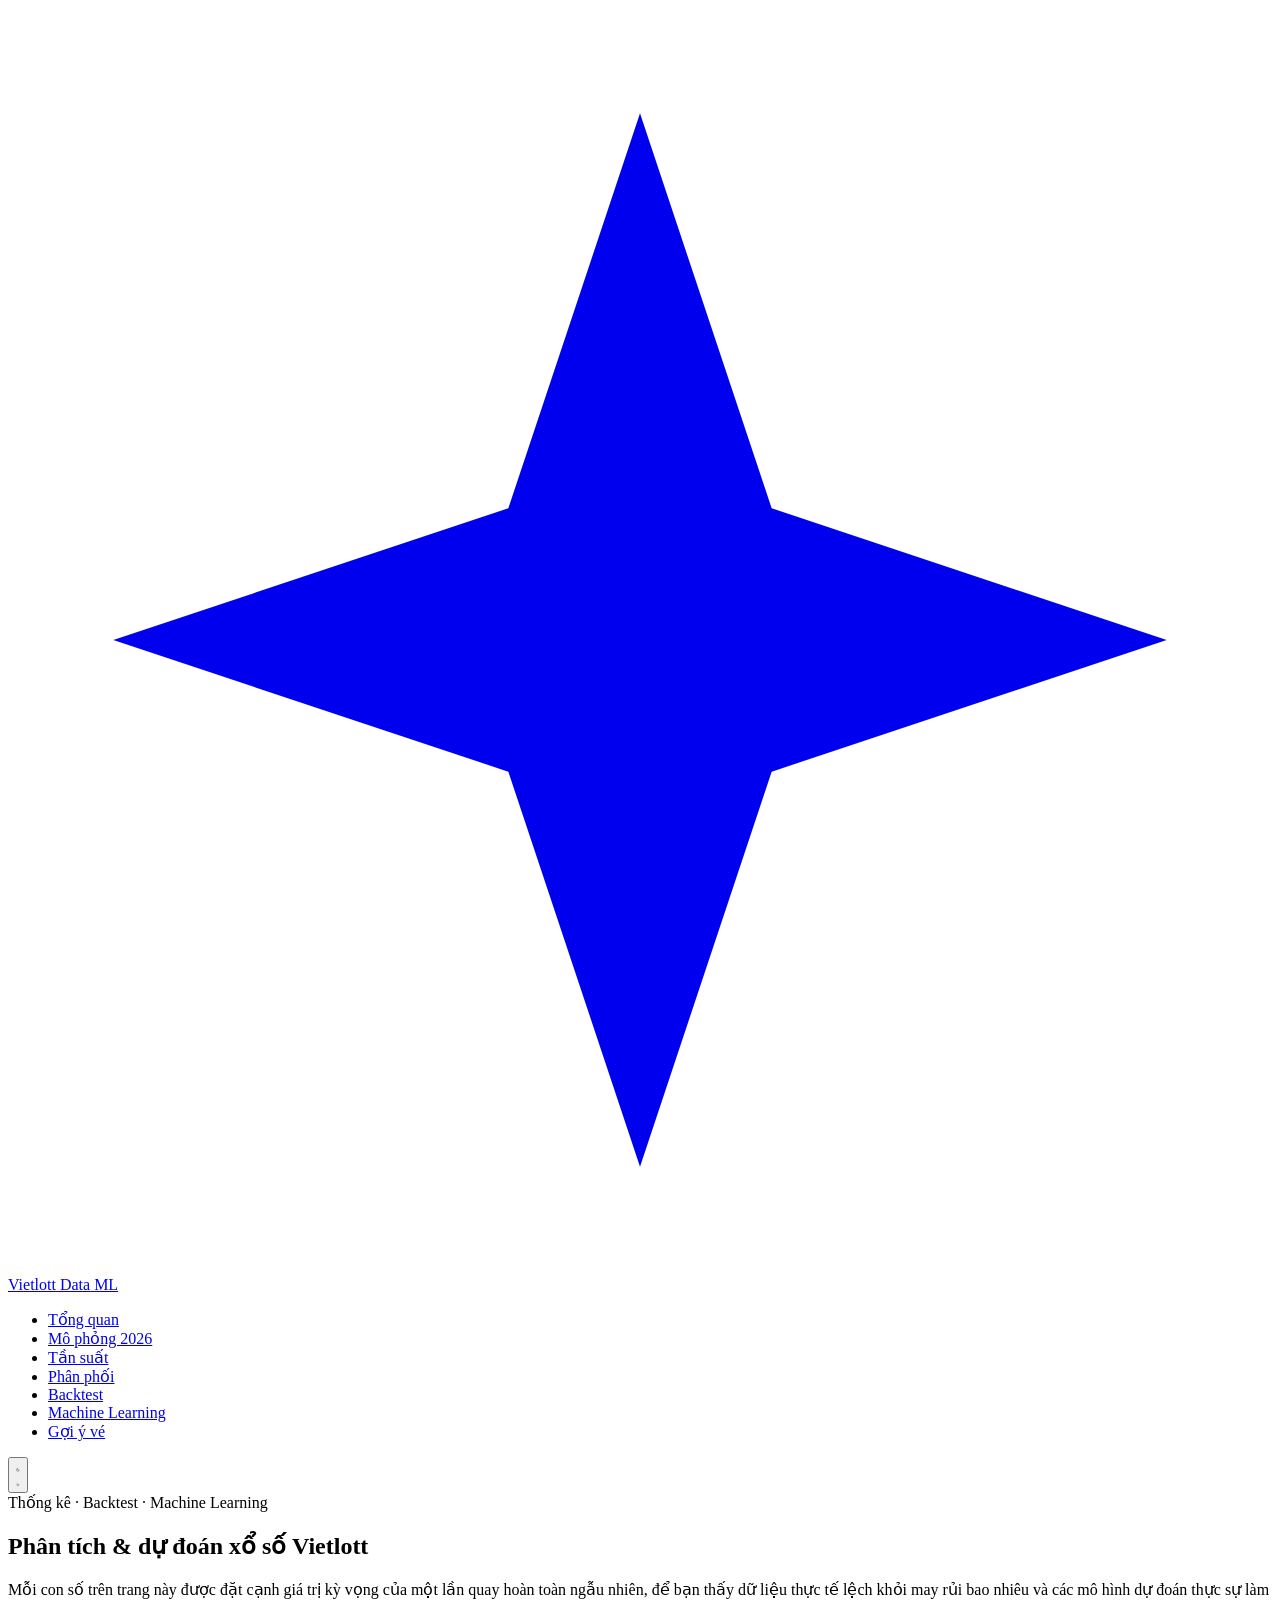
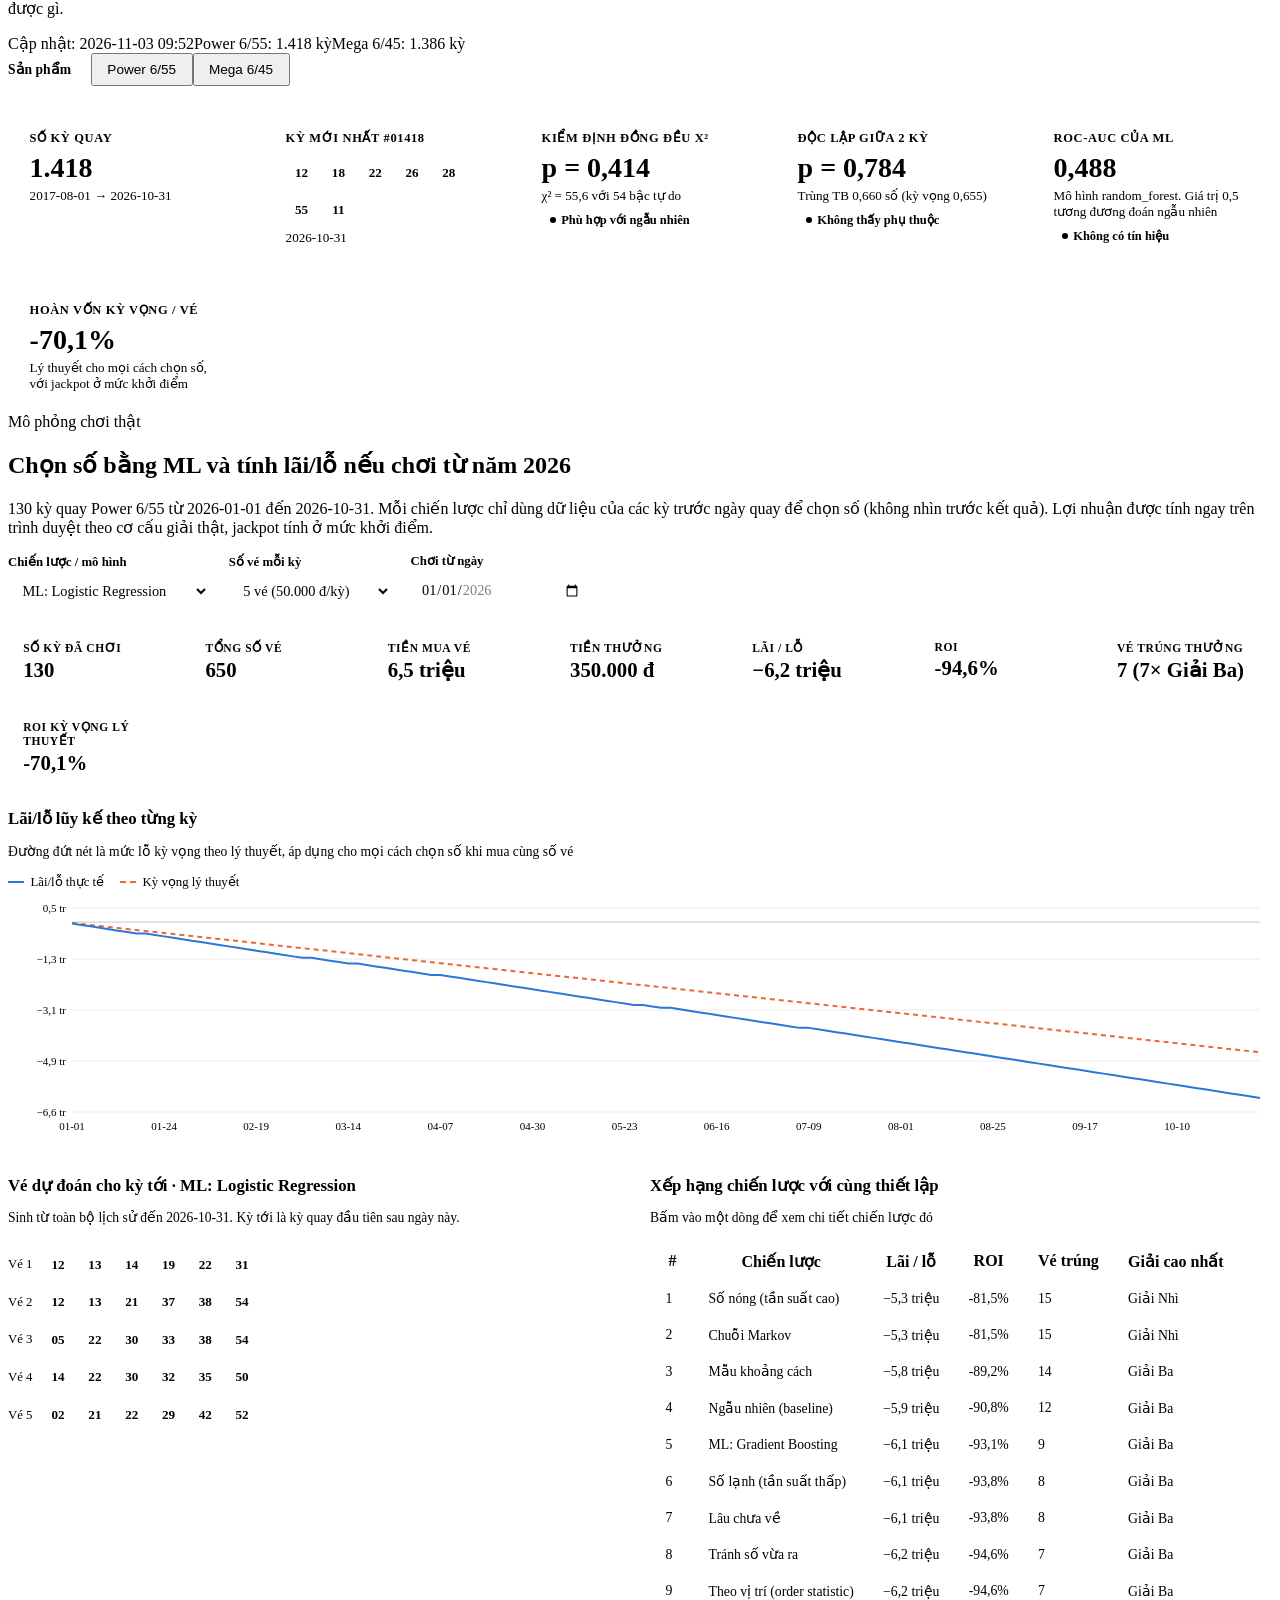
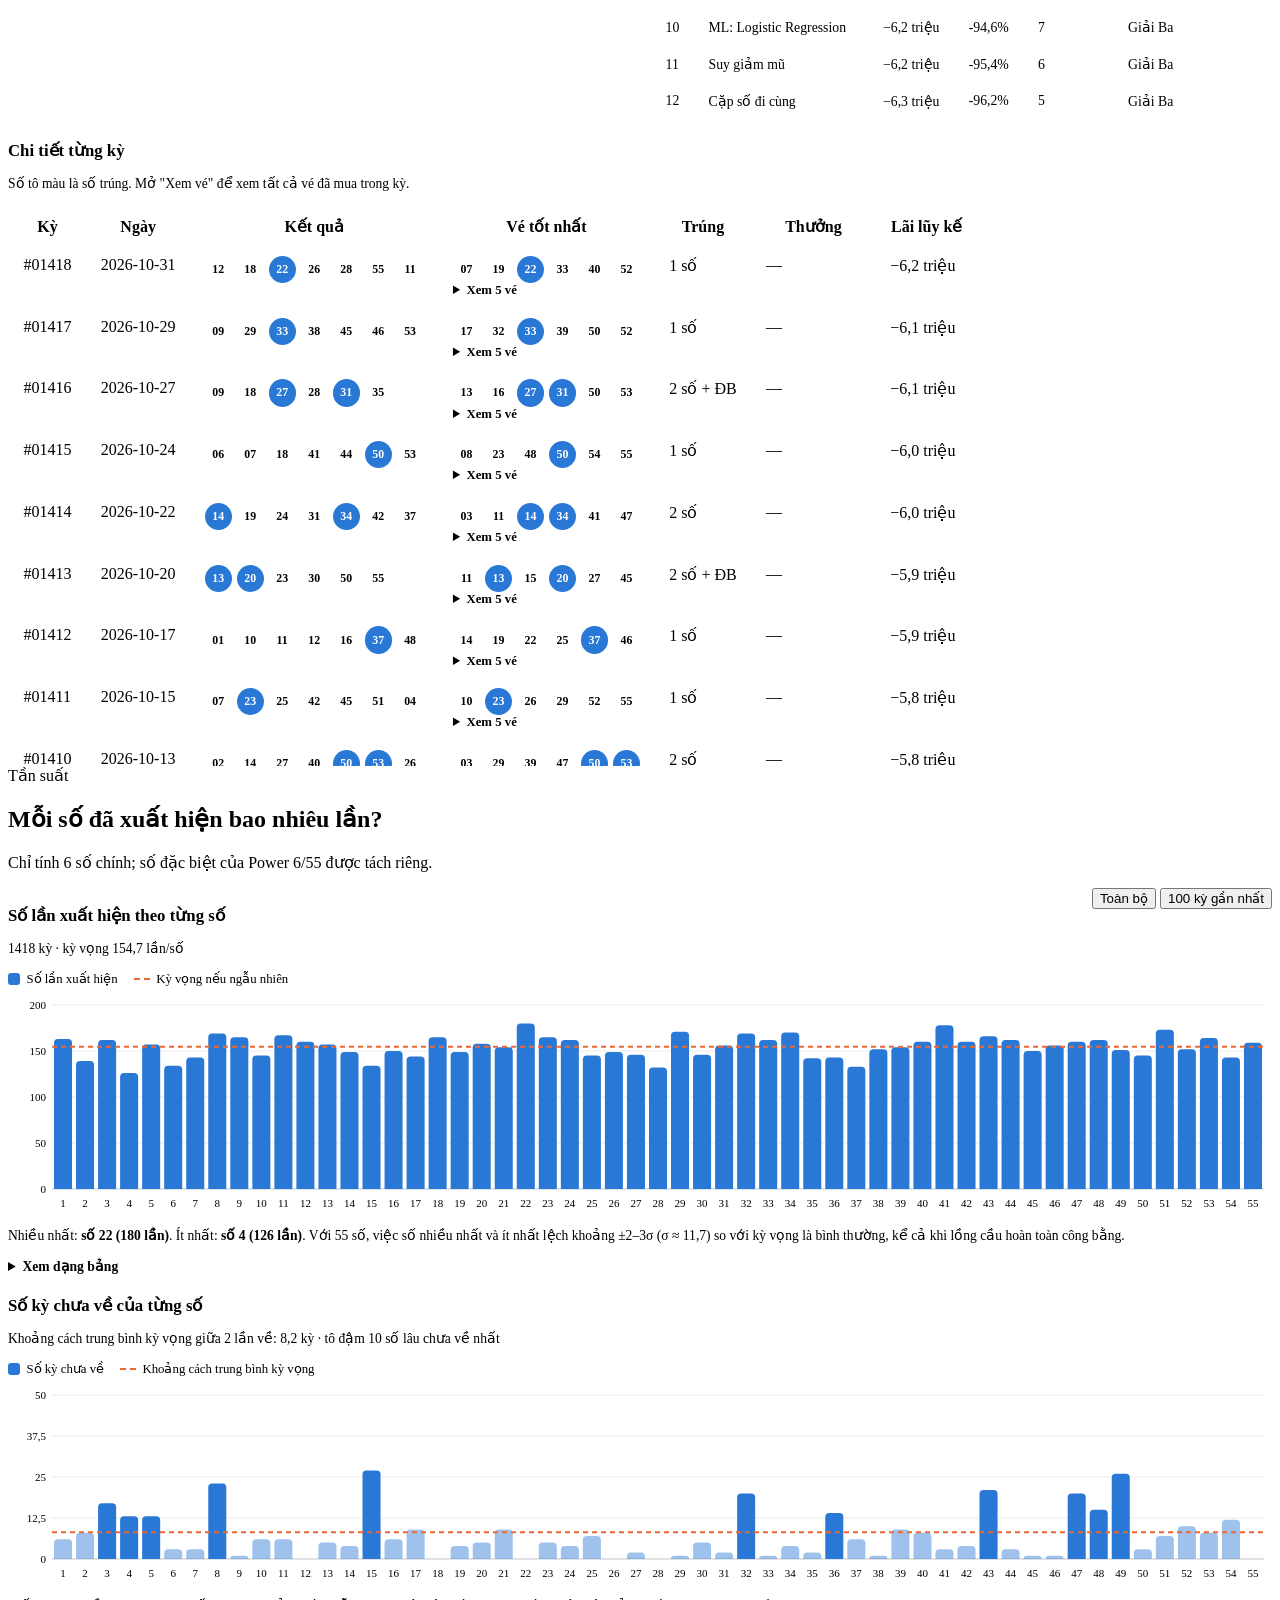
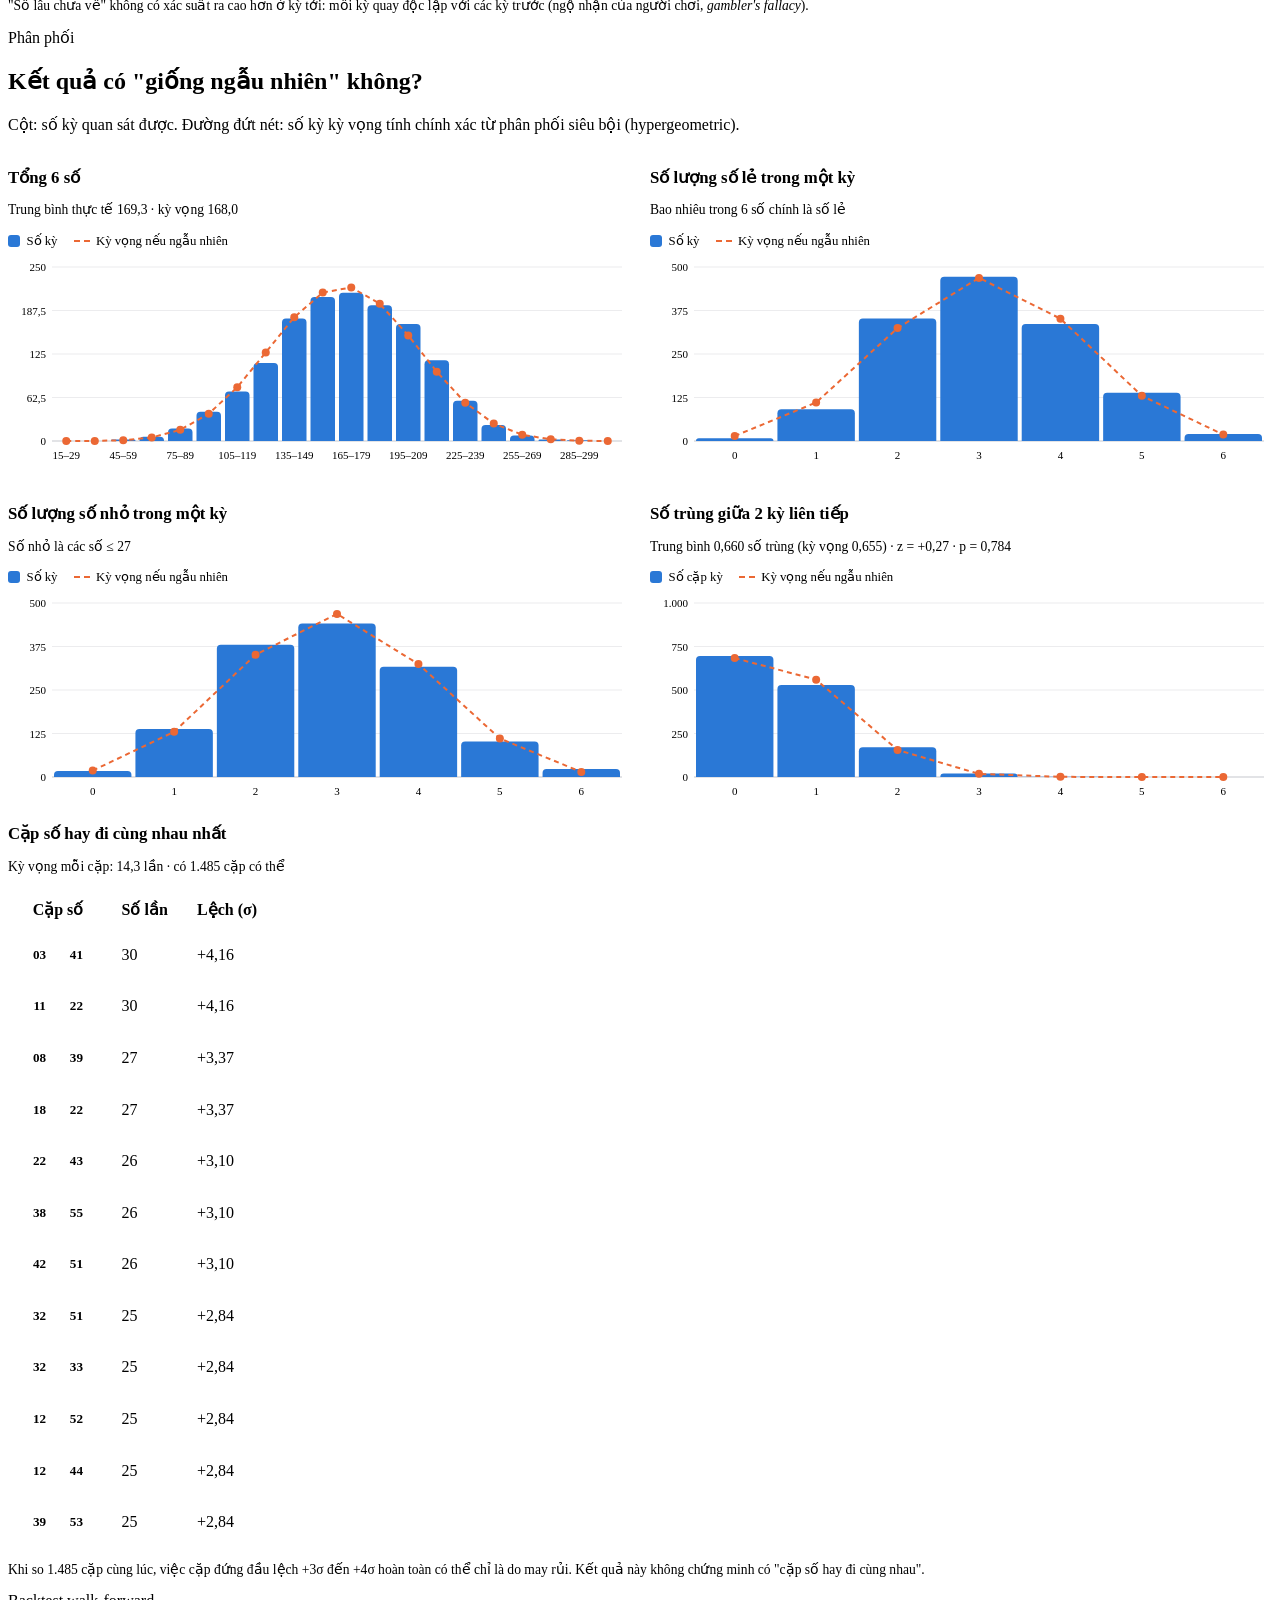
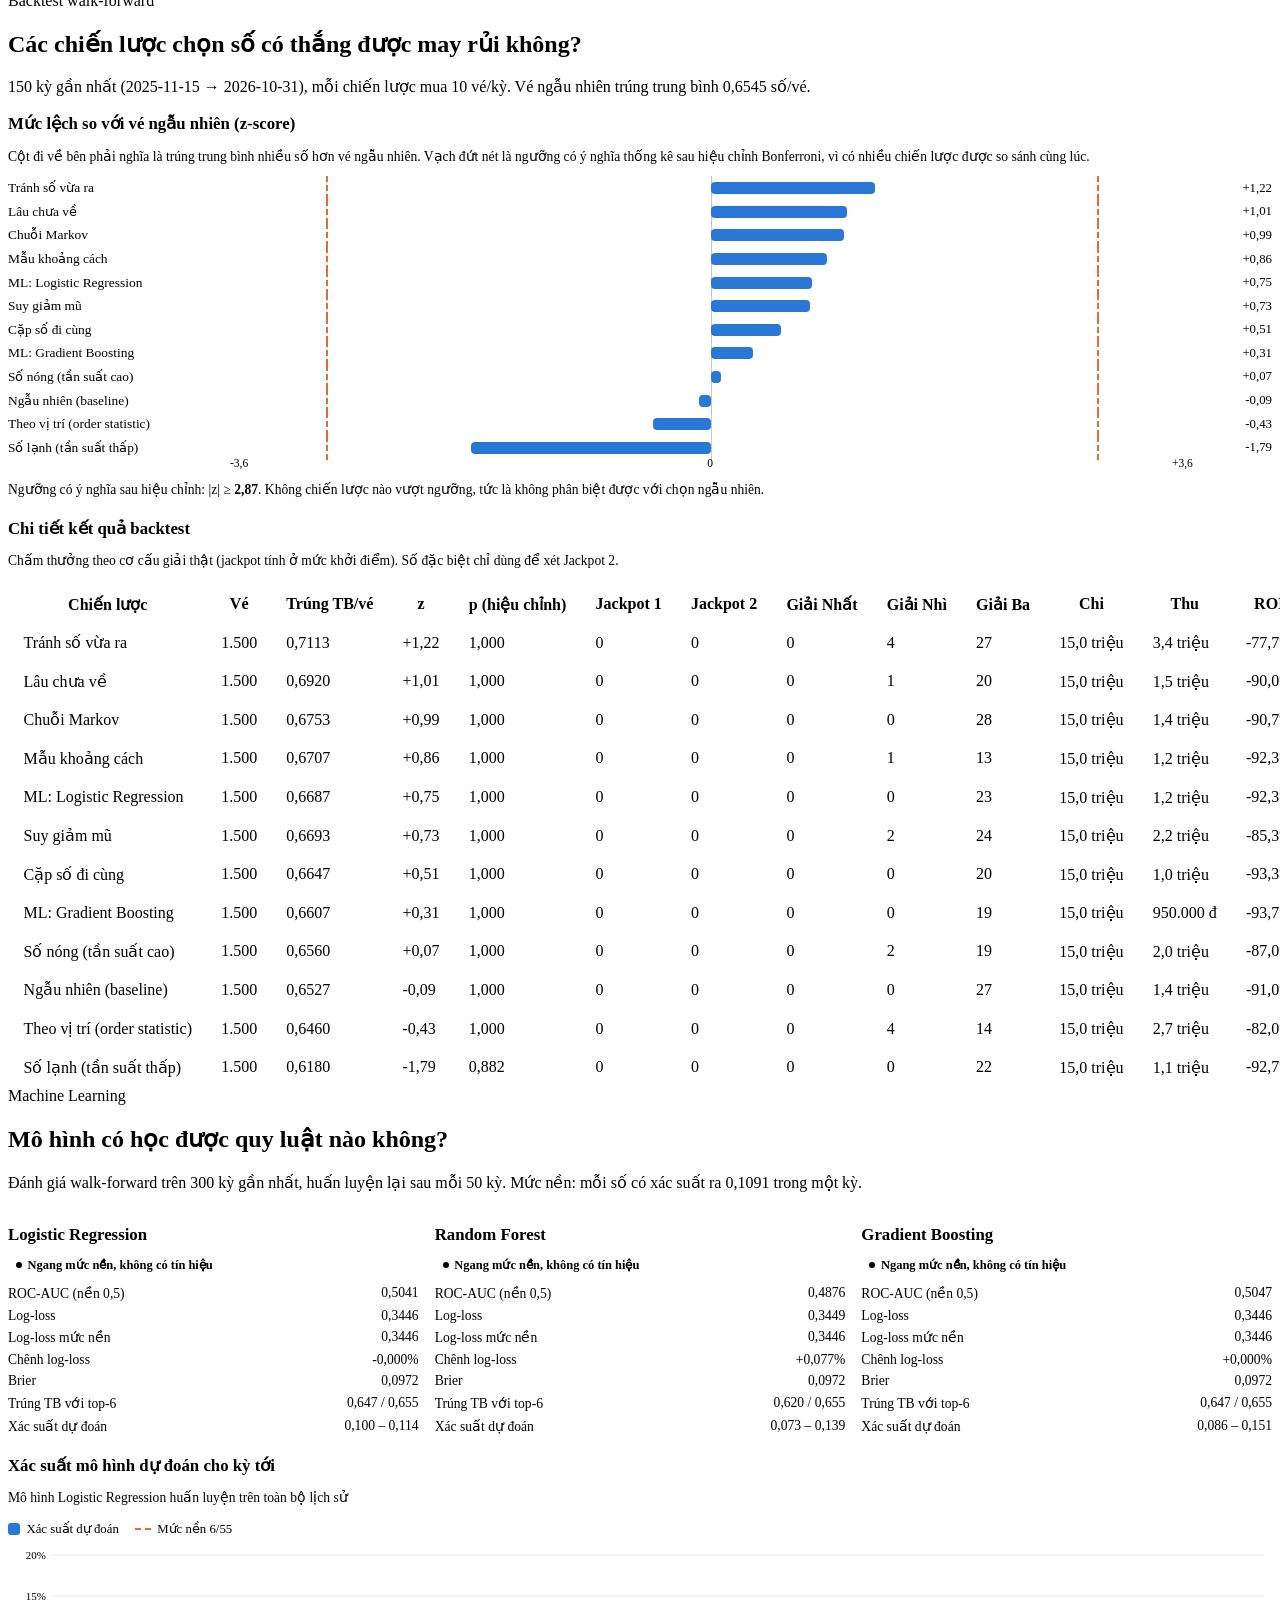
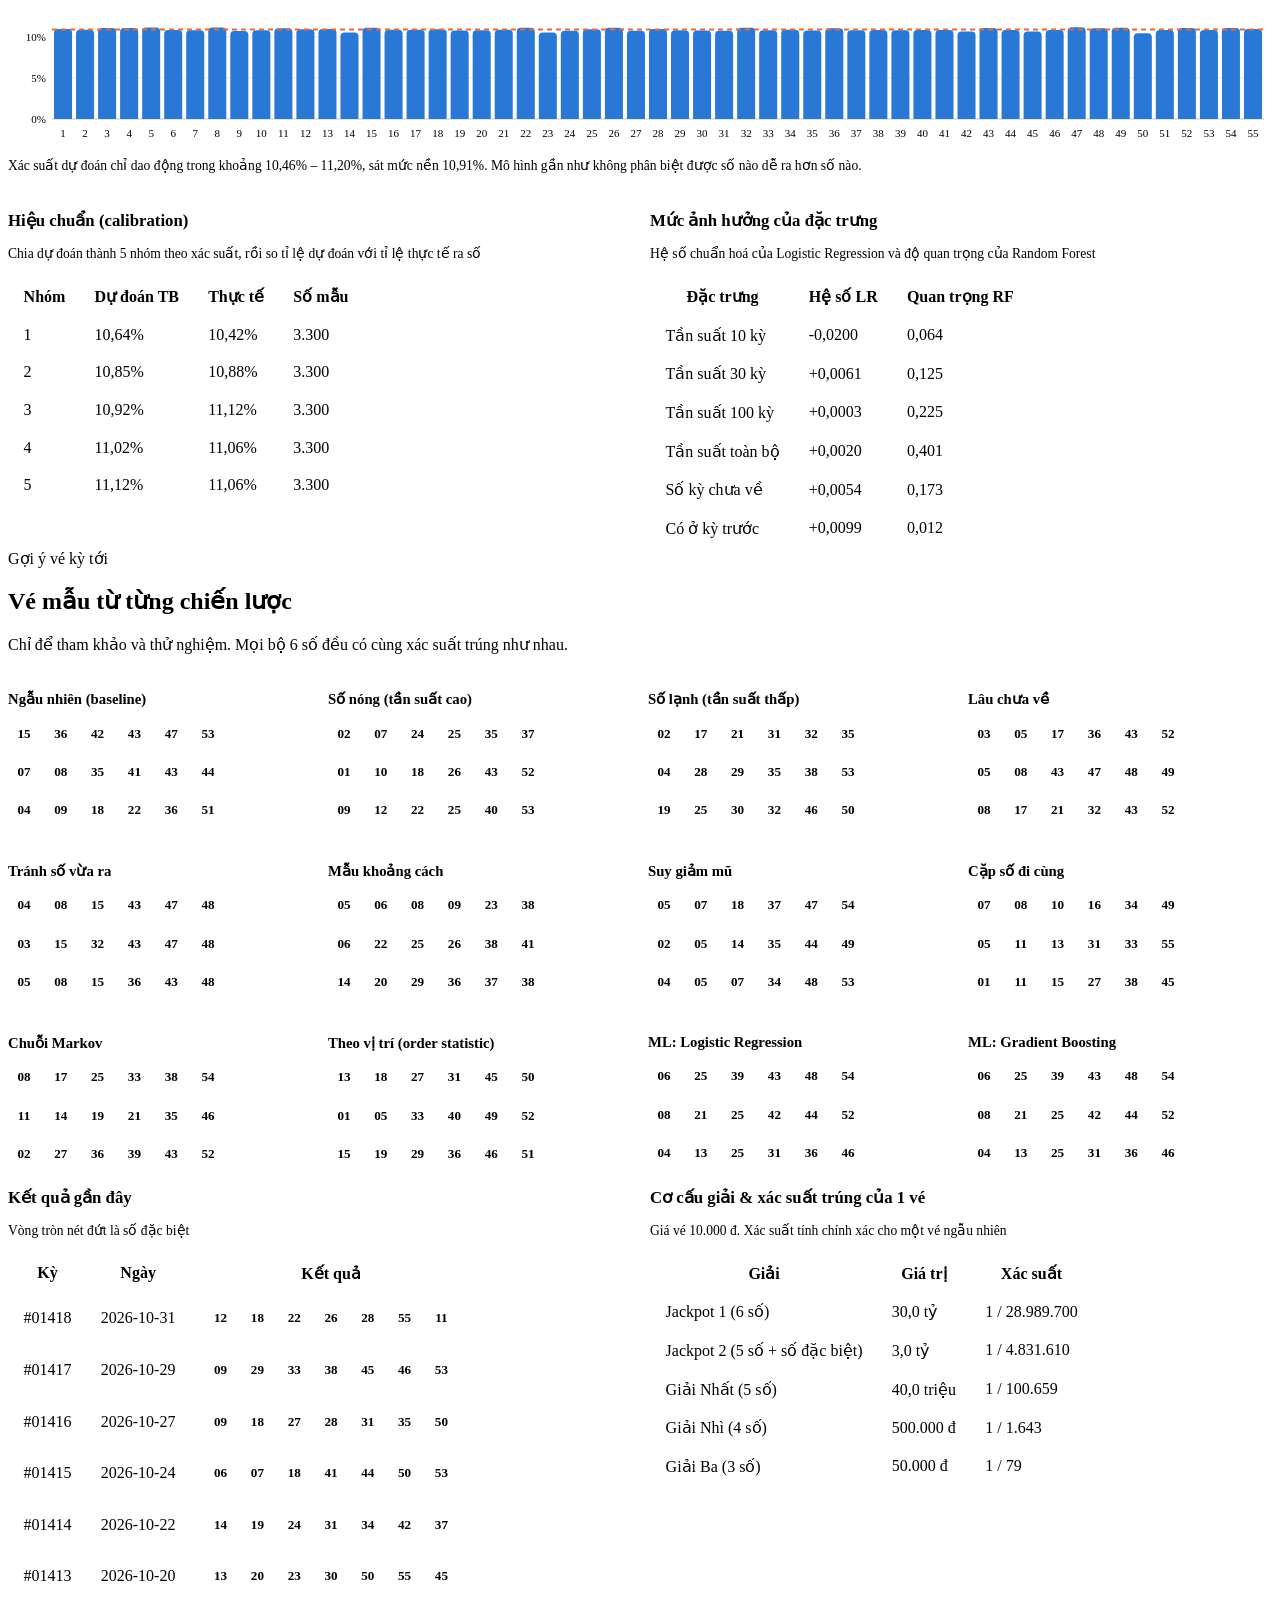
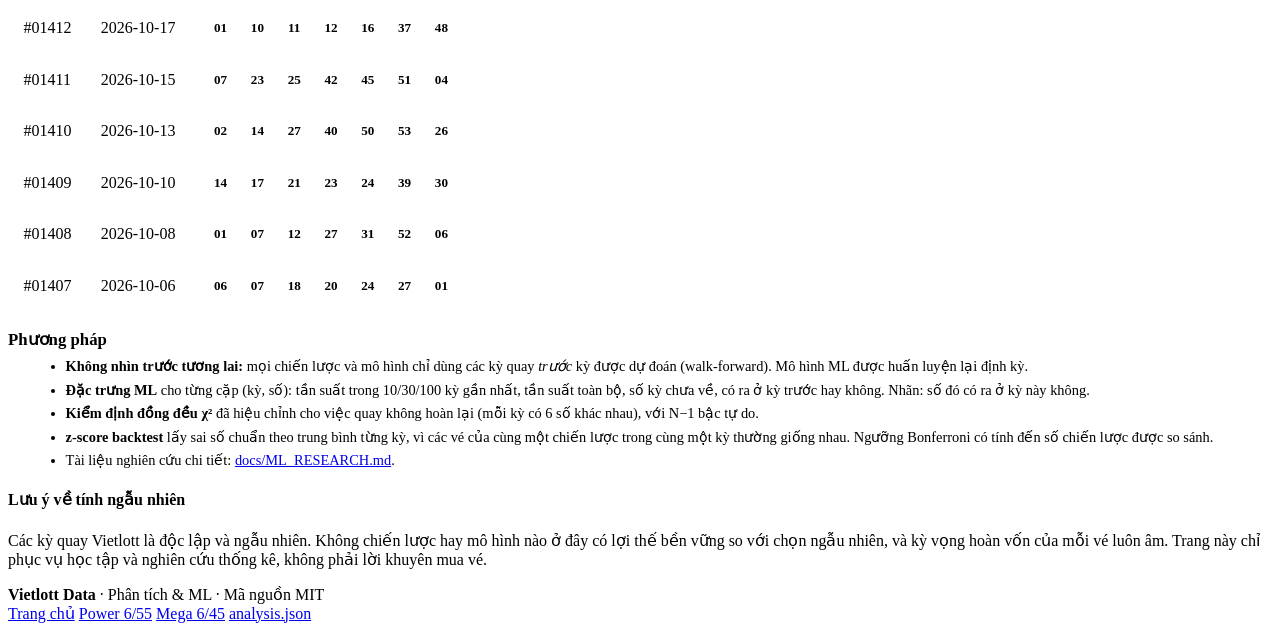
==== docs/analysis/index.html @ 1e673670 "feat(dashboard): interactive 'play since 2026' simulator for ML-picked tickets Pick a strategy or ML" ====
<!doctype html>
<html lang="vi" data-theme="light">
    <head>
        <meta charset="UTF-8" />
        <meta name="viewport" content="width=device-width, initial-scale=1.0" />
        <title>Phân tích &amp; Dự đoán Vietlott</title>
        <meta
            name="description"
            content="Phân tích thống kê Power 6/55 và Mega 6/45: tần suất, kiểm định ngẫu nhiên, backtest các chiến lược chọn số và đánh giá khả năng dự đoán của mô hình machine learning."
        />
        <meta name="author" content="hieptd-ai" />
        <meta name="robots" content="index, follow, max-snippet:-1, max-image-preview:large" />
        <link rel="canonical" href="https://hieptd-ai.github.io/vietlott-predict/analysis/" />
        <meta property="og:type" content="website" />
        <meta property="og:url" content="https://hieptd-ai.github.io/vietlott-predict/analysis/" />
        <meta property="og:title" content="Phân tích &amp; Dự đoán Vietlott: thống kê, backtest và machine learning" />
        <meta
            property="og:description"
            content="Tần suất, kiểm định ngẫu nhiên, backtest 12 chiến lược chọn số và đánh giá mô hình ML cho Power 6/55, Mega 6/45. Dữ liệu cập nhật hằng ngày."
        />
        <meta property="og:image" content="https://hieptd-ai.github.io/vietlott-predict/assets/screenshot.png" />
        <meta property="og:locale" content="vi_VN" />
        <meta name="twitter:card" content="summary_large_image" />
        <meta name="twitter:title" content="Phân tích &amp; Dự đoán Vietlott" />
        <meta
            name="twitter:description"
            content="Thống kê, kiểm định ngẫu nhiên, backtest chiến lược và đánh giá machine learning cho Power 6/55 và Mega 6/45."
        />
        <script type="application/ld+json">
            {
                "@context": "https://schema.org",
                "@type": "WebPage",
                "@id": "https://hieptd-ai.github.io/vietlott-predict/analysis/#webpage",
                "url": "https://hieptd-ai.github.io/vietlott-predict/analysis/",
                "name": "Phân tích & Dự đoán Vietlott",
                "inLanguage": "vi",
                "description": "Phân tích thống kê Power 6/55 và Mega 6/45: tần suất, kiểm định ngẫu nhiên, backtest các chiến lược chọn số và đánh giá mô hình machine learning.",
                "isPartOf": { "@id": "https://hieptd-ai.github.io/vietlott-predict/#website" },
                "about": { "@id": "https://hieptd-ai.github.io/vietlott-predict/#dataset" }
            }
        </script>
        <link rel="preconnect" href="https://fonts.googleapis.com" />
        <link rel="preconnect" href="https://fonts.gstatic.com" crossorigin />
        <link href="https://fonts.googleapis.com/css2?family=Figtree:wght@400;500;600;700;800&family=JetBrains+Mono:wght@400;500;600&display=swap" rel="stylesheet" />
        <link rel="stylesheet" href="../styles.css" />
        <link rel="icon" type="image/svg+xml" href="data:image/svg+xml,<svg xmlns=%22http://www.w3.org/2000/svg%22 viewBox=%220 0 100 100%22><text y=%22.9em%22 font-size=%2290%22>V</text></svg>" />
        <style>
            :root {
                --series-1: #2a78d6;
                --series-2: #eb6834;
                --viz-grid: rgba(15, 23, 42, 0.08);
                --viz-axis: rgba(15, 23, 42, 0.24);
                --viz-hover: rgba(15, 23, 42, 0.05);
            }
            @media (prefers-color-scheme: dark) {
                :root:not([data-theme="light"]) {
                    --series-1: #3987e5;
                    --series-2: #d95926;
                    --viz-grid: rgba(255, 255, 255, 0.07);
                    --viz-axis: rgba(255, 255, 255, 0.2);
                    --viz-hover: rgba(255, 255, 255, 0.05);
                }
            }
            :root[data-theme="dark"] {
                --series-1: #3987e5;
                --series-2: #d95926;
                --viz-grid: rgba(255, 255, 255, 0.07);
                --viz-axis: rgba(255, 255, 255, 0.2);
                --viz-hover: rgba(255, 255, 255, 0.05);
            }
            body {
                background-color: var(--bg-page);
            }

            .controls-row {
                display: flex;
                flex-wrap: wrap;
                align-items: center;
                gap: 0.75rem 1.25rem;
                margin-bottom: 1.5rem;
            }
            .controls-row .controls-label {
                font-size: 0.85rem;
                color: var(--text-muted);
                font-weight: 600;
            }
            .controls-row .segmented-btn {
                padding: 0.45rem 0.9rem;
                font-size: 0.85rem;
            }

            .kpi-grid {
                display: grid;
                grid-template-columns: repeat(auto-fill, minmax(220px, 1fr));
                gap: 1rem;
            }
            .kpi {
                padding: 1.25rem 1.35rem;
            }
            .kpi-label {
                font-size: 0.78rem;
                font-weight: 600;
                color: var(--text-muted);
                text-transform: uppercase;
                letter-spacing: 0.05em;
            }
            .kpi-value {
                font-size: 1.75rem;
                font-weight: 700;
                color: var(--text-primary);
                margin: 0.35rem 0 0.25rem;
                font-variant-numeric: tabular-nums;
            }
            .kpi-note {
                font-size: 0.82rem;
                color: var(--text-secondary);
            }
            .verdict {
                display: inline-flex;
                align-items: center;
                gap: 0.35rem;
                font-size: 0.78rem;
                font-weight: 600;
                padding: 2px 8px;
                border-radius: var(--radius-full);
                border: 1px solid var(--border-default);
                color: var(--text-secondary);
                margin-top: 0.4rem;
            }
            .verdict::before {
                content: "";
                width: 6px;
                height: 6px;
                border-radius: 50%;
                background: currentColor;
            }

            .grid-2 {
                display: grid;
                grid-template-columns: repeat(2, minmax(0, 1fr));
                gap: 1.25rem;
            }
            @media (max-width: 900px) {
                .grid-2 {
                    grid-template-columns: minmax(0, 1fr);
                }
            }
            .card h3 {
                font-size: 1.05rem;
                font-weight: 700;
                color: var(--text-primary);
                margin-bottom: 0.25rem;
            }
            .card .card-sub {
                font-size: 0.85rem;
                color: var(--text-muted);
                margin-bottom: 0.9rem;
            }
            .card-head {
                display: flex;
                flex-wrap: wrap;
                justify-content: space-between;
                align-items: flex-start;
                gap: 0.75rem;
            }

            .chart {
                position: relative;
                width: 100%;
                min-height: 120px;
            }
            .chart svg {
                display: block;
                width: 100%;
                overflow: visible;
            }
            .chart text {
                font-family: var(--font-sans);
                font-size: 11px;
                fill: var(--text-muted);
            }
            .chart .hit:hover + .bar,
            .chart .bar.is-hover {
                filter: brightness(1.15);
            }
            .legend {
                display: flex;
                flex-wrap: wrap;
                gap: 1rem;
                font-size: 0.8rem;
                color: var(--text-secondary);
                margin-bottom: 0.5rem;
            }
            .legend-item {
                display: inline-flex;
                align-items: center;
                gap: 0.4rem;
            }
            .legend-swatch {
                width: 12px;
                height: 12px;
                border-radius: 3px;
                background: var(--series-1);
            }
            .legend-line {
                width: 16px;
                height: 0;
                border-top: 2px dashed var(--series-2);
            }

            .viz-tooltip {
                position: fixed;
                z-index: 50;
                pointer-events: none;
                background: var(--bg-surface-raised);
                border: 1px solid var(--border-default);
                border-radius: var(--radius-sm);
                box-shadow: var(--shadow-md, 0 4px 12px rgba(0, 0, 0, 0.12));
                padding: 0.5rem 0.65rem;
                font-size: 0.8rem;
                color: var(--text-secondary);
                min-width: 140px;
                opacity: 0;
                transition: opacity 80ms ease;
            }
            .viz-tooltip.show {
                opacity: 1;
            }
            .viz-tooltip .tt-title {
                font-weight: 600;
                color: var(--text-muted);
                margin-bottom: 0.25rem;
            }
            .viz-tooltip .tt-row {
                display: flex;
                align-items: center;
                gap: 0.45rem;
                white-space: nowrap;
            }
            .viz-tooltip .tt-row strong {
                color: var(--text-primary);
                font-variant-numeric: tabular-nums;
            }
            .tt-key {
                width: 12px;
                height: 0;
                border-top: 2px solid var(--series-1);
            }
            .tt-key.alt {
                border-top-style: dashed;
                border-top-color: var(--series-2);
            }

            .hrows {
                display: flex;
                flex-direction: column;
                gap: 0.35rem;
            }
            .hrow {
                display: grid;
                grid-template-columns: minmax(120px, 210px) minmax(0, 1fr) 4.2rem;
                align-items: center;
                gap: 0.75rem;
                font-size: 0.84rem;
            }
            .hrow-label {
                color: var(--text-secondary);
                overflow: hidden;
                text-overflow: ellipsis;
                white-space: nowrap;
            }
            .hrow-value {
                text-align: right;
                font-family: var(--font-mono);
                color: var(--text-primary);
                font-size: 0.8rem;
            }
            .htrack {
                position: relative;
                height: 18px;
                border-radius: 4px;
                background: var(--bg-subtle);
            }
            .hbar {
                position: absolute;
                top: 3px;
                bottom: 3px;
                background: var(--series-1);
                border-radius: 4px;
            }
            .hzero,
            .hthresh {
                position: absolute;
                top: -3px;
                bottom: -3px;
                width: 0;
            }
            .hzero {
                border-left: 1px solid var(--viz-axis);
            }
            .hthresh {
                border-left: 2px dashed var(--series-2);
            }
            .haxis {
                display: grid;
                grid-template-columns: minmax(120px, 210px) minmax(0, 1fr) 4.2rem;
                gap: 0.75rem;
                font-size: 0.72rem;
                color: var(--text-muted);
            }
            .haxis-scale {
                display: flex;
                justify-content: space-between;
            }
            @media (max-width: 640px) {
                .hrow,
                .haxis {
                    grid-template-columns: minmax(0, 1fr) 3.6rem;
                }
                .hrow-label {
                    grid-column: 1 / -1;
                }
                .haxis > span:first-child {
                    display: none;
                }
            }

            .balls {
                display: inline-flex;
                flex-wrap: wrap;
                gap: 0.3rem;
            }
            .ball {
                display: inline-flex;
                align-items: center;
                justify-content: center;
                width: 2rem;
                height: 2rem;
                border-radius: 50%;
                font-family: var(--font-mono);
                font-weight: 600;
                font-size: 0.82rem;
                background: var(--color-brand-subtle);
                border: 1px solid var(--color-brand-border);
                color: var(--text-primary);
            }
            .ball.bonus {
                background: transparent;
                border: 2px dashed var(--cat-orange);
            }
            .ticket-grid {
                display: grid;
                grid-template-columns: repeat(auto-fill, minmax(300px, 1fr));
                gap: 1rem;
            }
            .ticket-card h4 {
                font-size: 0.92rem;
                color: var(--text-primary);
                margin-bottom: 0.6rem;
            }
            .ticket-card .balls + .balls {
                margin-top: 0.4rem;
            }
            .ticket-card .ticket-line {
                display: block;
            }

            .ml-grid {
                display: grid;
                grid-template-columns: repeat(auto-fit, minmax(260px, 1fr));
                gap: 1rem;
            }
            .stats-table,
            .stats-table table {
                min-width: 0;
            }
            #btTable {
                min-width: 1180px;
            }
            #btTable td,
            #btTable th {
                white-space: nowrap;
            }
            .metric-list {
                display: grid;
                grid-template-columns: minmax(0, 1fr) auto;
                gap: 0.35rem 1rem;
                font-size: 0.85rem;
                margin: 0.6rem 0 0;
            }
            .metric-list dt {
                color: var(--text-muted);
            }
            .metric-list dd {
                margin: 0;
                text-align: right;
                font-family: var(--font-mono);
                color: var(--text-primary);
            }

            details.table-view {
                margin-top: 0.9rem;
            }
            details.table-view summary {
                cursor: pointer;
                font-size: 0.85rem;
                color: var(--color-brand);
                font-weight: 600;
            }
            details.table-view .stats-table {
                margin-top: 0.75rem;
                max-height: 360px;
                overflow: auto;
            }
            .stats-table table td,
            .stats-table table th {
                padding: 0.55rem 0.85rem;
            }
            .num {
                font-family: var(--font-mono);
                font-variant-numeric: tabular-nums;
            }
            .muted {
                color: var(--text-muted);
            }
            .note {
                font-size: 0.85rem;
                color: var(--text-secondary);
                margin-top: 0.75rem;
            }
            .note strong {
                color: var(--text-primary);
            }
            .loading-state {
                padding: 3rem 0;
                text-align: center;
                color: var(--text-muted);
            }
            .sim-controls {
                display: flex;
                flex-wrap: wrap;
                gap: 0.9rem 1.25rem;
                align-items: flex-end;
                margin-bottom: 1.25rem;
            }
            .field {
                display: flex;
                flex-direction: column;
                gap: 0.3rem;
                font-size: 0.8rem;
                font-weight: 600;
                color: var(--text-muted);
            }
            .field select,
            .field input {
                font: inherit;
                font-size: 0.9rem;
                font-weight: 500;
                color: var(--text-primary);
                background: var(--bg-input);
                border: 1px solid var(--border-default);
                border-radius: var(--radius-sm);
                padding: 0.5rem 0.65rem;
                min-width: 10rem;
            }
            .field input[type="text"] {
                min-width: 15rem;
                font-family: var(--font-mono);
            }
            .field-error {
                color: var(--cat-red);
                font-size: 0.8rem;
                font-weight: 500;
                min-height: 1em;
            }
            .sim-kpis {
                display: grid;
                grid-template-columns: repeat(auto-fill, minmax(170px, 1fr));
                gap: 0.75rem;
                margin-bottom: 1.25rem;
            }
            .sim-kpi {
                background: var(--bg-subtle);
                border: 1px solid var(--border-subtle);
                border-radius: var(--radius-md);
                padding: 0.8rem 0.95rem;
            }
            .sim-kpi .kpi-label {
                font-size: 0.72rem;
            }
            .sim-kpi .kpi-value {
                font-size: 1.3rem;
                margin: 0.2rem 0 0;
            }
            .ball.hit {
                background: var(--series-1);
                border-color: var(--series-1);
                color: #fff;
            }
            .ball.bonus.hit {
                background: var(--cat-orange);
                border: 2px solid var(--cat-orange);
            }
            .ball.sm {
                width: 1.7rem;
                height: 1.7rem;
                font-size: 0.74rem;
            }
            .ticket-list {
                display: grid;
                gap: 0.35rem;
                padding: 0.5rem 0 0.25rem;
            }
            .ticket-row {
                display: flex;
                align-items: center;
                gap: 0.6rem;
                flex-wrap: wrap;
                font-size: 0.8rem;
                color: var(--text-secondary);
            }
            #simTable details summary {
                cursor: pointer;
                color: var(--color-brand);
                font-size: 0.8rem;
                font-weight: 600;
            }
            #simTable {
                min-width: 820px;
            }
            #simTable td {
                vertical-align: top;
            }
            #leaderTable tbody tr {
                cursor: pointer;
            }
            #leaderTable td {
                white-space: nowrap;
                font-family: var(--font-sans);
                font-size: 0.86rem;
                color: var(--text-primary);
            }
            #leaderTable tbody tr.is-selected td {
                background: var(--color-brand-subtle);
            }
            .pos {
                color: var(--cat-green);
            }
            .neg {
                color: var(--cat-red);
            }
            .is-hidden {
                display: none !important;
            }
            .method-list {
                margin: 0.5rem 0 0 1.1rem;
                color: var(--text-secondary);
                font-size: 0.9rem;
                display: grid;
                gap: 0.4rem;
            }
        </style>
    </head>
    <body>
        <div class="ambient-glow" aria-hidden="true"></div>
        <header class="top-nav-wrapper">
            <div class="container">
                <nav class="top-nav" aria-label="Main Navigation">
                    <a href="../" class="brand-link">
                        <div class="brand-icon" aria-hidden="true">
                            <svg viewBox="0 0 24 24" fill="currentColor">
                                <path d="M12 2L14.5 9.5L22 12L14.5 14.5L12 22L9.5 14.5L2 12L9.5 9.5L12 2Z" />
                            </svg>
                        </div>
                        <span>Vietlott Data</span>
                        <span class="brand-version">ML</span>
                    </a>
                    <ul class="nav-menu">
                        <li><a href="#overview" class="nav-link">Tổng quan</a></li>
                        <li><a href="#simulator" class="nav-link">Mô phỏng 2026</a></li>
                        <li><a href="#frequency" class="nav-link">Tần suất</a></li>
                        <li><a href="#distribution" class="nav-link">Phân phối</a></li>
                        <li><a href="#backtest" class="nav-link">Backtest</a></li>
                        <li><a href="#ml" class="nav-link">Machine Learning</a></li>
                        <li><a href="#tickets" class="nav-link">Gợi ý vé</a></li>
                    </ul>
                    <div class="nav-actions">
                        <button class="icon-btn theme-toggle-btn" id="themeToggleBtn" aria-label="Chuyển chế độ sáng / tối">
                            <svg class="theme-icon-moon" xmlns="http://www.w3.org/2000/svg" viewBox="0 0 24 24" fill="none" stroke="currentColor" stroke-width="2"><path d="M12 3a6 6 0 0 0 9 9 9 9 0 1 1-9-9Z"></path></svg>
                            <svg class="theme-icon-sun" xmlns="http://www.w3.org/2000/svg" viewBox="0 0 24 24" fill="none" stroke="currentColor" stroke-width="2"><circle cx="12" cy="12" r="4"></circle><path d="M12 2v2M12 20v2M4.93 4.93l1.41 1.41M17.66 17.66l1.41 1.41M2 12h2M20 12h2M6.34 17.66l-1.41 1.41M19.07 4.93l-1.41 1.41"></path></svg>
                        </button>
                    </div>
                </nav>
            </div>
        </header>

        <main class="container">
            <section class="hero-section" id="overview">
                <div class="hero-pill">
                    <span class="status-dot"></span>
                    <span>Thống kê · Backtest · Machine Learning</span>
                </div>
                <h1 class="hero-title">Phân tích &amp; dự đoán xổ số Vietlott</h1>
                <p class="hero-subtitle">
                    Mỗi con số trên trang này được đặt cạnh giá trị kỳ vọng của một lần quay hoàn toàn ngẫu nhiên, để bạn thấy dữ liệu thực tế lệch khỏi may rủi bao nhiêu và các mô hình dự đoán thực sự làm được gì.
                </p>
                <div class="badges" id="heroBadges"></div>
            </section>

            <div class="controls-row" role="group" aria-label="Chọn sản phẩm">
                <span class="controls-label">Sản phẩm</span>
                <div class="segmented-control" id="productSwitch"></div>
            </div>

            <div id="loading" class="loading-state">Đang tải dữ liệu phân tích…</div>

            <div id="content" class="is-hidden">
                <section class="section">
                    <div class="kpi-grid" id="kpis"></div>
                </section>

                <section class="section" id="simulator">
                    <div class="section-header">
                        <span class="section-eyebrow">Mô phỏng chơi thật</span>
                        <h2 class="section-title">Chọn số bằng ML và tính lãi/lỗ nếu chơi từ năm 2026</h2>
                        <p class="section-description" id="simDesc"></p>
                    </div>
                    <div class="card">
                        <div class="sim-controls">
                            <label class="field">Chiến lược / mô hình
                                <select id="simStrategy"></select>
                            </label>
                            <label class="field" id="simTicketsField">Số vé mỗi kỳ
                                <select id="simTickets"></select>
                            </label>
                            <label class="field">Chơi từ ngày
                                <input type="date" id="simFrom" />
                            </label>
                            <label class="field is-hidden" id="simCustomField">Bộ số tự chọn
                                <input type="text" id="simCustom" inputmode="numeric" placeholder="vd: 5 12 23 34 41 50" />
                                <span class="field-error" id="simCustomError"></span>
                            </label>
                        </div>
                        <div class="sim-kpis" id="simKpis"></div>
                        <h3>Lãi/lỗ lũy kế theo từng kỳ</h3>
                        <p class="card-sub">Đường đứt nét là mức lỗ kỳ vọng theo lý thuyết, áp dụng cho mọi cách chọn số khi mua cùng số vé</p>
                        <div class="chart" id="simChart"></div>
                    </div>
                    <div class="grid-2" style="margin-top: 1.25rem">
                        <div class="card">
                            <h3 id="simNextTitle">Vé dự đoán cho kỳ tới</h3>
                            <p class="card-sub" id="simNextSub"></p>
                            <div class="ticket-list" id="simNext"></div>
                        </div>
                        <div class="card">
                            <h3>Xếp hạng chiến lược với cùng thiết lập</h3>
                            <p class="card-sub">Bấm vào một dòng để xem chi tiết chiến lược đó</p>
                            <div class="stats-table"><table id="leaderTable"></table></div>
                        </div>
                    </div>
                    <div class="card" style="margin-top: 1.25rem">
                        <h3>Chi tiết từng kỳ</h3>
                        <p class="card-sub">Số tô màu là số trúng. Mở "Xem vé" để xem tất cả vé đã mua trong kỳ.</p>
                        <div class="stats-table" style="max-height: 560px; overflow: auto"><table id="simTable"></table></div>
                    </div>
                </section>

                <section class="section" id="frequency">
                    <div class="section-header">
                        <span class="section-eyebrow">Tần suất</span>
                        <h2 class="section-title">Mỗi số đã xuất hiện bao nhiêu lần?</h2>
                        <p class="section-description">Chỉ tính 6 số chính; số đặc biệt của Power 6/55 được tách riêng.</p>
                    </div>
                    <div class="card">
                        <div class="card-head">
                            <div>
                                <h3 id="freqTitle">Số lần xuất hiện theo từng số</h3>
                                <p class="card-sub" id="freqSub"></p>
                            </div>
                            <div class="segmented-control" id="freqSwitch" role="group" aria-label="Khoảng thời gian">
                                <button class="segmented-btn active" data-window="all">Toàn bộ</button>
                                <button class="segmented-btn" data-window="recent">100 kỳ gần nhất</button>
                            </div>
                        </div>
                        <div class="chart" id="freqChart"></div>
                        <p class="note" id="freqNote"></p>
                        <details class="table-view">
                            <summary>Xem dạng bảng</summary>
                            <div class="stats-table"><table id="freqTable"></table></div>
                        </details>
                    </div>
                    <div class="card" style="margin-top: 1.25rem">
                        <h3>Số kỳ chưa về của từng số</h3>
                        <p class="card-sub" id="gapSub"></p>
                        <div class="chart" id="gapChart"></div>
                        <p class="note">
                            "Số lâu chưa về" không có xác suất ra cao hơn ở kỳ tới: mỗi kỳ quay độc lập với các kỳ trước (ngộ nhận của người chơi, <em>gambler's fallacy</em>).
                        </p>
                    </div>
                </section>

                <section class="section" id="distribution">
                    <div class="section-header">
                        <span class="section-eyebrow">Phân phối</span>
                        <h2 class="section-title">Kết quả có "giống ngẫu nhiên" không?</h2>
                        <p class="section-description">Cột: số kỳ quan sát được. Đường đứt nét: số kỳ kỳ vọng tính chính xác từ phân phối siêu bội (hypergeometric).</p>
                    </div>
                    <div class="grid-2">
                        <div class="card">
                            <h3>Tổng 6 số</h3>
                            <p class="card-sub" id="sumSub"></p>
                            <div class="chart" id="sumChart"></div>
                        </div>
                        <div class="card">
                            <h3>Số lượng số lẻ trong một kỳ</h3>
                            <p class="card-sub">Bao nhiêu trong 6 số chính là số lẻ</p>
                            <div class="chart" id="oddChart"></div>
                        </div>
                        <div class="card">
                            <h3>Số lượng số nhỏ trong một kỳ</h3>
                            <p class="card-sub" id="lowSub"></p>
                            <div class="chart" id="lowChart"></div>
                        </div>
                        <div class="card">
                            <h3>Số trùng giữa 2 kỳ liên tiếp</h3>
                            <p class="card-sub" id="overlapSub"></p>
                            <div class="chart" id="overlapChart"></div>
                        </div>
                    </div>
                    <div class="card" style="margin-top: 1.25rem">
                        <h3>Cặp số hay đi cùng nhau nhất</h3>
                        <p class="card-sub" id="pairSub"></p>
                        <div class="stats-table"><table id="pairTable"></table></div>
                        <p class="note" id="pairNote"></p>
                    </div>
                </section>

                <section class="section" id="backtest">
                    <div class="section-header">
                        <span class="section-eyebrow">Backtest walk-forward</span>
                        <h2 class="section-title">Các chiến lược chọn số có thắng được may rủi không?</h2>
                        <p class="section-description" id="btDesc"></p>
                    </div>
                    <div class="card">
                        <h3>Mức lệch so với vé ngẫu nhiên (z-score)</h3>
                        <p class="card-sub">
                            Cột đi về bên phải nghĩa là trúng trung bình nhiều số hơn vé ngẫu nhiên. Vạch đứt nét là ngưỡng có ý nghĩa thống kê sau hiệu chỉnh Bonferroni, vì có nhiều chiến lược được so sánh cùng lúc.
                        </p>
                        <div class="chart" id="zChart"></div>
                        <p class="note" id="zNote"></p>
                    </div>
                    <div class="card" style="margin-top: 1.25rem">
                        <h3>Chi tiết kết quả backtest</h3>
                        <p class="card-sub">Chấm thưởng theo cơ cấu giải thật (jackpot tính ở mức khởi điểm). Số đặc biệt chỉ dùng để xét Jackpot 2.</p>
                        <div class="stats-table"><table id="btTable"></table></div>
                    </div>
                </section>

                <section class="section" id="ml">
                    <div class="section-header">
                        <span class="section-eyebrow">Machine Learning</span>
                        <h2 class="section-title">Mô hình có học được quy luật nào không?</h2>
                        <p class="section-description" id="mlDesc"></p>
                    </div>
                    <div class="ml-grid" id="mlCards"></div>
                    <div class="card" style="margin-top: 1.25rem">
                        <h3>Xác suất mô hình dự đoán cho kỳ tới</h3>
                        <p class="card-sub" id="probSub"></p>
                        <div class="chart" id="probChart"></div>
                        <p class="note" id="probNote"></p>
                    </div>
                    <div class="grid-2" style="margin-top: 1.25rem">
                        <div class="card">
                            <h3>Hiệu chuẩn (calibration)</h3>
                            <p class="card-sub">Chia dự đoán thành 5 nhóm theo xác suất, rồi so tỉ lệ dự đoán với tỉ lệ thực tế ra số</p>
                            <div class="stats-table"><table id="calTable"></table></div>
                        </div>
                        <div class="card">
                            <h3>Mức ảnh hưởng của đặc trưng</h3>
                            <p class="card-sub" id="impSub"></p>
                            <div class="stats-table"><table id="impTable"></table></div>
                        </div>
                    </div>
                </section>

                <section class="section" id="tickets">
                    <div class="section-header">
                        <span class="section-eyebrow">Gợi ý vé kỳ tới</span>
                        <h2 class="section-title">Vé mẫu từ từng chiến lược</h2>
                        <p class="section-description">Chỉ để tham khảo và thử nghiệm. Mọi bộ 6 số đều có cùng xác suất trúng như nhau.</p>
                    </div>
                    <div class="ticket-grid" id="ticketGrid"></div>
                </section>

                <section class="section">
                    <div class="grid-2">
                        <div class="card">
                            <h3>Kết quả gần đây</h3>
                            <p class="card-sub" id="recentSub"></p>
                            <div class="stats-table"><table id="recentTable"></table></div>
                        </div>
                        <div class="card">
                            <h3>Cơ cấu giải &amp; xác suất trúng của 1 vé</h3>
                            <p class="card-sub" id="tierSub"></p>
                            <div class="stats-table"><table id="tierTable"></table></div>
                        </div>
                    </div>
                </section>

                <section class="section">
                    <div class="card">
                        <h3>Phương pháp</h3>
                        <ul class="method-list">
                            <li><strong>Không nhìn trước tương lai:</strong> mọi chiến lược và mô hình chỉ dùng các kỳ quay <em>trước</em> kỳ được dự đoán (walk-forward). Mô hình ML được huấn luyện lại định kỳ.</li>
                            <li><strong>Đặc trưng ML</strong> cho từng cặp (kỳ, số): tần suất trong 10/30/100 kỳ gần nhất, tần suất toàn bộ, số kỳ chưa về, có ra ở kỳ trước hay không. Nhãn: số đó có ra ở kỳ này không.</li>
                            <li><strong>Kiểm định đồng đều χ²</strong> đã hiệu chỉnh cho việc quay không hoàn lại (mỗi kỳ có 6 số khác nhau), với N−1 bậc tự do.</li>
                            <li><strong>z-score backtest</strong> lấy sai số chuẩn theo trung bình từng kỳ, vì các vé của cùng một chiến lược trong cùng một kỳ thường giống nhau. Ngưỡng Bonferroni có tính đến số chiến lược được so sánh.</li>
                            <li>Tài liệu nghiên cứu chi tiết: <a href="https://github.com/hieptd-ai/vietlott-predict/blob/main/docs/ML_RESEARCH.md" target="_blank" rel="noreferrer">docs/ML_RESEARCH.md</a>.</li>
                        </ul>
                    </div>
                    <div class="disclaimer">
                        <div>
                            <h4>Lưu ý về tính ngẫu nhiên</h4>
                            <p>Các kỳ quay Vietlott là độc lập và ngẫu nhiên. Không chiến lược hay mô hình nào ở đây có lợi thế bền vững so với chọn ngẫu nhiên, và kỳ vọng hoàn vốn của mỗi vé luôn âm. Trang này chỉ phục vụ học tập và nghiên cứu thống kê, không phải lời khuyên mua vé.</p>
                        </div>
                    </div>
                </section>
            </div>
        </main>

        <footer class="footer">
            <div class="container footer-content">
                <div><strong>Vietlott Data</strong> · Phân tích &amp; ML · Mã nguồn MIT</div>
                <div class="footer-links">
                    <a href="../">Trang chủ</a>
                    <a href="../power-6-55/">Power 6/55</a>
                    <a href="../mega-6-45/">Mega 6/45</a>
                    <a href="analysis.json">analysis.json</a>
                </div>
            </div>
        </footer>

        <div class="viz-tooltip" id="tooltip" role="tooltip"></div>

        <script>
            (function () {
                function getPreferredTheme() {
                    try {
                        const stored = localStorage.getItem("vietlott-theme");
                        if (stored) return stored;
                    } catch (e) {}
                    return window.matchMedia && window.matchMedia("(prefers-color-scheme: dark)").matches ? "dark" : "light";
                }
                function setTheme(theme) {
                    document.documentElement.setAttribute("data-theme", theme);
                    try {
                        localStorage.setItem("vietlott-theme", theme);
                    } catch (e) {}
                }
                setTheme(getPreferredTheme());
                document.getElementById("themeToggleBtn").addEventListener("click", function () {
                    const current = document.documentElement.getAttribute("data-theme") || "light";
                    setTheme(current === "dark" ? "light" : "dark");
                });
            })();
        </script>
        <script src="analysis-data.js"></script>
        <script>
            (function () {
                "use strict";
                const SVG_NS = "http://www.w3.org/2000/svg";
                const nf = new Intl.NumberFormat("vi-VN");
                const nf1 = new Intl.NumberFormat("vi-VN", { maximumFractionDigits: 1, minimumFractionDigits: 1 });
                const nf2 = new Intl.NumberFormat("vi-VN", { maximumFractionDigits: 2, minimumFractionDigits: 2 });
                const nf3 = new Intl.NumberFormat("vi-VN", { maximumFractionDigits: 3, minimumFractionDigits: 3 });
                const nf4 = new Intl.NumberFormat("vi-VN", { maximumFractionDigits: 4, minimumFractionDigits: 4 });
                const tooltip = document.getElementById("tooltip");
                const state = { data: null, product: null, freqWindow: "all" };
                const renderers = [];

                // ---------------------------------------------------------------- helpers
                function el(tag, attrs, children) {
                    const node = document.createElement(tag);
                    if (attrs) {
                        for (const [k, v] of Object.entries(attrs)) {
                            if (k === "text") node.textContent = v;
                            else if (k === "class") node.className = v;
                            else node.setAttribute(k, v);
                        }
                    }
                    (children || []).forEach(function (c) {
                        node.appendChild(typeof c === "string" ? document.createTextNode(c) : c);
                    });
                    return node;
                }
                function svg(tag, attrs) {
                    const node = document.createElementNS(SVG_NS, tag);
                    for (const [k, v] of Object.entries(attrs || {})) node.setAttribute(k, v);
                    return node;
                }
                function setText(id, text) {
                    document.getElementById(id).textContent = text;
                }
                function money(v) {
                    if (Math.abs(v) >= 1e9) return nf1.format(v / 1e9) + " tỷ";
                    if (Math.abs(v) >= 1e6) return nf1.format(v / 1e6) + " triệu";
                    return nf.format(v) + " đ";
                }
                function pval(p) {
                    if (p === null || p === undefined) return "—";
                    if (p < 0.001) return "< 0,001";
                    return nf3.format(p);
                }
                function signed(v, f) {
                    return (v > 0 ? "+" : "") + (f || nf2).format(v);
                }
                function balls(main, bonus) {
                    const wrap = el("span", { class: "balls" });
                    main.forEach(function (n) {
                        wrap.appendChild(el("span", { class: "ball", text: String(n).padStart(2, "0") }));
                    });
                    if (bonus !== null && bonus !== undefined) {
                        wrap.appendChild(el("span", { class: "ball bonus", text: String(bonus).padStart(2, "0"), title: "Số đặc biệt" }));
                    }
                    return wrap;
                }
                function fillTable(id, headers, rows) {
                    const table = document.getElementById(id);
                    table.replaceChildren();
                    const thead = el("thead");
                    const tr = el("tr");
                    headers.forEach(function (h) {
                        tr.appendChild(el("th", { text: h }));
                    });
                    thead.appendChild(tr);
                    const tbody = el("tbody");
                    rows.forEach(function (r) {
                        const row = el("tr");
                        r.forEach(function (cell) {
                            const td = el("td");
                            if (cell instanceof Node) td.appendChild(cell);
                            else td.textContent = cell;
                            row.appendChild(td);
                        });
                        tbody.appendChild(row);
                    });
                    table.append(thead, tbody);
                }
                function verdict(text) {
                    return el("span", { class: "verdict", text: text });
                }

                // ---------------------------------------------------------------- tooltip
                function showTip(evt, title, rows) {
                    tooltip.replaceChildren(el("div", { class: "tt-title", text: title }));
                    rows.forEach(function (r) {
                        tooltip.appendChild(el("div", { class: "tt-row" }, [el("span", { class: "tt-key" + (r.alt ? " alt" : "") }), el("strong", { text: r.value }), el("span", { text: r.label })]));
                    });
                    tooltip.classList.add("show");
                    moveTip(evt);
                }
                function moveTip(evt) {
                    const pad = 14;
                    const rect = tooltip.getBoundingClientRect();
                    let x = evt.clientX + pad;
                    let y = evt.clientY + pad;
                    if (x + rect.width > window.innerWidth - 8) x = evt.clientX - rect.width - pad;
                    if (y + rect.height > window.innerHeight - 8) y = evt.clientY - rect.height - pad;
                    tooltip.style.left = Math.max(8, x) + "px";
                    tooltip.style.top = Math.max(8, y) + "px";
                }
                function hideTip() {
                    tooltip.classList.remove("show");
                }

                // ---------------------------------------------------------------- charts
                function niceMax(v) {
                    if (v <= 0) return 1;
                    const exp = Math.pow(10, Math.floor(Math.log10(v)));
                    const f = v / exp;
                    const nice = f <= 1 ? 1 : f <= 2 ? 2 : f <= 2.5 ? 2.5 : f <= 5 ? 5 : 10;
                    return nice * exp;
                }

                // Vertical bars (observed) with an optional expected series (dashed line + markers).
                function barChart(containerId, opts) {
                    const container = document.getElementById(containerId);
                    function draw() {
                        container.replaceChildren();
                        const labels = opts.labels;
                        const values = opts.values;
                        const n = labels.length;
                        const expected = opts.expected;
                        const expArr = Array.isArray(expected) ? expected : expected !== undefined && expected !== null ? labels.map(function () { return expected; }) : null;
                        if (expArr) {
                            container.appendChild(
                                el("div", { class: "legend" }, [
                                    el("span", { class: "legend-item" }, [el("span", { class: "legend-swatch" }), opts.seriesLabel || "Thực tế"]),
                                    el("span", { class: "legend-item" }, [el("span", { class: "legend-line" }), opts.expectedLabel || "Kỳ vọng nếu ngẫu nhiên"]),
                                ]),
                            );
                        }
                        const width = Math.max(280, container.clientWidth);
                        const height = opts.height || 220;
                        const m = { top: 10, right: 8, bottom: 26, left: 44 };
                        const pw = width - m.left - m.right;
                        const ph = height - m.top - m.bottom;
                        const maxV = niceMax(Math.max.apply(null, values.concat(expArr || [])) * 1.05);
                        const y = function (v) { return m.top + ph - (v / maxV) * ph; };
                        const band = pw / n;
                        const gap = Math.min(2, band * 0.25);
                        const bw = Math.max(1, band - gap * 2);
                        const root = svg("svg", { viewBox: "0 0 " + width + " " + height, height: height, role: "img", "aria-label": opts.ariaLabel || "" });

                        const ticks = 4;
                        for (let i = 0; i <= ticks; i++) {
                            const v = (maxV / ticks) * i;
                            root.appendChild(svg("line", { x1: m.left, x2: width - m.right, y1: y(v), y2: y(v), stroke: i === 0 ? "var(--viz-axis)" : "var(--viz-grid)", "stroke-width": 1 }));
                            const t = svg("text", { x: m.left - 6, y: y(v) + 4, "text-anchor": "end" });
                            t.textContent = (opts.yFormat || nf.format)(v);
                            root.appendChild(t);
                        }
                        const maxLabelChars = Math.max.apply(null, labels.map(function (l) { return String(l).length; }));
                        const step = Math.max(1, Math.ceil((maxLabelChars * 6.5 + 6) / band));
                        const bars = [];
                        labels.forEach(function (label, i) {
                            const v = values[i];
                            const x = m.left + i * band + gap;
                            const top = y(v);
                            const h = Math.max(0, m.top + ph - top);
                            const r = Math.min(4, bw / 2, h);
                            const base = m.top + ph;
                            const d = h <= 0 ? "" : "M" + x + "," + base + " V" + (top + r) + " Q" + x + "," + top + " " + (x + r) + "," + top + " H" + (x + bw - r) + " Q" + (x + bw) + "," + top + " " + (x + bw) + "," + (top + r) + " V" + base + " Z";
                            const bar = svg("path", { d: d, fill: "var(--series-1)", class: "bar" });
                            if (opts.highlight && !opts.highlight(i)) bar.setAttribute("fill-opacity", "0.45");
                            root.appendChild(bar);
                            bars.push(bar);
                            if (i % step === 0) {
                                const t = svg("text", { x: x + bw / 2, y: height - 8, "text-anchor": "middle" });
                                t.textContent = label;
                                root.appendChild(t);
                            }
                        });
                        if (expArr) {
                            if (Array.isArray(expected)) {
                                const pts = expArr.map(function (v, i) { return m.left + i * band + band / 2 + "," + y(v); }).join(" ");
                                root.appendChild(svg("polyline", { points: pts, fill: "none", stroke: "var(--series-2)", "stroke-width": 2, "stroke-dasharray": "5 4" }));
                                if (n <= 20) {
                                    expArr.forEach(function (v, i) {
                                        root.appendChild(svg("circle", { cx: m.left + i * band + band / 2, cy: y(v), r: 4, fill: "var(--series-2)", stroke: "var(--bg-surface)", "stroke-width": 2 }));
                                    });
                                }
                            } else {
                                root.appendChild(svg("line", { x1: m.left, x2: width - m.right, y1: y(expected), y2: y(expected), stroke: "var(--series-2)", "stroke-width": 2, "stroke-dasharray": "5 4" }));
                            }
                        }
                        labels.forEach(function (label, i) {
                            const hit = svg("rect", { x: m.left + i * band, y: m.top, width: band, height: ph, fill: "transparent" });
                            hit.addEventListener("pointerenter", function (evt) {
                                bars[i].classList.add("is-hover");
                                const rows = [{ value: (opts.valueFormat || nf.format)(values[i]), label: opts.seriesLabel || "thực tế" }];
                                if (expArr) rows.push({ value: (opts.valueFormat || nf1.format)(expArr[i]), label: "kỳ vọng", alt: true });
                                if (opts.extraRows) opts.extraRows(i).forEach(function (r) { rows.push(r); });
                                showTip(evt, (opts.tooltipTitle || function (l) { return l; })(label, i), rows);
                            });
                            hit.addEventListener("pointermove", moveTip);
                            hit.addEventListener("pointerleave", function () {
                                bars[i].classList.remove("is-hover");
                                hideTip();
                            });
                            root.appendChild(hit);
                        });
                        container.appendChild(root);
                    }
                    draw();
                    renderers.push(draw);
                }

                // Horizontal bars around zero (z-scores) with symmetric threshold markers.
                function zChart(containerId, rows, threshold) {
                    const container = document.getElementById(containerId);
                    container.replaceChildren();
                    const maxAbs = Math.max(threshold * 1.25, Math.max.apply(null, rows.map(function (r) { return Math.abs(r.z); })) * 1.1);
                    const pos = function (v) { return ((v + maxAbs) / (2 * maxAbs)) * 100; };
                    const list = el("div", { class: "hrows" });
                    rows.forEach(function (r) {
                        const track = el("div", { class: "htrack" });
                        const left = Math.min(pos(0), pos(r.z));
                        const w = Math.abs(pos(r.z) - pos(0));
                        const bar = el("div", { class: "hbar" });
                        bar.style.left = left + "%";
                        bar.style.width = Math.max(w, 0.4) + "%";
                        const zero = el("div", { class: "hzero" });
                        zero.style.left = pos(0) + "%";
                        const t1 = el("div", { class: "hthresh" });
                        t1.style.left = pos(threshold) + "%";
                        const t2 = el("div", { class: "hthresh" });
                        t2.style.left = pos(-threshold) + "%";
                        track.append(zero, t1, t2, bar);
                        const row = el("div", { class: "hrow" }, [el("span", { class: "hrow-label", text: r.name, title: r.name }), track, el("span", { class: "hrow-value", text: signed(r.z) })]);
                        row.addEventListener("pointerenter", function (evt) {
                            showTip(evt, r.name, [
                                { value: signed(r.z), label: "z-score" },
                                { value: nf4.format(r.avg_matches), label: "số trúng TB / vé" },
                                { value: pval(r.p_adjusted), label: "p sau hiệu chỉnh", alt: true },
                            ]);
                        });
                        row.addEventListener("pointermove", moveTip);
                        row.addEventListener("pointerleave", hideTip);
                        list.appendChild(row);
                    });
                    const axis = el("div", { class: "haxis" }, [
                        el("span"),
                        el("span", { class: "haxis-scale" }, [el("span", { text: signed(-maxAbs, nf1) }), el("span", { text: "0" }), el("span", { text: signed(maxAbs, nf1) })]),
                        el("span"),
                    ]);
                    container.append(list, axis);
                }

                // ---------------------------------------------------------------- sections
                function renderProduct() {
                    renderers.length = 0;
                    const p = state.data.products[state.product];
                    const latestBonus = p.has_bonus ? p.latest.bonus : null;

                    // KPIs
                    const bestMl = p.ml.models.reduce(function (a, b) { return Math.abs(b.auc - 0.5) > Math.abs(a.auc - 0.5) ? b : a; });
                    const kpis = document.getElementById("kpis");
                    kpis.replaceChildren();
                    function kpi(label, value, note, extra) {
                        const card = el("div", { class: "card kpi" }, [el("div", { class: "kpi-label", text: label })]);
                        if (value instanceof Node) {
                            const wrap = el("div", { class: "kpi-value" });
                            wrap.appendChild(value);
                            card.appendChild(wrap);
                        } else card.appendChild(el("div", { class: "kpi-value", text: value }));
                        card.appendChild(el("div", { class: "kpi-note", text: note }));
                        if (extra) card.appendChild(extra);
                        kpis.appendChild(card);
                    }
                    kpi("Số kỳ quay", nf.format(p.n_draws), p.date_from + " → " + p.date_to);
                    kpi("Kỳ mới nhất #" + p.latest.id, balls(p.latest.main, latestBonus), p.latest.date);
                    const u = p.frequency.uniformity;
                    kpi("Kiểm định đồng đều χ²", "p = " + pval(u.p_value), "χ² = " + nf1.format(u.chi2) + " với " + u.dof + " bậc tự do", verdict(u.p_value >= 0.05 ? "Phù hợp với ngẫu nhiên" : "Lệch đáng chú ý"));
                    const ind = p.independence;
                    kpi("Độc lập giữa 2 kỳ", "p = " + pval(ind.p_value), "Trùng TB " + nf3.format(ind.mean_overlap) + " số (kỳ vọng " + nf3.format(ind.expected_overlap) + ")", verdict(ind.p_value >= 0.05 ? "Không thấy phụ thuộc" : "Có dấu hiệu phụ thuộc"));
                    kpi("ROC-AUC của ML", nf3.format(bestMl.auc), "Mô hình " + bestMl.model + ". Giá trị 0,5 tương đương đoán ngẫu nhiên", verdict(Math.abs(bestMl.auc - 0.5) < 0.03 ? "Không có tín hiệu" : "Cần kiểm tra thêm"));
                    kpi("Hoàn vốn kỳ vọng / vé", nf1.format(p.backtest.expected_roi) + "%", "Lý thuyết cho mọi cách chọn số, với jackpot ở mức khởi điểm");

                    // Frequency
                    const f = p.frequency;
                    const recent = state.freqWindow === "recent";
                    const counts = recent ? f.recent_counts : f.counts;
                    const exp = recent ? f.recent_expected : f.expected;
                    setText("freqSub", recent ? f.recent_window + " kỳ gần nhất · kỳ vọng " + nf1.format(exp) + " lần/số" : p.n_draws + " kỳ · kỳ vọng " + nf1.format(exp) + " lần/số");
                    barChart("freqChart", {
                        labels: f.numbers,
                        values: counts,
                        expected: exp,
                        seriesLabel: "Số lần xuất hiện",
                        ariaLabel: "Tần suất xuất hiện của từng số",
                        tooltipTitle: function (l) { return "Số " + l; },
                        extraRows: function (i) { return [{ value: signed((counts[i] - exp) / Math.sqrt(exp * (1 - p.pick / (p.range[1] - p.range[0] + 1))), nf2), label: "độ lệch (σ)" }]; },
                    });
                    const sorted = f.numbers.map(function (n, i) { return { n: n, c: counts[i] }; }).sort(function (a, b) { return b.c - a.c; });
                    const sd = Math.sqrt(exp * (1 - p.pick / (p.range[1] - p.range[0] + 1)));
                    document.getElementById("freqNote").replaceChildren(
                        "Nhiều nhất: ", el("strong", { text: "số " + sorted[0].n + " (" + sorted[0].c + " lần)" }),
                        ". Ít nhất: ", el("strong", { text: "số " + sorted[sorted.length - 1].n + " (" + sorted[sorted.length - 1].c + " lần)" }),
                        ". Với " + (p.range[1] - p.range[0] + 1) + " số, việc số nhiều nhất và ít nhất lệch khoảng ±2–3σ (σ ≈ " + nf1.format(sd) + ") so với kỳ vọng là bình thường, kể cả khi lồng cầu hoàn toàn công bằng.",
                    );
                    fillTable("freqTable", ["Số", "Toàn bộ", f.recent_window + " kỳ gần", "Số kỳ chưa về"], f.numbers.map(function (n, i) {
                        return [String(n), nf.format(f.counts[i]), nf.format(f.recent_counts[i]), nf.format(f.gaps[i])];
                    }));

                    const gapCut = f.gaps.slice().sort(function (a, b) { return b - a; })[9];
                    setText("gapSub", "Khoảng cách trung bình kỳ vọng giữa 2 lần về: " + nf1.format(f.expected_gap) + " kỳ · tô đậm 10 số lâu chưa về nhất");
                    barChart("gapChart", {
                        labels: f.numbers,
                        values: f.gaps,
                        expected: f.expected_gap,
                        seriesLabel: "Số kỳ chưa về",
                        expectedLabel: "Khoảng cách trung bình kỳ vọng",
                        valueFormat: nf.format,
                        ariaLabel: "Số kỳ chưa về của từng số",
                        height: 200,
                        highlight: function (i) { return f.gaps[i] >= gapCut; },
                        tooltipTitle: function (l) { return "Số " + l; },
                    });

                    // Distribution
                    const sh = p.shape;
                    setText("sumSub", "Trung bình thực tế " + nf1.format(sh.sum.mean_observed) + " · kỳ vọng " + nf1.format(sh.sum.mean_expected));
                    barChart("sumChart", { labels: sh.sum.labels, values: sh.sum.observed, expected: sh.sum.expected, seriesLabel: "Số kỳ", ariaLabel: "Phân phối tổng 6 số", height: 210, tooltipTitle: function (l) { return "Tổng " + l; } });
                    barChart("oddChart", { labels: sh.odd.k, values: sh.odd.observed, expected: sh.odd.expected, seriesLabel: "Số kỳ", ariaLabel: "Phân phối số lẻ", height: 210, tooltipTitle: function (l) { return l + " số lẻ"; } });
                    setText("lowSub", "Số nhỏ là các số ≤ " + sh.low.cut);
                    barChart("lowChart", { labels: sh.low.k, values: sh.low.observed, expected: sh.low.expected, seriesLabel: "Số kỳ", ariaLabel: "Phân phối số nhỏ", height: 210, tooltipTitle: function (l) { return l + " số nhỏ"; } });
                    setText("overlapSub", "Trung bình " + nf3.format(ind.mean_overlap) + " số trùng (kỳ vọng " + nf3.format(ind.expected_overlap) + ") · z = " + signed(ind.z) + " · p = " + pval(ind.p_value));
                    barChart("overlapChart", { labels: ind.k, values: ind.observed, expected: ind.expected, seriesLabel: "Số cặp kỳ", ariaLabel: "Số trùng giữa hai kỳ liên tiếp", height: 210, tooltipTitle: function (l) { return l + " số trùng"; } });

                    const pr = p.pairs;
                    setText("pairSub", "Kỳ vọng mỗi cặp: " + nf1.format(pr.expected) + " lần · có " + nf.format(pr.n_pairs) + " cặp có thể");
                    fillTable("pairTable", ["Cặp số", "Số lần", "Lệch (σ)"], pr.top.map(function (r) { return [balls(r.pair, null), nf.format(r.count), signed(r.z)]; }));
                    document.getElementById("pairNote").textContent =
                        "Khi so " + nf.format(pr.n_pairs) + " cặp cùng lúc, việc cặp đứng đầu lệch +3σ đến +4σ hoàn toàn có thể chỉ là do may rủi. Kết quả này không chứng minh có \"cặp số hay đi cùng nhau\".";

                    // Backtest
                    const bt = p.backtest;
                    setText("btDesc", bt.window_draws + " kỳ gần nhất (" + bt.date_from + " → " + bt.date_to + "), mỗi chiến lược mua " + bt.tickets_per_draw + " vé/kỳ. Vé ngẫu nhiên trúng trung bình " + nf4.format(bt.expected_avg_matches) + " số/vé.");
                    const ranked = bt.strategies.slice().sort(function (a, b) { return b.z - a.z; });
                    zChart("zChart", ranked, bt.bonferroni_z);
                    const sig = ranked.filter(function (r) { return Math.abs(r.z) >= bt.bonferroni_z; });
                    document.getElementById("zNote").replaceChildren(
                        "Ngưỡng có ý nghĩa sau hiệu chỉnh: |z| ≥ ", el("strong", { text: nf2.format(bt.bonferroni_z) }), ". ",
                        sig.length === 0
                            ? "Không chiến lược nào vượt ngưỡng, tức là không phân biệt được với chọn ngẫu nhiên."
                            : sig.length + " chiến lược vượt ngưỡng trong cửa sổ này. Hãy xem lại kết quả với cửa sổ backtest khác trước khi kết luận, vì đây có thể là ngẫu nhiên.",
                    );
                    const tierKeys = p.tiers.map(function (t) { return t.key; });
                    fillTable(
                        "btTable",
                        ["Chiến lược", "Vé", "Trúng TB/vé", "z", "p (hiệu chỉnh)"].concat(p.tiers.map(function (t) { return t.label.split(" (")[0]; })).concat(["Chi", "Thu", "ROI"]),
                        ranked.map(function (r) {
                            return [r.name, nf.format(r.tickets), nf4.format(r.avg_matches), signed(r.z), pval(r.p_adjusted)]
                                .concat(tierKeys.map(function (k) { return nf.format(r.tiers[k] || 0); }))
                                .concat([money(r.cost), money(r.gain), nf1.format(r.roi) + "%"]);
                        }),
                    );

                    // ML
                    const ml = p.ml;
                    setText("mlDesc", "Đánh giá walk-forward trên " + ml.eval_draws + " kỳ gần nhất, huấn luyện lại sau mỗi " + ml.refit_every + " kỳ. Mức nền: mỗi số có xác suất ra " + nf4.format(ml.base_rate) + " trong một kỳ.");
                    const cards = document.getElementById("mlCards");
                    cards.replaceChildren();
                    const names = { logistic: "Logistic Regression", random_forest: "Random Forest", gbm: "Gradient Boosting" };
                    ml.models.forEach(function (m) {
                        const dl = el("dl", { class: "metric-list" });
                        function item(k, v) { dl.append(el("dt", { text: k }), el("dd", { text: v })); }
                        item("ROC-AUC (nền 0,5)", nf4.format(m.auc));
                        item("Log-loss", nf4.format(m.log_loss));
                        item("Log-loss mức nền", nf4.format(ml.baseline.log_loss));
                        const delta = ((m.log_loss - ml.baseline.log_loss) / ml.baseline.log_loss) * 100;
                        item("Chênh log-loss", signed(delta, nf3) + "%");
                        item("Brier", nf4.format(m.brier));
                        item("Trúng TB với top-" + p.pick, nf3.format(m.top_hits) + " / " + nf3.format(ml.baseline.top_hits));
                        item("Xác suất dự đoán", nf3.format(m.prob_min) + " – " + nf3.format(m.prob_max));
                        const v = Math.abs(delta) < 0.1 && Math.abs(m.auc - 0.5) < 0.03 ? "Ngang mức nền, không có tín hiệu" : delta < 0 ? "Tốt hơn mức nền, cần kiểm chứng" : "Kém hơn mức nền";
                        cards.appendChild(el("div", { class: "card" }, [el("h3", { text: names[m.model] || m.model }), verdict(v), dl]));
                    });
                    const logistic = ml.models.find(function (m) { return m.model === "logistic"; }) || ml.models[0];
                    setText("probSub", "Mô hình " + (names[logistic.model] || logistic.model) + " huấn luyện trên toàn bộ lịch sử");
                    const probs = logistic.next_draw_probs;
                    barChart("probChart", {
                        labels: f.numbers,
                        values: probs,
                        expected: ml.base_rate,
                        seriesLabel: "Xác suất dự đoán",
                        expectedLabel: "Mức nền " + p.pick + "/" + (p.range[1] - p.range[0] + 1),
                        yFormat: function (v) { return nf.format(Math.round(v * 100)) + "%"; },
                        valueFormat: function (v) { return nf2.format(v * 100) + "%"; },
                        ariaLabel: "Xác suất mô hình dự đoán cho từng số",
                        height: 200,
                        tooltipTitle: function (l) { return "Số " + l; },
                    });
                    const pmax = Math.max.apply(null, probs);
                    const pmin = Math.min.apply(null, probs);
                    document.getElementById("probNote").textContent =
                        "Xác suất dự đoán chỉ dao động trong khoảng " + nf2.format(pmin * 100) + "% – " + nf2.format(pmax * 100) + "%, sát mức nền " + nf2.format(ml.base_rate * 100) + "%. Mô hình gần như không phân biệt được số nào dễ ra hơn số nào.";
                    fillTable("calTable", ["Nhóm", "Dự đoán TB", "Thực tế", "Số mẫu"], logistic.calibration.map(function (c, i) {
                        return [String(i + 1), nf2.format(c.predicted * 100) + "%", nf2.format(c.observed * 100) + "%", nf.format(c.n)];
                    }));
                    const featLabels = { freq_last_10: "Tần suất 10 kỳ", freq_last_30: "Tần suất 30 kỳ", freq_last_100: "Tần suất 100 kỳ", freq_all: "Tần suất toàn bộ", gap_draws: "Số kỳ chưa về", in_last_draw: "Có ở kỳ trước" };
                    const gb = ml.models.find(function (m) { return m.model === "random_forest"; }) || ml.models[ml.models.length - 1];
                    setText("impSub", "Hệ số chuẩn hoá của Logistic Regression và độ quan trọng của " + (names[gb.model] || gb.model));
                    fillTable("impTable", ["Đặc trưng", "Hệ số LR", "Quan trọng " + (gb.model === "random_forest" ? "RF" : "GB")], ml.features.map(function (k) {
                        return [featLabels[k] || k, signed(logistic.importance[k] || 0, nf4), gb.importance[k] !== undefined ? nf3.format(gb.importance[k]) : "—"];
                    }));

                    // Tickets
                    const grid = document.getElementById("ticketGrid");
                    grid.replaceChildren();
                    p.suggestions.forEach(function (s) {
                        const card = el("div", { class: "card ticket-card" }, [el("h4", { text: s.name })]);
                        s.tickets.forEach(function (t) { card.appendChild(balls(t, null)); });
                        grid.appendChild(card);
                    });

                    // Recent & tiers
                    setText("recentSub", p.has_bonus ? "Vòng tròn nét đứt là số đặc biệt" : "12 kỳ gần nhất");
                    fillTable("recentTable", ["Kỳ", "Ngày", "Kết quả"], p.recent.map(function (r) { return ["#" + r.id, r.date, balls(r.main, p.has_bonus ? r.bonus : null)]; }));
                    setText("tierSub", "Giá vé " + nf.format(p.ticket_price) + " đ. Xác suất tính chính xác cho một vé ngẫu nhiên");
                    fillTable("tierTable", ["Giải", "Giá trị", "Xác suất"], p.tiers.map(function (t) { return [t.label, money(t.value), "1 / " + nf.format(Math.round(t.odds))]; }));

                    // Simulator
                    if (p.simulation) {
                        setupSimulator(p);
                        renderSimulator();
                    }
                }

                // ---------------------------------------------------------------- simulator
                const sim = { strategy: null, tickets: 5, from: null, custom: [] };

                function decodeTickets(packed, pick) {
                    const out = [];
                    for (let i = 0; i < packed.length; i += pick * 2) {
                        const t = [];
                        for (let j = 0; j < pick; j++) t.push(parseInt(packed.substr(i + j * 2, 2), 10));
                        out.push(t);
                    }
                    return out;
                }
                function tierFor(tiers, matches, bonusHit) {
                    let best = null;
                    tiers.forEach(function (t) {
                        if (t.matches === matches && (bonusHit || !t.needs_bonus) && (!best || t.value > best.value)) best = t;
                    });
                    return best;
                }
                function scoreTicket(p, ticket, draw) {
                    const main = new Set(draw.main);
                    let matches = 0;
                    ticket.forEach(function (n) { if (main.has(n)) matches++; });
                    const bonusHit = p.has_bonus && draw.bonus !== null && ticket.indexOf(draw.bonus) >= 0;
                    return { ticket: ticket, matches: matches, bonusHit: bonusHit, tier: tierFor(p.tiers, matches, bonusHit) };
                }
                function ticketsFor(p, key, drawIndex, count) {
                    if (key === "__custom") return sim.custom.length ? [sim.custom] : [];
                    const row = p.simulation.strategies.find(function (r) { return r.key === key; });
                    return decodeTickets(row.tickets[drawIndex], p.pick).slice(0, count);
                }
                function runSimulation(p, key, count, from) {
                    const draws = p.simulation.draws;
                    const rows = [];
                    const tierCounts = {};
                    let cost = 0, gain = 0, nTickets = 0, winners = 0;
                    draws.forEach(function (draw, i) {
                        if (draw.date < from) return;
                        const tickets = ticketsFor(p, key, i, count);
                        if (!tickets.length) return;
                        const scored = tickets.map(function (t) { return scoreTicket(p, t, draw); });
                        const drawCost = tickets.length * p.ticket_price;
                        const drawGain = scored.reduce(function (a, s) { return a + (s.tier ? s.tier.value : 0); }, 0);
                        scored.forEach(function (s) {
                            if (s.tier) {
                                tierCounts[s.tier.key] = (tierCounts[s.tier.key] || 0) + 1;
                                winners++;
                            }
                        });
                        cost += drawCost;
                        gain += drawGain;
                        nTickets += tickets.length;
                        rows.push({ draw: draw, scored: scored, cost: drawCost, gain: drawGain, cumCost: cost, cum: gain - cost });
                    });
                    return { rows: rows, cost: cost, gain: gain, profit: gain - cost, roi: cost ? ((gain - cost) / cost) * 100 : 0, tickets: nTickets, winners: winners, tierCounts: tierCounts };
                }
                function signedMoney(v) {
                    return (v > 0 ? "+" : v < 0 ? "−" : "") + money(Math.abs(v));
                }
                function scoredBalls(p, s, small) {
                    const wrap = el("span", { class: "balls" });
                    s.ticket.forEach(function (n) {
                        const hit = s.drawMain && s.drawMain.has(n);
                        wrap.appendChild(el("span", { class: "ball" + (small ? " sm" : "") + (hit ? " hit" : ""), text: String(n).padStart(2, "0") }));
                    });
                    return wrap;
                }
                function drawBalls(draw, hasBonus, ticketSet) {
                    const wrap = el("span", { class: "balls" });
                    draw.main.forEach(function (n) {
                        wrap.appendChild(el("span", { class: "ball sm" + (ticketSet && ticketSet.has(n) ? " hit" : ""), text: String(n).padStart(2, "0") }));
                    });
                    if (hasBonus && draw.bonus !== null) {
                        wrap.appendChild(el("span", { class: "ball sm bonus" + (ticketSet && ticketSet.has(draw.bonus) ? " hit" : ""), text: String(draw.bonus).padStart(2, "0"), title: "Số đặc biệt" }));
                    }
                    return wrap;
                }
                function tierLabel(t) {
                    return t ? t.label.split(" (")[0] : "—";
                }

                // Line chart with crosshair: actual cumulative profit + expected cumulative profit.
                function lineChart(containerId, opts) {
                    const container = document.getElementById(containerId);
                    function draw() {
                        container.replaceChildren();
                        const n = opts.values.length;
                        if (!n) {
                            container.appendChild(el("p", { class: "note", text: "Không có kỳ nào trong khoảng đã chọn." }));
                            return;
                        }
                        container.appendChild(
                            el("div", { class: "legend" }, [
                                el("span", { class: "legend-item" }, [el("span", { class: "legend-line", style: "border-top-style: solid; border-top-color: var(--series-1)" }), opts.seriesLabel]),
                                el("span", { class: "legend-item" }, [el("span", { class: "legend-line" }), opts.expectedLabel]),
                            ]),
                        );
                        const width = Math.max(280, container.clientWidth);
                        const height = 240;
                        const m = { top: 10, right: 12, bottom: 26, left: 64 };
                        const pw = width - m.left - m.right;
                        const ph = height - m.top - m.bottom;
                        const all = opts.values.concat(opts.expected, [0]);
                        let lo = Math.min.apply(null, all), hi = Math.max.apply(null, all);
                        if (hi === lo) hi = lo + 1;
                        const pad = (hi - lo) * 0.08;
                        lo -= pad; hi += pad;
                        const x = function (i) { return m.left + (n === 1 ? pw / 2 : (i / (n - 1)) * pw); };
                        const y = function (v) { return m.top + ((hi - v) / (hi - lo)) * ph; };
                        const root = svg("svg", { viewBox: "0 0 " + width + " " + height, height: height, role: "img", "aria-label": opts.ariaLabel });
                        for (let i = 0; i <= 4; i++) {
                            const v = lo + ((hi - lo) / 4) * i;
                            root.appendChild(svg("line", { x1: m.left, x2: width - m.right, y1: y(v), y2: y(v), stroke: "var(--viz-grid)", "stroke-width": 1 }));
                            const t = svg("text", { x: m.left - 6, y: y(v) + 4, "text-anchor": "end" });
                            t.textContent = opts.yFormat(v);
                            root.appendChild(t);
                        }
                        root.appendChild(svg("line", { x1: m.left, x2: width - m.right, y1: y(0), y2: y(0), stroke: "var(--viz-axis)", "stroke-width": 1 }));
                        const step = Math.max(1, Math.ceil(n / Math.max(2, Math.floor(pw / 90))));
                        for (let i = 0; i < n; i += step) {
                            const t = svg("text", { x: x(i), y: height - 8, "text-anchor": "middle" });
                            t.textContent = opts.labels[i].slice(5);
                            root.appendChild(t);
                        }
                        function path(vals) { return vals.map(function (v, i) { return (i ? "L" : "M") + x(i) + "," + y(v); }).join(" "); }
                        root.appendChild(svg("path", { d: path(opts.expected), fill: "none", stroke: "var(--series-2)", "stroke-width": 2, "stroke-dasharray": "5 4" }));
                        root.appendChild(svg("path", { d: path(opts.values), fill: "none", stroke: "var(--series-1)", "stroke-width": 2, "stroke-linejoin": "round" }));
                        const cross = svg("line", { y1: m.top, y2: m.top + ph, stroke: "var(--viz-axis)", "stroke-width": 1, visibility: "hidden" });
                        const dot1 = svg("circle", { r: 4, fill: "var(--series-1)", stroke: "var(--bg-surface)", "stroke-width": 2, visibility: "hidden" });
                        const dot2 = svg("circle", { r: 4, fill: "var(--series-2)", stroke: "var(--bg-surface)", "stroke-width": 2, visibility: "hidden" });
                        root.append(cross, dot2, dot1);
                        const hit = svg("rect", { x: m.left, y: m.top, width: pw, height: ph, fill: "transparent" });
                        function move(evt) {
                            const rect = root.getBoundingClientRect();
                            const px = ((evt.clientX - rect.left) / rect.width) * width;
                            const i = Math.max(0, Math.min(n - 1, Math.round(n === 1 ? 0 : ((px - m.left) / pw) * (n - 1))));
                            [cross, dot1, dot2].forEach(function (e) { e.setAttribute("visibility", "visible"); });
                            cross.setAttribute("x1", x(i)); cross.setAttribute("x2", x(i));
                            dot1.setAttribute("cx", x(i)); dot1.setAttribute("cy", y(opts.values[i]));
                            dot2.setAttribute("cx", x(i)); dot2.setAttribute("cy", y(opts.expected[i]));
                            showTip(evt, opts.tooltipTitle(i), [
                                { value: signedMoney(opts.values[i]), label: opts.seriesLabel.toLowerCase() },
                                { value: signedMoney(opts.expected[i]), label: "kỳ vọng", alt: true },
                            ]);
                        }
                        hit.addEventListener("pointerenter", move);
                        hit.addEventListener("pointermove", move);
                        hit.addEventListener("pointerleave", function () {
                            [cross, dot1, dot2].forEach(function (e) { e.setAttribute("visibility", "hidden"); });
                            hideTip();
                        });
                        root.appendChild(hit);
                        container.appendChild(root);
                    }
                    draw();
                    renderers.push(draw);
                }

                function parseCustom(p, text) {
                    const nums = (text.match(/\d+/g) || []).map(Number);
                    const unique = Array.from(new Set(nums));
                    if (nums.length !== p.pick) return { error: "Cần đúng " + p.pick + " số (đang có " + nums.length + ")." };
                    if (unique.length !== p.pick) return { error: "Các số không được trùng nhau." };
                    if (unique.some(function (n) { return n < p.range[0] || n > p.range[1]; })) return { error: "Mỗi số phải trong khoảng " + p.range[0] + "–" + p.range[1] + "." };
                    return { ticket: unique.sort(function (a, b) { return a - b; }) };
                }

                function setupSimulator(p) {
                    const s = p.simulation;
                    const strategySel = document.getElementById("simStrategy");
                    strategySel.replaceChildren();
                    s.strategies.forEach(function (r) { strategySel.appendChild(el("option", { value: r.key, text: r.name })); });
                    strategySel.appendChild(el("option", { value: "__custom", text: "Vé tự chọn (nhập 1 bộ số)" }));
                    if (!sim.strategy || (sim.strategy !== "__custom" && !s.strategies.some(function (r) { return r.key === sim.strategy; }))) {
                        sim.strategy = (s.strategies.find(function (r) { return r.key === "ml_logistic"; }) || s.strategies[0]).key;
                    }
                    strategySel.value = sim.strategy;
                    const ticketSel = document.getElementById("simTickets");
                    ticketSel.replaceChildren();
                    for (let k = 1; k <= s.max_tickets; k++) ticketSel.appendChild(el("option", { value: String(k), text: k + " vé (" + nf.format(k * p.ticket_price) + " đ/kỳ)" }));
                    sim.tickets = Math.min(sim.tickets, s.max_tickets);
                    ticketSel.value = String(sim.tickets);
                    const fromInput = document.getElementById("simFrom");
                    fromInput.min = s.start_date;
                    fromInput.max = p.date_to;
                    if (!sim.from || sim.from < s.start_date || sim.from > p.date_to) sim.from = s.start_date;
                    fromInput.value = sim.from;
                    if (sim.custom.length && parseCustom(p, sim.custom.join(" ")).error) sim.custom = [];
                    document.getElementById("simCustom").value = sim.custom.join(" ");
                    setText("simCustomError", "");
                }

                function renderSimulator() {
                    const p = state.data.products[state.product];
                    const s = p.simulation;
                    const custom = sim.strategy === "__custom";
                    document.getElementById("simCustomField").classList.toggle("is-hidden", !custom);
                    document.getElementById("simTicketsField").classList.toggle("is-hidden", custom);
                    setText("simDesc", s.draws.length + " kỳ quay " + p.title + " từ " + s.start_date + " đến " + p.date_to + ". Mỗi chiến lược chỉ dùng dữ liệu của các kỳ trước ngày quay để chọn số (không nhìn trước kết quả). Lợi nhuận được tính ngay trên trình duyệt theo cơ cấu giải thật, jackpot tính ở mức khởi điểm.");
                    const count = custom ? 1 : sim.tickets;
                    const result = runSimulation(p, sim.strategy, count, sim.from);
                    const strategyName = custom ? "Vé tự chọn" : s.strategies.find(function (r) { return r.key === sim.strategy; }).name;
                    const evRatio = s.expected_value / p.ticket_price - 1;

                    // KPIs
                    const kpis = document.getElementById("simKpis");
                    kpis.replaceChildren();
                    function kpi(label, value, cls) {
                        kpis.appendChild(el("div", { class: "sim-kpi" }, [el("div", { class: "kpi-label", text: label }), el("div", { class: "kpi-value" + (cls ? " " + cls : ""), text: value })]));
                    }
                    const tierText = p.tiers.filter(function (t) { return result.tierCounts[t.key]; }).map(function (t) { return result.tierCounts[t.key] + "× " + tierLabel(t); }).join(", ");
                    kpi("Số kỳ đã chơi", nf.format(result.rows.length));
                    kpi("Tổng số vé", nf.format(result.tickets));
                    kpi("Tiền mua vé", money(result.cost));
                    kpi("Tiền thưởng", money(result.gain));
                    kpi("Lãi / lỗ", signedMoney(result.profit), result.profit >= 0 ? "pos" : "neg");
                    kpi("ROI", (result.roi > 0 ? "+" : "") + nf1.format(result.roi) + "%", result.roi >= 0 ? "pos" : "neg");
                    kpi("Vé trúng thưởng", result.winners ? nf.format(result.winners) + (tierText ? " (" + tierText + ")" : "") : "0");
                    kpi("ROI kỳ vọng lý thuyết", nf1.format(evRatio * 100) + "%");

                    lineChart("simChart", {
                        labels: result.rows.map(function (r) { return r.draw.date; }),
                        values: result.rows.map(function (r) { return r.cum; }),
                        expected: result.rows.map(function (r) { return r.cumCost * evRatio; }),
                        seriesLabel: "Lãi/lỗ thực tế",
                        expectedLabel: "Kỳ vọng lý thuyết",
                        ariaLabel: "Lãi lỗ lũy kế khi chơi " + strategyName,
                        yFormat: function (v) { return (v < 0 ? "−" : "") + nf1.format(Math.abs(v) / 1e6) + " tr"; },
                        tooltipTitle: function (i) { return "Kỳ #" + result.rows[i].draw.id + " · " + result.rows[i].draw.date; },
                    });

                    // Next draw tickets
                    setText("simNextTitle", "Vé dự đoán cho kỳ tới · " + strategyName);
                    setText("simNextSub", custom ? "Bộ số bạn nhập" : "Sinh từ toàn bộ lịch sử đến " + p.date_to + ". Kỳ tới là kỳ quay đầu tiên sau ngày này.");
                    const next = document.getElementById("simNext");
                    next.replaceChildren();
                    const nextTickets = custom ? (sim.custom.length ? [sim.custom] : []) : decodeTickets(s.strategies.find(function (r) { return r.key === sim.strategy; }).next, p.pick).slice(0, count);
                    if (!nextTickets.length) next.appendChild(el("p", { class: "note", text: "Nhập bộ số để mô phỏng." }));
                    nextTickets.forEach(function (t, i) {
                        next.appendChild(el("div", { class: "ticket-row" }, [el("span", { class: "muted", text: "Vé " + (i + 1) }), balls(t, null)]));
                    });

                    // Leaderboard (same settings, every strategy)
                    const board = s.strategies.map(function (r) {
                        const res = runSimulation(p, r.key, sim.tickets, sim.from);
                        let best = null;
                        res.rows.forEach(function (row) { row.scored.forEach(function (sc) { if (sc.tier && (!best || sc.tier.value > best.value)) best = sc.tier; }); });
                        return { key: r.key, name: r.name, res: res, best: best };
                    });
                    if (custom && sim.custom.length) board.push({ key: "__custom", name: "Vé tự chọn", res: result, best: null });
                    board.sort(function (a, b) { return b.res.profit - a.res.profit; });
                    fillTable("leaderTable", ["#", "Chiến lược", "Lãi / lỗ", "ROI", "Vé trúng", "Giải cao nhất"], board.map(function (b, i) {
                        return [String(i + 1), b.name, signedMoney(b.res.profit), nf1.format(b.res.roi) + "%", nf.format(b.res.winners), tierLabel(b.best)];
                    }));
                    document.querySelectorAll("#leaderTable tbody tr").forEach(function (tr, i) {
                        const key = board[i].key;
                        if (key === sim.strategy) tr.classList.add("is-selected");
                        tr.addEventListener("click", function () {
                            sim.strategy = key;
                            document.getElementById("simStrategy").value = key;
                            renderSimulator();
                        });
                    });

                    // Per-draw table (newest first)
                    const rows = result.rows.slice().reverse().map(function (r) {
                        const scored = r.scored.slice().sort(function (a, b) { return (b.tier ? b.tier.value : 0) - (a.tier ? a.tier.value : 0) || b.matches - a.matches; });
                        const bestTicket = scored[0];
                        const mainSet = new Set(r.draw.main);
                        const decorate = function (sc) { return Object.assign({}, sc, { drawMain: mainSet }); };
                        const won = r.scored.filter(function (sc) { return sc.tier; }).length;
                        const det = el("details");
                        det.appendChild(el("summary", { text: "Xem " + r.scored.length + " vé" }));
                        det.addEventListener("toggle", function () {
                            if (!det.open || det.dataset.filled) return;
                            det.dataset.filled = "1";
                            const list = el("div", { class: "ticket-list" });
                            r.scored.forEach(function (sc, i) {
                                list.appendChild(el("div", { class: "ticket-row" }, [el("span", { class: "muted", text: "Vé " + (i + 1) }), scoredBalls(p, decorate(sc), true), el("span", { text: sc.matches + " số" + (sc.bonusHit ? " + ĐB" : "") + (sc.tier ? " · " + tierLabel(sc.tier) : "") })]));
                            });
                            det.appendChild(list);
                        });
                        const bestCell = el("div", {}, [scoredBalls(p, decorate(bestTicket), true)]);
                        bestCell.appendChild(det);
                        return [
                            "#" + r.draw.id,
                            r.draw.date,
                            drawBalls(r.draw, p.has_bonus, new Set(bestTicket.ticket)),
                            bestCell,
                            bestTicket.matches + " số" + (bestTicket.bonusHit ? " + ĐB" : ""),
                            won ? won + " vé · " + money(r.gain) : "—",
                            el("span", { class: r.cum >= 0 ? "pos" : "neg", text: signedMoney(r.cum) }),
                        ];
                    });
                    fillTable("simTable", ["Kỳ", "Ngày", "Kết quả", "Vé tốt nhất", "Trúng", "Thưởng", "Lãi lũy kế"], rows);
                }

                function bindSimulator() {
                    document.getElementById("simStrategy").addEventListener("change", function (e) { sim.strategy = e.target.value; renderSimulator(); });
                    document.getElementById("simTickets").addEventListener("change", function (e) { sim.tickets = parseInt(e.target.value, 10); renderSimulator(); });
                    document.getElementById("simFrom").addEventListener("change", function (e) {
                        const p = state.data.products[state.product];
                        const v = e.target.value || p.simulation.start_date;
                        sim.from = v < p.simulation.start_date ? p.simulation.start_date : v;
                        e.target.value = sim.from;
                        renderSimulator();
                    });
                    document.getElementById("simCustom").addEventListener("input", function (e) {
                        const p = state.data.products[state.product];
                        const parsed = parseCustom(p, e.target.value);
                        setText("simCustomError", parsed.error || "");
                        sim.custom = parsed.ticket || [];
                        renderSimulator();
                    });
                }

                function setupSwitches() {
                    const sw = document.getElementById("productSwitch");
                    sw.replaceChildren();
                    Object.keys(state.data.products).forEach(function (key) {
                        const b = el("button", { class: "segmented-btn" + (key === state.product ? " active" : ""), text: state.data.products[key].title, "data-key": key });
                        b.addEventListener("click", function () {
                            state.product = key;
                            sw.querySelectorAll("button").forEach(function (x) { x.classList.toggle("active", x.dataset.key === key); });
                            try { localStorage.setItem("vietlott-analysis-product", key); } catch (e) {}
                            renderProduct();
                        });
                        sw.appendChild(b);
                    });
                    document.querySelectorAll("#freqSwitch button").forEach(function (b) {
                        b.addEventListener("click", function () {
                            state.freqWindow = b.dataset.window;
                            document.querySelectorAll("#freqSwitch button").forEach(function (x) { x.classList.toggle("active", x === b); });
                            renderProduct();
                        });
                    });
                }

                function start(data) {
                    state.data = data;
                    const keys = Object.keys(data.products);
                    let saved = null;
                    try { saved = localStorage.getItem("vietlott-analysis-product"); } catch (e) {}
                    state.product = keys.indexOf(saved) >= 0 ? saved : keys[0];
                    const badges = document.getElementById("heroBadges");
                    badges.replaceChildren(el("span", { class: "badge badge-green" }, [el("span", { text: "Cập nhật: " + data.generated_at.replace("T", " ").slice(0, 16) })]));
                    keys.forEach(function (k) {
                        badges.appendChild(el("span", { class: "badge" }, [el("span", { text: data.products[k].title + ": " + nf.format(data.products[k].n_draws) + " kỳ" })]));
                    });
                    setupSwitches();
                    bindSimulator();
                    document.getElementById("loading").classList.add("is-hidden");
                    document.getElementById("content").classList.remove("is-hidden");
                    renderProduct();
                    let timer = null;
                    window.addEventListener("resize", function () {
                        clearTimeout(timer);
                        timer = setTimeout(function () { renderers.forEach(function (r) { r(); }); }, 150);
                    });
                }

                if (window.VIETLOTT_ANALYSIS) start(window.VIETLOTT_ANALYSIS);
                else
                    fetch("analysis.json")
                        .then(function (r) { if (!r.ok) throw new Error(r.status); return r.json(); })
                        .then(start)
                        .catch(function () {
                            document.getElementById("loading").textContent = "Chưa có dữ liệu phân tích. Hãy chạy: uv run --extra ml python src/machine_learning/render_analysis.py";
                        });
            })();
        </script>
    </body>
</html>
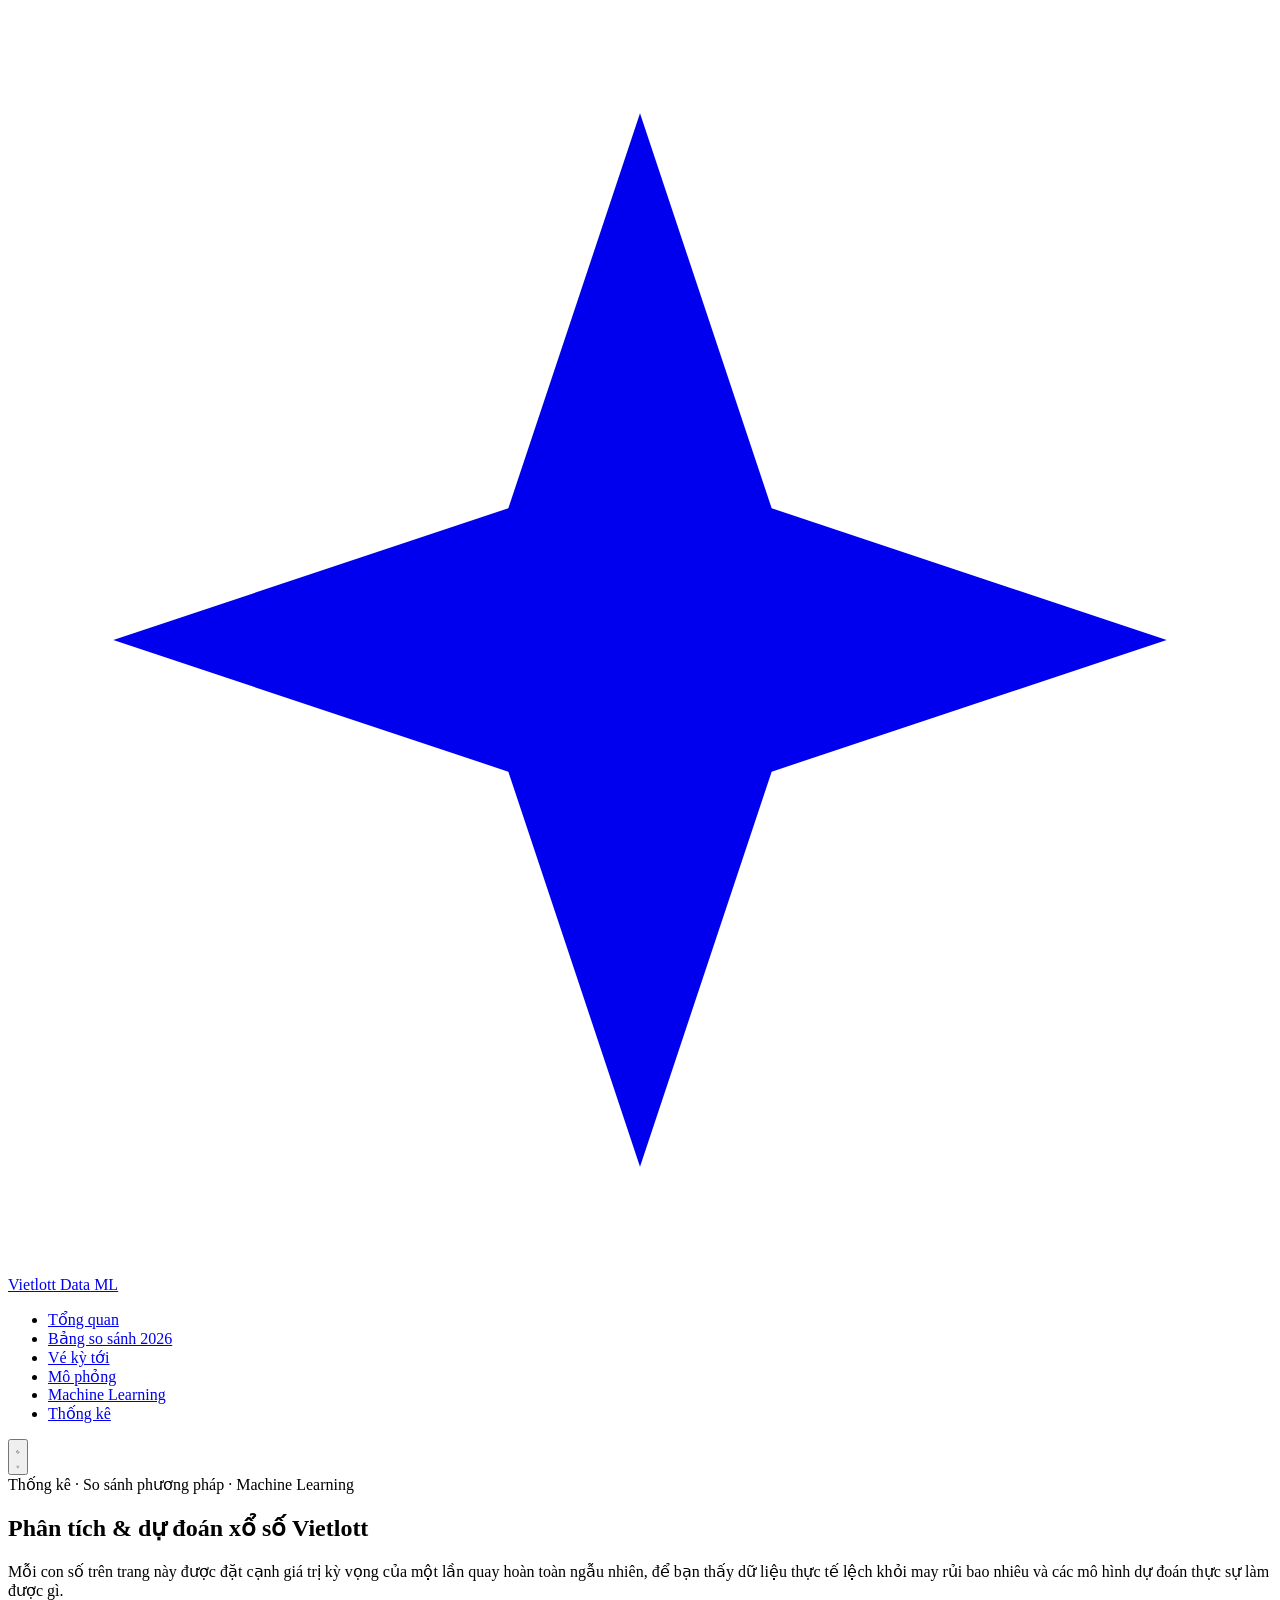
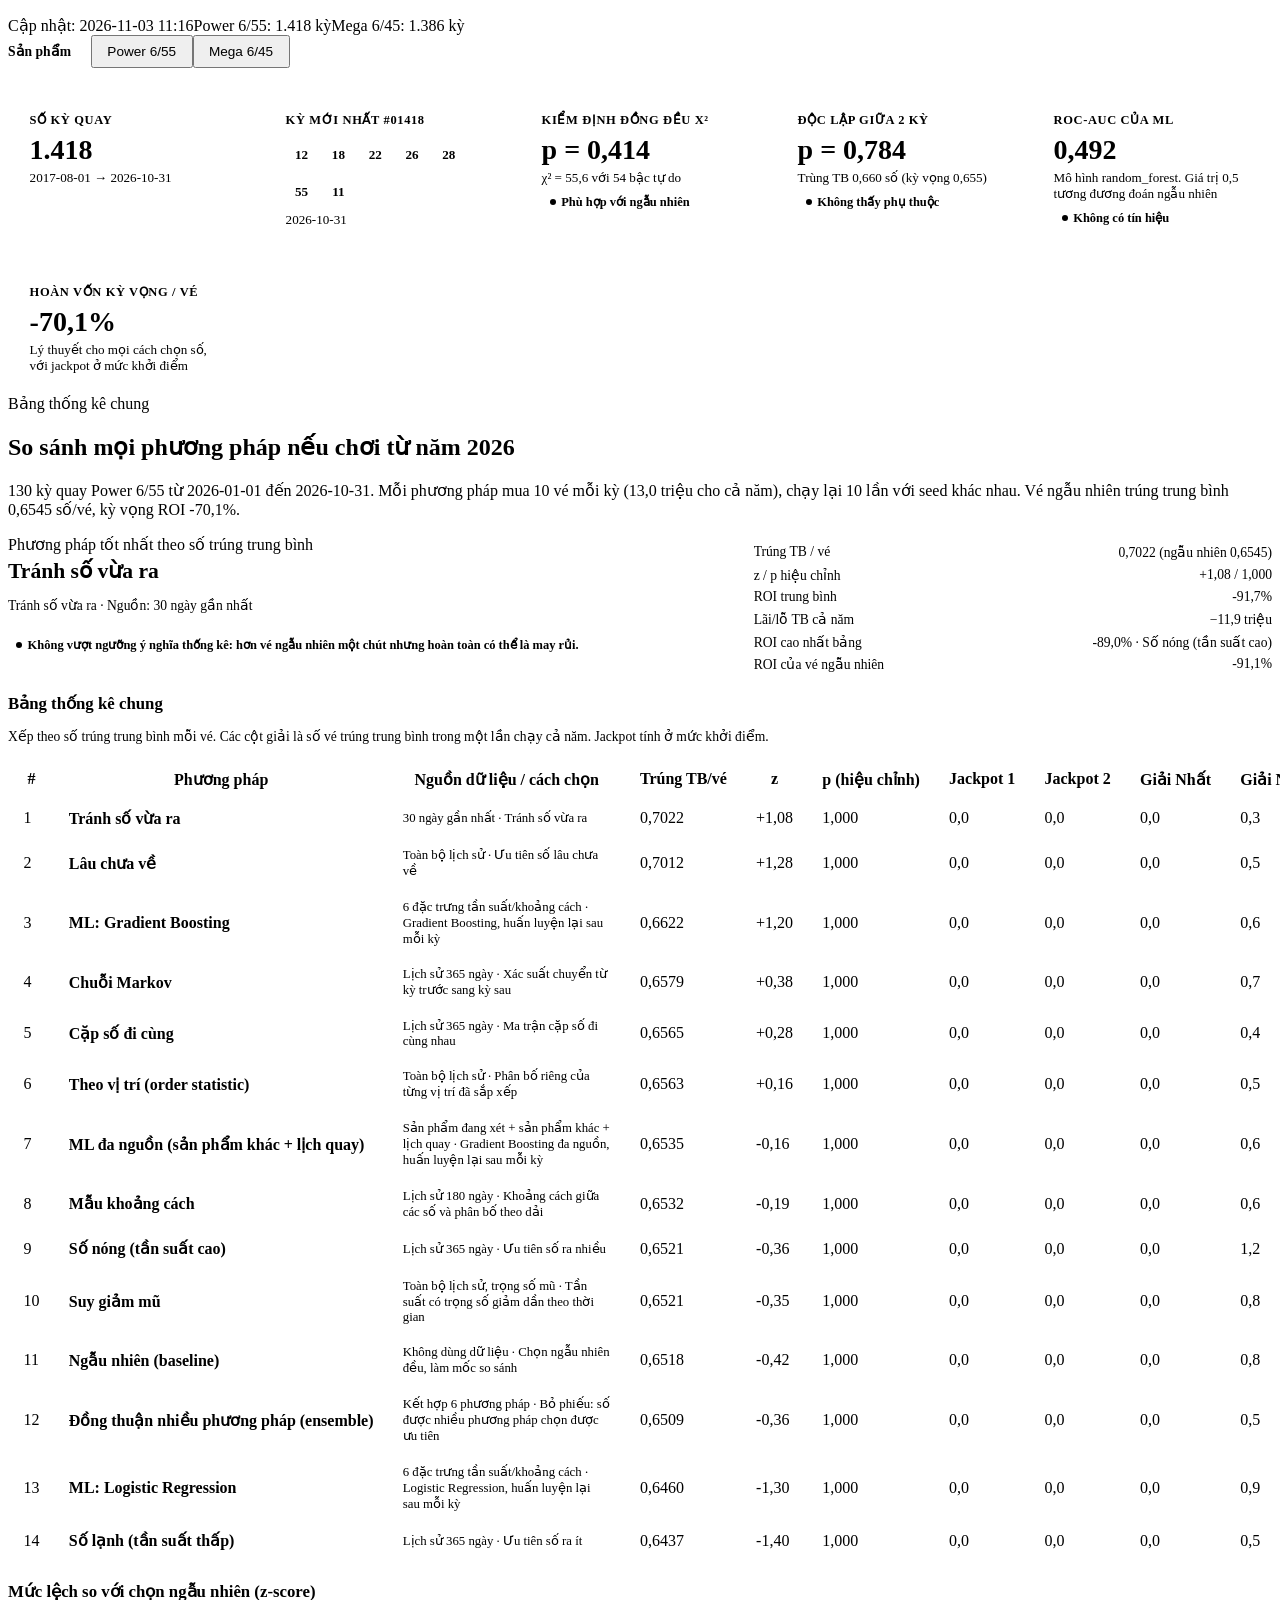
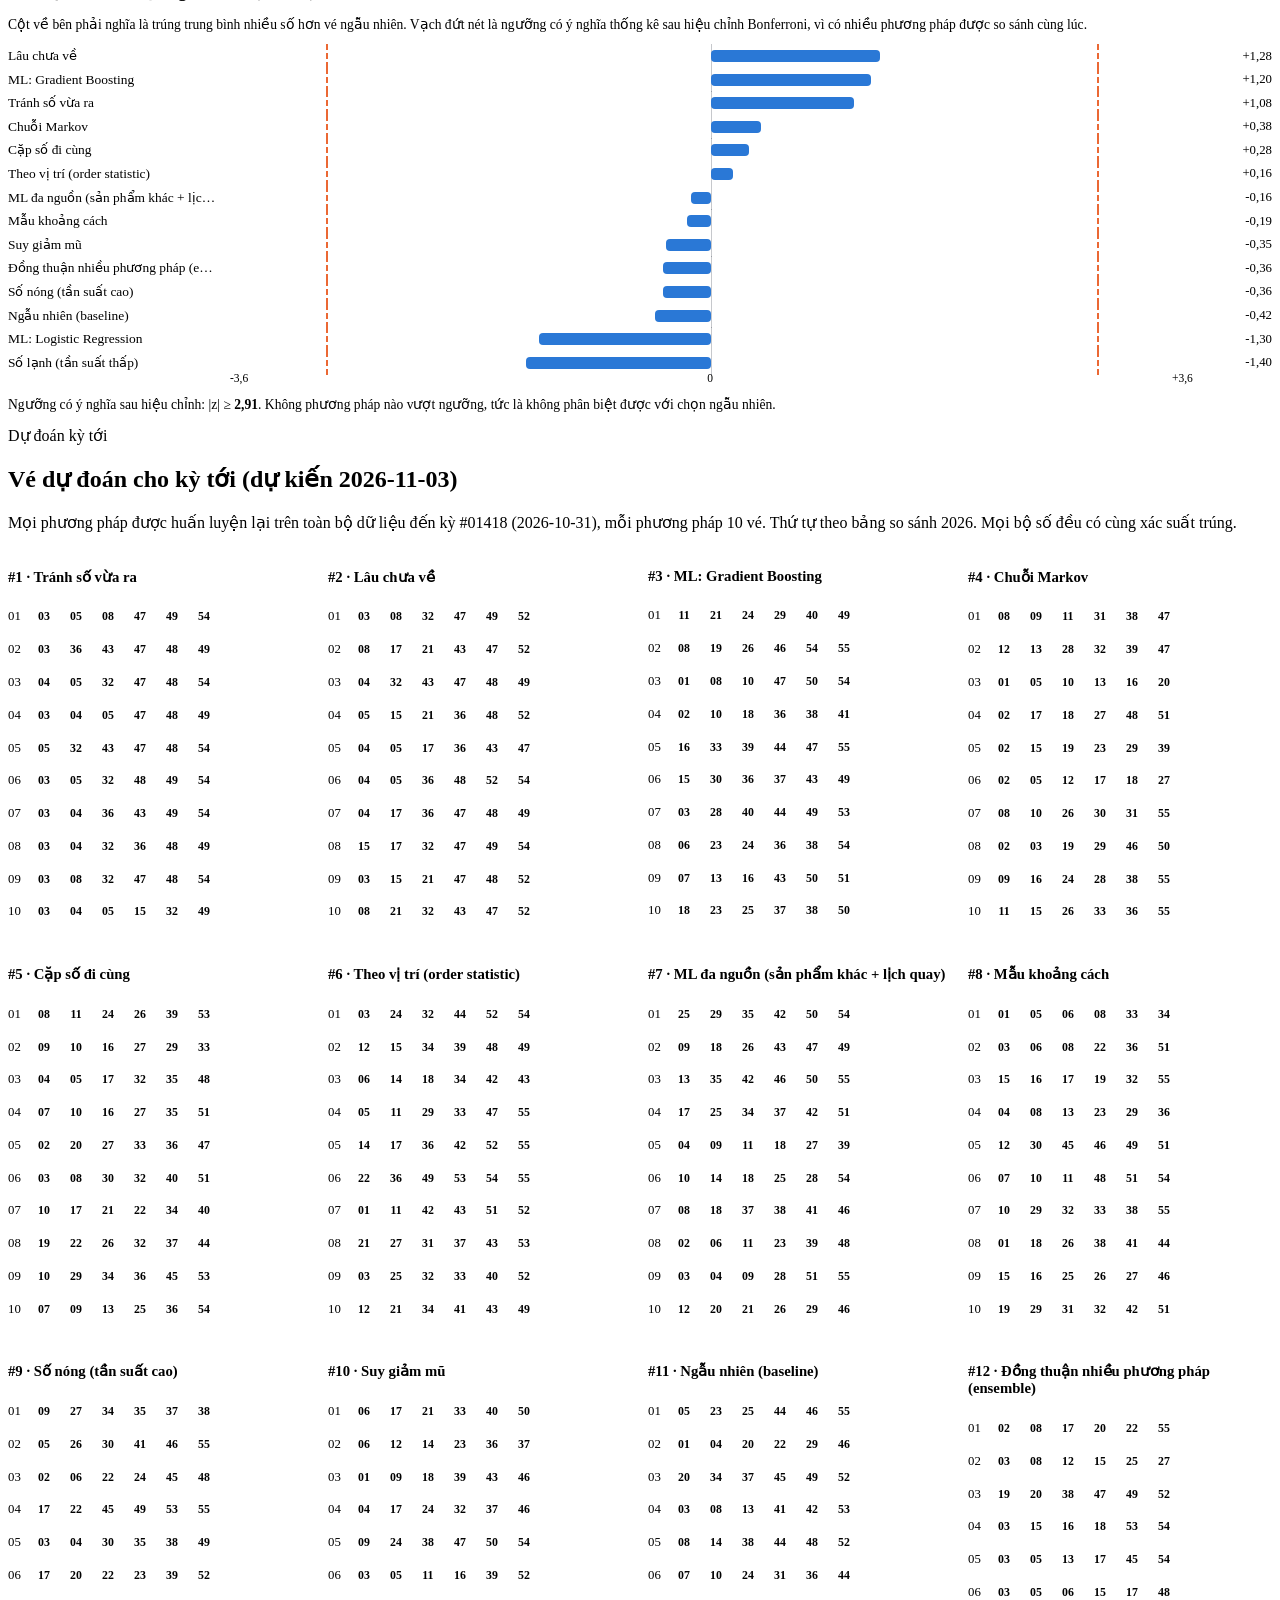
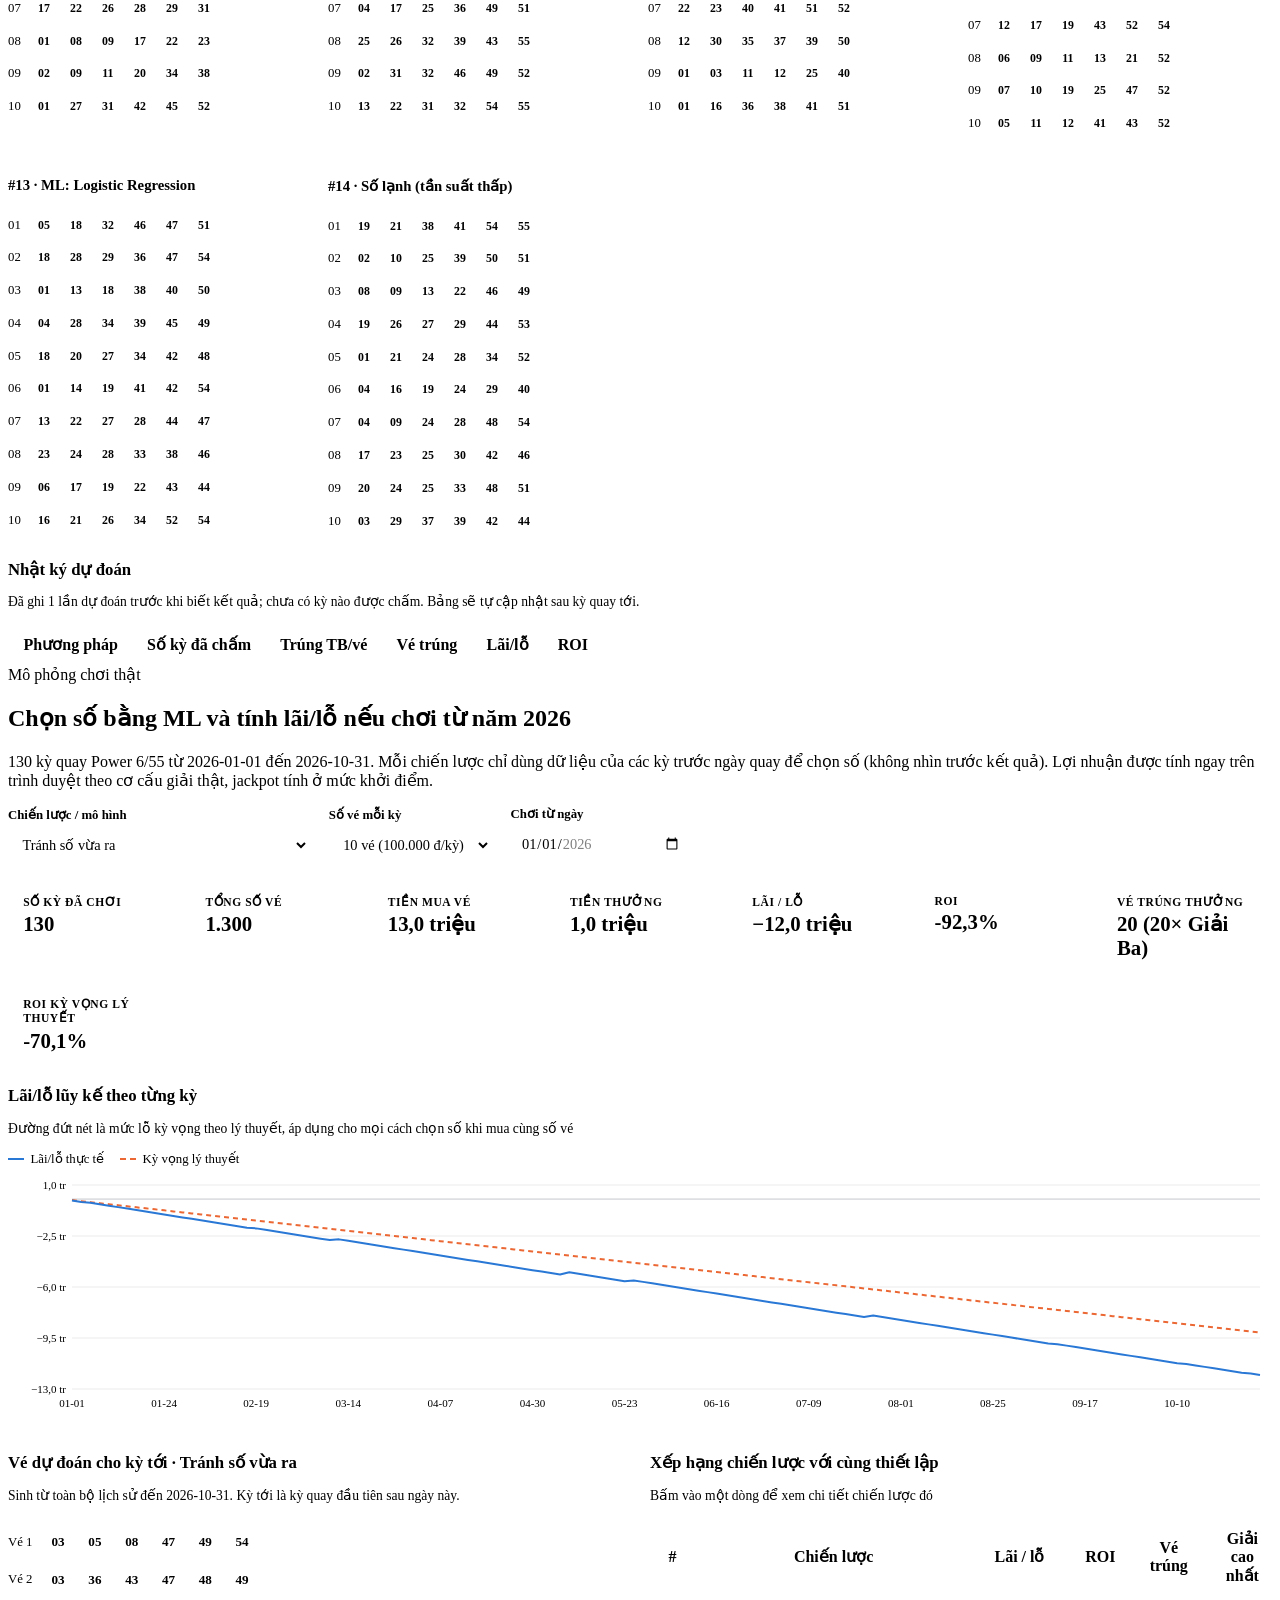
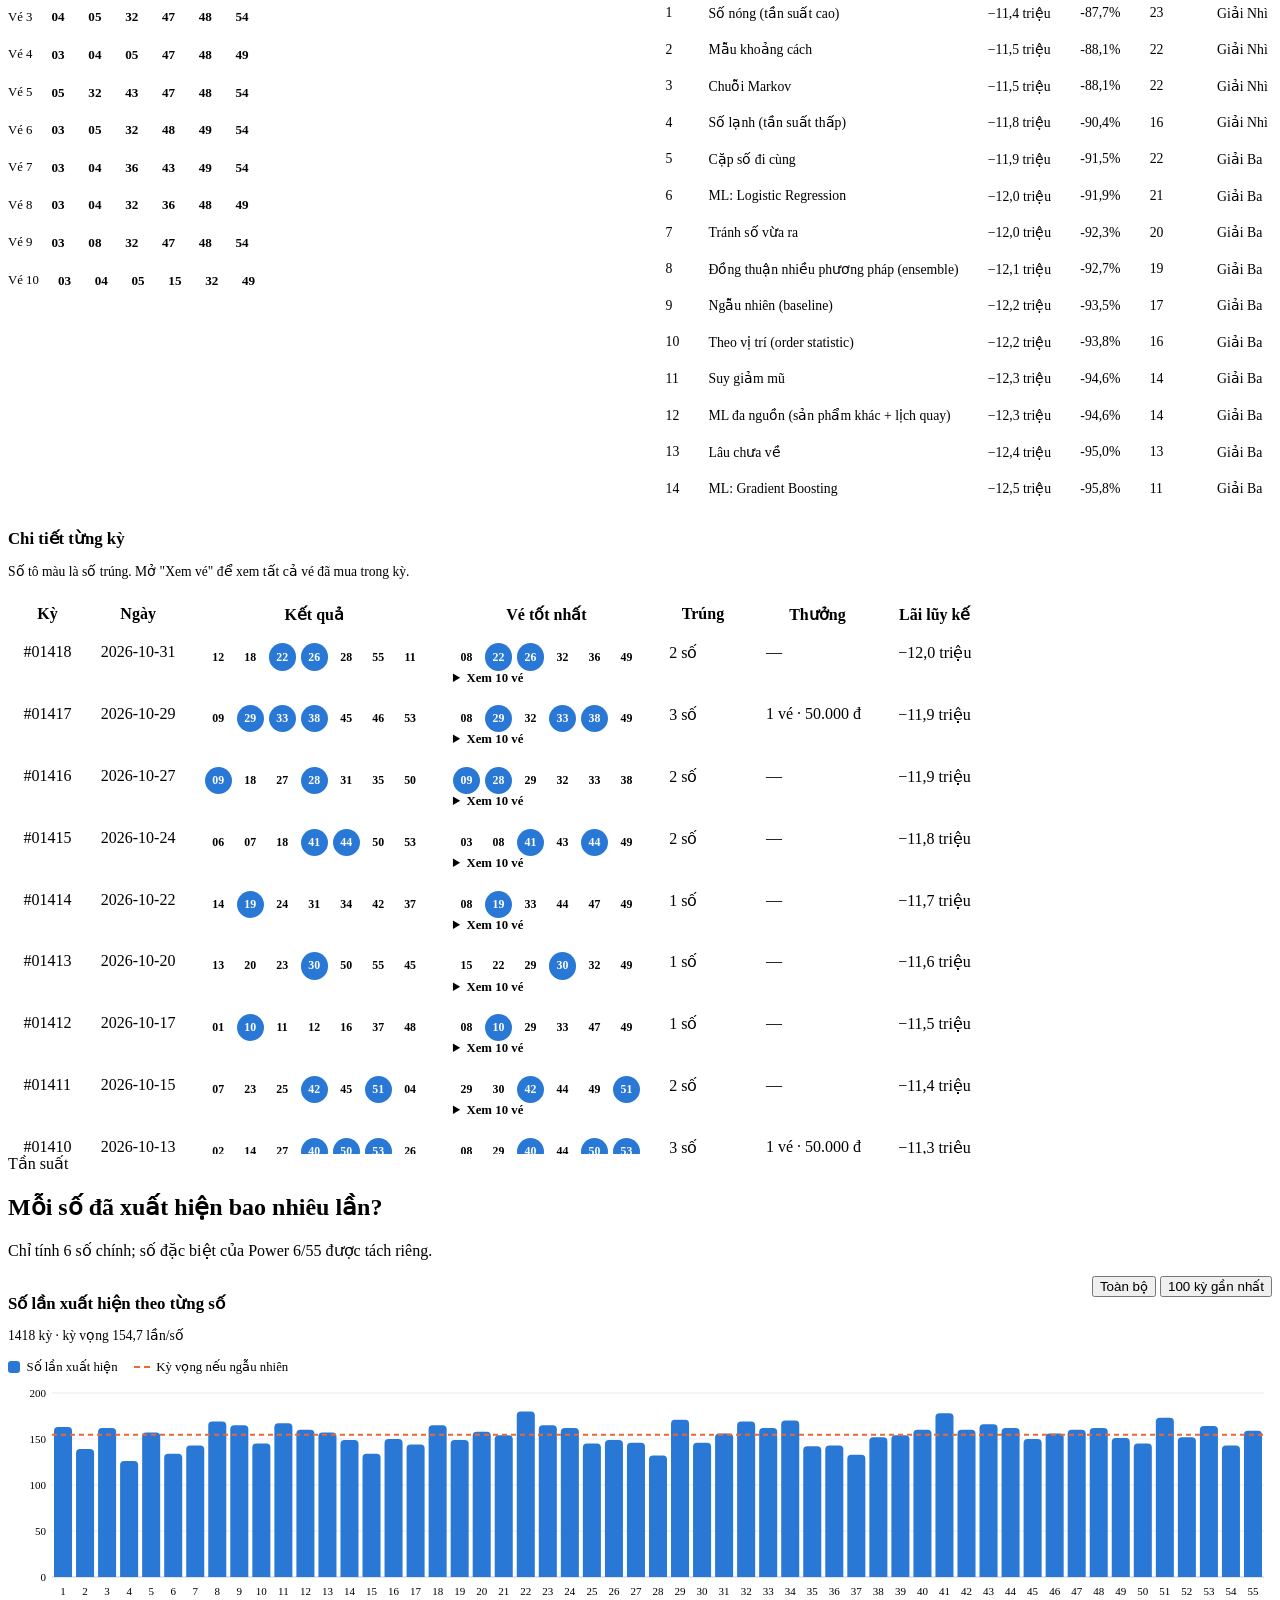
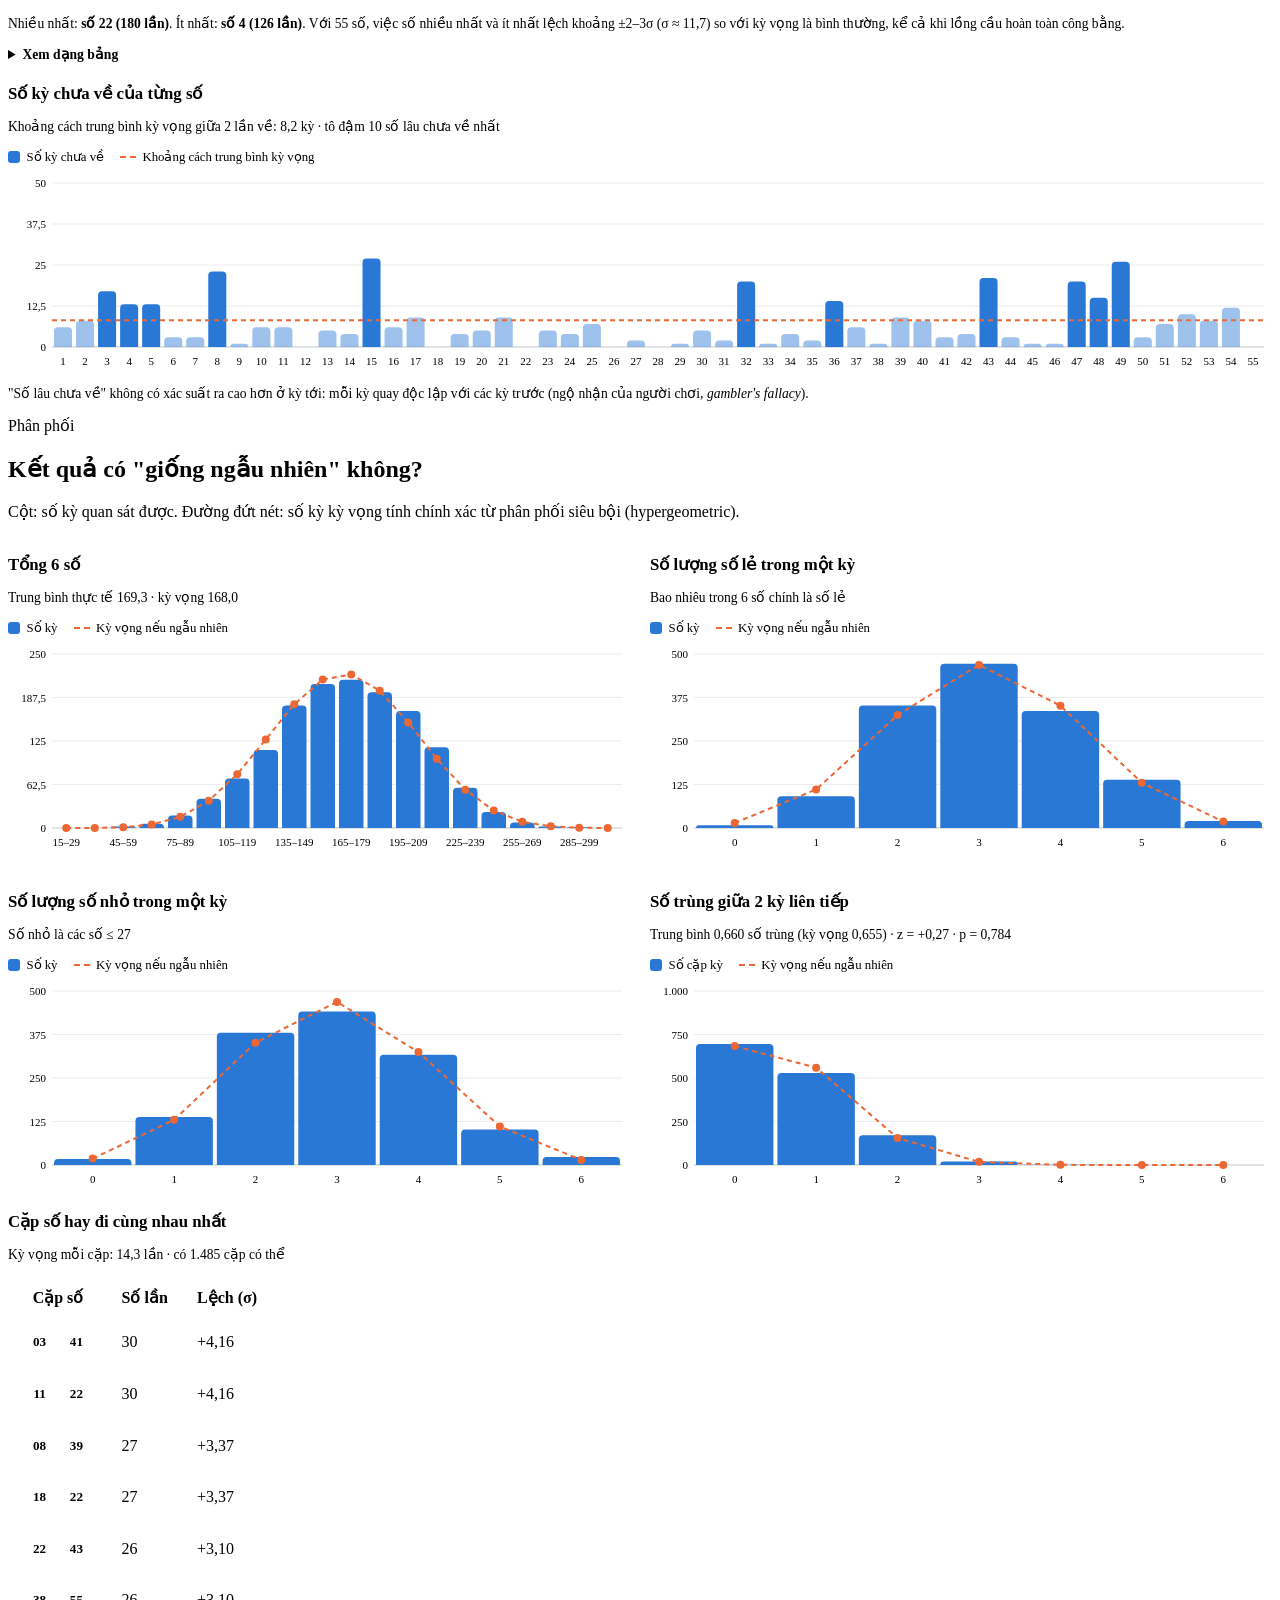
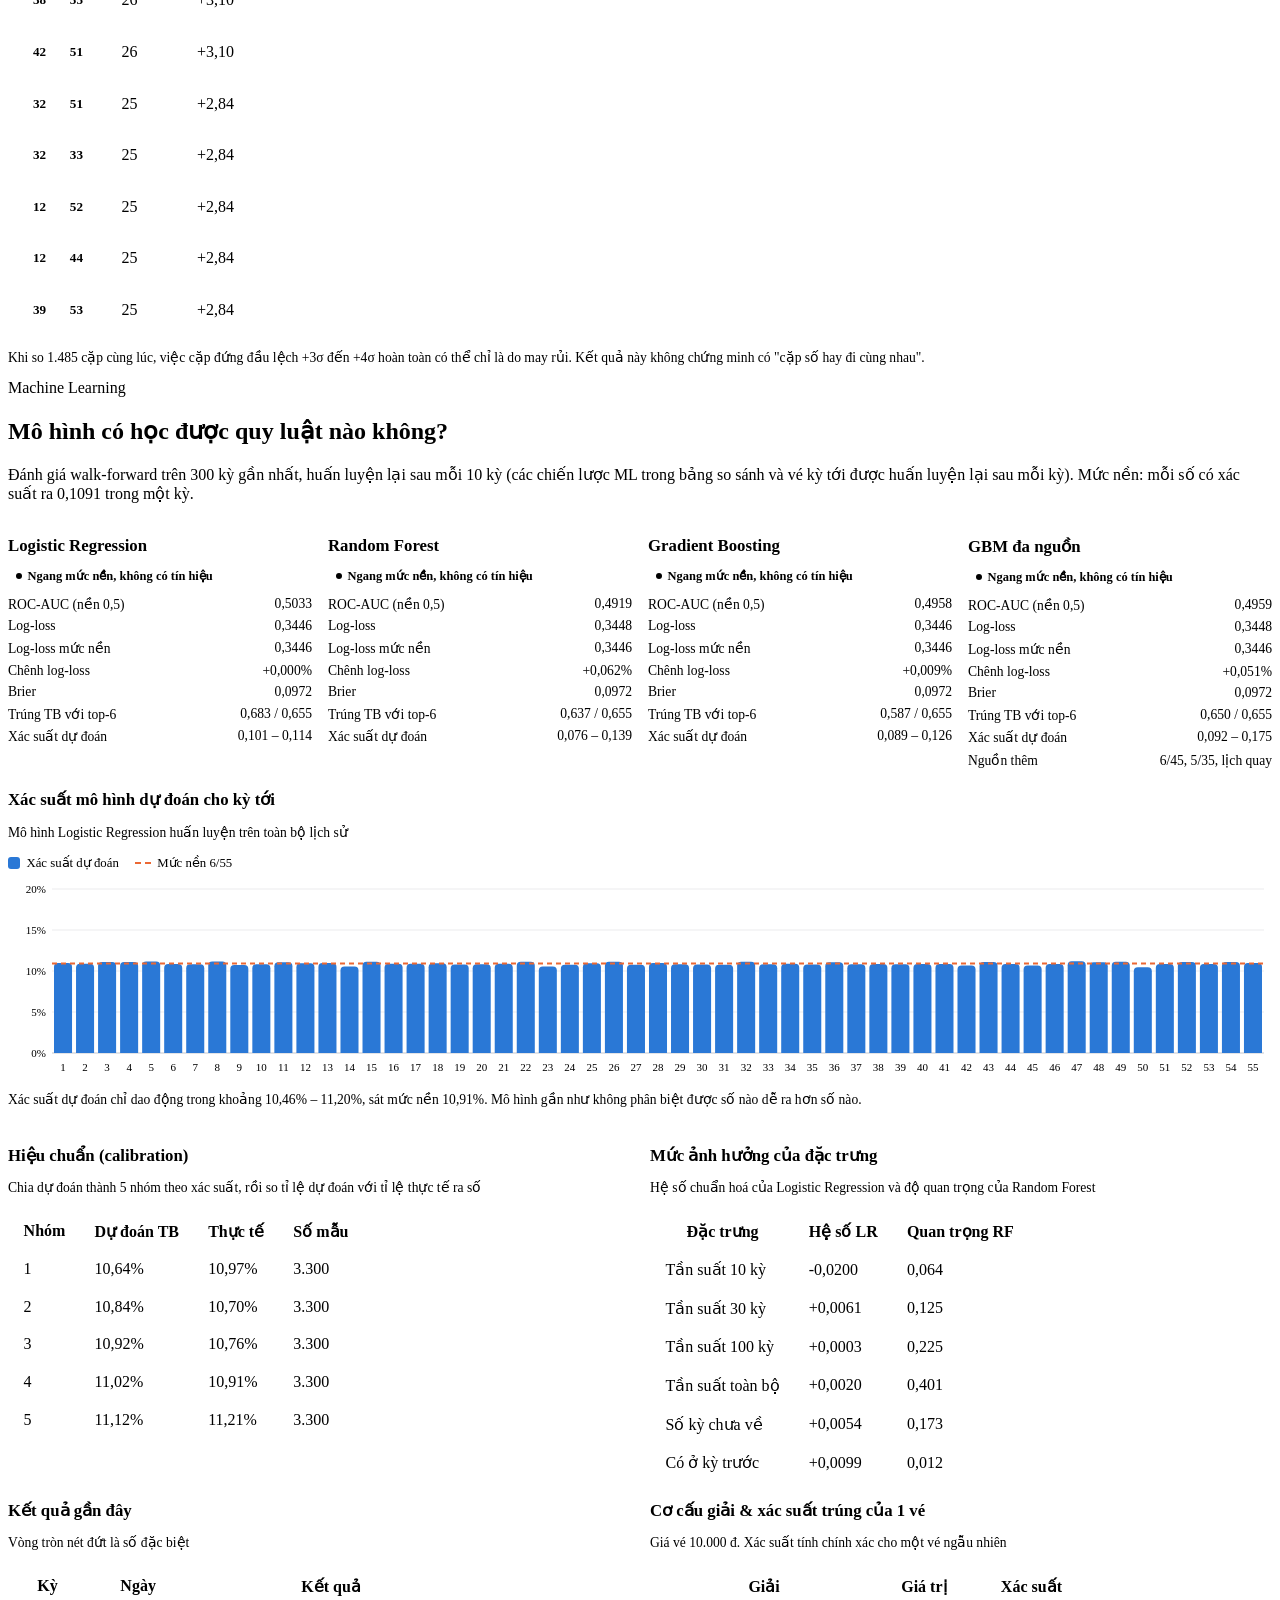
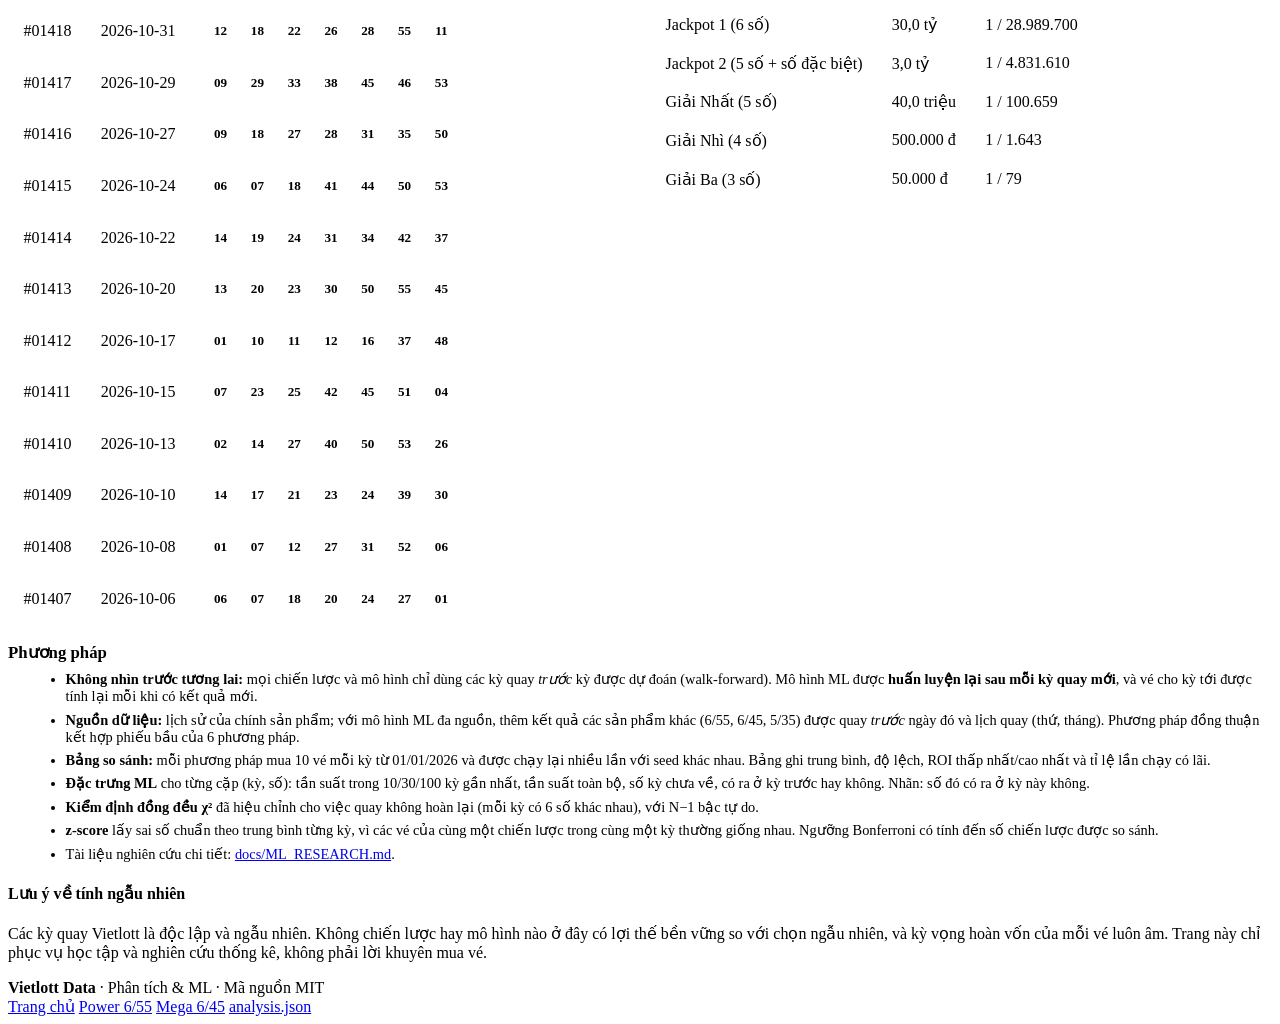
==== commit 571a3071: "feat(dashboard): 2026 comparison table, best method, next-draw tickets and prediction ledger The old" ====
--- a/docs/analysis/index.html
+++ b/docs/analysis/index.html
@@ -374,13 +374,6 @@
             .stats-table table {
                 min-width: 0;
             }
-            #btTable {
-                min-width: 1180px;
-            }
-            #btTable td,
-            #btTable th {
-                white-space: nowrap;
-            }
             .metric-list {
                 display: grid;
                 grid-template-columns: minmax(0, 1fr) auto;
@@ -548,6 +541,48 @@
             }
             .neg {
                 color: var(--cat-red);
+            }
+            .best-card {
+                display: grid;
+                grid-template-columns: minmax(0, 1.4fr) minmax(0, 1fr);
+                gap: 1.25rem;
+                border-color: var(--color-brand-border);
+            }
+            @media (max-width: 900px) {
+                .best-card {
+                    grid-template-columns: minmax(0, 1fr);
+                }
+            }
+            .best-card .best-name {
+                font-size: 1.35rem;
+                font-weight: 700;
+                color: var(--text-primary);
+                margin: 0.25rem 0 0.5rem;
+            }
+            #cmpTable {
+                min-width: 1250px;
+            }
+            #cmpTable td,
+            #cmpTable th {
+                white-space: nowrap;
+            }
+            #cmpTable td:nth-child(2) {
+                font-family: var(--font-sans);
+                color: var(--text-primary);
+                font-weight: 600;
+            }
+            #cmpTable td:nth-child(3) {
+                font-family: var(--font-sans);
+                white-space: normal;
+                min-width: 13rem;
+                font-size: 0.8rem;
+            }
+            #cmpTable tbody tr.is-best td {
+                background: var(--color-brand-subtle);
+            }
+            #ledgerTable td,
+            #ledgerTable th {
+                white-space: nowrap;
             }
             .is-hidden {
                 display: none !important;
@@ -577,12 +612,11 @@
                     </a>
                     <ul class="nav-menu">
                         <li><a href="#overview" class="nav-link">Tổng quan</a></li>
-                        <li><a href="#simulator" class="nav-link">Mô phỏng 2026</a></li>
-                        <li><a href="#frequency" class="nav-link">Tần suất</a></li>
-                        <li><a href="#distribution" class="nav-link">Phân phối</a></li>
-                        <li><a href="#backtest" class="nav-link">Backtest</a></li>
+                        <li><a href="#compare" class="nav-link">Bảng so sánh 2026</a></li>
+                        <li><a href="#tickets" class="nav-link">Vé kỳ tới</a></li>
+                        <li><a href="#simulator" class="nav-link">Mô phỏng</a></li>
                         <li><a href="#ml" class="nav-link">Machine Learning</a></li>
-                        <li><a href="#tickets" class="nav-link">Gợi ý vé</a></li>
+                        <li><a href="#frequency" class="nav-link">Thống kê</a></li>
                     </ul>
                     <div class="nav-actions">
                         <button class="icon-btn theme-toggle-btn" id="themeToggleBtn" aria-label="Chuyển chế độ sáng / tối">
@@ -598,7 +632,7 @@
             <section class="hero-section" id="overview">
                 <div class="hero-pill">
                     <span class="status-dot"></span>
-                    <span>Thống kê · Backtest · Machine Learning</span>
+                    <span>Thống kê · So sánh phương pháp · Machine Learning</span>
                 </div>
                 <h1 class="hero-title">Phân tích &amp; dự đoán xổ số Vietlott</h1>
                 <p class="hero-subtitle">
@@ -617,6 +651,42 @@
             <div id="content" class="is-hidden">
                 <section class="section">
                     <div class="kpi-grid" id="kpis"></div>
+                </section>
+
+                <section class="section" id="compare">
+                    <div class="section-header">
+                        <span class="section-eyebrow">Bảng thống kê chung</span>
+                        <h2 class="section-title">So sánh mọi phương pháp nếu chơi từ năm 2026</h2>
+                        <p class="section-description" id="cmpDesc"></p>
+                    </div>
+                    <div class="card best-card" id="bestCard"></div>
+                    <div class="card" style="margin-top: 1.25rem">
+                        <h3>Bảng thống kê chung</h3>
+                        <p class="card-sub" id="cmpSub"></p>
+                        <div class="stats-table"><table id="cmpTable"></table></div>
+                    </div>
+                    <div class="card" style="margin-top: 1.25rem">
+                        <h3>Mức lệch so với chọn ngẫu nhiên (z-score)</h3>
+                        <p class="card-sub">
+                            Cột về bên phải nghĩa là trúng trung bình nhiều số hơn vé ngẫu nhiên. Vạch đứt nét là ngưỡng có ý nghĩa thống kê sau hiệu chỉnh Bonferroni, vì có nhiều phương pháp được so sánh cùng lúc.
+                        </p>
+                        <div class="chart" id="zChart"></div>
+                        <p class="note" id="zNote"></p>
+                    </div>
+                </section>
+
+                <section class="section" id="tickets">
+                    <div class="section-header">
+                        <span class="section-eyebrow">Dự đoán kỳ tới</span>
+                        <h2 class="section-title" id="nextTitle">Vé dự đoán cho kỳ tới</h2>
+                        <p class="section-description" id="nextDesc"></p>
+                    </div>
+                    <div class="ticket-grid" id="ticketGrid"></div>
+                    <div class="card" style="margin-top: 1.25rem">
+                        <h3>Nhật ký dự đoán</h3>
+                        <p class="card-sub" id="ledgerSub"></p>
+                        <div class="stats-table"><table id="ledgerTable"></table></div>
+                    </div>
                 </section>
 
                 <section class="section" id="simulator">
@@ -735,27 +805,6 @@
                     </div>
                 </section>
 
-                <section class="section" id="backtest">
-                    <div class="section-header">
-                        <span class="section-eyebrow">Backtest walk-forward</span>
-                        <h2 class="section-title">Các chiến lược chọn số có thắng được may rủi không?</h2>
-                        <p class="section-description" id="btDesc"></p>
-                    </div>
-                    <div class="card">
-                        <h3>Mức lệch so với vé ngẫu nhiên (z-score)</h3>
-                        <p class="card-sub">
-                            Cột đi về bên phải nghĩa là trúng trung bình nhiều số hơn vé ngẫu nhiên. Vạch đứt nét là ngưỡng có ý nghĩa thống kê sau hiệu chỉnh Bonferroni, vì có nhiều chiến lược được so sánh cùng lúc.
-                        </p>
-                        <div class="chart" id="zChart"></div>
-                        <p class="note" id="zNote"></p>
-                    </div>
-                    <div class="card" style="margin-top: 1.25rem">
-                        <h3>Chi tiết kết quả backtest</h3>
-                        <p class="card-sub">Chấm thưởng theo cơ cấu giải thật (jackpot tính ở mức khởi điểm). Số đặc biệt chỉ dùng để xét Jackpot 2.</p>
-                        <div class="stats-table"><table id="btTable"></table></div>
-                    </div>
-                </section>
-
                 <section class="section" id="ml">
                     <div class="section-header">
                         <span class="section-eyebrow">Machine Learning</span>
@@ -781,15 +830,6 @@
                             <div class="stats-table"><table id="impTable"></table></div>
                         </div>
                     </div>
-                </section>
-
-                <section class="section" id="tickets">
-                    <div class="section-header">
-                        <span class="section-eyebrow">Gợi ý vé kỳ tới</span>
-                        <h2 class="section-title">Vé mẫu từ từng chiến lược</h2>
-                        <p class="section-description">Chỉ để tham khảo và thử nghiệm. Mọi bộ 6 số đều có cùng xác suất trúng như nhau.</p>
-                    </div>
-                    <div class="ticket-grid" id="ticketGrid"></div>
                 </section>
 
                 <section class="section">
@@ -811,10 +851,12 @@
                     <div class="card">
                         <h3>Phương pháp</h3>
                         <ul class="method-list">
-                            <li><strong>Không nhìn trước tương lai:</strong> mọi chiến lược và mô hình chỉ dùng các kỳ quay <em>trước</em> kỳ được dự đoán (walk-forward). Mô hình ML được huấn luyện lại định kỳ.</li>
+                            <li><strong>Không nhìn trước tương lai:</strong> mọi chiến lược và mô hình chỉ dùng các kỳ quay <em>trước</em> kỳ được dự đoán (walk-forward). Mô hình ML được <strong>huấn luyện lại sau mỗi kỳ quay mới</strong>, và vé cho kỳ tới được tính lại mỗi khi có kết quả mới.</li>
+                            <li><strong>Nguồn dữ liệu:</strong> lịch sử của chính sản phẩm; với mô hình ML đa nguồn, thêm kết quả các sản phẩm khác (6/55, 6/45, 5/35) được quay <em>trước</em> ngày đó và lịch quay (thứ, tháng). Phương pháp đồng thuận kết hợp phiếu bầu của 6 phương pháp.</li>
+                            <li><strong>Bảng so sánh:</strong> mỗi phương pháp mua 10 vé mỗi kỳ từ 01/01/2026 và được chạy lại nhiều lần với seed khác nhau. Bảng ghi trung bình, độ lệch, ROI thấp nhất/cao nhất và tỉ lệ lần chạy có lãi.</li>
                             <li><strong>Đặc trưng ML</strong> cho từng cặp (kỳ, số): tần suất trong 10/30/100 kỳ gần nhất, tần suất toàn bộ, số kỳ chưa về, có ra ở kỳ trước hay không. Nhãn: số đó có ra ở kỳ này không.</li>
                             <li><strong>Kiểm định đồng đều χ²</strong> đã hiệu chỉnh cho việc quay không hoàn lại (mỗi kỳ có 6 số khác nhau), với N−1 bậc tự do.</li>
-                            <li><strong>z-score backtest</strong> lấy sai số chuẩn theo trung bình từng kỳ, vì các vé của cùng một chiến lược trong cùng một kỳ thường giống nhau. Ngưỡng Bonferroni có tính đến số chiến lược được so sánh.</li>
+                            <li><strong>z-score</strong> lấy sai số chuẩn theo trung bình từng kỳ, vì các vé của cùng một chiến lược trong cùng một kỳ thường giống nhau. Ngưỡng Bonferroni có tính đến số chiến lược được so sánh.</li>
                             <li>Tài liệu nghiên cứu chi tiết: <a href="https://github.com/hieptd-ai/vietlott-predict/blob/main/docs/ML_RESEARCH.md" target="_blank" rel="noreferrer">docs/ML_RESEARCH.md</a>.</li>
                         </ul>
                     </div>
@@ -1145,7 +1187,7 @@
                     const ind = p.independence;
                     kpi("Độc lập giữa 2 kỳ", "p = " + pval(ind.p_value), "Trùng TB " + nf3.format(ind.mean_overlap) + " số (kỳ vọng " + nf3.format(ind.expected_overlap) + ")", verdict(ind.p_value >= 0.05 ? "Không thấy phụ thuộc" : "Có dấu hiệu phụ thuộc"));
                     kpi("ROC-AUC của ML", nf3.format(bestMl.auc), "Mô hình " + bestMl.model + ". Giá trị 0,5 tương đương đoán ngẫu nhiên", verdict(Math.abs(bestMl.auc - 0.5) < 0.03 ? "Không có tín hiệu" : "Cần kiểm tra thêm"));
-                    kpi("Hoàn vốn kỳ vọng / vé", nf1.format(p.backtest.expected_roi) + "%", "Lý thuyết cho mọi cách chọn số, với jackpot ở mức khởi điểm");
+                    kpi("Hoàn vốn kỳ vọng / vé", nf1.format(p.comparison.expected_roi) + "%", "Lý thuyết cho mọi cách chọn số, với jackpot ở mức khởi điểm");
 
                     // Frequency
                     const f = p.frequency;
@@ -1204,35 +1246,61 @@
                     document.getElementById("pairNote").textContent =
                         "Khi so " + nf.format(pr.n_pairs) + " cặp cùng lúc, việc cặp đứng đầu lệch +3σ đến +4σ hoàn toàn có thể chỉ là do may rủi. Kết quả này không chứng minh có \"cặp số hay đi cùng nhau\".";
 
-                    // Backtest
-                    const bt = p.backtest;
-                    setText("btDesc", bt.window_draws + " kỳ gần nhất (" + bt.date_from + " → " + bt.date_to + "), mỗi chiến lược mua " + bt.tickets_per_draw + " vé/kỳ. Vé ngẫu nhiên trúng trung bình " + nf4.format(bt.expected_avg_matches) + " số/vé.");
-                    const ranked = bt.strategies.slice().sort(function (a, b) { return b.z - a.z; });
-                    zChart("zChart", ranked, bt.bonferroni_z);
-                    const sig = ranked.filter(function (r) { return Math.abs(r.z) >= bt.bonferroni_z; });
-                    document.getElementById("zNote").replaceChildren(
-                        "Ngưỡng có ý nghĩa sau hiệu chỉnh: |z| ≥ ", el("strong", { text: nf2.format(bt.bonferroni_z) }), ". ",
-                        sig.length === 0
-                            ? "Không chiến lược nào vượt ngưỡng, tức là không phân biệt được với chọn ngẫu nhiên."
-                            : sig.length + " chiến lược vượt ngưỡng trong cửa sổ này. Hãy xem lại kết quả với cửa sổ backtest khác trước khi kết luận, vì đây có thể là ngẫu nhiên.",
+                    // Comparison 2026
+                    const cmp = p.comparison;
+                    const rows = cmp.rows;
+                    const best = rows.find(function (r) { return r.key === cmp.best_key; }) || rows[0];
+                    const randomRow = rows.find(function (r) { return r.key === "random"; });
+                    const roiBest = rows.find(function (r) { return r.key === cmp.best_roi_key; });
+                    setText("cmpDesc", cmp.n_draws + " kỳ quay " + p.title + " từ " + cmp.start_date + " đến " + cmp.end_date + ". Mỗi phương pháp mua " + cmp.tickets_per_draw + " vé mỗi kỳ (" + money(cmp.n_draws * cmp.tickets_per_draw * p.ticket_price) + " cho cả năm), chạy lại " + cmp.n_runs + " lần với seed khác nhau. Vé ngẫu nhiên trúng trung bình " + nf4.format(cmp.expected_avg_matches) + " số/vé, kỳ vọng ROI " + nf1.format(cmp.expected_roi) + "%.");
+                    const bestCard = document.getElementById("bestCard");
+                    bestCard.replaceChildren();
+                    const sigText = cmp.best_significant
+                        ? "Vượt ngưỡng ý nghĩa thống kê trong năm 2026. Cần theo dõi thêm qua nhật ký dự đoán trước khi tin là có lợi thế thật."
+                        : "Không vượt ngưỡng ý nghĩa thống kê: hơn vé ngẫu nhiên một chút nhưng hoàn toàn có thể là may rủi.";
+                    bestCard.append(
+                        el("div", {}, [
+                            el("span", { class: "section-eyebrow", text: "Phương pháp tốt nhất theo số trúng trung bình" }),
+                            el("div", { class: "best-name", text: best.name }),
+                            el("p", { class: "card-sub", text: best.method + " · Nguồn: " + best.source }),
+                            verdict(sigText),
+                        ]),
+                        el("dl", { class: "metric-list" }, [
+                            el("dt", { text: "Trúng TB / vé" }), el("dd", { text: nf4.format(best.avg_matches) + " (ngẫu nhiên " + nf4.format(cmp.expected_avg_matches) + ")" }),
+                            el("dt", { text: "z / p hiệu chỉnh" }), el("dd", { text: signed(best.z) + " / " + pval(best.p_adjusted) }),
+                            el("dt", { text: "ROI trung bình" }), el("dd", { text: nf1.format(best.mean_roi) + "%" }),
+                            el("dt", { text: "Lãi/lỗ TB cả năm" }), el("dd", { text: signedMoney(best.mean_profit) }),
+                            el("dt", { text: "ROI cao nhất bảng" }), el("dd", { text: roiBest ? nf1.format(roiBest.mean_roi) + "% · " + roiBest.name : "—" }),
+                            el("dt", { text: "ROI của vé ngẫu nhiên" }), el("dd", { text: randomRow ? nf1.format(randomRow.mean_roi) + "%" : "—" }),
+                        ]),
                     );
-                    const tierKeys = p.tiers.map(function (t) { return t.key; });
+                    setText("cmpSub", "Xếp theo số trúng trung bình mỗi vé. Các cột giải là số vé trúng trung bình trong một lần chạy cả năm. Jackpot tính ở mức khởi điểm.");
+                    const tierHeads = p.tiers.map(function (t) { return tierLabel(t); });
                     fillTable(
-                        "btTable",
-                        ["Chiến lược", "Vé", "Trúng TB/vé", "z", "p (hiệu chỉnh)"].concat(p.tiers.map(function (t) { return t.label.split(" (")[0]; })).concat(["Chi", "Thu", "ROI"]),
-                        ranked.map(function (r) {
-                            return [r.name, nf.format(r.tickets), nf4.format(r.avg_matches), signed(r.z), pval(r.p_adjusted)]
-                                .concat(tierKeys.map(function (k) { return nf.format(r.tiers[k] || 0); }))
-                                .concat([money(r.cost), money(r.gain), nf1.format(r.roi) + "%"]);
+                        "cmpTable",
+                        ["#", "Phương pháp", "Nguồn dữ liệu / cách chọn", "Trúng TB/vé", "z", "p (hiệu chỉnh)"].concat(tierHeads).concat(["Vé trúng TB", "Thu TB", "Lãi/lỗ TB", "ROI TB", "ROI thấp–cao", "Lần chạy có lãi"]),
+                        rows.map(function (r) {
+                            return [String(r.rank), r.name, r.source + " · " + r.method, nf4.format(r.avg_matches), signed(r.z), pval(r.p_adjusted)]
+                                .concat(p.tiers.map(function (t) { return nf1.format(r.mean_tiers[t.key] || 0); }))
+                                .concat([nf1.format(r.mean_winners), money(r.mean_gain), signedMoney(r.mean_profit), nf1.format(r.mean_roi) + "%", nf1.format(r.roi_min) + "% → " + nf1.format(r.roi_max) + "%", nf.format(Math.round(r.p_profit * r.runs)) + "/" + r.runs]);
                         }),
                     );
+                    document.querySelectorAll("#cmpTable tbody tr").forEach(function (tr, i) { if (rows[i].key === cmp.best_key) tr.classList.add("is-best"); });
+                    zChart("zChart", rows.slice().sort(function (a, b) { return b.z - a.z; }), cmp.bonferroni_z);
+                    const sig = rows.filter(function (r) { return Math.abs(r.z) >= cmp.bonferroni_z; });
+                    document.getElementById("zNote").replaceChildren(
+                        "Ngưỡng có ý nghĩa sau hiệu chỉnh: |z| ≥ ", el("strong", { text: nf2.format(cmp.bonferroni_z) }), ". ",
+                        sig.length === 0
+                            ? "Không phương pháp nào vượt ngưỡng, tức là không phân biệt được với chọn ngẫu nhiên."
+                            : sig.length + " phương pháp vượt ngưỡng trong năm 2026. Cần xác nhận thêm bằng dữ liệu các kỳ sau (nhật ký dự đoán), vì kết quả này vẫn có thể do ngẫu nhiên.",
+                    );
 
                     // ML
                     const ml = p.ml;
-                    setText("mlDesc", "Đánh giá walk-forward trên " + ml.eval_draws + " kỳ gần nhất, huấn luyện lại sau mỗi " + ml.refit_every + " kỳ. Mức nền: mỗi số có xác suất ra " + nf4.format(ml.base_rate) + " trong một kỳ.");
+                    setText("mlDesc", "Đánh giá walk-forward trên " + ml.eval_draws + " kỳ gần nhất, huấn luyện lại sau mỗi " + ml.refit_every + " kỳ (các chiến lược ML trong bảng so sánh và vé kỳ tới được huấn luyện lại sau mỗi kỳ). Mức nền: mỗi số có xác suất ra " + nf4.format(ml.base_rate) + " trong một kỳ.");
                     const cards = document.getElementById("mlCards");
                     cards.replaceChildren();
-                    const names = { logistic: "Logistic Regression", random_forest: "Random Forest", gbm: "Gradient Boosting" };
+                    const names = { logistic: "Logistic Regression", random_forest: "Random Forest", gbm: "Gradient Boosting", gbm_multi: "GBM đa nguồn" };
                     ml.models.forEach(function (m) {
                         const dl = el("dl", { class: "metric-list" });
                         function item(k, v) { dl.append(el("dt", { text: k }), el("dd", { text: v })); }
@@ -1245,6 +1313,7 @@
                         item("Trúng TB với top-" + p.pick, nf3.format(m.top_hits) + " / " + nf3.format(ml.baseline.top_hits));
                         item("Xác suất dự đoán", nf3.format(m.prob_min) + " – " + nf3.format(m.prob_max));
                         const v = Math.abs(delta) < 0.1 && Math.abs(m.auc - 0.5) < 0.03 ? "Ngang mức nền, không có tín hiệu" : delta < 0 ? "Tốt hơn mức nền, cần kiểm chứng" : "Kém hơn mức nền";
+                        if (m.sources && m.sources.length) item("Nguồn thêm", m.sources.join(", "));
                         cards.appendChild(el("div", { class: "card" }, [el("h3", { text: names[m.model] || m.model }), verdict(v), dl]));
                     });
                     const logistic = ml.models.find(function (m) { return m.model === "logistic"; }) || ml.models[0];
@@ -1276,14 +1345,33 @@
                         return [featLabels[k] || k, signed(logistic.importance[k] || 0, nf4), gb.importance[k] !== undefined ? nf3.format(gb.importance[k]) : "—"];
                     }));
 
-                    // Tickets
+                    // Next draw & ledger
+                    const nd = p.next_draw;
+                    setText("nextTitle", "Vé dự đoán cho kỳ tới (dự kiến " + nd.target_date + ")");
+                    setText("nextDesc", "Mọi phương pháp được huấn luyện lại trên toàn bộ dữ liệu đến kỳ #" + nd.after_id + " (" + nd.after_date + "), mỗi phương pháp " + nd.n_tickets + " vé. Thứ tự theo bảng so sánh 2026. Mọi bộ số đều có cùng xác suất trúng.");
                     const grid = document.getElementById("ticketGrid");
                     grid.replaceChildren();
-                    p.suggestions.forEach(function (s) {
-                        const card = el("div", { class: "card ticket-card" }, [el("h4", { text: s.name })]);
-                        s.tickets.forEach(function (t) { card.appendChild(balls(t, null)); });
+                    const order = {};
+                    rows.forEach(function (r) { order[r.key] = r.rank; });
+                    nd.strategies.slice().sort(function (a, b) { return (order[a.key] || 99) - (order[b.key] || 99); }).forEach(function (s) {
+                        const card = el("div", { class: "card ticket-card" }, [el("h4", { text: (order[s.key] ? "#" + order[s.key] + " · " : "") + s.name })]);
+                        const list = el("div", { class: "ticket-list" });
+                        s.tickets.forEach(function (t, i) { list.appendChild(el("div", { class: "ticket-row" }, [el("span", { class: "muted", text: String(i + 1).padStart(2, "0") }), (function () { const b = el("span", { class: "balls" }); t.forEach(function (n) { b.appendChild(el("span", { class: "ball sm", text: String(n).padStart(2, "0") })); }); return b; })()])); });
+                        card.appendChild(list);
                         grid.appendChild(card);
                     });
+                    const lg = p.ledger;
+                    if (!lg.n_scored) {
+                        setText("ledgerSub", lg.n_recorded
+                            ? "Đã ghi " + lg.n_recorded + " lần dự đoán trước khi biết kết quả; chưa có kỳ nào được chấm. Bảng sẽ tự cập nhật sau kỳ quay tới."
+                            : "Dự đoán được ghi lại (commit vào predictions/" + p.key + ".jsonl) ngay khi có kết quả kỳ trước, rồi chấm điểm sau khi kỳ được dự đoán diễn ra.");
+                        fillTable("ledgerTable", ["Phương pháp", "Số kỳ đã chấm", "Trúng TB/vé", "Vé trúng", "Lãi/lỗ", "ROI"], []);
+                    } else {
+                        setText("ledgerSub", lg.n_scored + " kỳ đã chấm trên " + lg.n_recorded + " lần dự đoán được ghi trước khi biết kết quả (kết quả thật, không phải mô phỏng).");
+                        fillTable("ledgerTable", ["Phương pháp", "Số kỳ đã chấm", "Trúng TB/vé", "Vé trúng", "Lãi/lỗ", "ROI"], lg.summary.map(function (a) {
+                            return [a.name, nf.format(a.draws), nf4.format(a.avg_matches), nf.format(a.winners), signedMoney(a.profit), nf1.format(a.roi) + "%"];
+                        }));
+                    }
 
                     // Recent & tiers
                     setText("recentSub", p.has_bonus ? "Vòng tròn nét đứt là số đặc biệt" : "12 kỳ gần nhất");
@@ -1299,7 +1387,7 @@
                 }
 
                 // ---------------------------------------------------------------- simulator
-                const sim = { strategy: null, tickets: 5, from: null, custom: [] };
+                const sim = { strategy: null, tickets: 10, from: null, custom: [] };
 
                 function decodeTickets(packed, pick) {
                     const out = [];
@@ -1472,7 +1560,7 @@
                     s.strategies.forEach(function (r) { strategySel.appendChild(el("option", { value: r.key, text: r.name })); });
                     strategySel.appendChild(el("option", { value: "__custom", text: "Vé tự chọn (nhập 1 bộ số)" }));
                     if (!sim.strategy || (sim.strategy !== "__custom" && !s.strategies.some(function (r) { return r.key === sim.strategy; }))) {
-                        sim.strategy = (s.strategies.find(function (r) { return r.key === "ml_logistic"; }) || s.strategies[0]).key;
+                        sim.strategy = (s.strategies.find(function (r) { return p.comparison && r.key === p.comparison.best_key; }) || s.strategies[0]).key;
                     }
                     strategySel.value = sim.strategy;
                     const ticketSel = document.getElementById("simTickets");
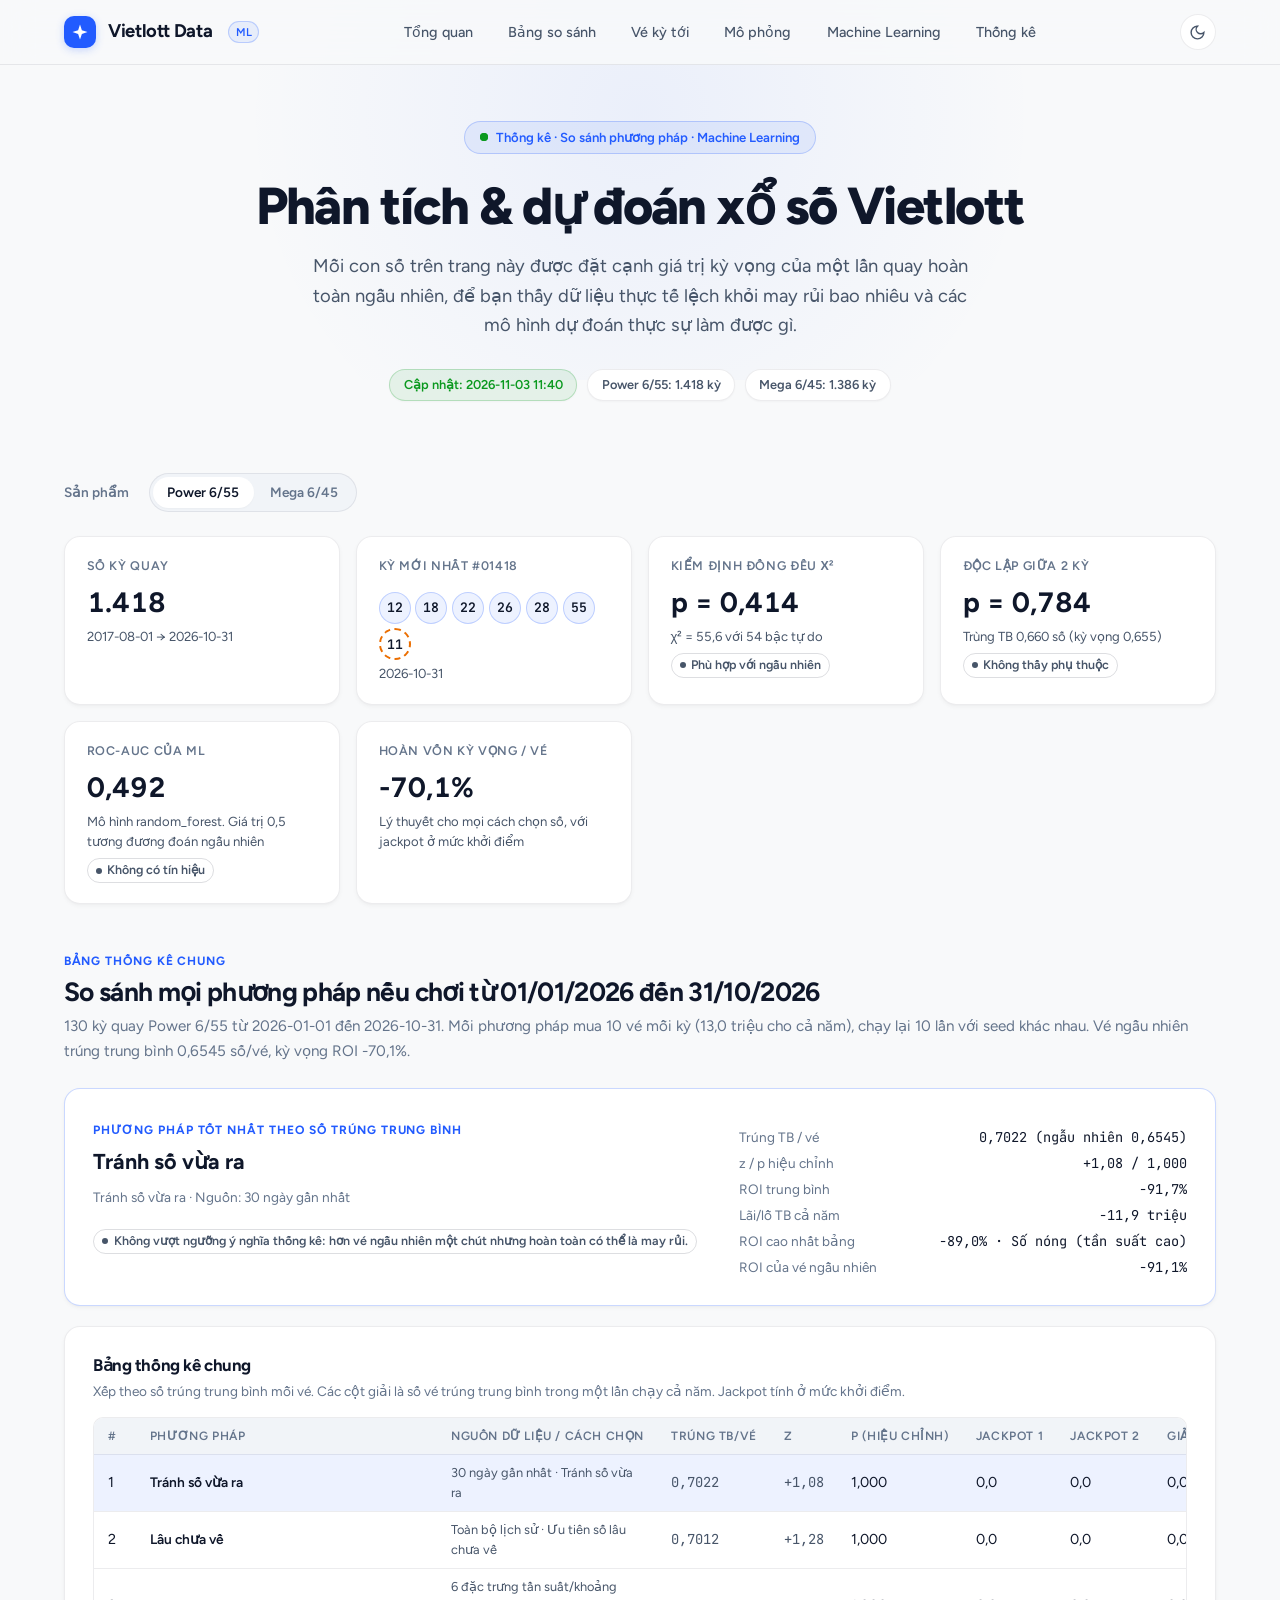
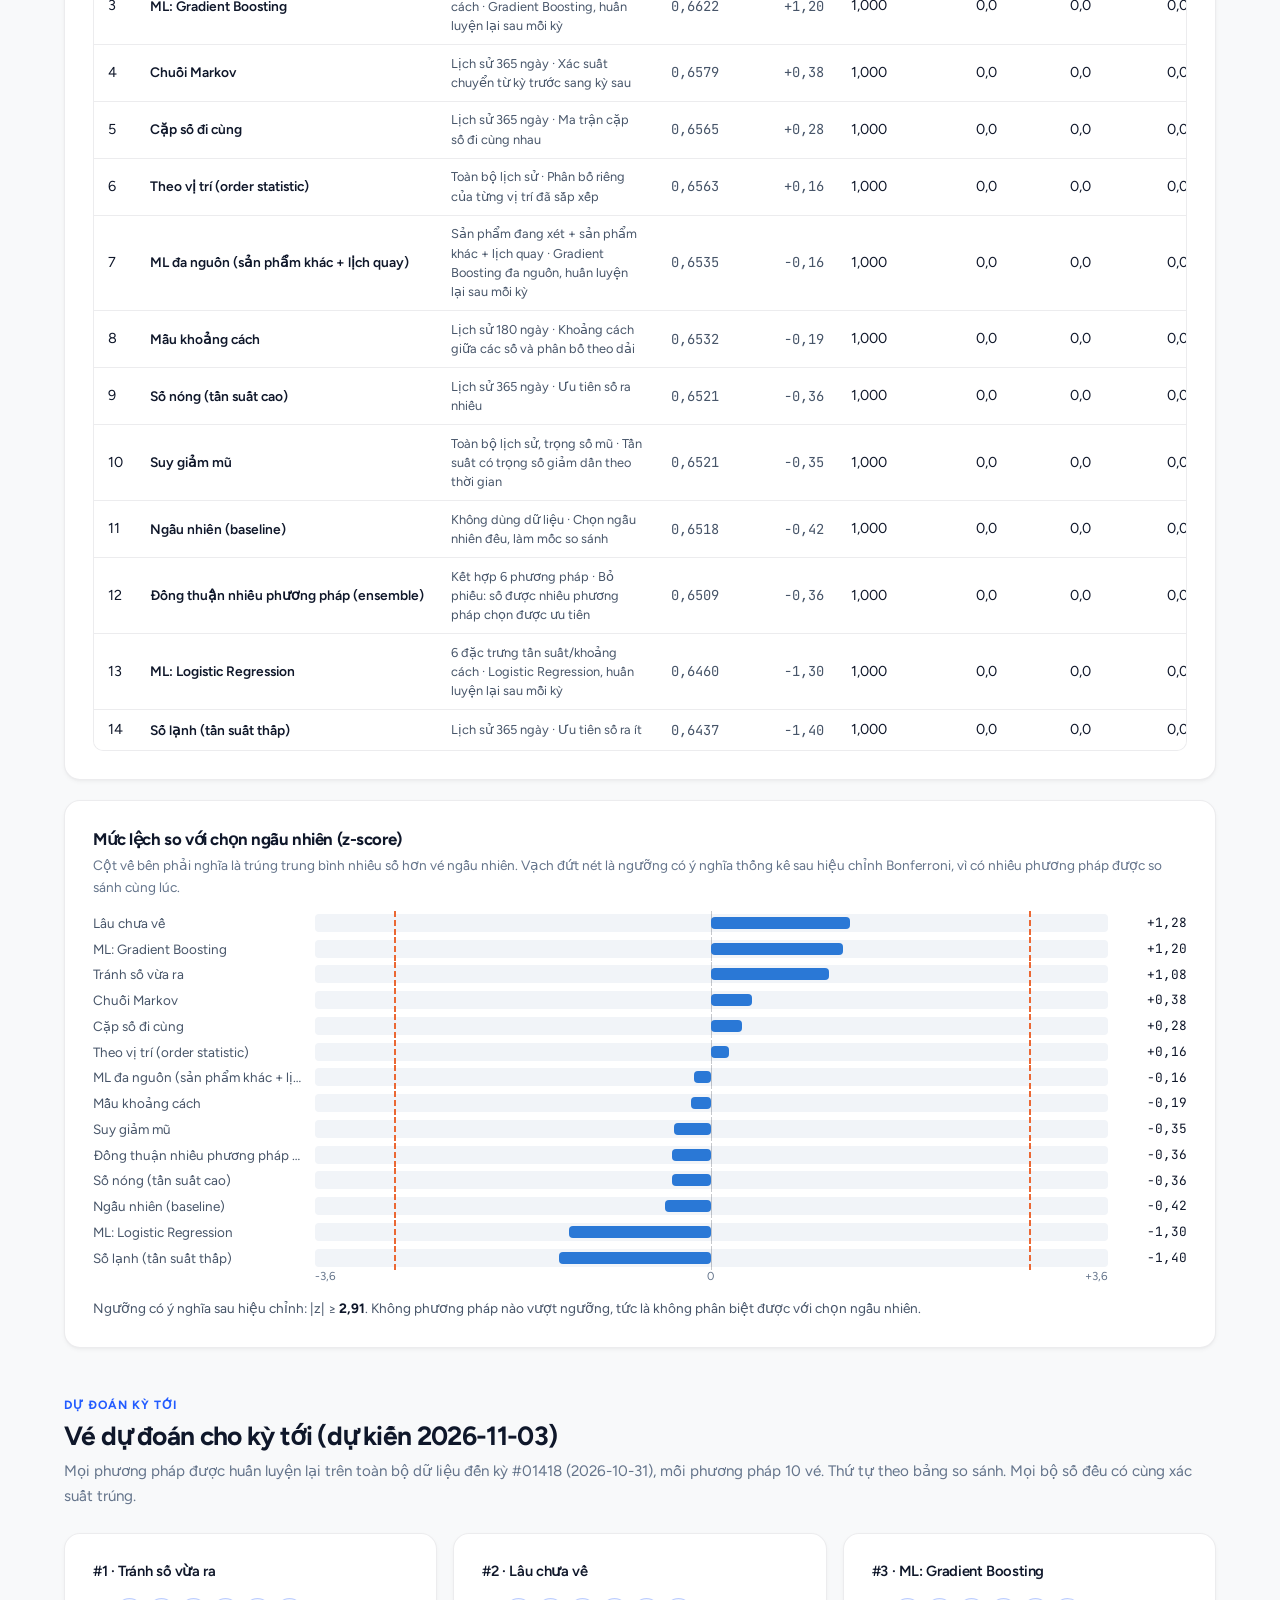
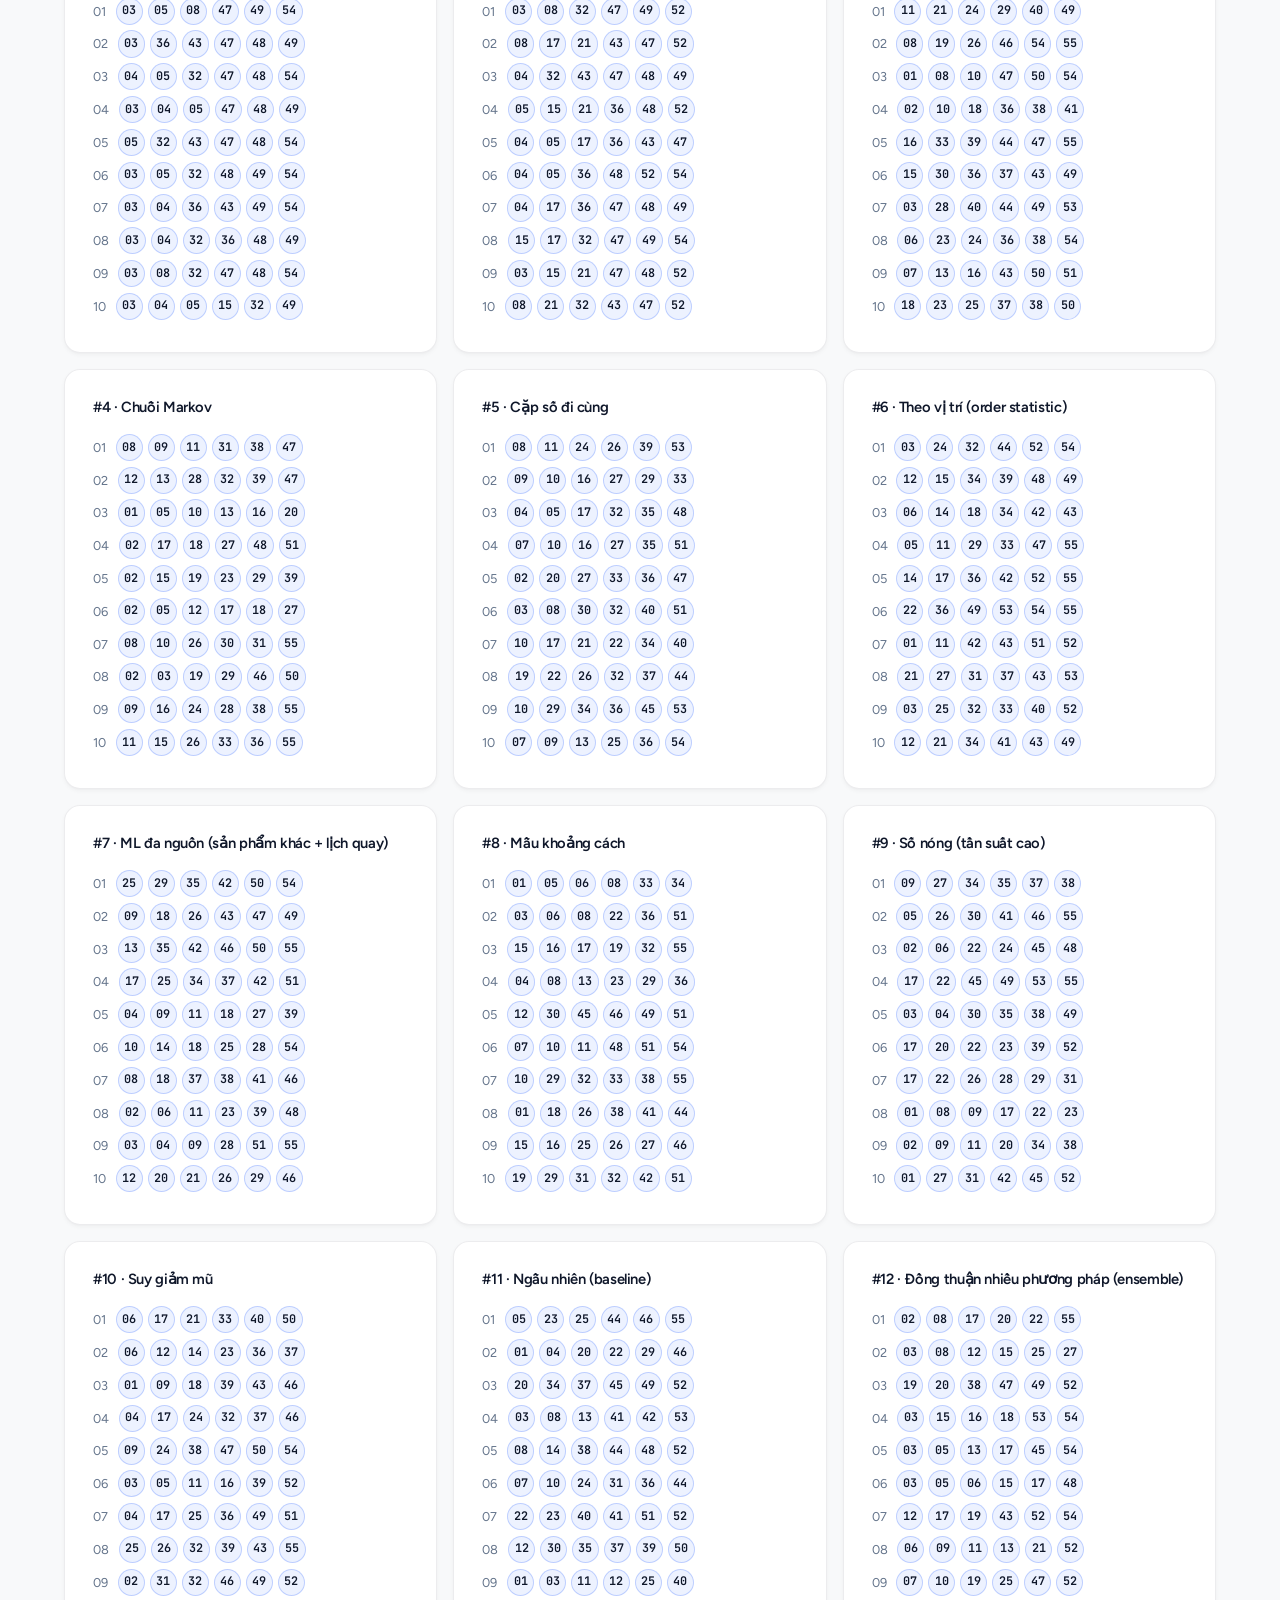
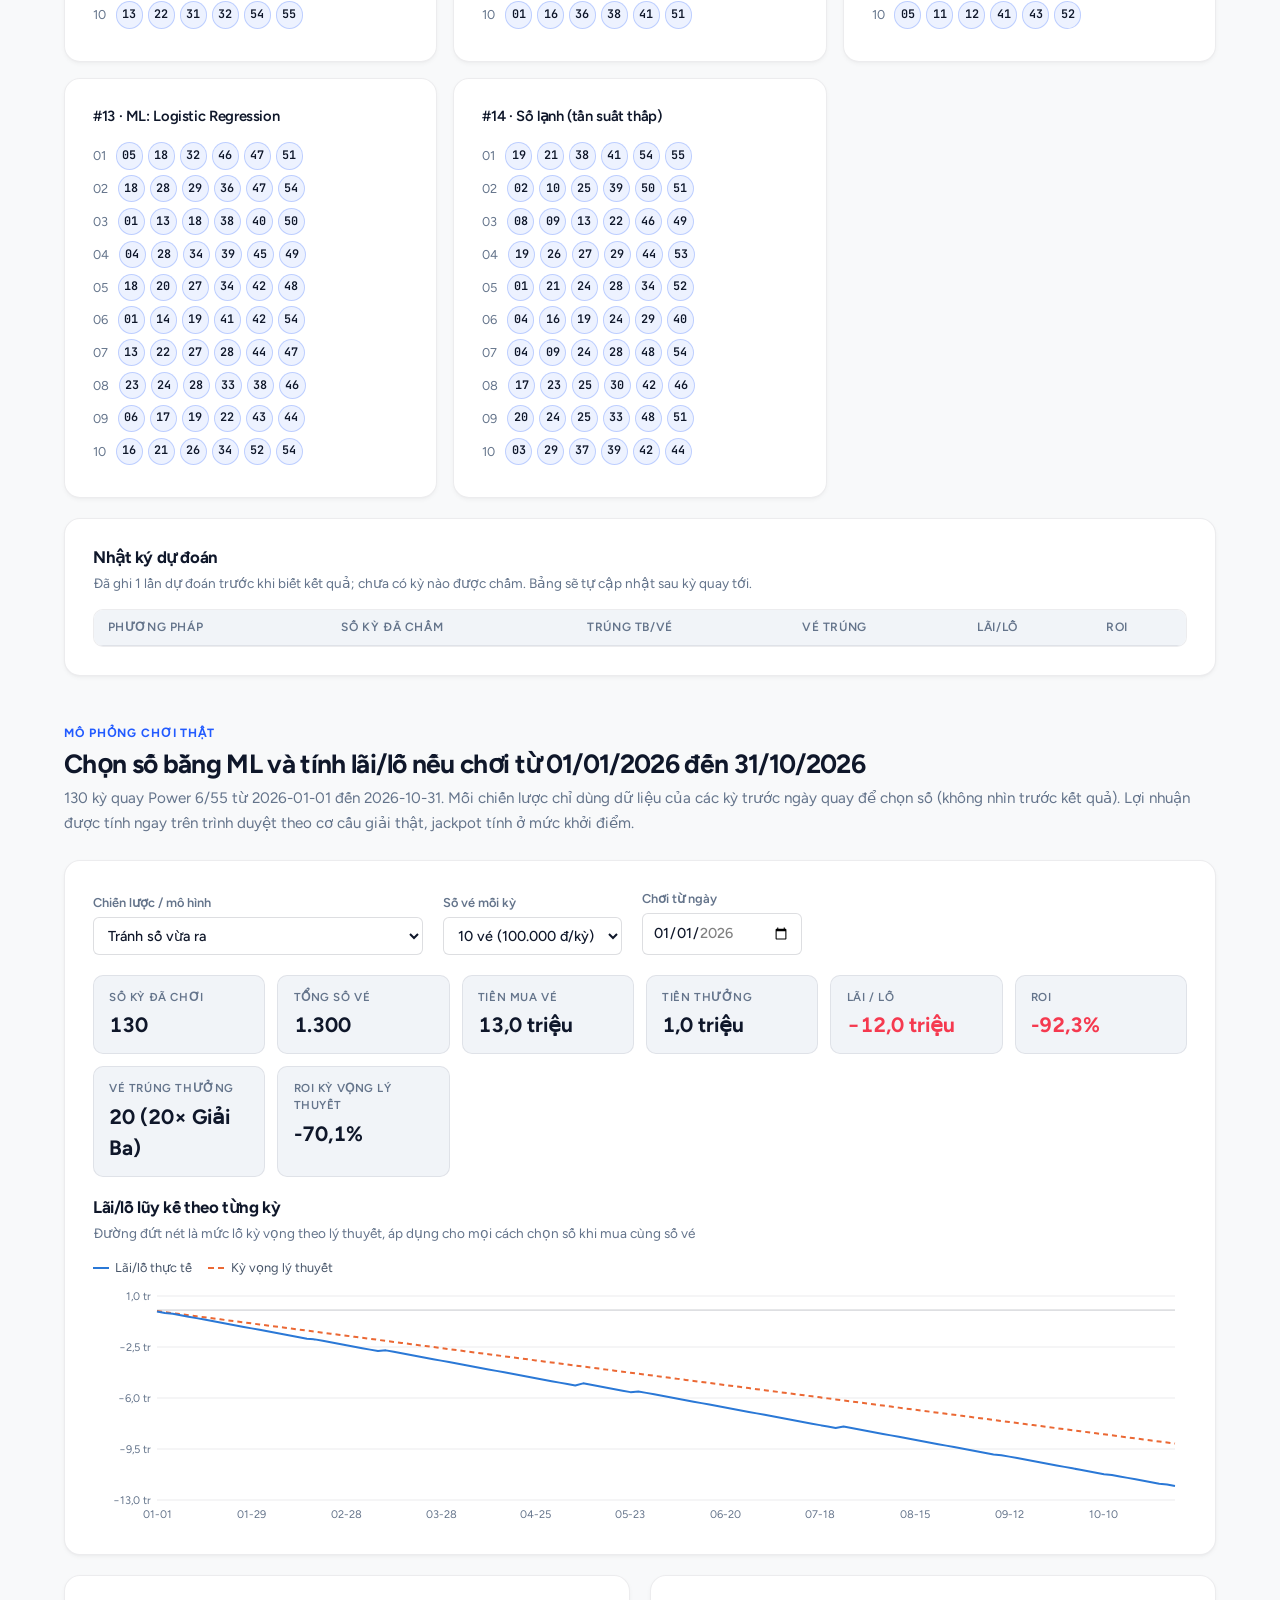
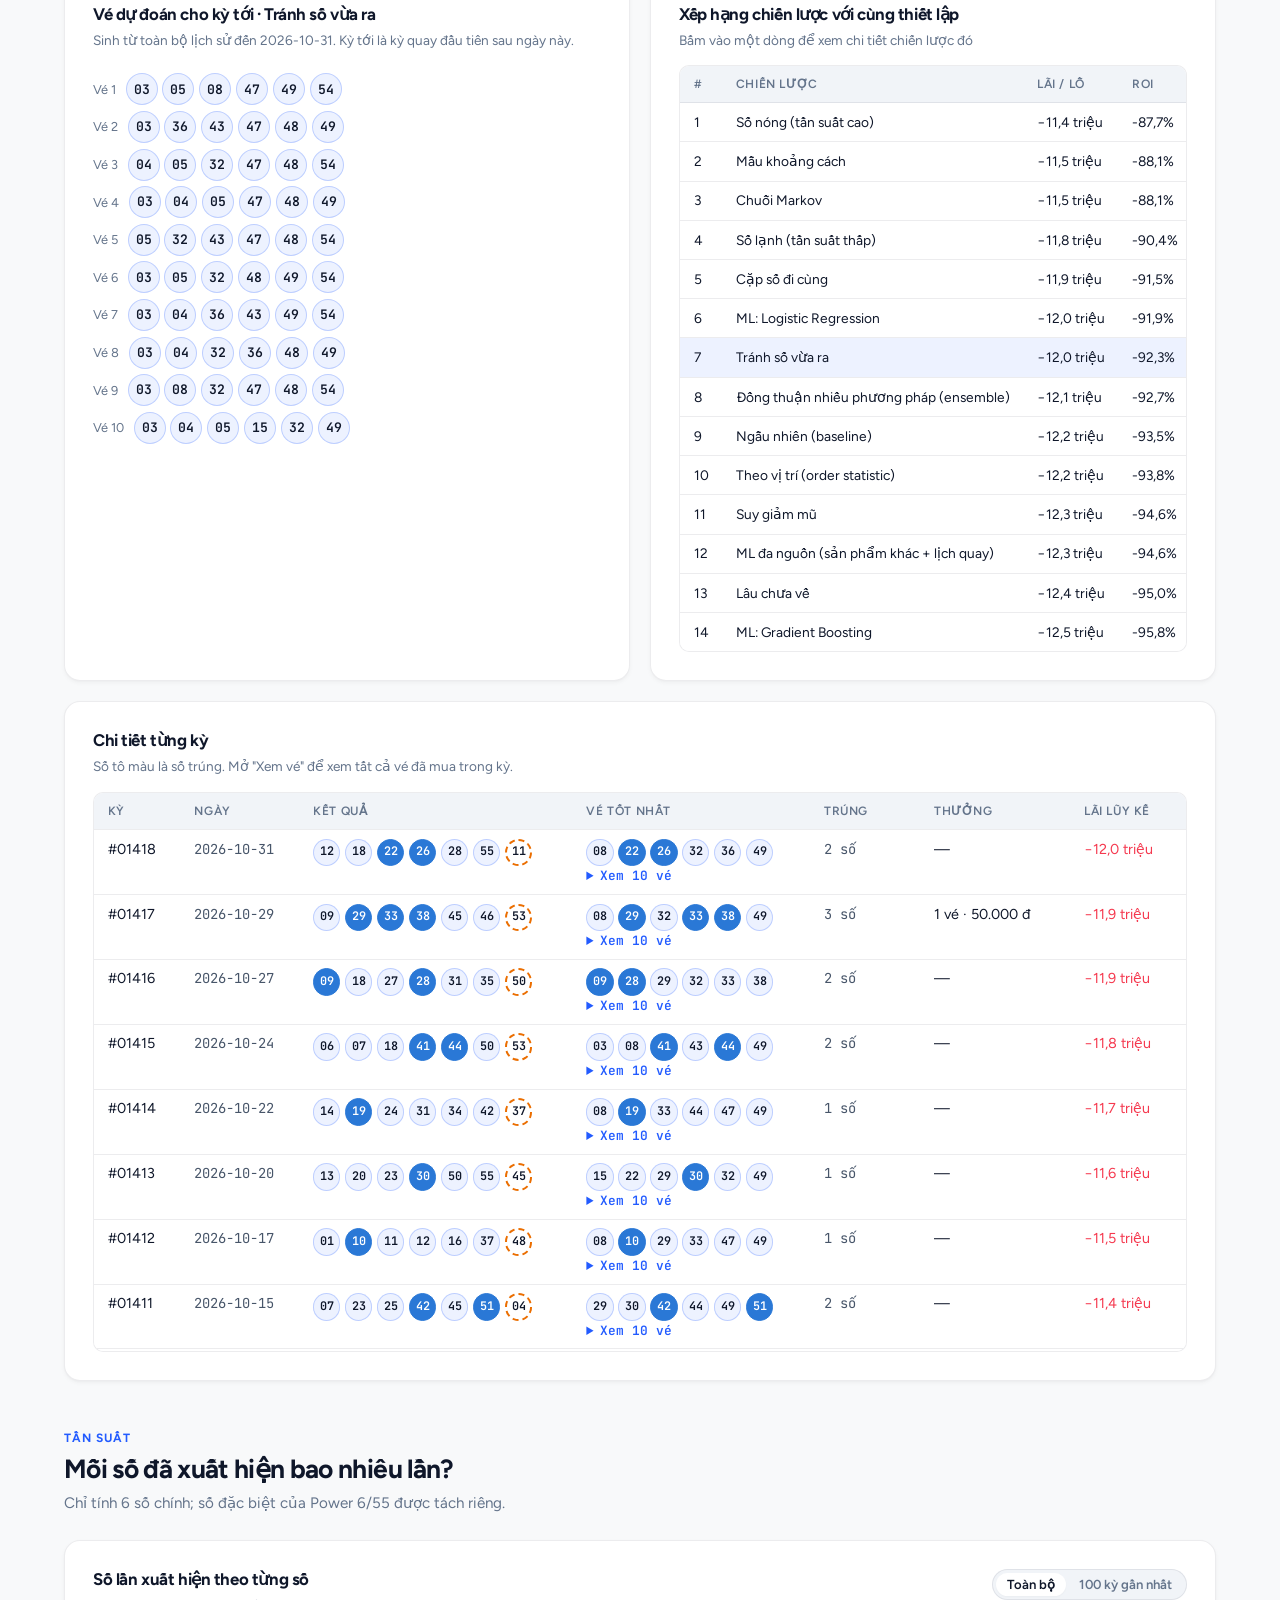
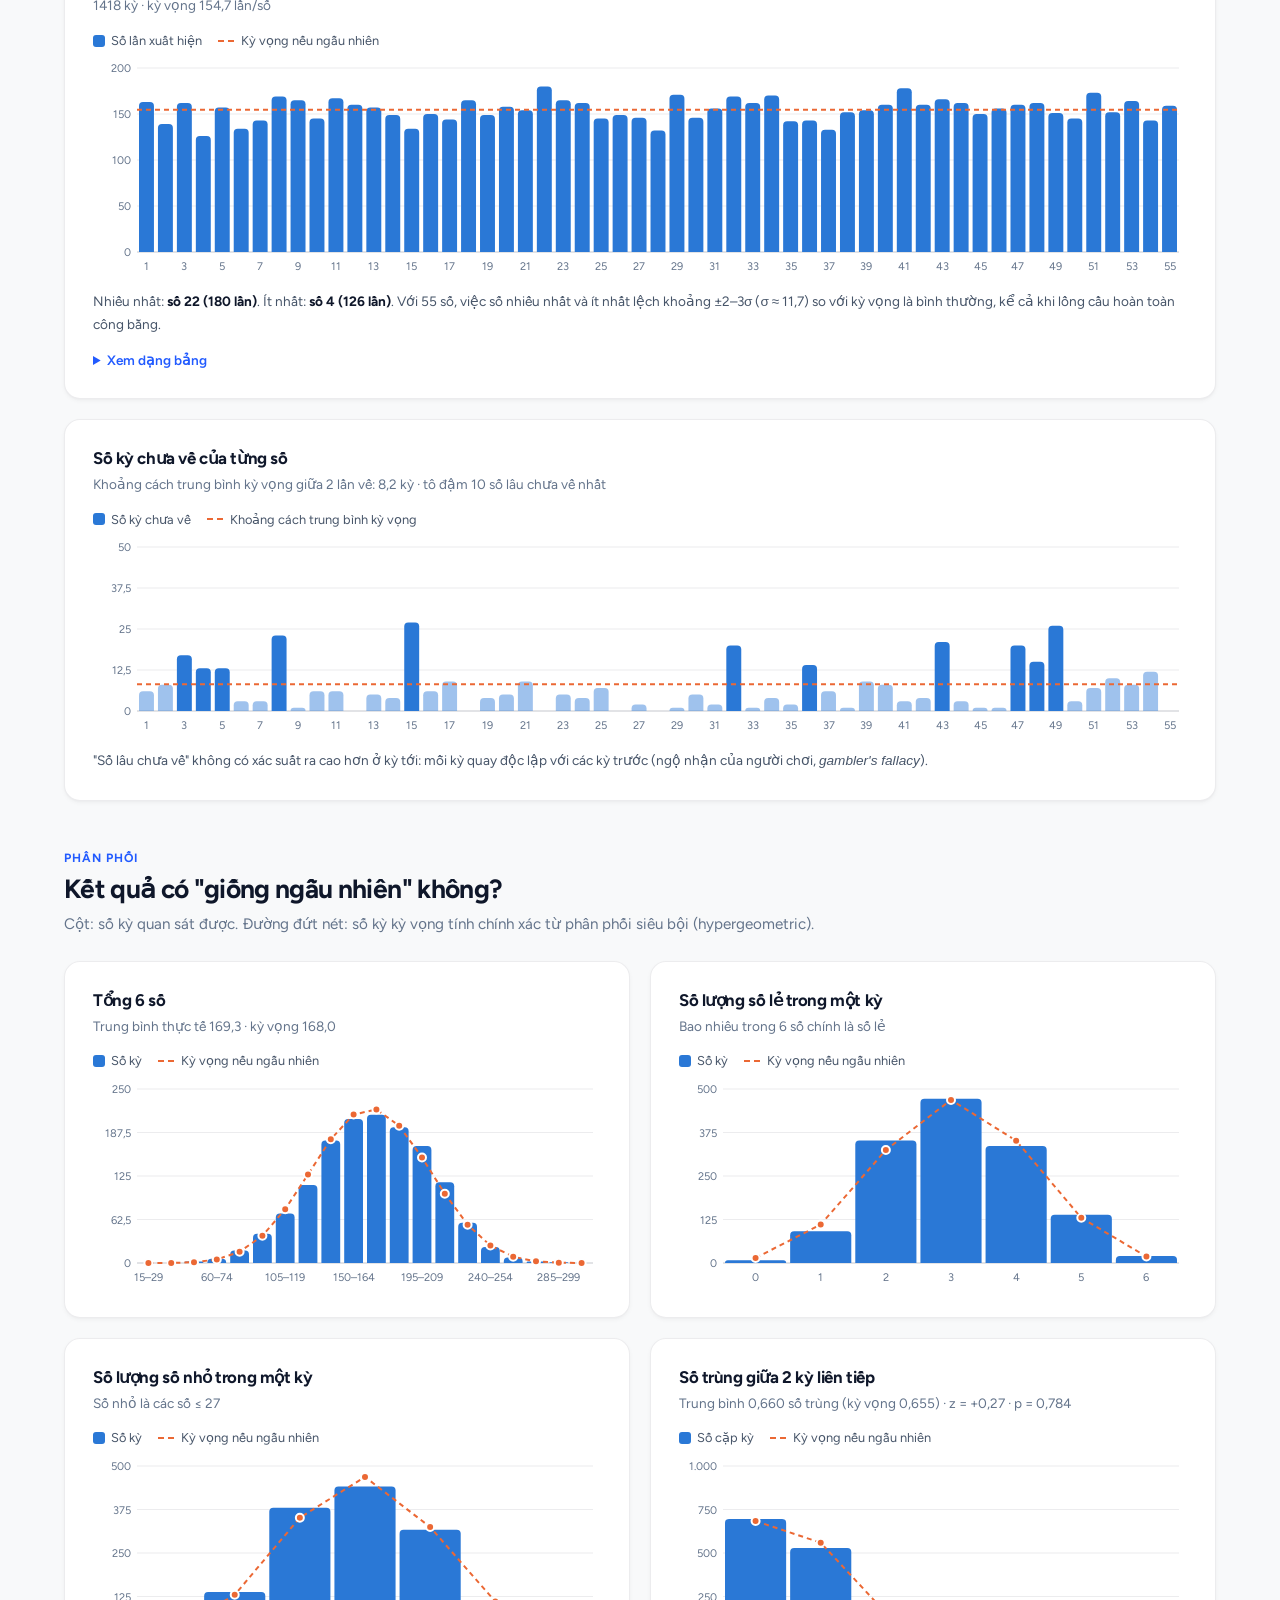
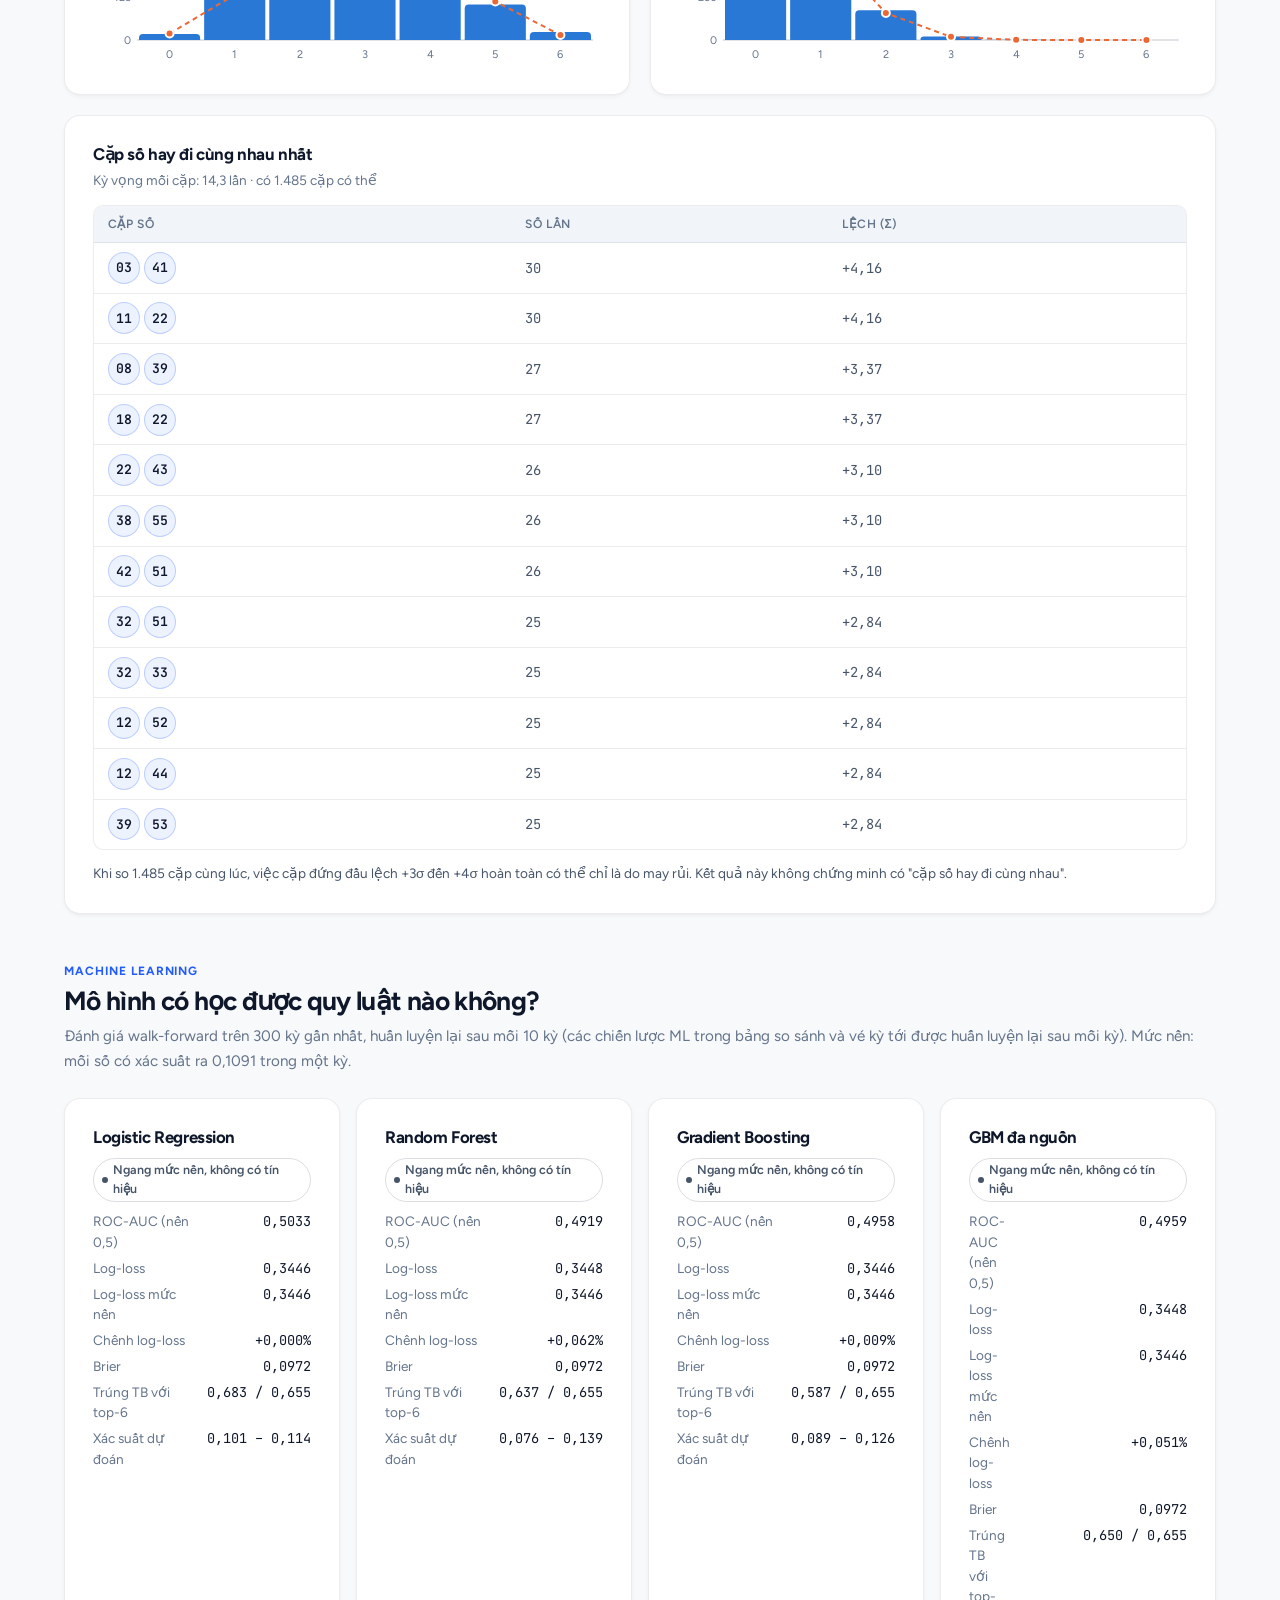
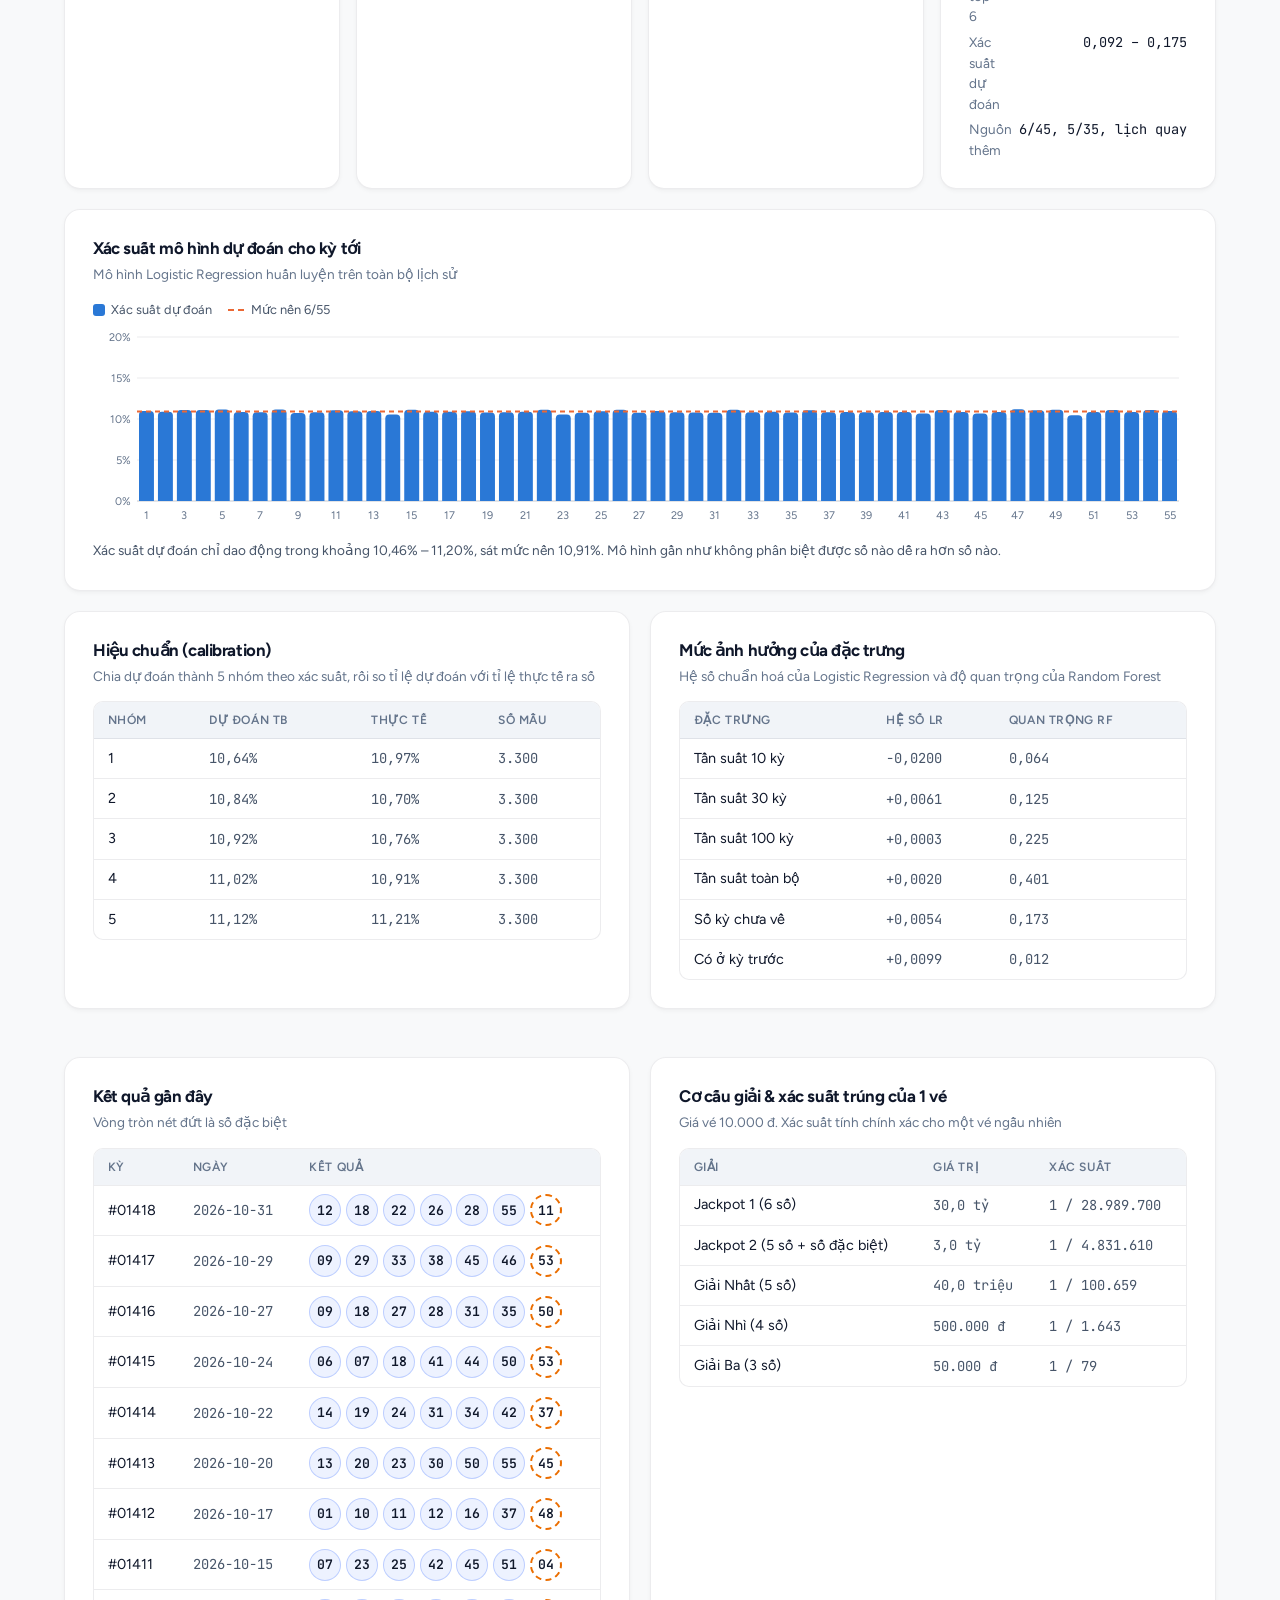
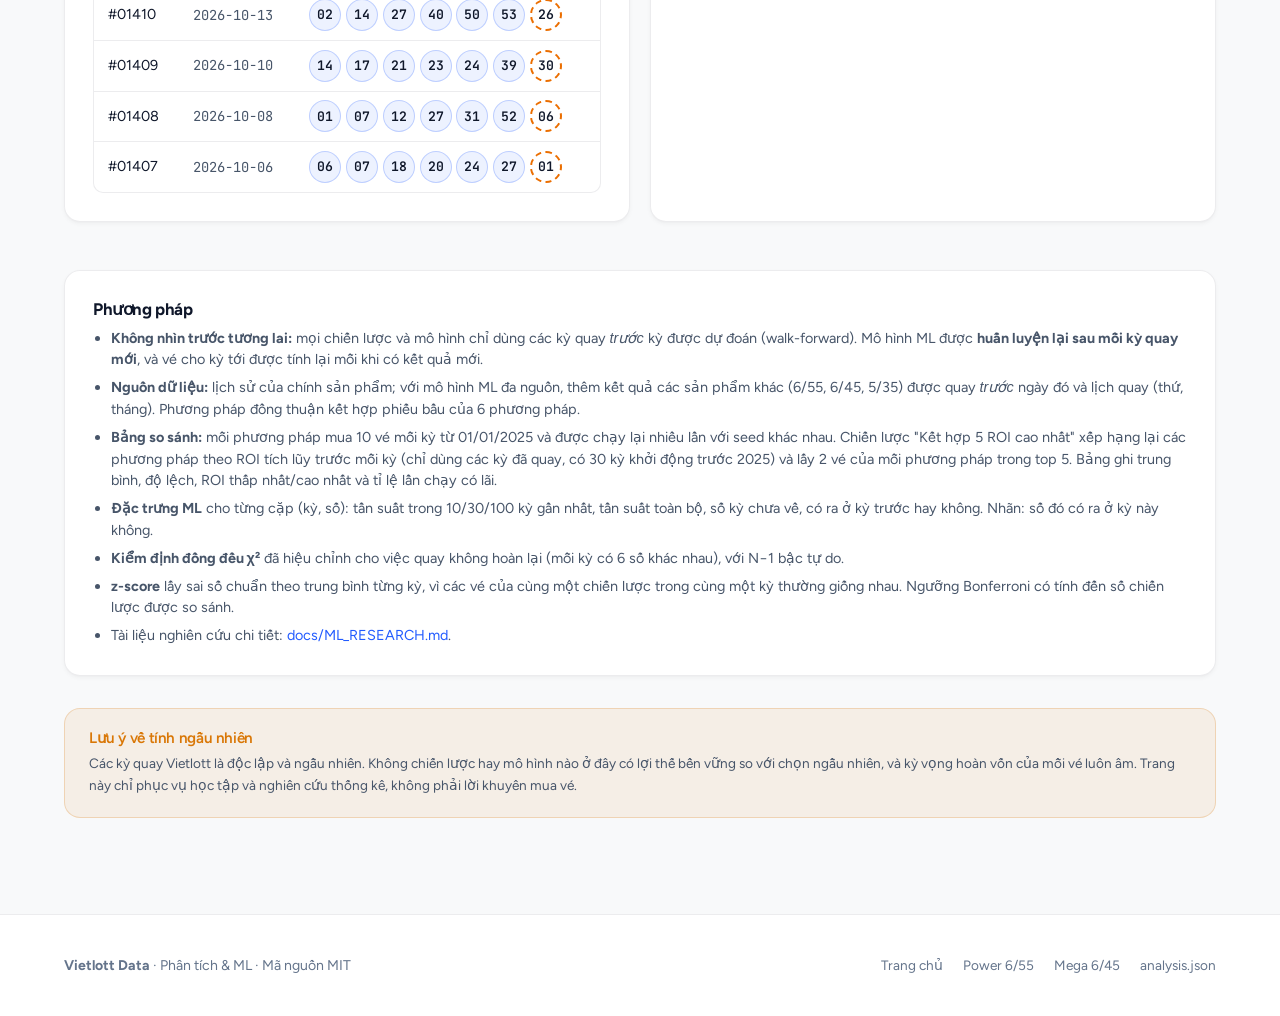
==== commit eeebeb13: "feat(dashboard): show the top-5-by-ROI strategy and label the comparison window Titles use the compa" ====
--- a/docs/analysis/index.html
+++ b/docs/analysis/index.html
@@ -612,7 +612,7 @@
                     </a>
                     <ul class="nav-menu">
                         <li><a href="#overview" class="nav-link">Tổng quan</a></li>
-                        <li><a href="#compare" class="nav-link">Bảng so sánh 2026</a></li>
+                        <li><a href="#compare" class="nav-link">Bảng so sánh</a></li>
                         <li><a href="#tickets" class="nav-link">Vé kỳ tới</a></li>
                         <li><a href="#simulator" class="nav-link">Mô phỏng</a></li>
                         <li><a href="#ml" class="nav-link">Machine Learning</a></li>
@@ -656,10 +656,11 @@
                 <section class="section" id="compare">
                     <div class="section-header">
                         <span class="section-eyebrow">Bảng thống kê chung</span>
-                        <h2 class="section-title">So sánh mọi phương pháp nếu chơi từ năm 2026</h2>
+                        <h2 class="section-title" id="cmpTitle">So sánh mọi phương pháp</h2>
                         <p class="section-description" id="cmpDesc"></p>
                     </div>
                     <div class="card best-card" id="bestCard"></div>
+                    <div class="card" style="margin-top: 1.25rem" id="topRoiCard"></div>
                     <div class="card" style="margin-top: 1.25rem">
                         <h3>Bảng thống kê chung</h3>
                         <p class="card-sub" id="cmpSub"></p>
@@ -692,7 +693,7 @@
                 <section class="section" id="simulator">
                     <div class="section-header">
                         <span class="section-eyebrow">Mô phỏng chơi thật</span>
-                        <h2 class="section-title">Chọn số bằng ML và tính lãi/lỗ nếu chơi từ năm 2026</h2>
+                        <h2 class="section-title" id="simTitle">Chọn số bằng ML và tính lãi/lỗ</h2>
                         <p class="section-description" id="simDesc"></p>
                     </div>
                     <div class="card">
@@ -853,7 +854,7 @@
                         <ul class="method-list">
                             <li><strong>Không nhìn trước tương lai:</strong> mọi chiến lược và mô hình chỉ dùng các kỳ quay <em>trước</em> kỳ được dự đoán (walk-forward). Mô hình ML được <strong>huấn luyện lại sau mỗi kỳ quay mới</strong>, và vé cho kỳ tới được tính lại mỗi khi có kết quả mới.</li>
                             <li><strong>Nguồn dữ liệu:</strong> lịch sử của chính sản phẩm; với mô hình ML đa nguồn, thêm kết quả các sản phẩm khác (6/55, 6/45, 5/35) được quay <em>trước</em> ngày đó và lịch quay (thứ, tháng). Phương pháp đồng thuận kết hợp phiếu bầu của 6 phương pháp.</li>
-                            <li><strong>Bảng so sánh:</strong> mỗi phương pháp mua 10 vé mỗi kỳ từ 01/01/2026 và được chạy lại nhiều lần với seed khác nhau. Bảng ghi trung bình, độ lệch, ROI thấp nhất/cao nhất và tỉ lệ lần chạy có lãi.</li>
+                            <li><strong>Bảng so sánh:</strong> mỗi phương pháp mua 10 vé mỗi kỳ từ 01/01/2025 và được chạy lại nhiều lần với seed khác nhau. Chiến lược "Kết hợp 5 ROI cao nhất" xếp hạng lại các phương pháp theo ROI tích lũy trước mỗi kỳ (chỉ dùng các kỳ đã quay, có 30 kỳ khởi động trước 2025) và lấy 2 vé của mỗi phương pháp trong top 5. Bảng ghi trung bình, độ lệch, ROI thấp nhất/cao nhất và tỉ lệ lần chạy có lãi.</li>
                             <li><strong>Đặc trưng ML</strong> cho từng cặp (kỳ, số): tần suất trong 10/30/100 kỳ gần nhất, tần suất toàn bộ, số kỳ chưa về, có ra ở kỳ trước hay không. Nhãn: số đó có ra ở kỳ này không.</li>
                             <li><strong>Kiểm định đồng đều χ²</strong> đã hiệu chỉnh cho việc quay không hoàn lại (mỗi kỳ có 6 số khác nhau), với N−1 bậc tự do.</li>
                             <li><strong>z-score</strong> lấy sai số chuẩn theo trung bình từng kỳ, vì các vé của cùng một chiến lược trong cùng một kỳ thường giống nhau. Ngưỡng Bonferroni có tính đến số chiến lược được so sánh.</li>
@@ -1160,6 +1161,10 @@
                 }
 
                 // ---------------------------------------------------------------- sections
+                function cmp_label(cmp) {
+                    return "từ " + cmp.start_date.split("-").reverse().join("/") + " đến " + cmp.end_date.split("-").reverse().join("/");
+                }
+
                 function renderProduct() {
                     renderers.length = 0;
                     const p = state.data.products[state.product];
@@ -1246,7 +1251,10 @@
                     document.getElementById("pairNote").textContent =
                         "Khi so " + nf.format(pr.n_pairs) + " cặp cùng lúc, việc cặp đứng đầu lệch +3σ đến +4σ hoàn toàn có thể chỉ là do may rủi. Kết quả này không chứng minh có \"cặp số hay đi cùng nhau\".";
 
-                    // Comparison 2026
+                    // Comparison
+                    const yearLabel = cmp_label(p.comparison);
+                    setText("cmpTitle", "So sánh mọi phương pháp nếu chơi " + yearLabel);
+                    setText("simTitle", "Chọn số bằng ML và tính lãi/lỗ nếu chơi " + yearLabel);
                     const cmp = p.comparison;
                     const rows = cmp.rows;
                     const best = rows.find(function (r) { return r.key === cmp.best_key; }) || rows[0];
@@ -1256,7 +1264,7 @@
                     const bestCard = document.getElementById("bestCard");
                     bestCard.replaceChildren();
                     const sigText = cmp.best_significant
-                        ? "Vượt ngưỡng ý nghĩa thống kê trong năm 2026. Cần theo dõi thêm qua nhật ký dự đoán trước khi tin là có lợi thế thật."
+                        ? "Vượt ngưỡng ý nghĩa thống kê trong giai đoạn này. Cần theo dõi thêm qua nhật ký dự đoán trước khi tin là có lợi thế thật."
                         : "Không vượt ngưỡng ý nghĩa thống kê: hơn vé ngẫu nhiên một chút nhưng hoàn toàn có thể là may rủi.";
                     bestCard.append(
                         el("div", {}, [
@@ -1287,12 +1295,28 @@
                     );
                     document.querySelectorAll("#cmpTable tbody tr").forEach(function (tr, i) { if (rows[i].key === cmp.best_key) tr.classList.add("is-best"); });
                     zChart("zChart", rows.slice().sort(function (a, b) { return b.z - a.z; }), cmp.bonferroni_z);
+                    const topCard = document.getElementById("topRoiCard");
+                    topCard.replaceChildren();
+                    const topRow = rows.find(function (r) { return r.key === "top5_roi"; });
+                    if (topRow) {
+                        const nameOf = {};
+                        rows.forEach(function (r) { nameOf[r.key] = r.name; });
+                        const usage = (cmp.top_roi_usage || []).map(function (u) { return u.name + " (" + u.draws + " kỳ)"; }).join(" · ");
+                        topCard.append(
+                            el("h3", { text: "Chiến lược kết hợp 5 ROI cao nhất" }),
+                            el("p", { class: "card-sub", text: "Trước mỗi kỳ, xếp hạng các phương pháp theo ROI tích lũy đến kỳ trước (có " + cmp.warmup_draws + " kỳ khởi động trước " + cmp.start_date + "), rồi lấy 2 vé của mỗi phương pháp trong top 5. Xếp hạng #" + topRow.rank + " trong bảng, trúng TB " + nf4.format(topRow.avg_matches) + " số/vé, ROI TB " + nf1.format(topRow.mean_roi) + "%." }),
+                            el("p", { class: "note" }, [el("strong", { text: "Top 5 cho kỳ tới: " }), (cmp.top_roi_keys || []).map(function (k) { return nameOf[k] || k; }).join(", ")]),
+                            el("p", { class: "note" }, [el("strong", { text: "Số kỳ mỗi phương pháp được chọn (lần chạy 1): " }), usage]),
+                        );
+                    } else {
+                        topCard.classList.add("is-hidden");
+                    }
                     const sig = rows.filter(function (r) { return Math.abs(r.z) >= cmp.bonferroni_z; });
                     document.getElementById("zNote").replaceChildren(
                         "Ngưỡng có ý nghĩa sau hiệu chỉnh: |z| ≥ ", el("strong", { text: nf2.format(cmp.bonferroni_z) }), ". ",
                         sig.length === 0
                             ? "Không phương pháp nào vượt ngưỡng, tức là không phân biệt được với chọn ngẫu nhiên."
-                            : sig.length + " phương pháp vượt ngưỡng trong năm 2026. Cần xác nhận thêm bằng dữ liệu các kỳ sau (nhật ký dự đoán), vì kết quả này vẫn có thể do ngẫu nhiên.",
+                            : sig.length + " phương pháp vượt ngưỡng trong giai đoạn này. Cần xác nhận thêm bằng dữ liệu các kỳ sau (nhật ký dự đoán), vì kết quả này vẫn có thể do ngẫu nhiên.",
                     );
 
                     // ML
@@ -1348,13 +1372,14 @@
                     // Next draw & ledger
                     const nd = p.next_draw;
                     setText("nextTitle", "Vé dự đoán cho kỳ tới (dự kiến " + nd.target_date + ")");
-                    setText("nextDesc", "Mọi phương pháp được huấn luyện lại trên toàn bộ dữ liệu đến kỳ #" + nd.after_id + " (" + nd.after_date + "), mỗi phương pháp " + nd.n_tickets + " vé. Thứ tự theo bảng so sánh 2026. Mọi bộ số đều có cùng xác suất trúng.");
+                    setText("nextDesc", "Mọi phương pháp được huấn luyện lại trên toàn bộ dữ liệu đến kỳ #" + nd.after_id + " (" + nd.after_date + "), mỗi phương pháp " + nd.n_tickets + " vé. Thứ tự theo bảng so sánh. Mọi bộ số đều có cùng xác suất trúng.");
                     const grid = document.getElementById("ticketGrid");
                     grid.replaceChildren();
                     const order = {};
                     rows.forEach(function (r) { order[r.key] = r.rank; });
-                    nd.strategies.slice().sort(function (a, b) { return (order[a.key] || 99) - (order[b.key] || 99); }).forEach(function (s) {
+                    nd.strategies.filter(function (s) { return s.key.indexOf("picks_") !== 0; }).sort(function (a, b) { return (order[a.key] || 99) - (order[b.key] || 99); }).forEach(function (s) {
                         const card = el("div", { class: "card ticket-card" }, [el("h4", { text: (order[s.key] ? "#" + order[s.key] + " · " : "") + s.name })]);
+                        if (s.selected) card.appendChild(el("p", { class: "card-sub", text: "Top 5 ROI: " + s.selected.map(function (k) { const r = rows.find(function (x) { return x.key === k; }); return r ? r.name : k; }).join(", ") }));
                         const list = el("div", { class: "ticket-list" });
                         s.tickets.forEach(function (t, i) { list.appendChild(el("div", { class: "ticket-row" }, [el("span", { class: "muted", text: String(i + 1).padStart(2, "0") }), (function () { const b = el("span", { class: "balls" }); t.forEach(function (n) { b.appendChild(el("span", { class: "ball sm", text: String(n).padStart(2, "0") })); }); return b; })()])); });
                         card.appendChild(list);
--- a/docs/styles.css
+++ b/docs/styles.css
@@ -0,0 +1,1434 @@
+/**
+ * Vietlott Data - Astryx Design System
+ * Inspired by Meta Astryx (https://astryx.atmeta.com/components)
+ * Pure custom CSS without npm dependencies.
+ */
+
+/* ==========================================================================
+   Design Tokens & Variables
+   ========================================================================== */
+
+:root {
+    /* Color Palette - Light Mode */
+    --bg-page: #F8F9FA;
+    --bg-surface: #FFFFFF;
+    --bg-surface-raised: #FFFFFF;
+    --bg-surface-hover: #F1F5F9;
+    --bg-subtle: #F1F4F8;
+    --bg-input: #FFFFFF;
+
+    /* Text */
+    --text-primary: #0F172A;
+    --text-secondary: #475569;
+    --text-muted: #64748B;
+    --text-inverse: #FFFFFF;
+
+    /* Borders */
+    --border-subtle: rgba(15, 23, 42, 0.08);
+    --border-default: rgba(15, 23, 42, 0.14);
+    --border-strong: rgba(15, 23, 42, 0.24);
+
+    /* Brand / Accent - Astryx Blue */
+    --color-brand: #225BFF;
+    --color-brand-hover: #1546DC;
+    --color-brand-subtle: rgba(34, 91, 255, 0.08);
+    --color-brand-border: rgba(34, 91, 255, 0.24);
+    --color-on-brand: #FFFFFF;
+
+    /* Categorical Product Colors (Astryx categorical palette) */
+    --cat-blue: #0171E3;
+    --cat-blue-bg: rgba(1, 113, 227, 0.08);
+    --cat-blue-border: rgba(1, 113, 227, 0.22);
+
+    --cat-red: #F5394F;
+    --cat-red-bg: rgba(245, 57, 79, 0.08);
+    --cat-red-border: rgba(245, 57, 79, 0.22);
+
+    --cat-purple: #6B1EFD;
+    --cat-purple-bg: rgba(107, 30, 253, 0.08);
+    --cat-purple-border: rgba(107, 30, 253, 0.22);
+
+    --cat-orange: #EB6E00;
+    --cat-orange-bg: rgba(235, 110, 0, 0.08);
+    --cat-orange-border: rgba(235, 110, 0, 0.22);
+
+    --cat-green: #0B991F;
+    --cat-green-bg: rgba(11, 153, 31, 0.08);
+    --cat-green-border: rgba(11, 153, 31, 0.22);
+
+    --cat-teal: #08A3A3;
+    --cat-teal-bg: rgba(8, 163, 163, 0.08);
+    --cat-teal-border: rgba(8, 163, 163, 0.22);
+
+    --cat-amber: #D97706;
+    --cat-amber-bg: rgba(217, 119, 6, 0.08);
+    --cat-amber-border: rgba(217, 119, 6, 0.22);
+
+    /* Typography */
+    --font-sans: 'Figtree', -apple-system, BlinkMacSystemFont, 'Segoe UI', Roboto, Helvetica, Arial, sans-serif;
+    --font-mono: 'JetBrains Mono', ui-monospace, 'SF Mono', Menlo, Monaco, Consolas, monospace;
+
+    /* Border Radii (Astryx scale) */
+    --radius-xs: 4px;
+    --radius-sm: 6px;
+    --radius-md: 10px;
+    --radius-lg: 16px;
+    --radius-xl: 24px;
+    --radius-full: 9999px;
+
+    /* Shadows */
+    --shadow-xs: 0 1px 2px rgba(0, 0, 0, 0.03);
+    --shadow-sm: 0 2px 4px rgba(0, 0, 0, 0.04), 0 1px 2px rgba(0, 0, 0, 0.02);
+    --shadow-md: 0 4px 12px -2px rgba(0, 0, 0, 0.06), 0 2px 4px -2px rgba(0, 0, 0, 0.02);
+    --shadow-lg: 0 12px 24px -4px rgba(0, 0, 0, 0.08), 0 6px 12px -4px rgba(0, 0, 0, 0.03);
+    --shadow-glow: 0 0 20px rgba(34, 91, 255, 0.25);
+
+    /* Transitions */
+    --transition-fast: 150ms cubic-bezier(0.16, 1, 0.3, 1);
+    --transition-base: 220ms cubic-bezier(0.16, 1, 0.3, 1);
+    --transition-smooth: 350ms cubic-bezier(0.16, 1, 0.3, 1);
+
+    /* Navigation height */
+    --nav-height: 64px;
+}
+
+/* Dark Theme Variables */
+[data-theme="dark"] {
+    --bg-page: #0B0E14;
+    --bg-surface: #141822;
+    --bg-surface-raised: #1A202C;
+    --bg-surface-hover: #222938;
+    --bg-subtle: #181D29;
+    --bg-input: #11141C;
+
+    --text-primary: #F8FAFC;
+    --text-secondary: #CBD5E1;
+    --text-muted: #8291A5;
+    --text-inverse: #0B0E14;
+
+    --border-subtle: rgba(255, 255, 255, 0.07);
+    --border-default: rgba(255, 255, 255, 0.12);
+    --border-strong: rgba(255, 255, 255, 0.2);
+
+    --color-brand: #3D87FF;
+    --color-brand-hover: #60A5FA;
+    --color-brand-subtle: rgba(61, 135, 255, 0.12);
+    --color-brand-border: rgba(61, 135, 255, 0.28);
+    --color-on-brand: #0B0E14;
+
+    /* Categorical Dark adjustments */
+    --cat-blue: #38BDF8;
+    --cat-blue-bg: rgba(56, 189, 248, 0.12);
+    --cat-blue-border: rgba(56, 189, 248, 0.28);
+
+    --cat-red: #FB7185;
+    --cat-red-bg: rgba(251, 113, 133, 0.12);
+    --cat-red-border: rgba(251, 113, 133, 0.28);
+
+    --cat-purple: #A78BFA;
+    --cat-purple-bg: rgba(167, 139, 250, 0.12);
+    --cat-purple-border: rgba(167, 139, 250, 0.28);
+
+    --cat-orange: #FB923C;
+    --cat-orange-bg: rgba(251, 146, 60, 0.12);
+    --cat-orange-border: rgba(251, 146, 60, 0.28);
+
+    --cat-green: #4ADE80;
+    --cat-green-bg: rgba(74, 222, 128, 0.12);
+    --cat-green-border: rgba(74, 222, 128, 0.28);
+
+    --cat-teal: #2DD4BF;
+    --cat-teal-bg: rgba(45, 212, 191, 0.12);
+    --cat-teal-border: rgba(45, 212, 191, 0.28);
+
+    --cat-amber: #FBBF24;
+    --cat-amber-bg: rgba(251, 191, 36, 0.12);
+    --cat-amber-border: rgba(251, 191, 36, 0.28);
+
+    --shadow-xs: 0 1px 2px rgba(0, 0, 0, 0.4);
+    --shadow-sm: 0 2px 4px rgba(0, 0, 0, 0.5);
+    --shadow-md: 0 4px 12px -2px rgba(0, 0, 0, 0.6);
+    --shadow-lg: 0 12px 24px -4px rgba(0, 0, 0, 0.7);
+    --shadow-glow: 0 0 24px rgba(61, 135, 255, 0.35);
+}
+
+/* ==========================================================================
+   CSS Reset & Base
+   ========================================================================== */
+
+*, *::before, *::after {
+    margin: 0;
+    padding: 0;
+    box-sizing: border-box;
+}
+
+html, body {
+    overflow-x: hidden;
+}
+
+html {
+    scroll-behavior: smooth;
+    font-size: 16px;
+    -webkit-font-smoothing: antialiased;
+    -moz-osx-font-smoothing: grayscale;
+}
+
+body {
+    font-family: var(--font-sans);
+    background-color: var(--bg-page);
+    color: var(--text-primary);
+    line-height: 1.5;
+    min-height: 100vh;
+    display: flex;
+    flex-direction: column;
+    transition: background-color var(--transition-base), color var(--transition-base);
+}
+
+/* Selection */
+::selection {
+    background-color: var(--color-brand-subtle);
+    color: var(--color-brand);
+}
+
+/* Ambient hero glow */
+.ambient-glow {
+    position: absolute;
+    top: 0;
+    left: 50%;
+    transform: translateX(-50%);
+    width: min(1000px, 95vw);
+    height: 380px;
+    background: radial-gradient(circle at 50% 30%, var(--color-brand-subtle) 0%, transparent 70%);
+    pointer-events: none;
+    z-index: 0;
+    opacity: 0.8;
+}
+
+/* ==========================================================================
+   Typography
+   ========================================================================== */
+
+h1, h2, h3, h4, h5, h6 {
+    color: var(--text-primary);
+    font-weight: 700;
+    letter-spacing: -0.025em;
+    line-height: 1.25;
+}
+
+h1 { font-size: clamp(2rem, 4vw + 1rem, 3.25rem); font-weight: 800; }
+h2 { font-size: clamp(1.4rem, 2vw + 0.8rem, 1.85rem); }
+h3 { font-size: 1.2rem; font-weight: 600; }
+h4 { font-size: 1rem; font-weight: 600; }
+
+p {
+    color: var(--text-secondary);
+    line-height: 1.65;
+}
+
+a {
+    color: var(--color-brand);
+    text-decoration: none;
+    transition: color var(--transition-fast);
+}
+
+a:hover {
+    color: var(--color-brand-hover);
+}
+
+/* ==========================================================================
+   Layout Containers
+   ========================================================================== */
+
+.container {
+    min-width: 0;
+    width: 100%;
+    max-width: 1200px;
+    margin: 0 auto;
+    padding: 0 1.5rem;
+    position: relative;
+    z-index: 1;
+}
+
+main {
+    flex: 1;
+    padding-bottom: 4rem;
+}
+
+/* ==========================================================================
+   Top Navigation Bar (Astryx Top Nav)
+   ========================================================================== */
+
+.top-nav-wrapper {
+    position: sticky;
+    top: 0;
+    z-index: 1000;
+    backdrop-filter: blur(16px);
+    -webkit-backdrop-filter: blur(16px);
+    background-color: color-mix(in srgb, var(--bg-page) 82%, transparent);
+    border-bottom: 1px solid var(--border-subtle);
+    transition: background-color var(--transition-base), border-color var(--transition-base);
+}
+
+.top-nav {
+    display: flex;
+    align-items: center;
+    justify-content: space-between;
+    height: var(--nav-height);
+    gap: 1rem;
+}
+
+.brand-link {
+    display: flex;
+    align-items: center;
+    gap: 0.75rem;
+    text-decoration: none;
+    color: var(--text-primary);
+    font-weight: 700;
+    font-size: 1.15rem;
+    letter-spacing: -0.02em;
+    user-select: none;
+}
+
+.brand-icon {
+    width: 32px;
+    height: 32px;
+    display: flex;
+    align-items: center;
+    justify-content: center;
+    background: var(--color-brand);
+    color: #FFFFFF;
+    border-radius: var(--radius-md);
+    box-shadow: 0 2px 8px var(--color-brand-border);
+    transition: transform var(--transition-base);
+}
+
+.brand-link:hover .brand-icon {
+    transform: scale(1.05);
+}
+
+.brand-icon svg {
+    width: 18px;
+    height: 18px;
+}
+
+.brand-version {
+    font-size: 0.7rem;
+    font-weight: 600;
+    padding: 2px 7px;
+    border-radius: var(--radius-full);
+    background: var(--color-brand-subtle);
+    color: var(--color-brand);
+    border: 1px solid var(--color-brand-border);
+    margin-left: 0.25rem;
+}
+
+.nav-menu {
+    display: flex;
+    align-items: center;
+    gap: 0.5rem;
+    list-style: none;
+}
+
+.nav-link {
+    padding: 0.45rem 0.85rem;
+    font-size: 0.9rem;
+    font-weight: 500;
+    color: var(--text-secondary);
+    border-radius: var(--radius-full);
+    transition: all var(--transition-fast);
+}
+
+.nav-link:hover {
+    color: var(--text-primary);
+    background-color: var(--bg-surface-hover);
+    text-decoration: none;
+}
+
+.nav-actions {
+    display: flex;
+    align-items: center;
+    gap: 0.6rem;
+}
+
+/* Segmented Control for Language Switcher */
+.segmented-control {
+    display: inline-flex;
+    background-color: var(--bg-subtle);
+    border: 1px solid var(--border-subtle);
+    border-radius: var(--radius-full);
+    padding: 3px;
+    gap: 2px;
+}
+
+.segmented-btn {
+    border: none;
+    background: transparent;
+    color: var(--text-muted);
+    font-family: var(--font-sans);
+    font-size: 0.82rem;
+    font-weight: 600;
+    padding: 4px 11px;
+    border-radius: var(--radius-full);
+    cursor: pointer;
+    transition: all var(--transition-fast);
+}
+
+.segmented-btn:hover {
+    color: var(--text-primary);
+}
+
+.segmented-btn.active {
+    background-color: var(--bg-surface);
+    color: var(--text-primary);
+    box-shadow: var(--shadow-xs);
+}
+
+/* Icon Buttons (Theme toggle, Github link) */
+.icon-btn {
+    display: inline-flex;
+    align-items: center;
+    justify-content: center;
+    width: 36px;
+    height: 36px;
+    border-radius: var(--radius-full);
+    border: 1px solid var(--border-subtle);
+    background-color: var(--bg-surface);
+    color: var(--text-secondary);
+    cursor: pointer;
+    transition: all var(--transition-fast);
+}
+
+.icon-btn:hover {
+    background-color: var(--bg-surface-hover);
+    color: var(--text-primary);
+    border-color: var(--border-default);
+    transform: translateY(-1px);
+}
+
+.icon-btn svg {
+    width: 17px;
+    height: 17px;
+}
+
+.theme-icon-sun { display: none; }
+.theme-icon-moon { display: block; }
+[data-theme="dark"] .theme-icon-sun { display: block; }
+[data-theme="dark"] .theme-icon-moon { display: none; }
+
+/* ==========================================================================
+   Hero Section
+   ========================================================================== */
+
+.hero-section {
+    padding: 3.5rem 0 2.5rem 0;
+    text-align: center;
+    display: flex;
+    flex-direction: column;
+    align-items: center;
+}
+
+.hero-pill {
+    display: inline-flex;
+    align-items: center;
+    gap: 0.5rem;
+    padding: 0.35rem 0.95rem;
+    border-radius: var(--radius-full);
+    background: var(--color-brand-subtle);
+    border: 1px solid var(--color-brand-border);
+    color: var(--color-brand);
+    font-size: 0.82rem;
+    font-weight: 600;
+    margin-bottom: 1.25rem;
+    transition: all var(--transition-fast);
+}
+
+.hero-title {
+    margin-bottom: 0.85rem;
+    letter-spacing: -0.03em;
+}
+
+.hero-subtitle {
+    font-size: 1.15rem;
+    color: var(--text-secondary);
+    max-width: 680px;
+    margin-bottom: 1.75rem;
+    line-height: 1.6;
+}
+
+.badges {
+    display: flex;
+    flex-wrap: wrap;
+    justify-content: center;
+    gap: 0.6rem;
+    margin-bottom: 2rem;
+}
+
+.badge {
+    display: inline-flex;
+    align-items: center;
+    gap: 0.35rem;
+    padding: 0.35rem 0.85rem;
+    font-size: 0.8rem;
+    font-weight: 600;
+    border-radius: var(--radius-full);
+    background-color: var(--bg-surface);
+    color: var(--text-secondary);
+    border: 1px solid var(--border-subtle);
+    box-shadow: var(--shadow-xs);
+    transition: all var(--transition-fast);
+    text-decoration: none;
+}
+
+.badge:hover {
+    color: var(--text-primary);
+    border-color: var(--border-default);
+    transform: translateY(-1px);
+    text-decoration: none;
+}
+
+.badge-green {
+    background-color: var(--cat-green-bg);
+    color: var(--cat-green);
+    border-color: var(--cat-green-border);
+}
+
+.hero-actions {
+    display: flex;
+    align-items: center;
+    gap: 0.85rem;
+    flex-wrap: wrap;
+    justify-content: center;
+}
+
+/* ==========================================================================
+   Buttons (Astryx Button System)
+   ========================================================================== */
+
+.btn {
+    display: inline-flex;
+    align-items: center;
+    justify-content: center;
+    gap: 0.5rem;
+    padding: 0.55rem 1.25rem;
+    font-family: var(--font-sans);
+    font-size: 0.92rem;
+    font-weight: 600;
+    border-radius: var(--radius-full);
+    cursor: pointer;
+    border: 1px solid transparent;
+    transition: all var(--transition-base);
+    text-decoration: none;
+    line-height: 1.4;
+    white-space: nowrap;
+}
+
+.btn svg {
+    width: 16px;
+    height: 16px;
+    transition: transform var(--transition-fast);
+}
+
+.btn:hover svg {
+    transform: translateX(2px);
+}
+
+.btn-primary {
+    background-color: var(--color-brand);
+    color: #FFFFFF;
+    box-shadow: 0 2px 8px var(--color-brand-border);
+}
+
+.btn-primary:hover {
+    background-color: var(--color-brand-hover);
+    color: #FFFFFF;
+    box-shadow: 0 4px 14px var(--color-brand-border);
+    transform: translateY(-1px);
+    text-decoration: none;
+}
+
+.btn-secondary {
+    background-color: var(--bg-surface);
+    color: var(--text-primary);
+    border-color: var(--border-default);
+    box-shadow: var(--shadow-xs);
+}
+
+.btn-secondary:hover {
+    background-color: var(--bg-surface-hover);
+    border-color: var(--border-strong);
+    transform: translateY(-1px);
+    text-decoration: none;
+}
+
+.btn-sm {
+    padding: 0.35rem 0.85rem;
+    font-size: 0.82rem;
+}
+
+/* ==========================================================================
+   Sections & Section Titles
+   ========================================================================== */
+
+.section {
+    min-width: 0;
+    max-width: 100%;
+    margin-bottom: 3rem;
+}
+
+.section-header {
+    margin-bottom: 1.5rem;
+    display: flex;
+    flex-direction: column;
+    gap: 0.35rem;
+}
+
+.section-eyebrow {
+    font-size: 0.75rem;
+    font-weight: 700;
+    text-transform: uppercase;
+    letter-spacing: 0.08em;
+    color: var(--color-brand);
+}
+
+.section-title {
+    font-size: 1.65rem;
+    font-weight: 700;
+    color: var(--text-primary);
+}
+
+.section-description {
+    font-size: 0.95rem;
+    color: var(--text-muted);
+}
+
+/* ==========================================================================
+   Cards (Astryx Surface & Containers)
+   ========================================================================== */
+
+.card {
+    min-width: 0;
+    max-width: 100%;
+    background-color: var(--bg-surface);
+    border: 1px solid var(--border-subtle);
+    border-radius: var(--radius-lg);
+    box-shadow: var(--shadow-sm);
+    padding: 1.75rem;
+    transition: border-color var(--transition-base), box-shadow var(--transition-base), background-color var(--transition-base);
+}
+
+.card:hover {
+    border-color: var(--border-default);
+}
+
+/* ==========================================================================
+   Products Grid (Astryx Component Cards)
+   ========================================================================== */
+
+.products-grid {
+    display: grid;
+    grid-template-columns: repeat(auto-fill, minmax(320px, 1fr));
+    gap: 1.25rem;
+}
+
+.product-card {
+    background-color: var(--bg-surface);
+    border: 1px solid var(--border-subtle);
+    border-radius: var(--radius-lg);
+    padding: 1.5rem;
+    box-shadow: var(--shadow-sm);
+    display: flex;
+    flex-direction: column;
+    justify-content: space-between;
+    transition: transform var(--transition-base), box-shadow var(--transition-base), border-color var(--transition-base);
+    position: relative;
+    overflow: hidden;
+}
+
+.product-card::before {
+    content: '';
+    position: absolute;
+    top: 0;
+    left: 0;
+    right: 0;
+    height: 3px;
+    background: var(--card-accent, var(--color-brand));
+    opacity: 0.9;
+}
+
+.product-card:hover {
+    transform: translateY(-3px);
+    box-shadow: var(--shadow-lg);
+    border-color: var(--border-default);
+}
+
+.product-header {
+    display: flex;
+    align-items: flex-start;
+    justify-content: space-between;
+    margin-bottom: 0.85rem;
+    gap: 0.5rem;
+}
+
+.product-title-group {
+    display: flex;
+    align-items: center;
+    gap: 0.6rem;
+}
+
+.product-icon-badge {
+    width: 36px;
+    height: 36px;
+    border-radius: var(--radius-md);
+    background: var(--card-accent-bg, var(--color-brand-subtle));
+    color: var(--card-accent, var(--color-brand));
+    display: flex;
+    align-items: center;
+    justify-content: center;
+    font-weight: 800;
+    font-size: 0.85rem;
+    letter-spacing: -0.02em;
+}
+
+.product-card h3 {
+    font-size: 1.2rem;
+    margin: 0;
+}
+
+.product-tag {
+    font-size: 0.72rem;
+    font-weight: 700;
+    text-transform: uppercase;
+    letter-spacing: 0.04em;
+    padding: 3px 9px;
+    border-radius: var(--radius-full);
+    background-color: var(--card-accent-bg, var(--color-brand-subtle));
+    color: var(--card-accent, var(--color-brand));
+    border: 1px solid var(--card-accent-border, var(--color-brand-border));
+}
+
+.product-card p {
+    font-size: 0.9rem;
+    color: var(--text-secondary);
+    margin-bottom: 1.25rem;
+    flex-grow: 1;
+}
+
+.product-meta {
+    display: flex;
+    align-items: center;
+    gap: 0.75rem;
+    font-size: 0.8rem;
+    color: var(--text-muted);
+    margin-bottom: 1.25rem;
+    padding-top: 0.75rem;
+    border-top: 1px dashed var(--border-subtle);
+}
+
+.product-meta-item {
+    display: flex;
+    align-items: center;
+    gap: 0.35rem;
+}
+
+.product-footer {
+    display: flex;
+    align-items: center;
+    justify-content: space-between;
+    gap: 0.5rem;
+}
+
+/* Product Card Accent Variants */
+.product-card.card-655 {
+    --card-accent: var(--cat-red);
+    --card-accent-bg: var(--cat-red-bg);
+    --card-accent-border: var(--cat-red-border);
+}
+
+.product-card.card-645 {
+    --card-accent: var(--cat-blue);
+    --card-accent-bg: var(--cat-blue-bg);
+    --card-accent-border: var(--cat-blue-border);
+}
+
+.product-card.card-535 {
+    --card-accent: var(--cat-purple);
+    --card-accent-bg: var(--cat-purple-bg);
+    --card-accent-border: var(--cat-purple-border);
+}
+
+.product-card.card-keno {
+    --card-accent: var(--cat-orange);
+    --card-accent-bg: var(--cat-orange-bg);
+    --card-accent-border: var(--cat-orange-border);
+}
+
+.product-card.card-3d {
+    --card-accent: var(--cat-green);
+    --card-accent-bg: var(--cat-green-bg);
+    --card-accent-border: var(--cat-green-border);
+}
+
+.product-card.card-3dpro {
+    --card-accent: var(--cat-teal);
+    --card-accent-bg: var(--cat-teal-bg);
+    --card-accent-border: var(--cat-teal-border);
+}
+
+.product-card.card-bingo18 {
+    --card-accent: var(--cat-amber);
+    --card-accent-bg: var(--cat-amber-bg);
+    --card-accent-border: var(--cat-amber-border);
+}
+
+/* Status Indicator Dot */
+.status-indicator {
+    display: inline-flex;
+    align-items: center;
+    gap: 0.4rem;
+    font-size: 0.75rem;
+    color: var(--text-muted);
+}
+
+.status-dot {
+    width: 8px;
+    height: 8px;
+    border-radius: 50%;
+    background-color: var(--cat-green);
+    display: inline-block;
+    position: relative;
+}
+
+.status-dot::after {
+    content: '';
+    position: absolute;
+    top: 0;
+    left: 0;
+    width: 100%;
+    height: 100%;
+    border-radius: 50%;
+    background-color: inherit;
+    animation: pulse 2s infinite ease-out;
+}
+
+@keyframes pulse {
+    0% { transform: scale(1); opacity: 0.8; }
+    100% { transform: scale(2.6); opacity: 0; }
+}
+
+/* ==========================================================================
+   Data Tables (Astryx Table)
+   ========================================================================== */
+
+.stats-table {
+    width: 100%;
+    min-width: 500px;
+    max-width: 100%;
+    overflow-x: auto;
+    -webkit-overflow-scrolling: touch;
+    border-radius: var(--radius-md);
+    border: 1px solid var(--border-subtle);
+    background-color: var(--bg-surface);
+}
+
+table {
+    width: 100%;
+    min-width: 500px;
+    border-collapse: collapse;
+    text-align: left;
+    font-size: 0.9rem;
+}
+
+thead {
+    background-color: var(--bg-subtle);
+    border-bottom: 1px solid var(--border-subtle);
+}
+
+th {
+    padding: 0.75rem 1rem;
+    font-weight: 600;
+    font-size: 0.75rem;
+    text-transform: uppercase;
+    letter-spacing: 0.05em;
+    color: var(--text-muted);
+    border: none;
+    white-space: nowrap;
+}
+
+td {
+    padding: 0.85rem 1rem;
+    border-bottom: 1px solid var(--border-subtle);
+    color: var(--text-primary);
+    border: none;
+    border-bottom: 1px solid var(--border-subtle);
+}
+
+tbody tr:last-child td {
+    border-bottom: none;
+}
+
+tbody tr {
+    transition: background-color var(--transition-fast);
+}
+
+tbody tr:hover {
+    background-color: var(--bg-surface-hover);
+}
+
+/* Tabular numbers */
+td:nth-child(2),
+td:nth-child(3),
+td:nth-child(4),
+td:nth-child(5) {
+    font-family: var(--font-mono);
+    font-size: 0.86rem;
+    color: var(--text-secondary);
+}
+
+/* Days Since Appearance Number formatting */
+.days-since-badge {
+    display: inline-block;
+    padding: 2px 8px;
+    border-radius: var(--radius-sm);
+    font-family: var(--font-mono);
+    font-weight: 600;
+    font-size: 0.8rem;
+    background-color: var(--bg-subtle);
+    color: var(--text-primary);
+}
+
+/* ==========================================================================
+   Machine Learning Section Link
+   ========================================================================== */
+
+.ml-card-banner {
+    display: flex;
+    align-items: center;
+    justify-content: space-between;
+    background: linear-gradient(135deg, var(--color-brand-subtle) 0%, var(--bg-surface) 100%);
+    border: 1px solid var(--color-brand-border);
+    border-radius: var(--radius-lg);
+    padding: 1.5rem 1.75rem;
+    box-shadow: var(--shadow-sm);
+    transition: all var(--transition-base);
+    text-decoration: none;
+}
+
+.ml-card-banner:hover {
+    border-color: var(--color-brand);
+    box-shadow: var(--shadow-md);
+    transform: translateY(-2px);
+    text-decoration: none;
+}
+
+.ml-card-content {
+    display: flex;
+    align-items: center;
+    gap: 1rem;
+}
+
+.ml-card-icon {
+    width: 44px;
+    height: 44px;
+    border-radius: var(--radius-md);
+    background-color: var(--color-brand);
+    color: #FFFFFF;
+    display: flex;
+    align-items: center;
+    justify-content: center;
+}
+
+.ml-card-icon svg {
+    width: 22px;
+    height: 22px;
+}
+
+.ml-card-text h3 {
+    font-size: 1.15rem;
+    margin-bottom: 0.2rem;
+    color: var(--text-primary);
+}
+
+.ml-card-text p {
+    font-size: 0.85rem;
+    color: var(--text-muted);
+}
+
+.ml-card-arrow {
+    width: 36px;
+    height: 36px;
+    border-radius: var(--radius-full);
+    background-color: var(--bg-surface);
+    border: 1px solid var(--border-subtle);
+    color: var(--color-brand);
+    display: flex;
+    align-items: center;
+    justify-content: center;
+    transition: transform var(--transition-fast);
+}
+
+.ml-card-banner:hover .ml-card-arrow {
+    transform: translateX(3px);
+}
+
+/* Fallback for generated render_docs section-title-link */
+.section-title-link {
+    color: inherit;
+    text-decoration: none;
+    display: block;
+}
+
+.section-title-link:hover {
+    color: var(--color-brand);
+}
+
+/* ==========================================================================
+   Features Grid
+   ========================================================================== */
+
+.features-grid {
+    display: grid;
+    grid-template-columns: repeat(auto-fit, minmax(280px, 1fr));
+    gap: 1.25rem;
+}
+
+.feature-card {
+    background-color: var(--bg-surface);
+    border: 1px solid var(--border-subtle);
+    border-radius: var(--radius-lg);
+    padding: 1.75rem;
+    box-shadow: var(--shadow-sm);
+    transition: all var(--transition-base);
+}
+
+.feature-card:hover {
+    border-color: var(--border-default);
+    transform: translateY(-2px);
+    box-shadow: var(--shadow-md);
+}
+
+.feature-icon-wrapper {
+    width: 44px;
+    height: 44px;
+    border-radius: var(--radius-md);
+    background-color: var(--color-brand-subtle);
+    color: var(--color-brand);
+    display: flex;
+    align-items: center;
+    justify-content: center;
+    margin-bottom: 1rem;
+}
+
+.feature-icon-wrapper svg {
+    width: 22px;
+    height: 22px;
+}
+
+.feature-card h3 {
+    font-size: 1.1rem;
+    margin-bottom: 0.5rem;
+}
+
+.feature-card p {
+    font-size: 0.88rem;
+    color: var(--text-secondary);
+}
+
+/* ==========================================================================
+   Code Blocks & CLI
+   ========================================================================== */
+
+.code-card {
+    background-color: #0F1218;
+    border: 1px solid rgba(255, 255, 255, 0.1);
+    border-radius: var(--radius-lg);
+    box-shadow: var(--shadow-md);
+    overflow: hidden;
+    margin: 1rem 0 1.5rem 0;
+}
+
+.code-card-header {
+    display: flex;
+    align-items: center;
+    justify-content: space-between;
+    padding: 0.65rem 1rem;
+    background-color: #171B24;
+    border-bottom: 1px solid rgba(255, 255, 255, 0.08);
+}
+
+.code-dots {
+    display: flex;
+    align-items: center;
+    gap: 6px;
+}
+
+.code-dot {
+    width: 10px;
+    height: 10px;
+    border-radius: 50%;
+}
+
+.dot-red { background-color: #EF4444; }
+.dot-yellow { background-color: #F59E0B; }
+.dot-green { background-color: #10B981; }
+
+.code-card-title {
+    font-family: var(--font-mono);
+    font-size: 0.75rem;
+    color: #94A3B8;
+    font-weight: 500;
+}
+
+.copy-btn {
+    border: none;
+    background: transparent;
+    color: #94A3B8;
+    cursor: pointer;
+    font-size: 0.75rem;
+    font-family: var(--font-sans);
+    font-weight: 500;
+    display: flex;
+    align-items: center;
+    gap: 4px;
+    padding: 2px 8px;
+    border-radius: var(--radius-sm);
+    transition: all var(--transition-fast);
+}
+
+.copy-btn:hover {
+    color: #FFFFFF;
+    background-color: rgba(255, 255, 255, 0.1);
+}
+
+.code-block {
+    padding: 1.15rem 1.25rem;
+    margin: 0;
+    overflow-x: auto;
+    background: transparent;
+}
+
+.code-block code {
+    font-family: var(--font-mono);
+    font-size: 0.88rem;
+    line-height: 1.7;
+    color: #E2E8F0;
+}
+
+.code-prompt {
+    color: var(--color-brand);
+    user-select: none;
+    margin-right: 0.5rem;
+}
+
+.code-comment {
+    color: #64748B;
+}
+
+.code-cmd {
+    color: #38BDF8;
+}
+
+/* ==========================================================================
+   Disclaimer Alert
+   ========================================================================== */
+
+.disclaimer {
+    display: flex;
+    align-items: flex-start;
+    gap: 1rem;
+    background-color: var(--cat-amber-bg);
+    border: 1px solid var(--cat-amber-border);
+    border-radius: var(--radius-lg);
+    padding: 1.25rem 1.5rem;
+    margin-top: 2rem;
+}
+
+.disclaimer-icon {
+    color: var(--cat-amber);
+    flex-shrink: 0;
+    margin-top: 2px;
+}
+
+.disclaimer-icon svg {
+    width: 20px;
+    height: 20px;
+}
+
+.disclaimer h4 {
+    font-size: 0.95rem;
+    color: var(--cat-amber);
+    margin-bottom: 0.25rem;
+}
+
+.disclaimer p {
+    font-size: 0.85rem;
+    color: var(--text-secondary);
+    margin: 0;
+}
+
+/* ==========================================================================
+   Footer
+   ========================================================================== */
+
+.footer {
+    border-top: 1px solid var(--border-subtle);
+    background-color: var(--bg-surface);
+    padding: 2.5rem 0;
+    margin-top: 3rem;
+    font-size: 0.88rem;
+    color: var(--text-muted);
+}
+
+.footer-content {
+    display: flex;
+    align-items: center;
+    justify-content: space-between;
+    flex-wrap: wrap;
+    gap: 1rem;
+}
+
+.footer-links {
+    display: flex;
+    gap: 1.25rem;
+    align-items: center;
+}
+
+.footer-links a {
+    color: var(--text-muted);
+    font-size: 0.85rem;
+}
+
+.footer-links a:hover {
+    color: var(--text-primary);
+}
+
+.footer-badge {
+    font-size: 0.75rem;
+    color: var(--text-muted);
+    display: flex;
+    align-items: center;
+    gap: 0.35rem;
+}
+
+/* ==========================================================================
+   Responsive Breakpoints
+   ========================================================================== */
+
+@media (max-width: 900px) {
+    .nav-menu {
+        display: none;
+    }
+}
+
+@media (max-width: 640px) {
+    .container {
+    min-width: 0;
+        padding: 0 1rem;
+    }
+
+    .top-nav-wrapper .container {
+    min-width: 0;
+        padding: 0 0.5rem;
+    }
+
+    .brand-link {
+        font-size: 0.95rem;
+        gap: 0.4rem;
+    }
+
+    .brand-icon {
+        width: 28px;
+        height: 28px;
+    }
+
+    .brand-icon svg {
+        width: 15px;
+        height: 15px;
+    }
+
+    .brand-version {
+        display: none;
+    }
+
+    .top-nav {
+        gap: 0.25rem;
+    }
+
+    .nav-actions {
+        gap: 0.25rem;
+    }
+
+    .segmented-btn {
+        padding: 2px 6px;
+        font-size: 0.72rem;
+    }
+
+    .icon-btn {
+        width: 30px;
+        height: 30px;
+    }
+
+    .icon-btn svg {
+        width: 14px;
+        height: 14px;
+    }
+
+    .hero-section {
+        padding: 2.25rem 0 1.5rem 0;
+    }
+
+    .products-grid {
+        grid-template-columns: 1fr;
+    }
+
+    .features-grid {
+        grid-template-columns: 1fr;
+    }
+
+    .footer-content {
+        flex-direction: column;
+        text-align: center;
+    }
+
+    .footer-links {
+        justify-content: center;
+    }
+}
+
+/* ==========================================================================
+   Print Styles
+   ========================================================================== */
+
+@media print {
+    .top-nav-wrapper, .segmented-control, .icon-btn, .ambient-glow, .hero-actions {
+        display: none !important;
+    }
+
+    body {
+        background-color: #FFFFFF !important;
+        color: #000000 !important;
+    }
+
+    .card, .product-card, .feature-card {
+        box-shadow: none !important;
+        border: 1px solid #CCCCCC !important;
+        page-break-inside: avoid;
+    }
+}
+
+/* FAQ (GEO) */
+.faq-item { border-top: 1px solid var(--border, rgba(127, 127, 127, 0.25)); padding: 0.75rem 0; }
+.faq-item:first-of-type { border-top: 0; }
+.faq-item summary { cursor: pointer; font-weight: 600; }
+.faq-item p { margin: 0.5rem 0 0; line-height: 1.6; }
+
+/* ==========================================================================
+   Homepage prediction picks (rendered from analysis/picks.js)
+   ========================================================================== */
+
+.picks-controls {
+    display: flex;
+    flex-wrap: wrap;
+    align-items: center;
+    gap: 0.75rem 1rem;
+    margin-bottom: 1.25rem;
+}
+
+.picks-meta {
+    font-size: 0.85rem;
+    color: var(--text-muted);
+}
+
+.picks-grid {
+    display: grid;
+    grid-template-columns: repeat(2, minmax(0, 1fr));
+    gap: 1.25rem;
+}
+
+@media (max-width: 900px) {
+    .picks-grid {
+        grid-template-columns: minmax(0, 1fr);
+    }
+}
+
+.picks-card h3 {
+    font-size: 1.05rem;
+    font-weight: 700;
+    color: var(--text-primary);
+    margin-bottom: 0.25rem;
+}
+
+.picks-card .picks-sub {
+    font-size: 0.84rem;
+    color: var(--text-muted);
+    margin-bottom: 0.9rem;
+}
+
+.pick-list {
+    display: grid;
+    gap: 0.4rem;
+}
+
+.pick-row {
+    display: flex;
+    align-items: center;
+    flex-wrap: wrap;
+    gap: 0.55rem;
+    font-size: 0.8rem;
+    color: var(--text-muted);
+}
+
+.pick-row .pick-index {
+    width: 1.6rem;
+    font-family: var(--font-mono);
+}
+
+.pick-balls {
+    display: inline-flex;
+    flex-wrap: wrap;
+    gap: 0.25rem;
+}
+
+.pick-ball {
+    display: inline-flex;
+    align-items: center;
+    justify-content: center;
+    width: 1.85rem;
+    height: 1.85rem;
+    border-radius: 50%;
+    font-family: var(--font-mono);
+    font-weight: 600;
+    font-size: 0.78rem;
+    background: var(--color-brand-subtle);
+    border: 1px solid var(--color-brand-border);
+    color: var(--text-primary);
+}
+
+.pick-ball.hit {
+    background: var(--color-brand);
+    border-color: var(--color-brand);
+    color: var(--color-on-brand);
+}
+
+.pick-ball.bonus {
+    background: transparent;
+    border: 2px dashed var(--cat-orange);
+}
+
+.pick-ratio {
+    font-family: var(--font-mono);
+    font-size: 0.75rem;
+}
+
+.picks-validation {
+    margin-top: 1.25rem;
+}
+
+.picks-validation table {
+    min-width: 560px;
+}
+
+.picks-validation td:nth-child(2),
+.picks-validation td:nth-child(3),
+.picks-validation td:nth-child(4) {
+    font-family: var(--font-mono);
+}
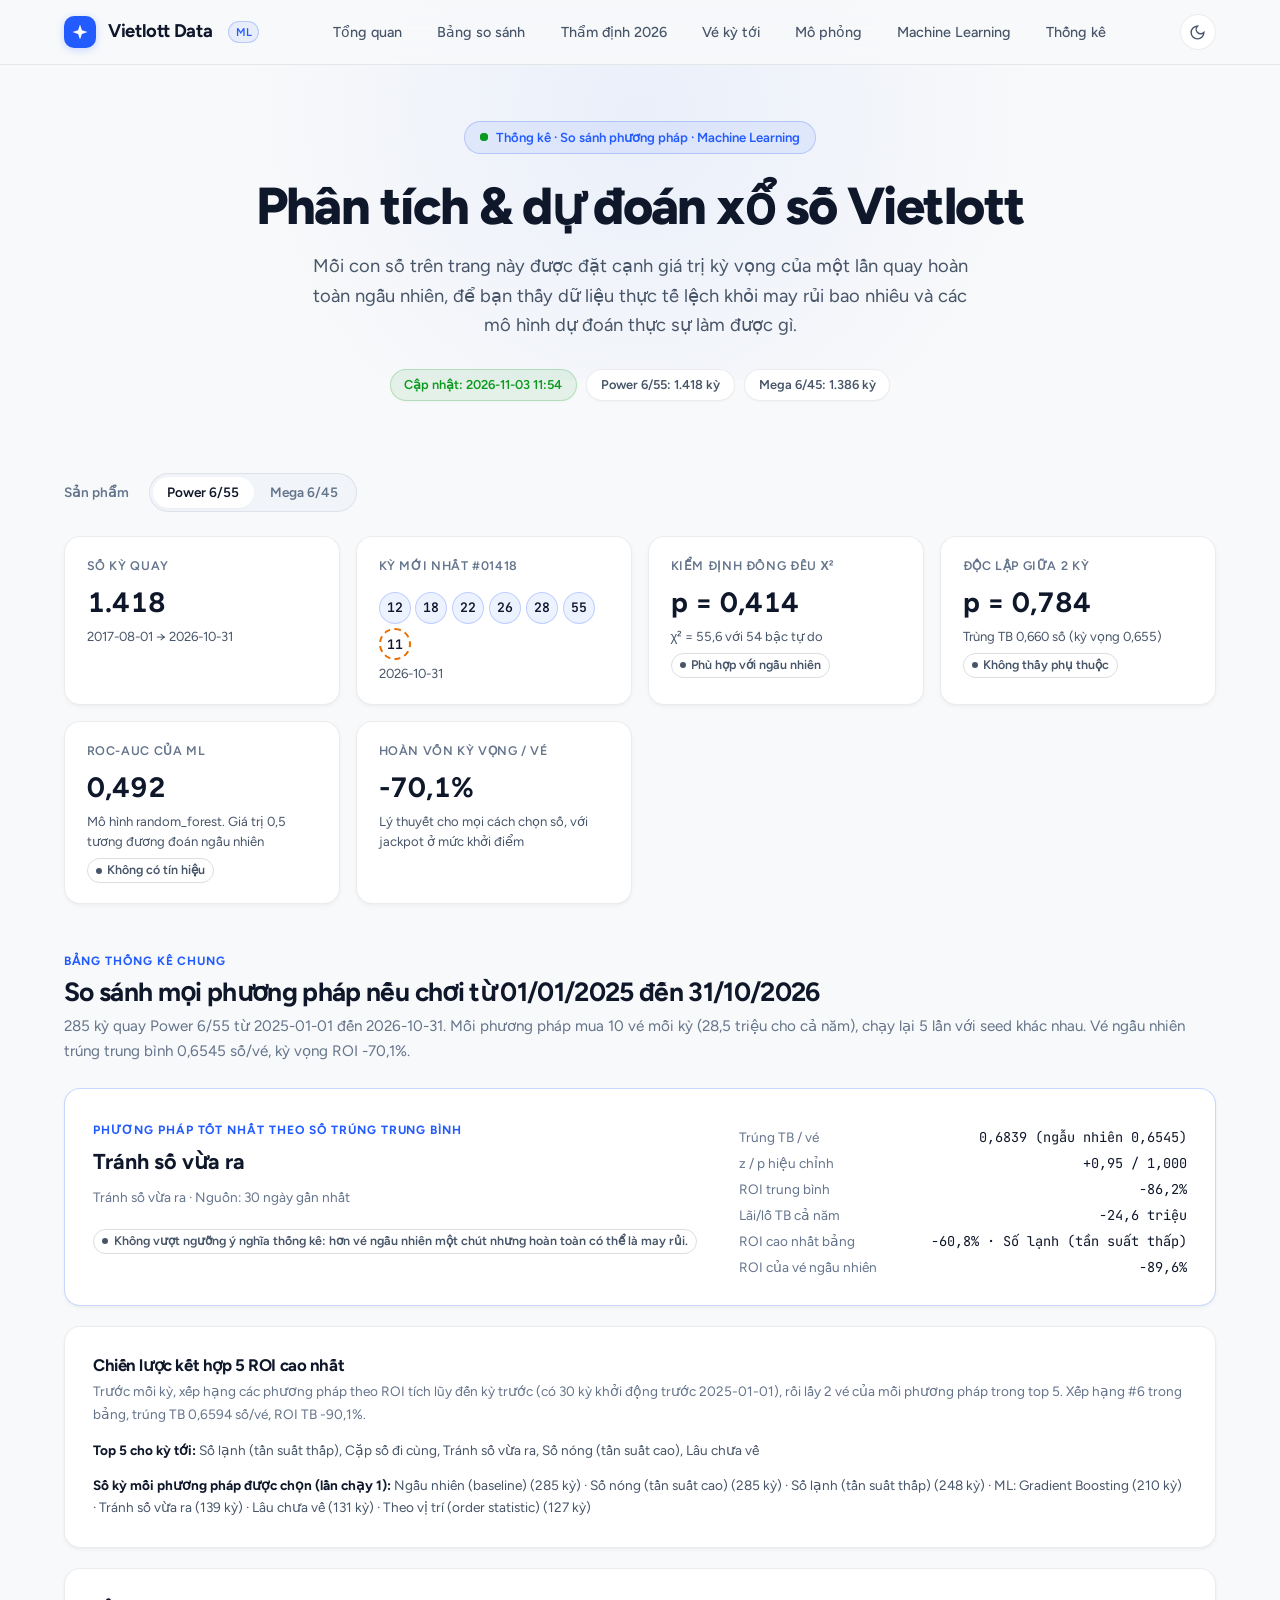
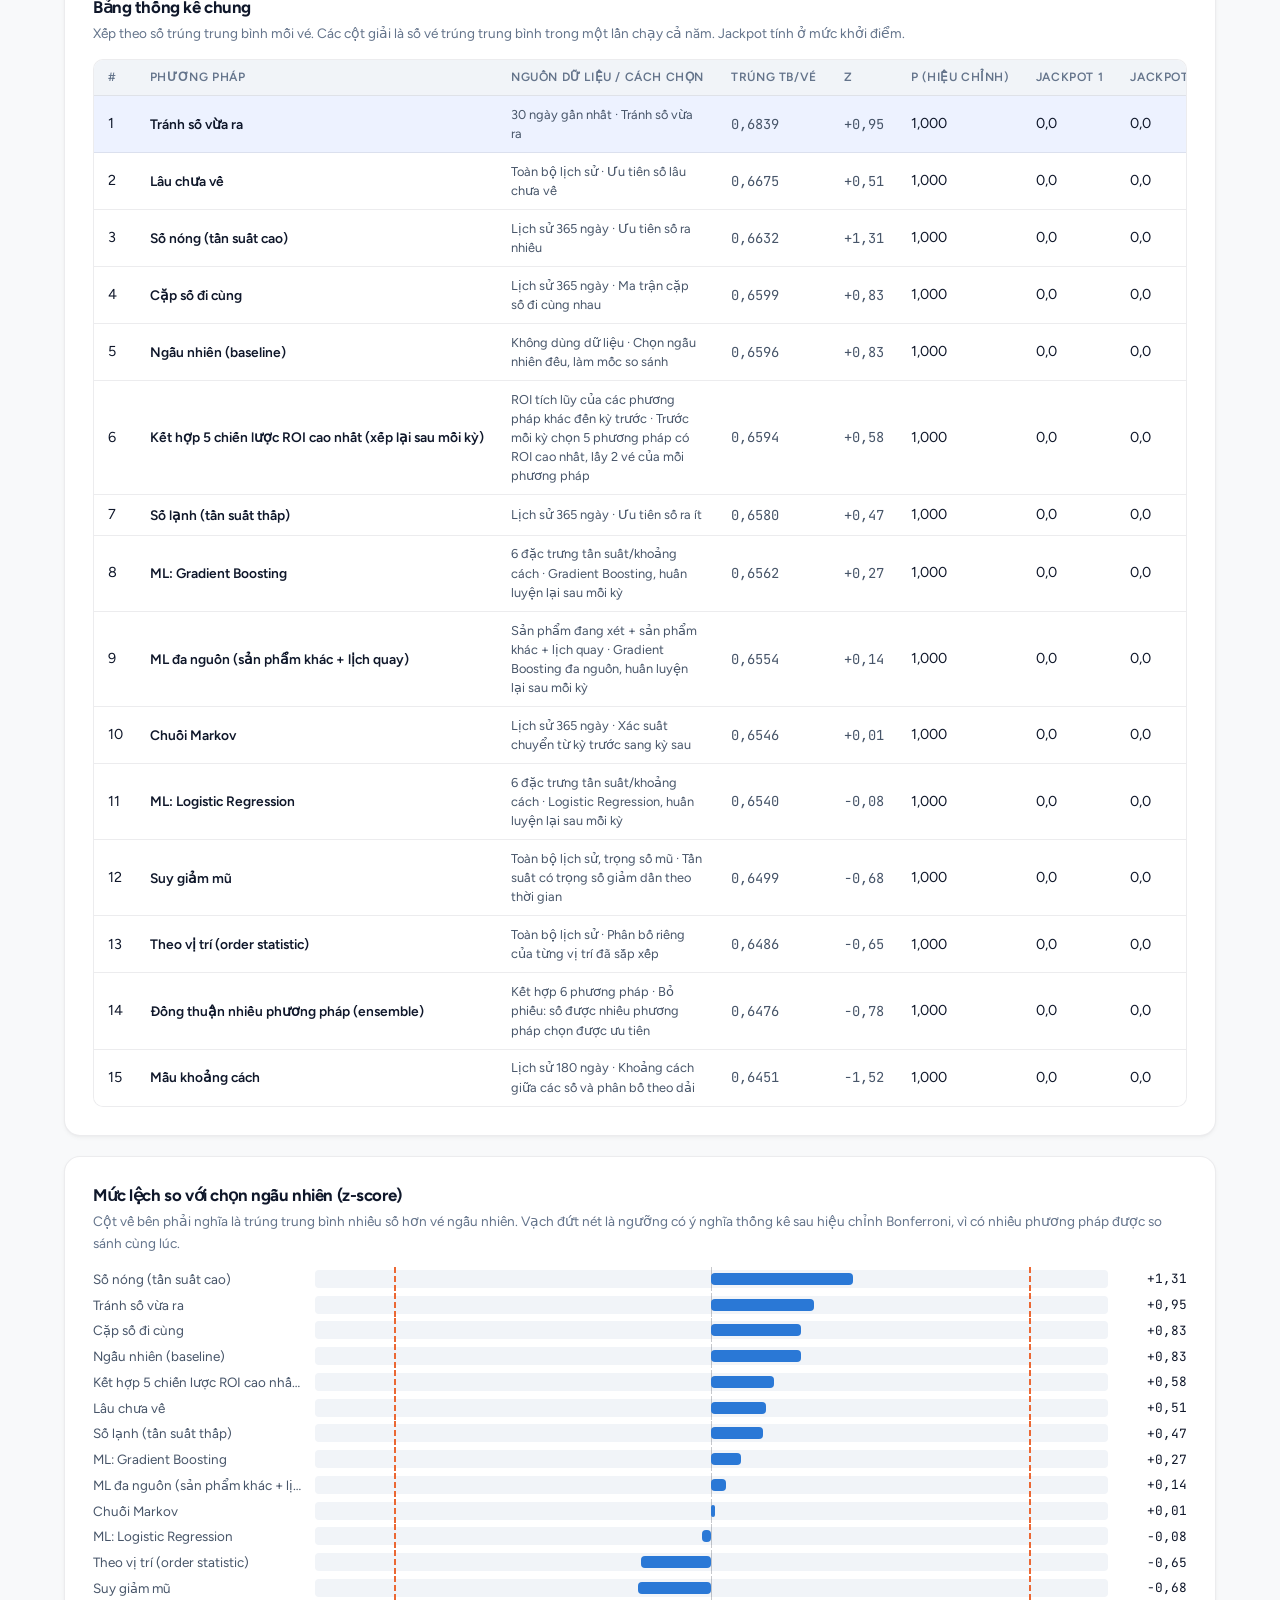
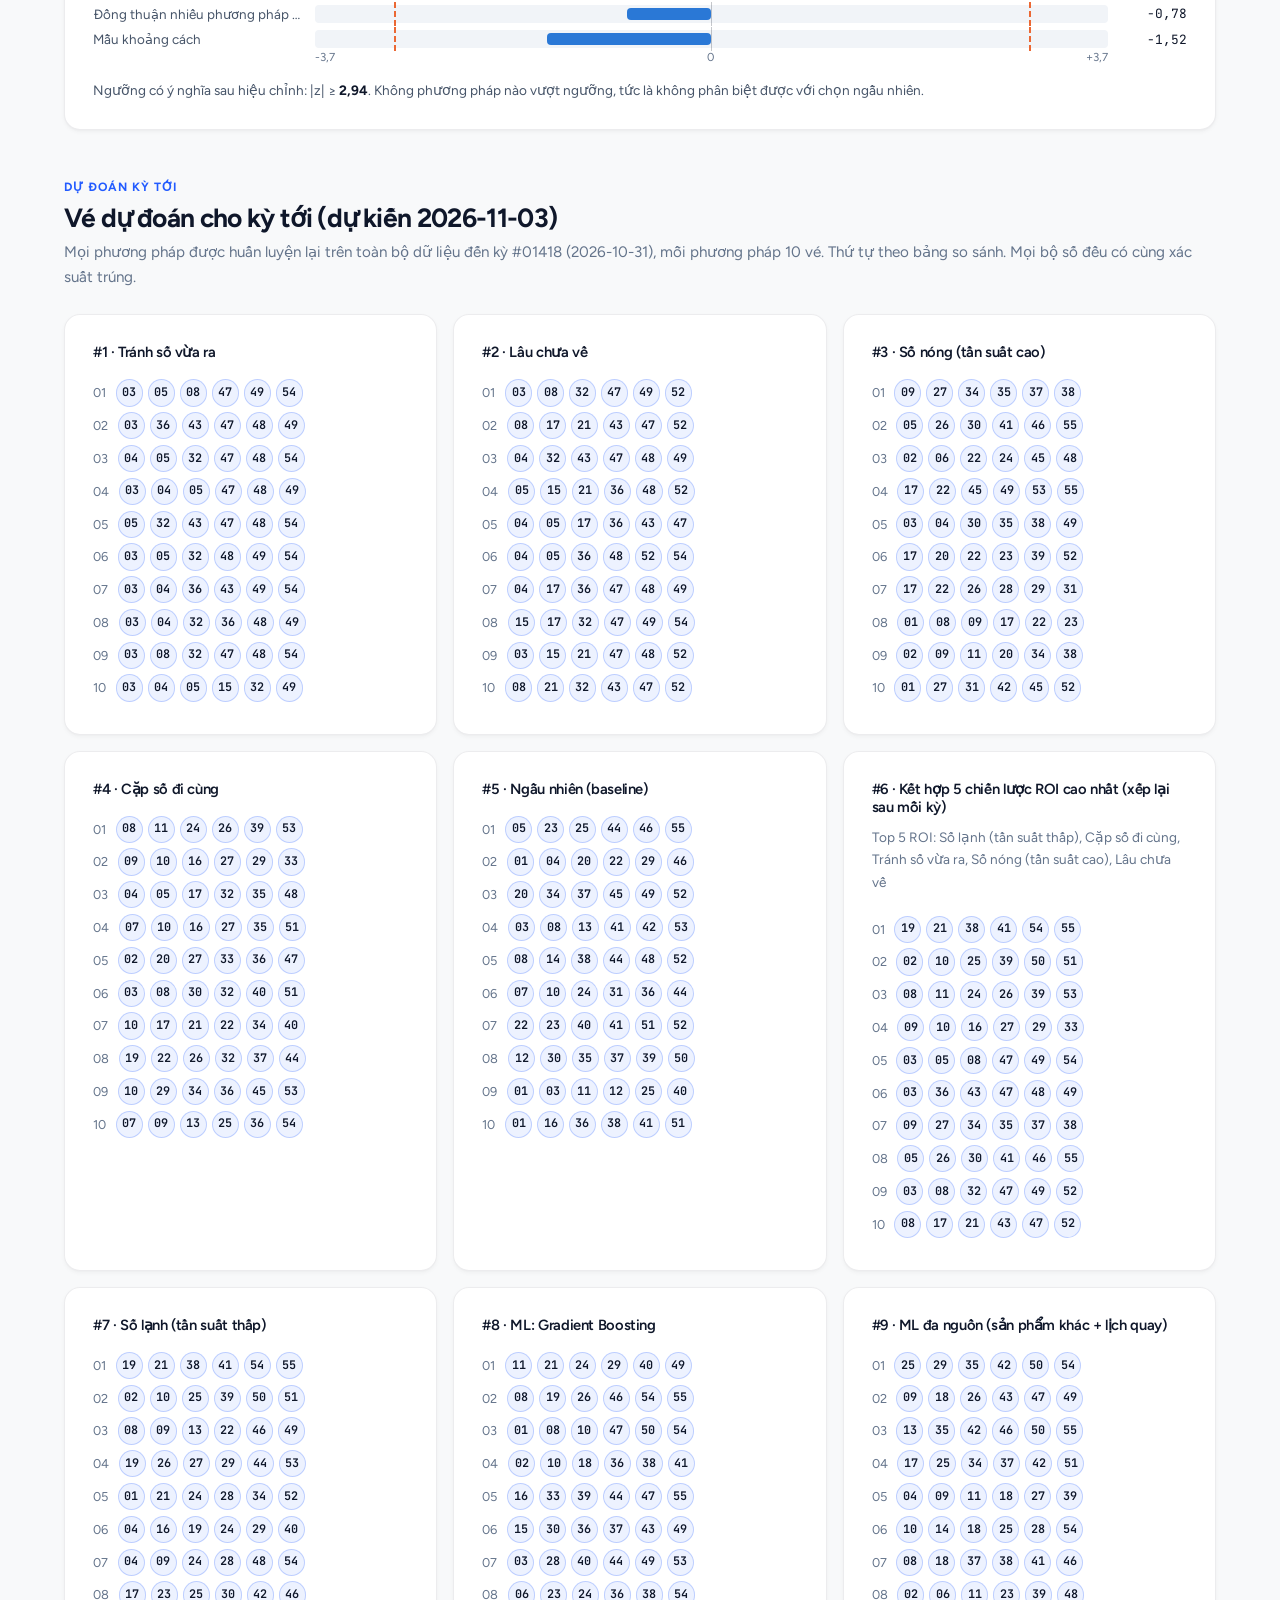
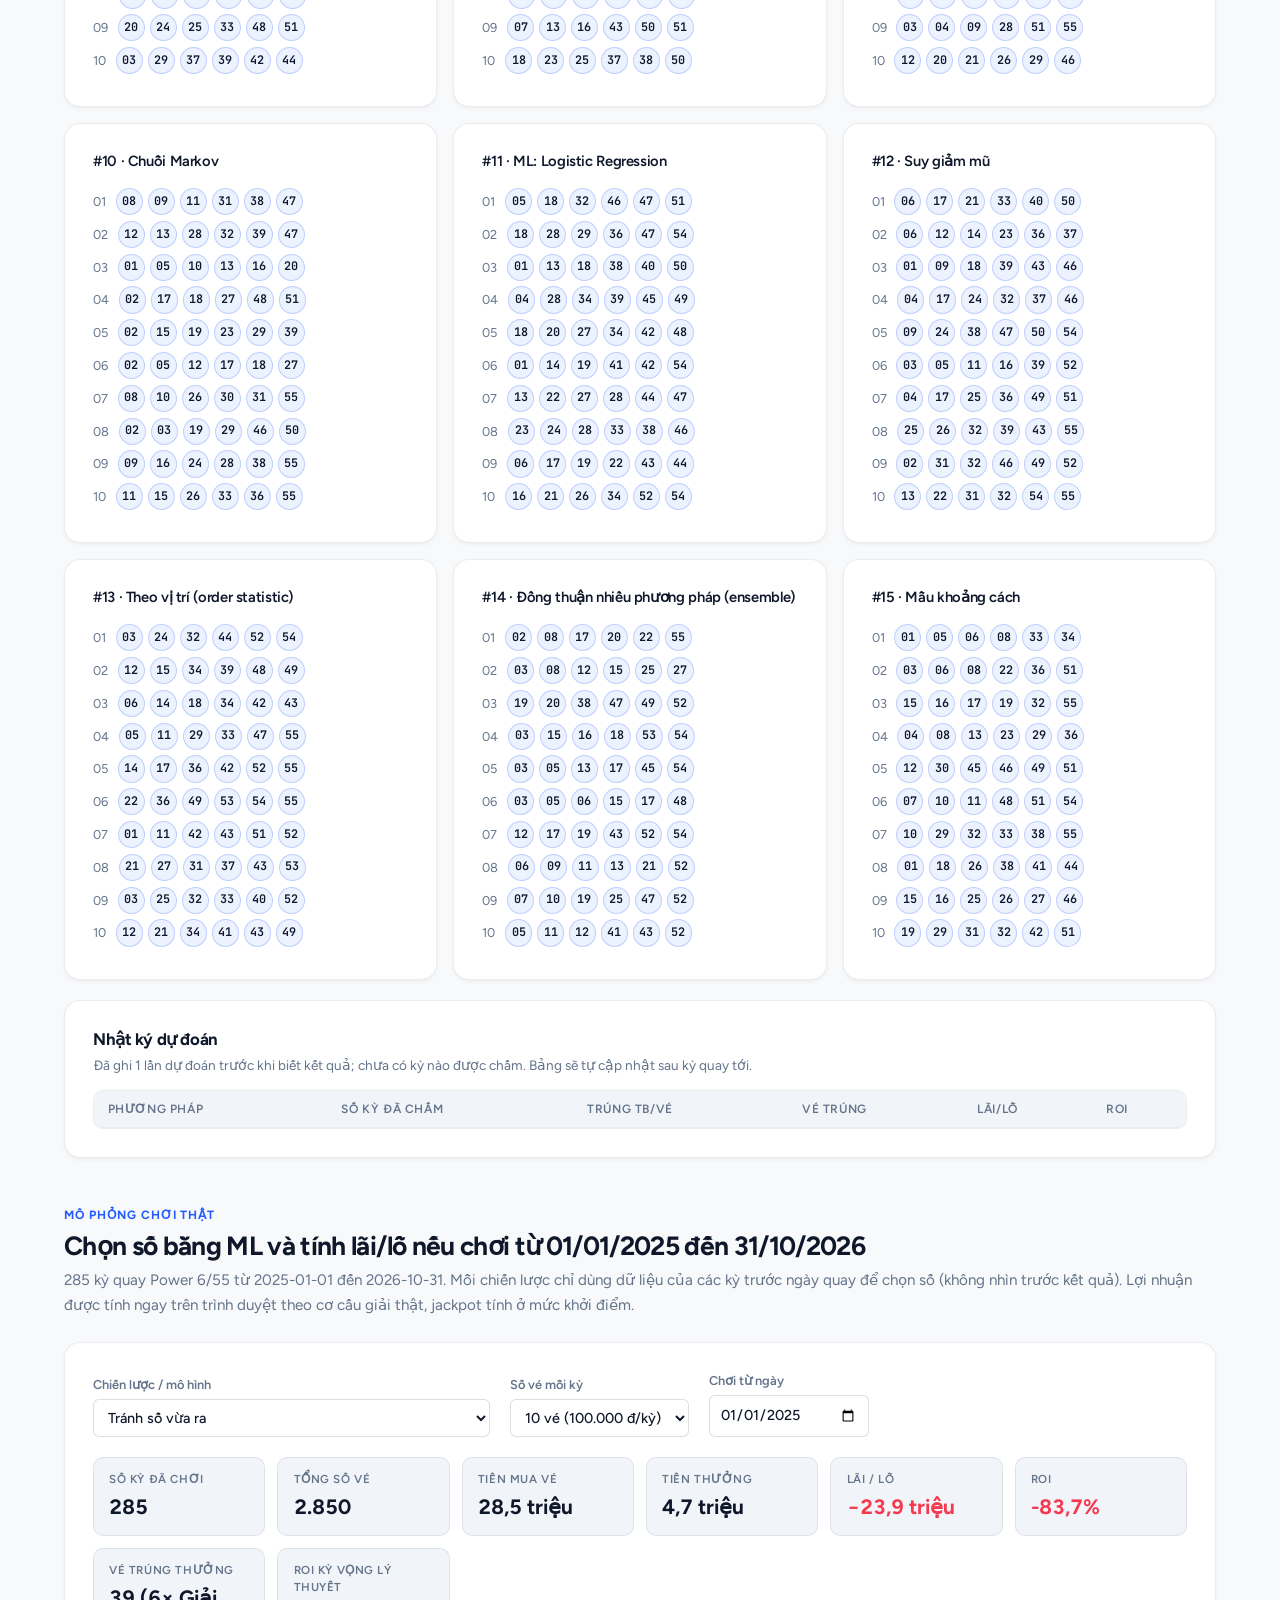
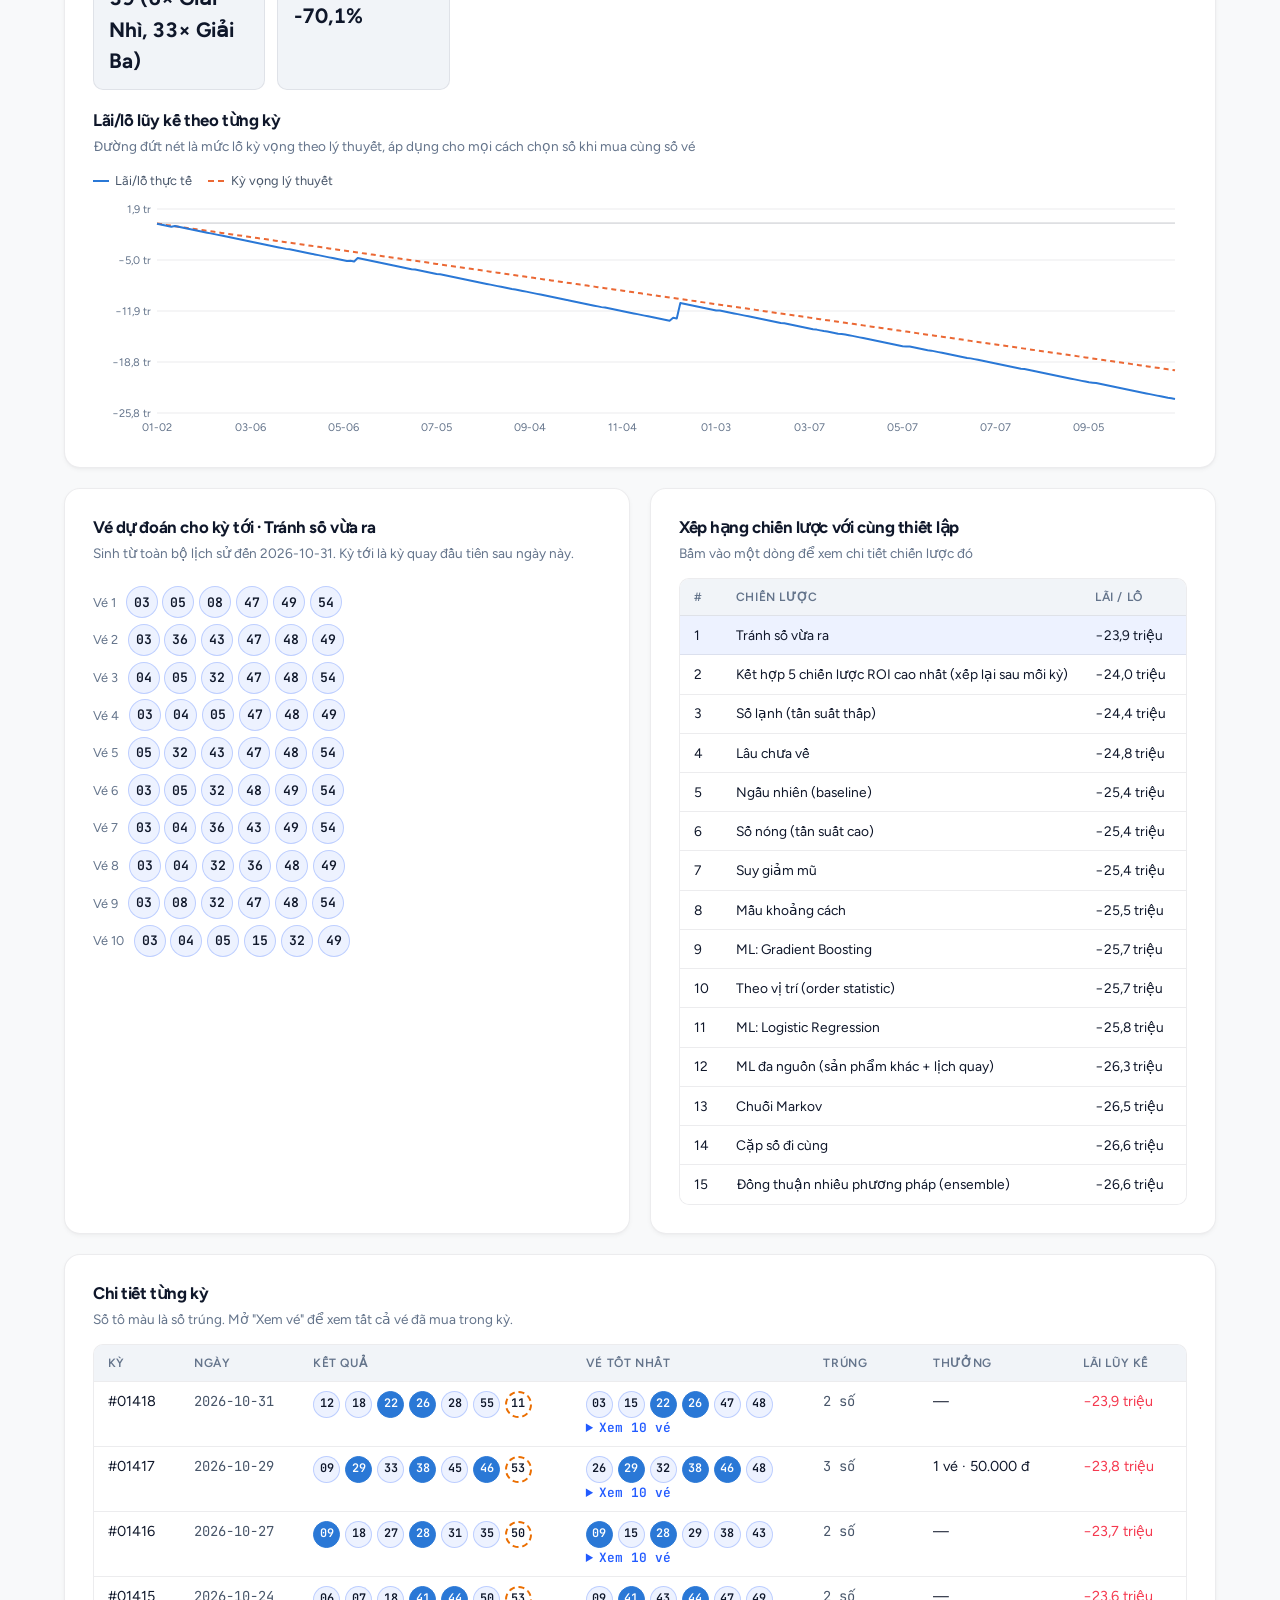
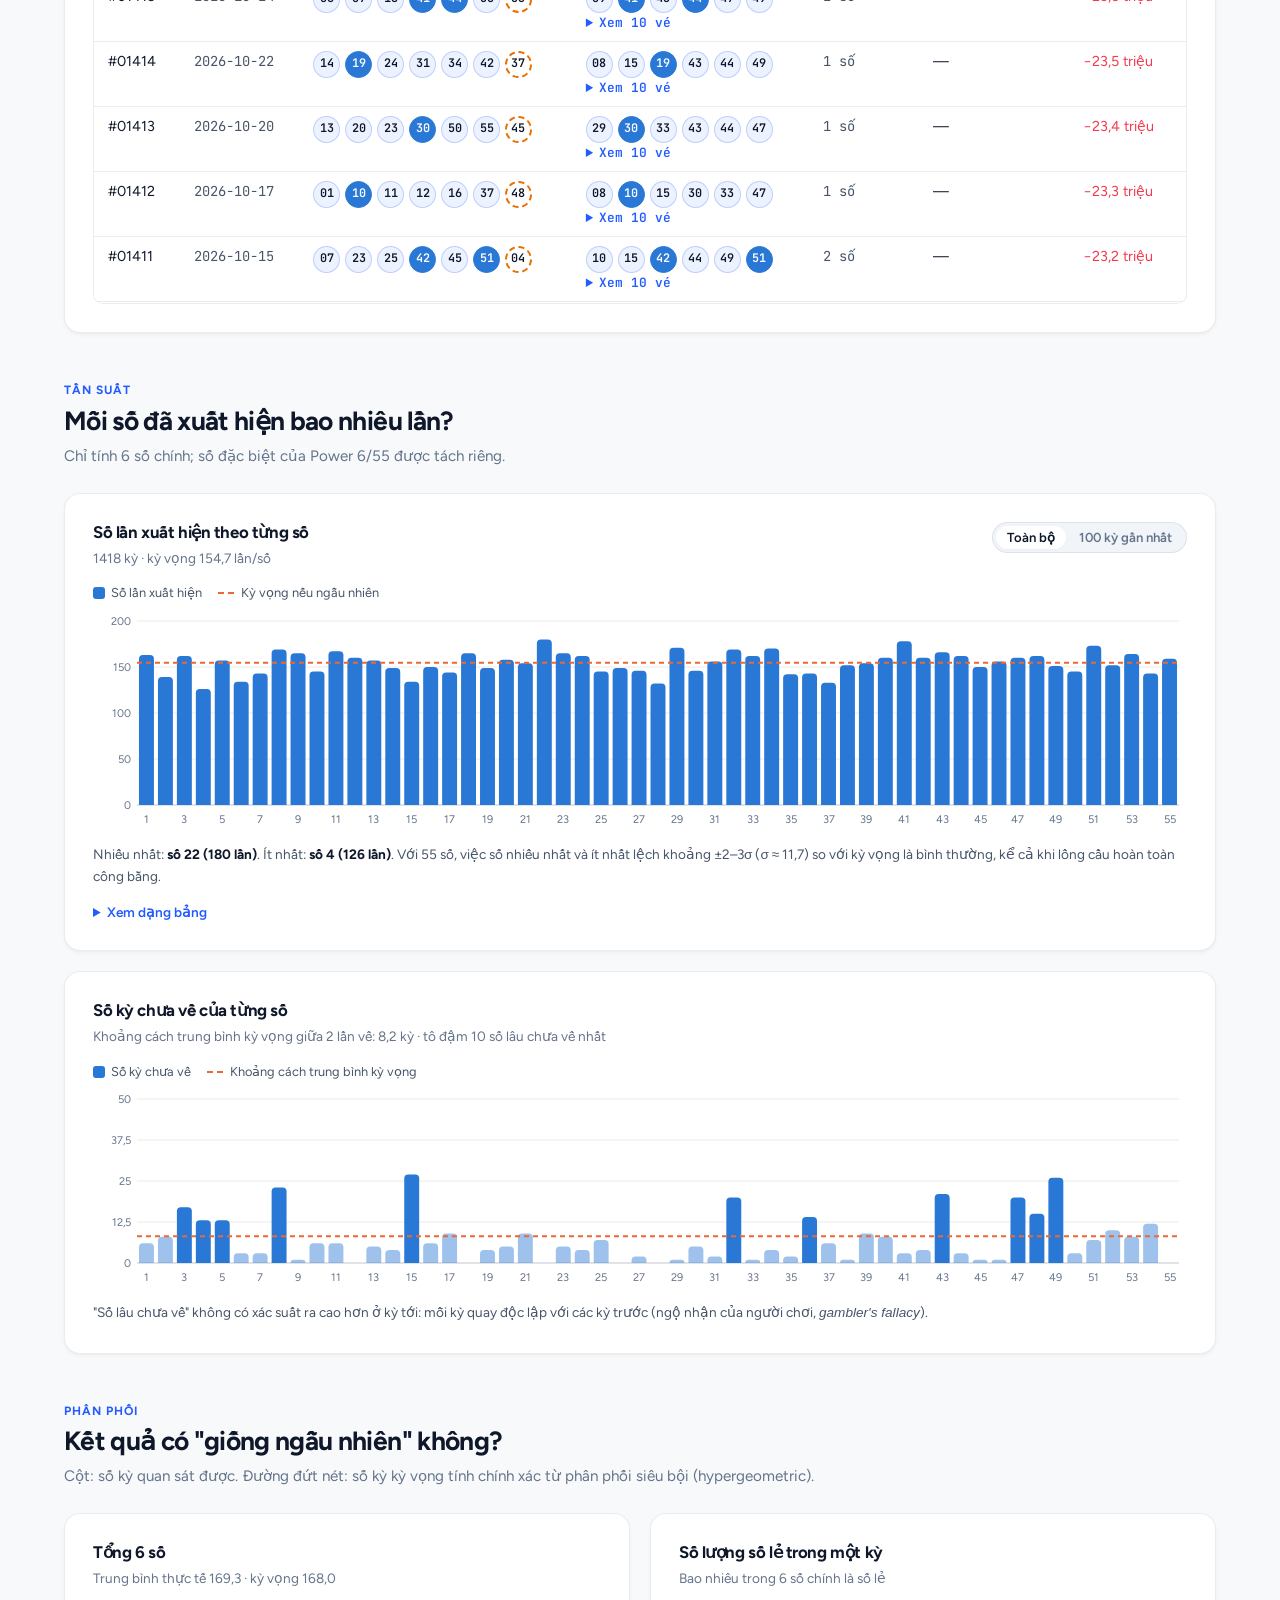
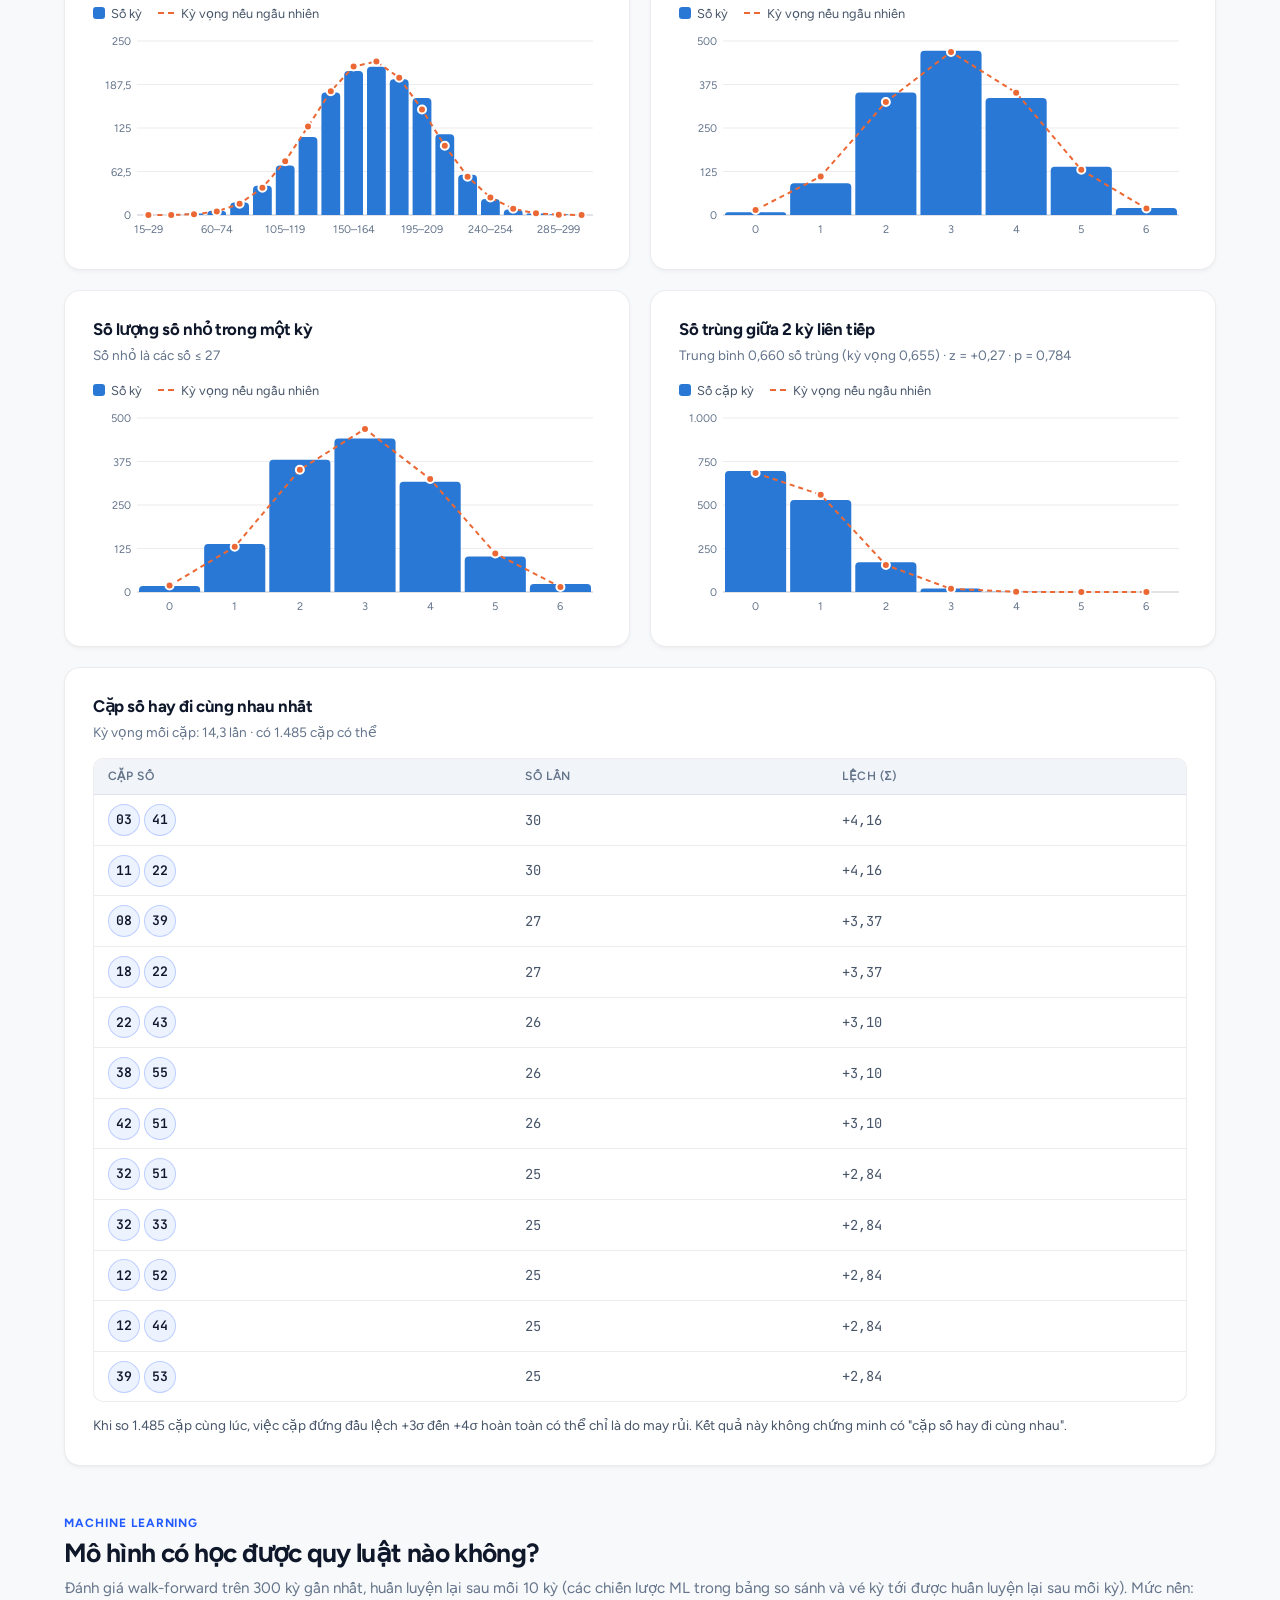
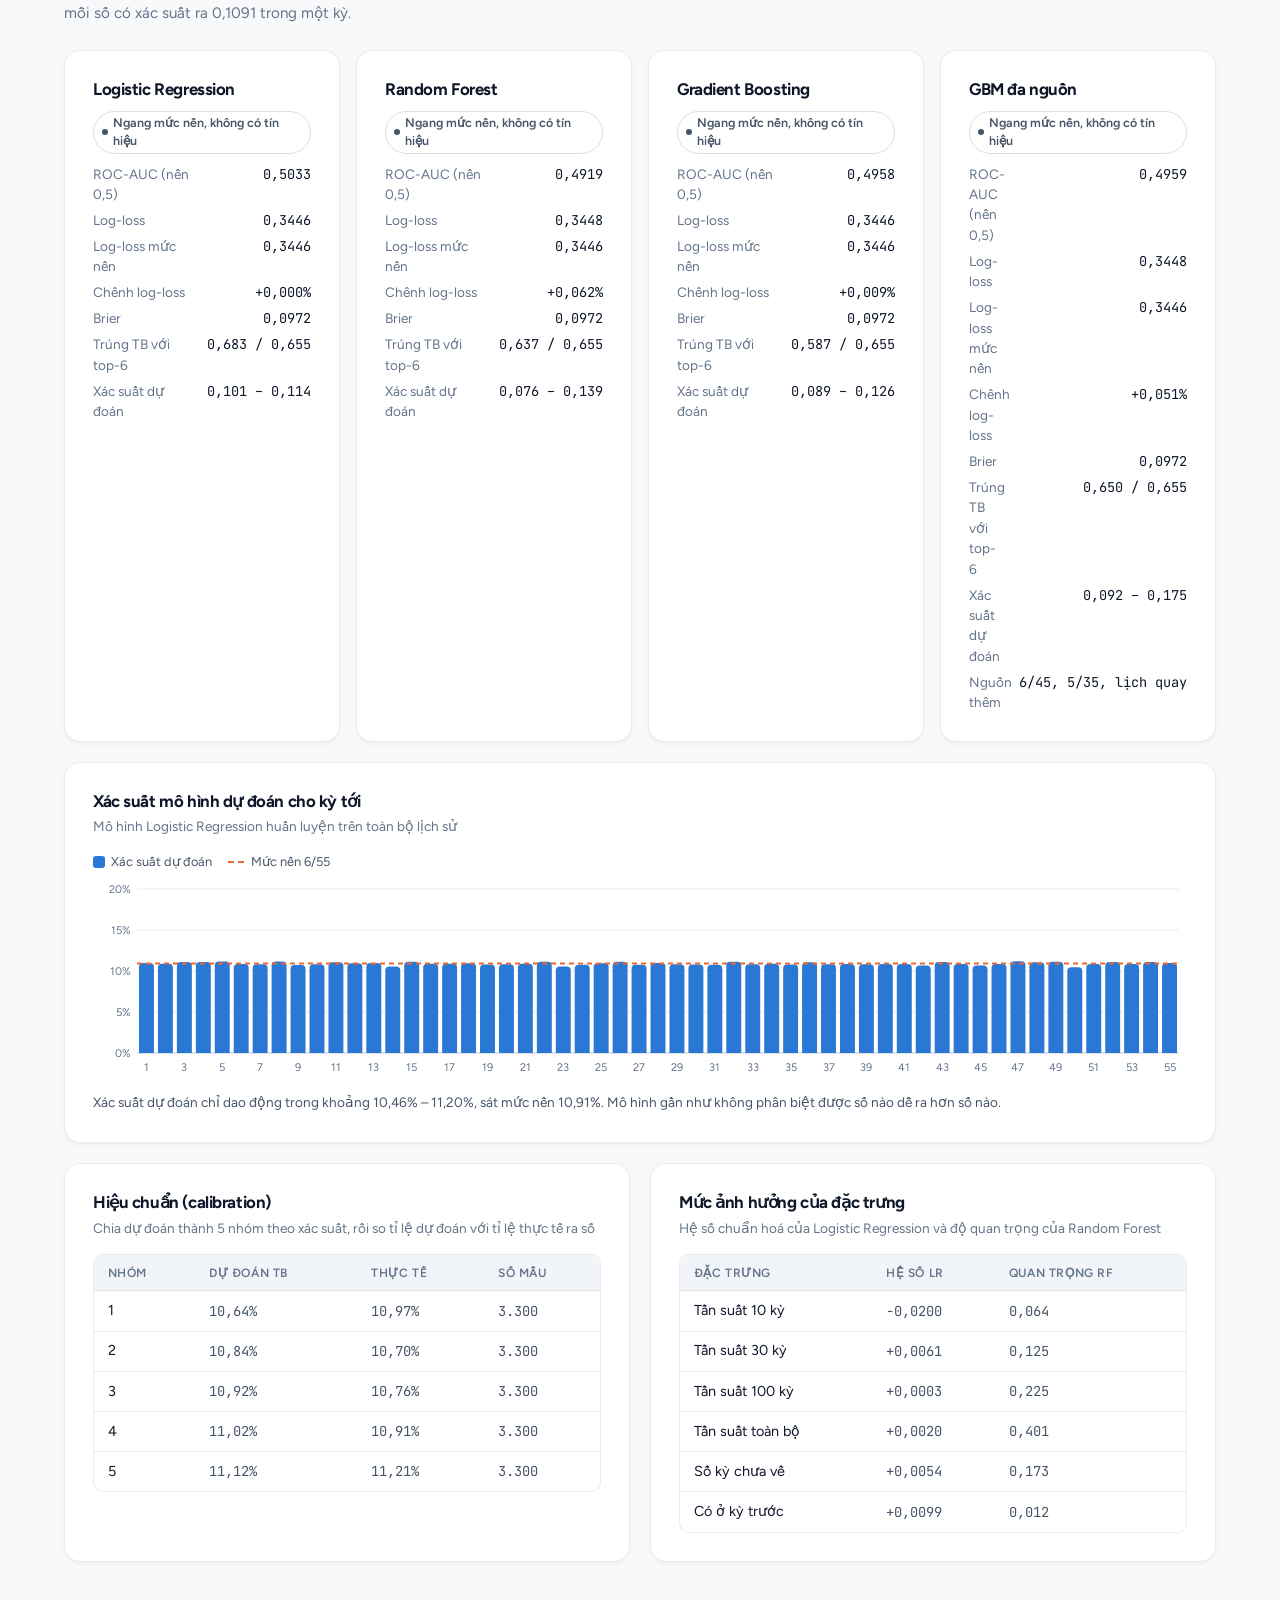
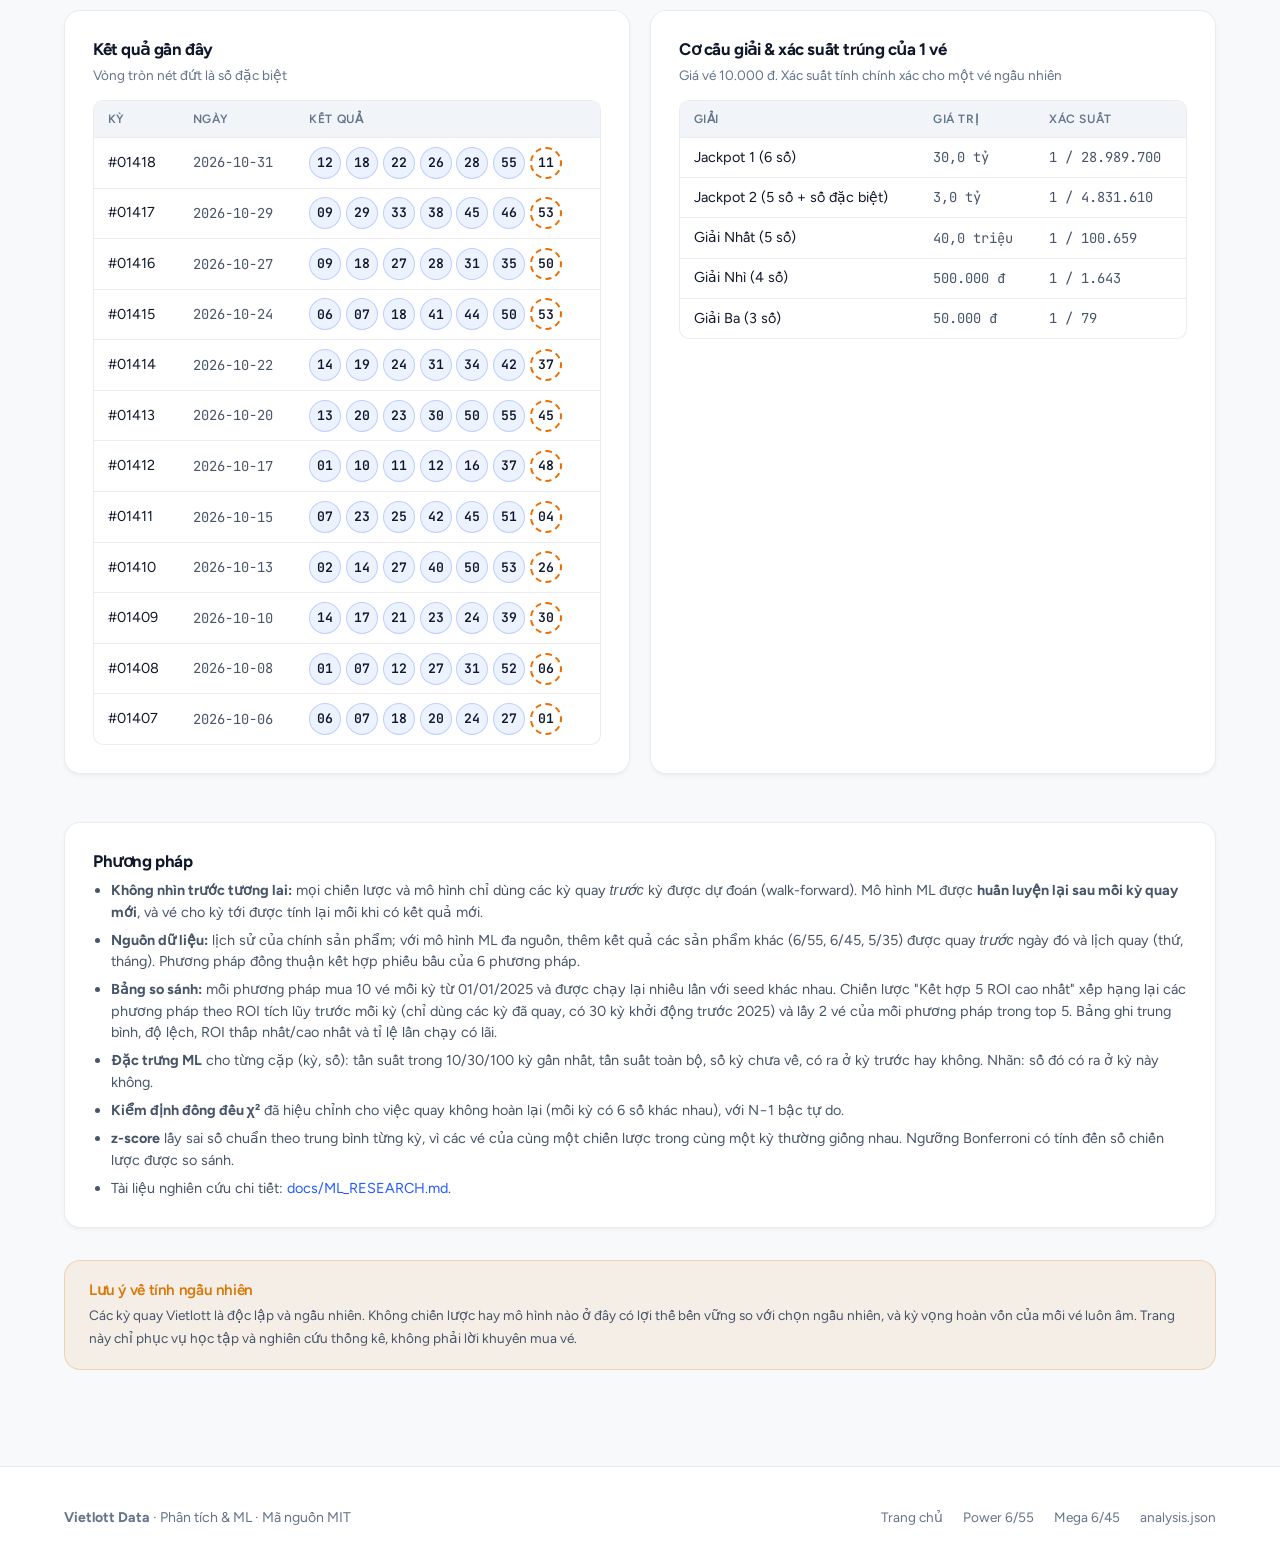
==== commit e089e853: "feat(ui): show the draw-by-draw replayed validation on the dashboard and homepage Dashboard: a 'Thẩm" ====
--- a/docs/analysis/index.html
+++ b/docs/analysis/index.html
@@ -580,6 +580,23 @@
             #cmpTable tbody tr.is-best td {
                 background: var(--color-brand-subtle);
             }
+            #replayTable {
+                min-width: 1100px;
+            }
+            #replayDraws {
+                min-width: 1150px;
+            }
+            #replayTable td,
+            #replayTable th,
+            #replayDraws td,
+            #replayDraws th {
+                white-space: nowrap;
+            }
+            #replayTable td:nth-child(2) {
+                font-family: var(--font-sans);
+                color: var(--text-primary);
+                font-weight: 600;
+            }
             #ledgerTable td,
             #ledgerTable th {
                 white-space: nowrap;
@@ -613,6 +630,7 @@
                     <ul class="nav-menu">
                         <li><a href="#overview" class="nav-link">Tổng quan</a></li>
                         <li><a href="#compare" class="nav-link">Bảng so sánh</a></li>
+                        <li><a href="#replay" class="nav-link">Thẩm định 2026</a></li>
                         <li><a href="#tickets" class="nav-link">Vé kỳ tới</a></li>
                         <li><a href="#simulator" class="nav-link">Mô phỏng</a></li>
                         <li><a href="#ml" class="nav-link">Machine Learning</a></li>
@@ -673,6 +691,25 @@
                         </p>
                         <div class="chart" id="zChart"></div>
                         <p class="note" id="zNote"></p>
+                    </div>
+                </section>
+
+                <section class="section" id="replay">
+                    <div class="section-header">
+                        <span class="section-eyebrow">Thẩm định từng kỳ (chạy lại)</span>
+                        <h2 class="section-title" id="replayTitle">Dự đoán rồi thẩm định từng kỳ quay</h2>
+                        <p class="section-description" id="replayDesc"></p>
+                    </div>
+                    <div class="ml-grid" id="replayCards"></div>
+                    <div class="card" style="margin-top: 1.25rem">
+                        <h3>Kết quả thẩm định của mọi phương pháp</h3>
+                        <p class="card-sub" id="replaySub"></p>
+                        <div class="stats-table"><table id="replayTable"></table></div>
+                    </div>
+                    <div class="card" style="margin-top: 1.25rem">
+                        <h3>Chi tiết từng kỳ: 20 bộ xác suất cao, 10 bộ dễ trúng, top 5 ROI</h3>
+                        <p class="card-sub">Mỗi dòng là một lần dự đoán chỉ dùng dữ liệu đến kỳ "Học đến", rồi được chấm với kết quả thật.</p>
+                        <div class="stats-table" style="max-height: 560px; overflow: auto"><table id="replayDraws"></table></div>
                     </div>
                 </section>
 
@@ -1368,6 +1405,48 @@
                     fillTable("impTable", ["Đặc trưng", "Hệ số LR", "Quan trọng " + (gb.model === "random_forest" ? "RF" : "GB")], ml.features.map(function (k) {
                         return [featLabels[k] || k, signed(logistic.importance[k] || 0, nf4), gb.importance[k] !== undefined ? nf3.format(gb.importance[k]) : "—"];
                     }));
+
+                    // Replay (predict -> validate draw by draw)
+                    const rp = p.replay;
+                    document.getElementById("replay").classList.toggle("is-hidden", !rp);
+                    if (rp) {
+                        const fmtDate = function (d) { return d.split("-").reverse().join("/"); };
+                        setText("replayTitle", "Dự đoán rồi thẩm định từng kỳ từ " + fmtDate(rp.validate_from) + " đến " + fmtDate(rp.validate_to));
+                        setText("replayDesc", "Chạy lại đúng quy trình dự đoán kỳ tới cho " + rp.n_draws + " kỳ quay (thêm " + rp.warmup_draws + " kỳ khởi động). Trước mỗi kỳ, dữ liệu được cắt chỉ còn các kỳ trước ngày quay (kể cả dữ liệu sản phẩm khác), mọi mô hình được dựng lại từ đầu, và \"phương pháp tốt nhất\" / \"top 5 ROI\" chỉ dựa trên điểm thẩm định các kỳ trước. Sau đó chấm với kết quả thật.");
+                        const nameOf = {};
+                        rp.rows.forEach(function (r) { nameOf[r.key] = r.name; });
+                        const cardsBox = document.getElementById("replayCards");
+                        cardsBox.replaceChildren();
+                        [["picks_top20", "20 bộ xác suất cao nhất"], ["picks_best10", "10 bộ dễ trúng nhất"], ["top5_roi", "Kết hợp 5 ROI cao nhất"]].forEach(function (pair) {
+                            const r = rp.rows.find(function (x) { return x.key === pair[0]; });
+                            if (!r) return;
+                            const dl = el("dl", { class: "metric-list" });
+                            function item(k, v) { dl.append(el("dt", { text: k }), el("dd", { text: v })); }
+                            item("Số kỳ / số vé", nf.format(r.draws) + " / " + nf.format(r.tickets));
+                            item("Trúng TB / vé", nf4.format(r.avg_matches) + " (ngẫu nhiên " + nf4.format(rp.expected_avg_matches) + ")");
+                            item("z / p hiệu chỉnh", signed(r.z) + " / " + pval(r.p_adjusted));
+                            item("Vé trúng thưởng", nf.format(r.winners) + (Object.keys(r.tiers).length ? " (" + p.tiers.filter(function (t) { return r.tiers[t.key]; }).map(function (t) { return r.tiers[t.key] + "× " + tierLabel(t); }).join(", ") + ")" : ""));
+                            item("Trúng nhiều nhất", r.best_match + "/" + p.pick + " số");
+                            item("Chi / thu", money(r.cost) + " / " + money(r.gain));
+                            item("Lãi/lỗ · ROI", signedMoney(r.profit) + " · " + nf1.format(r.roi) + "%");
+                            cardsBox.appendChild(el("div", { class: "card" }, [el("h3", { text: pair[1] }), verdict(Math.abs(r.z) >= rp.bonferroni_z ? "Lệch có ý nghĩa thống kê" : "Không khác vé ngẫu nhiên"), dl]));
+                        });
+                        setText("replaySub", "Xếp theo số trúng trung bình mỗi vé. Ngưỡng ý nghĩa sau hiệu chỉnh Bonferroni: |z| ≥ " + nf2.format(rp.bonferroni_z) + ". Phương pháp được chọn làm \"10 bộ dễ trúng nhất\": " + rp.best_key_usage.map(function (u) { return (nameOf[u[0]] || u[0]) + " (" + u[1] + " kỳ)"; }).join(", ") + ".");
+                        fillTable("replayTable", ["#", "Phương pháp", "Trúng TB/vé", "z", "p (hiệu chỉnh)", "Vé trúng"].concat(p.tiers.map(function (t) { return tierLabel(t); })).concat(["Trúng nhiều nhất", "Chi", "Thu", "Lãi/lỗ", "ROI"]),
+                            rp.rows.map(function (r, i) {
+                                return [String(i + 1), r.name, nf4.format(r.avg_matches), signed(r.z), pval(r.p_adjusted), nf.format(r.winners)]
+                                    .concat(p.tiers.map(function (t) { return nf.format(r.tiers[t.key] || 0); }))
+                                    .concat([r.best_match + "/" + p.pick, money(r.cost), money(r.gain), signedMoney(r.profit), nf1.format(r.roi) + "%"]);
+                            }));
+                        const pickCell = function (d, key) {
+                            const x = d.picks.find(function (q) { return q.key === key; });
+                            return x ? x.best + " số · " + x.winners + " vé · " + money(x.gain) : "—";
+                        };
+                        fillTable("replayDraws", ["Kỳ", "Ngày", "Kết quả", "Học đến", "Phương pháp tốt nhất lúc đó", "20 bộ xác suất cao", "10 bộ dễ trúng", "Top 5 ROI"],
+                            rp.draws.slice().reverse().map(function (d) {
+                                return ["#" + d.draw_id, d.draw_date, balls(d.main, p.has_bonus ? d.bonus : null), "#" + d.trained_until_id, nameOf[d.best_key] || d.best_key || "—", pickCell(d, "picks_top20"), pickCell(d, "picks_best10"), pickCell(d, "top5_roi")];
+                            }));
+                    }
 
                     // Next draw & ledger
                     const nd = p.next_draw;
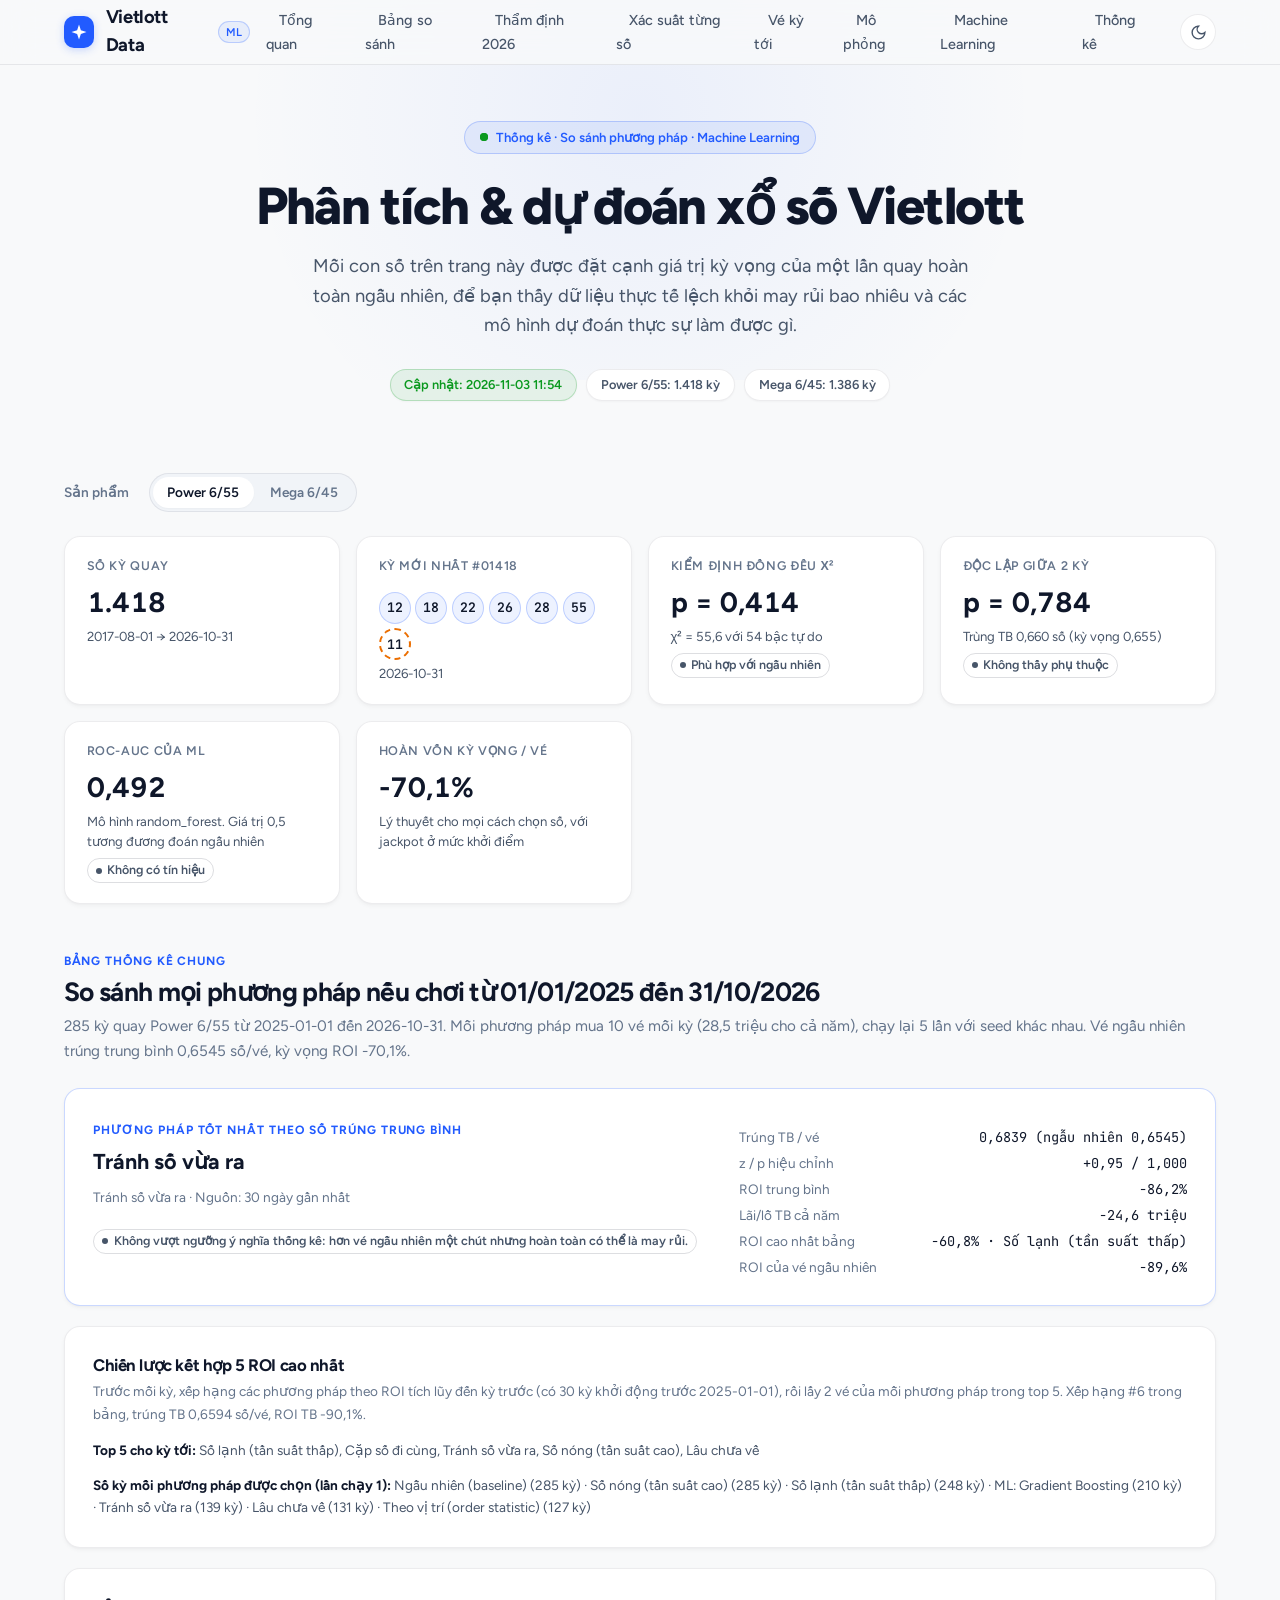
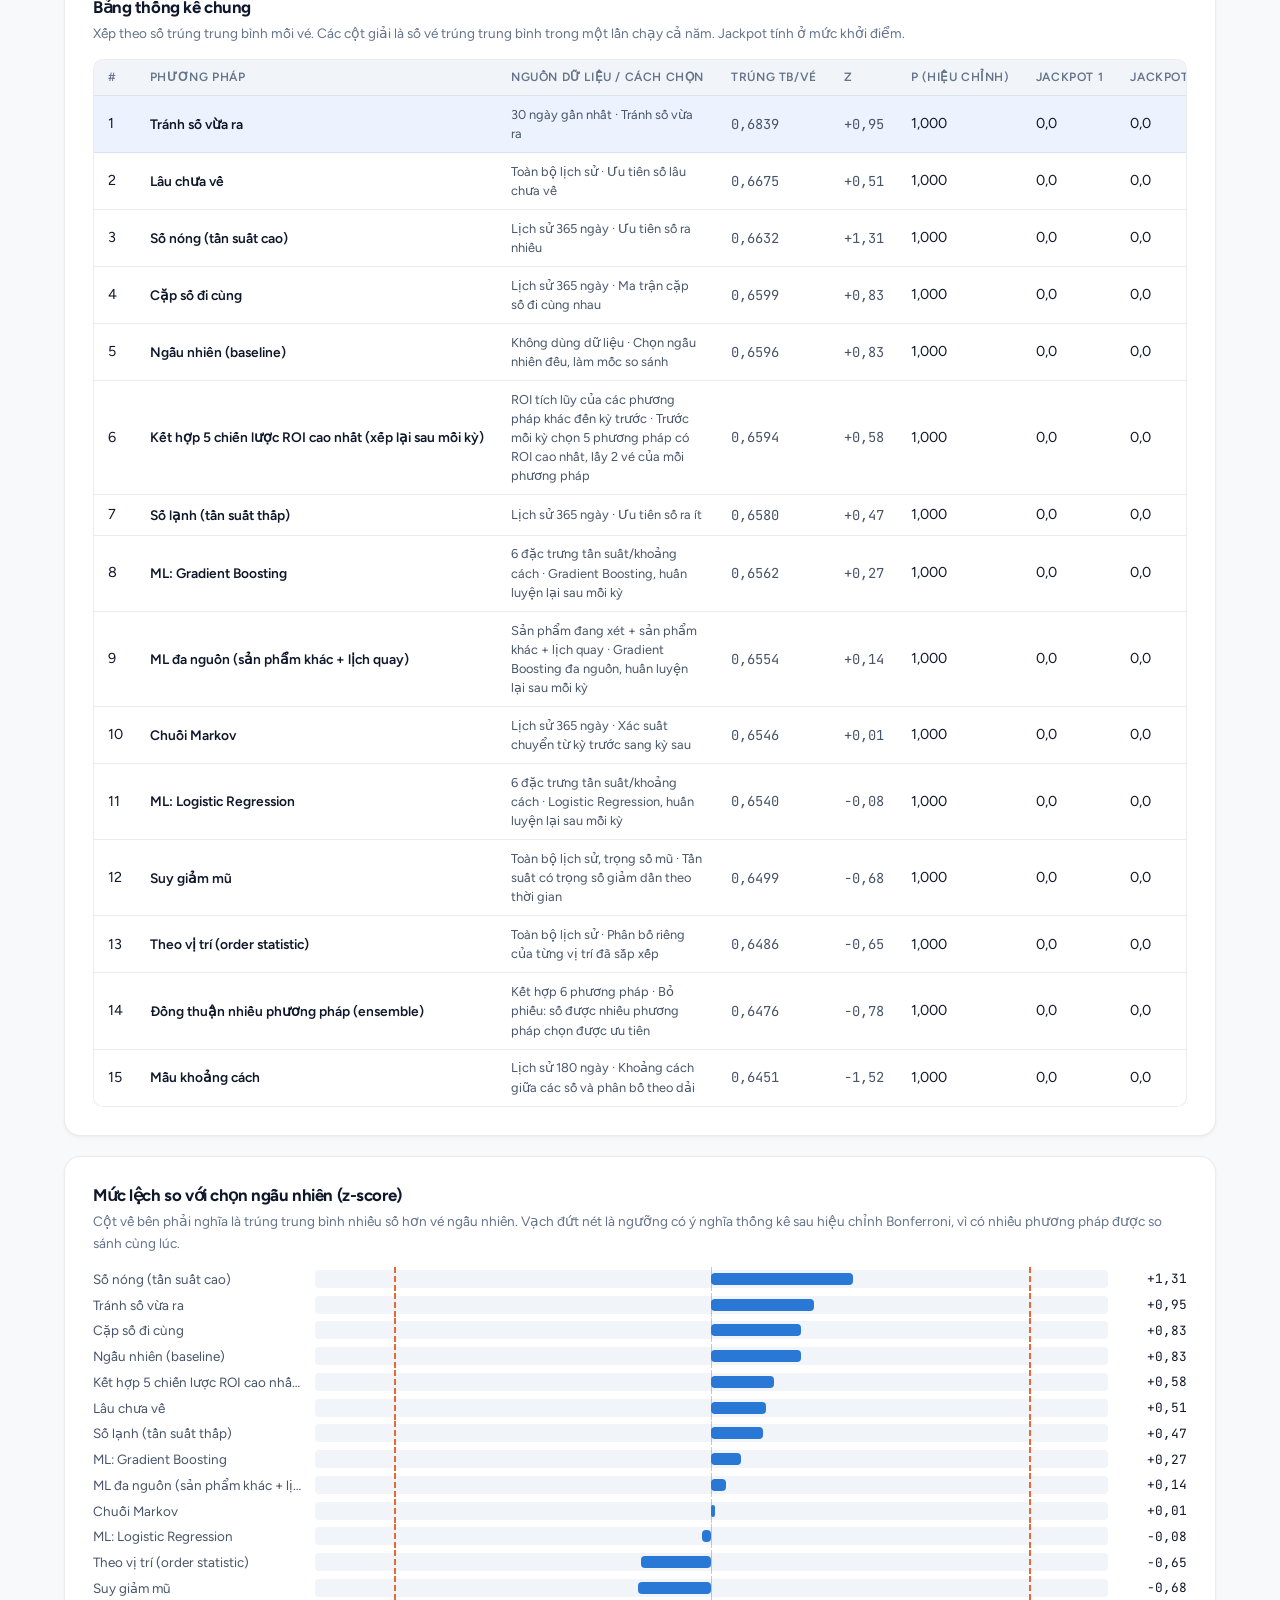
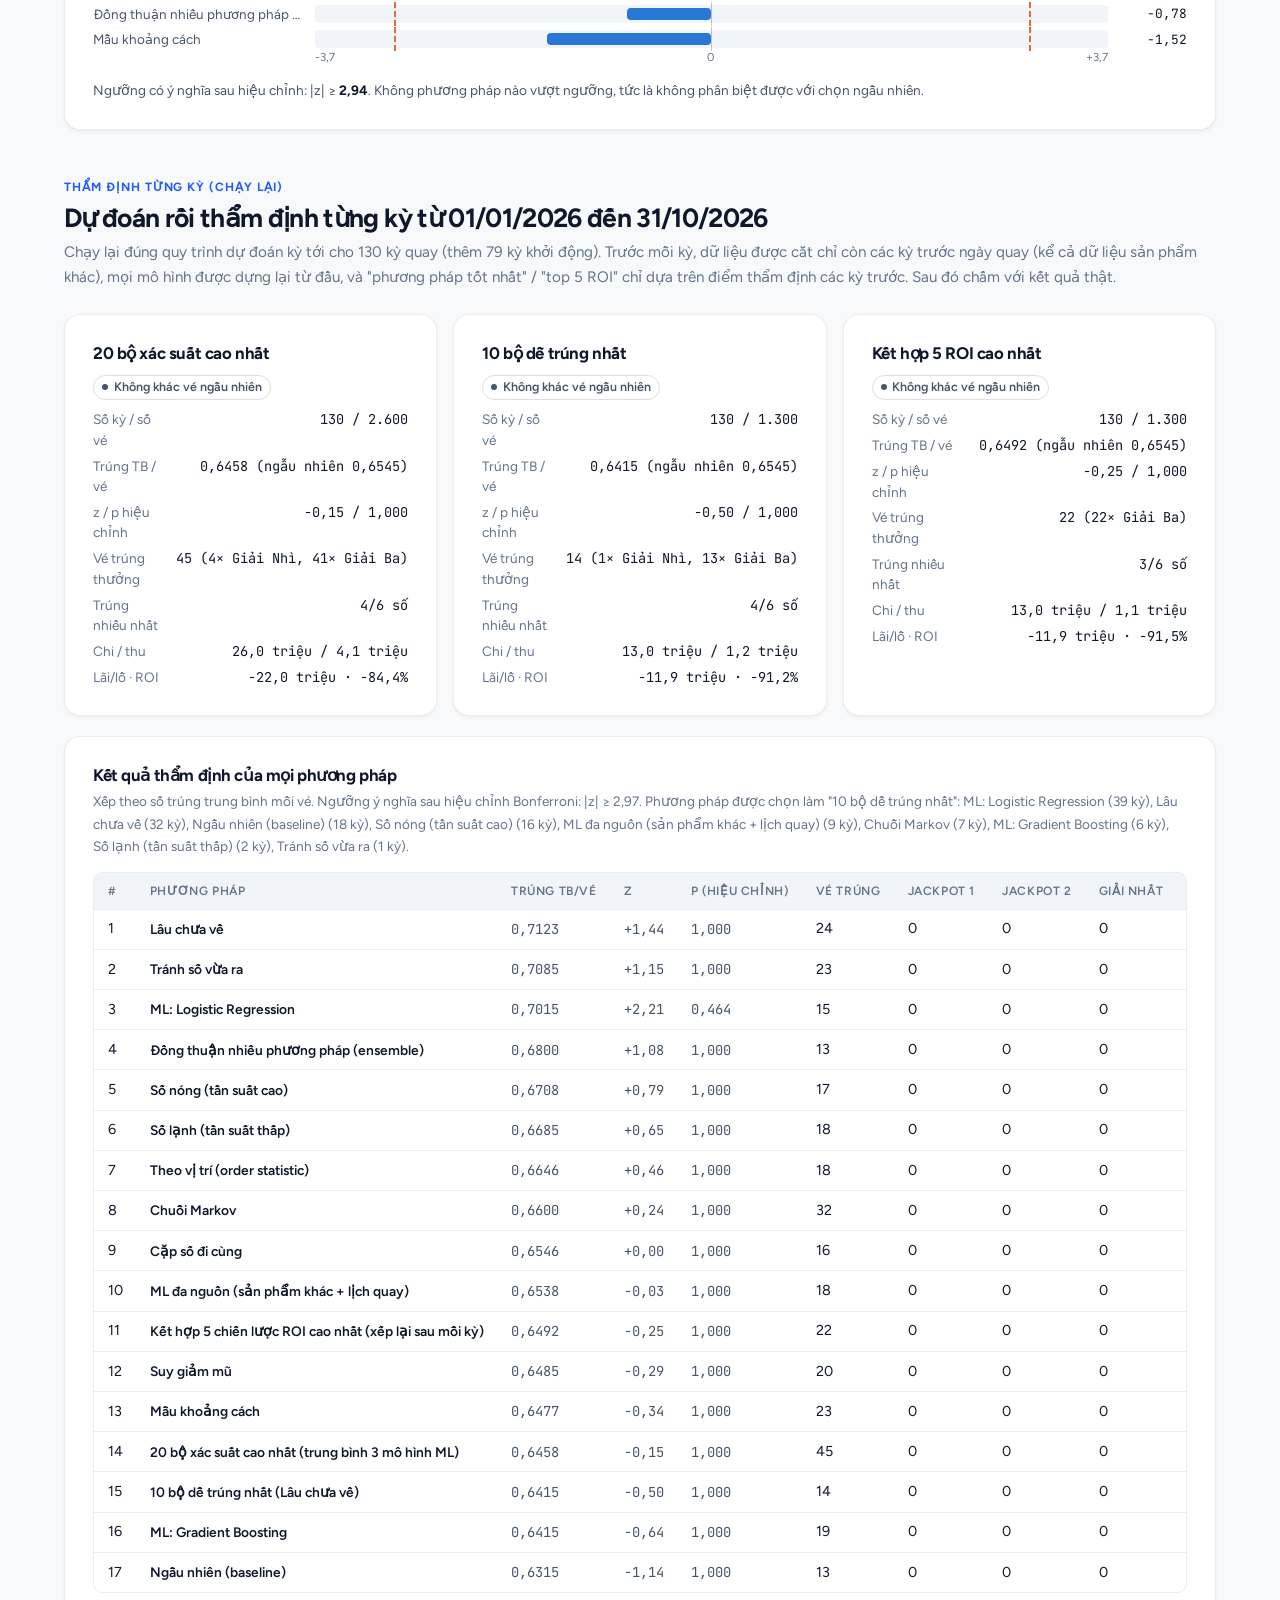
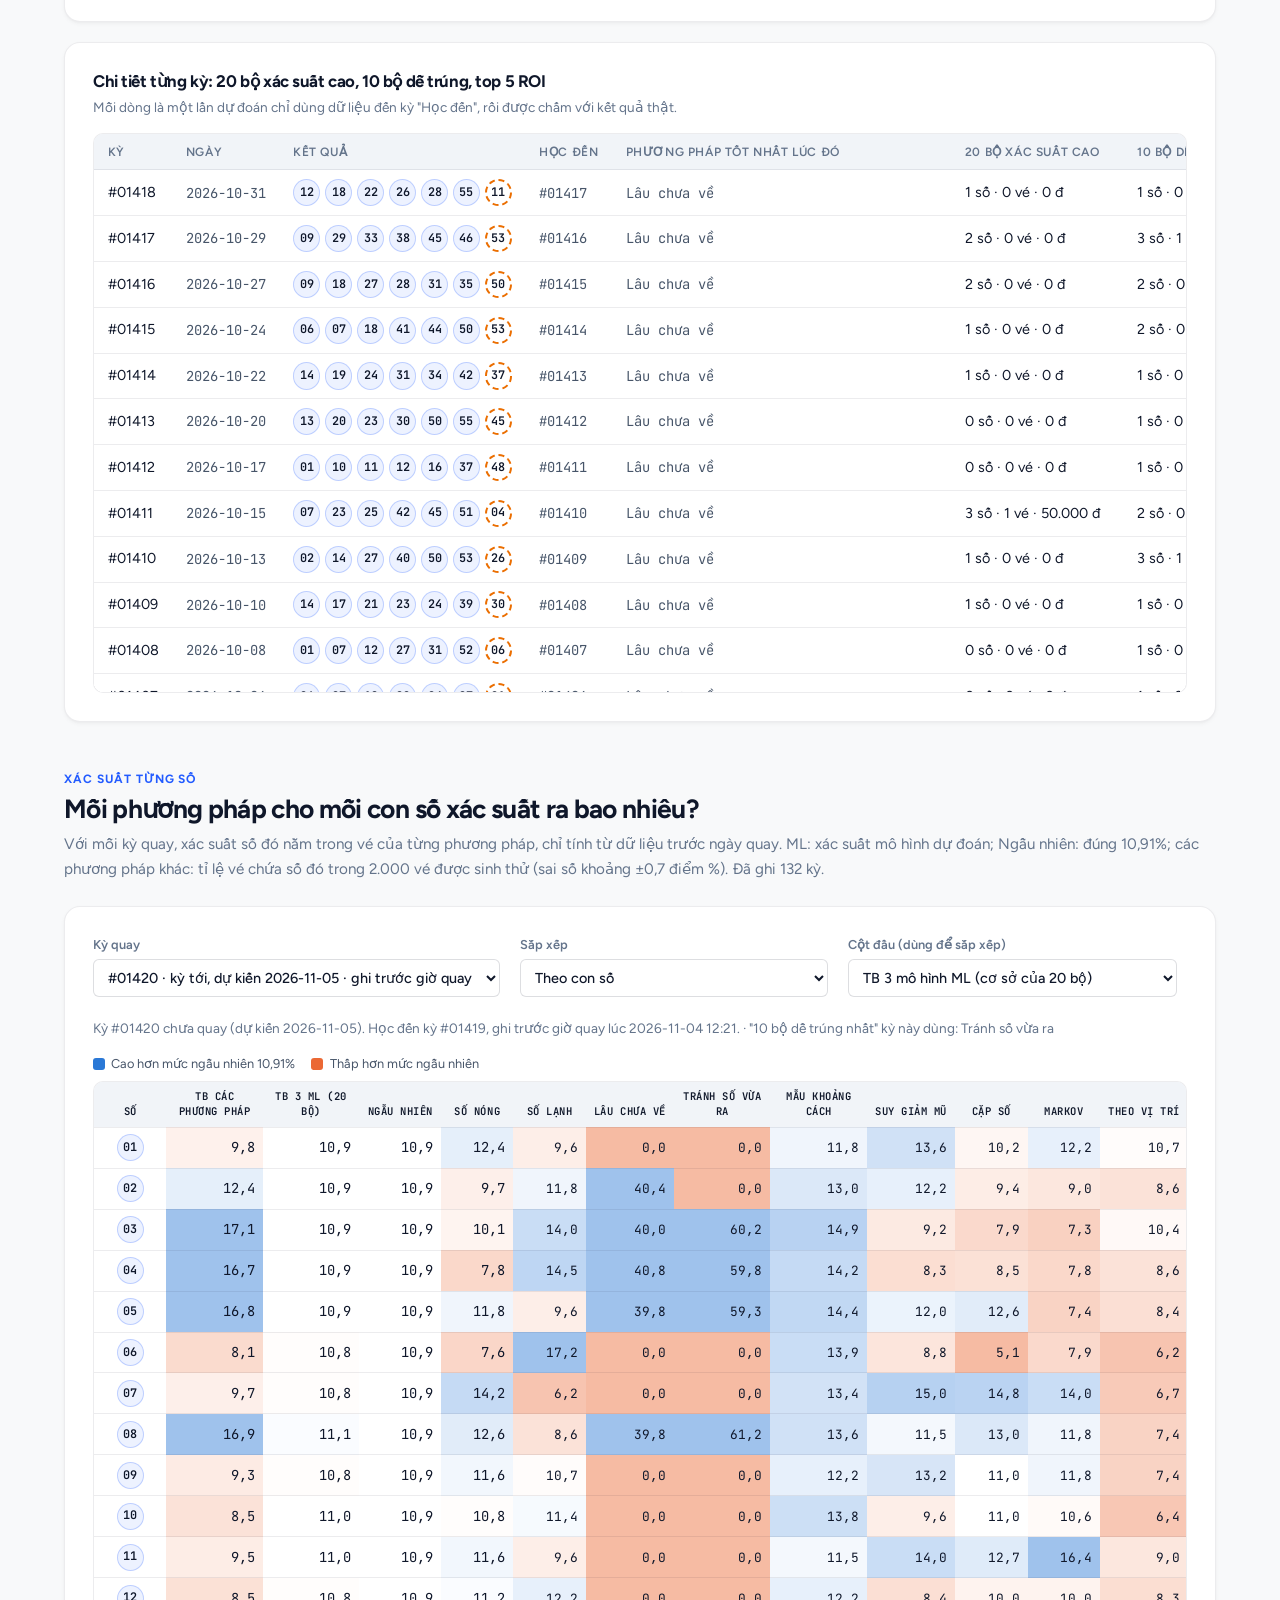
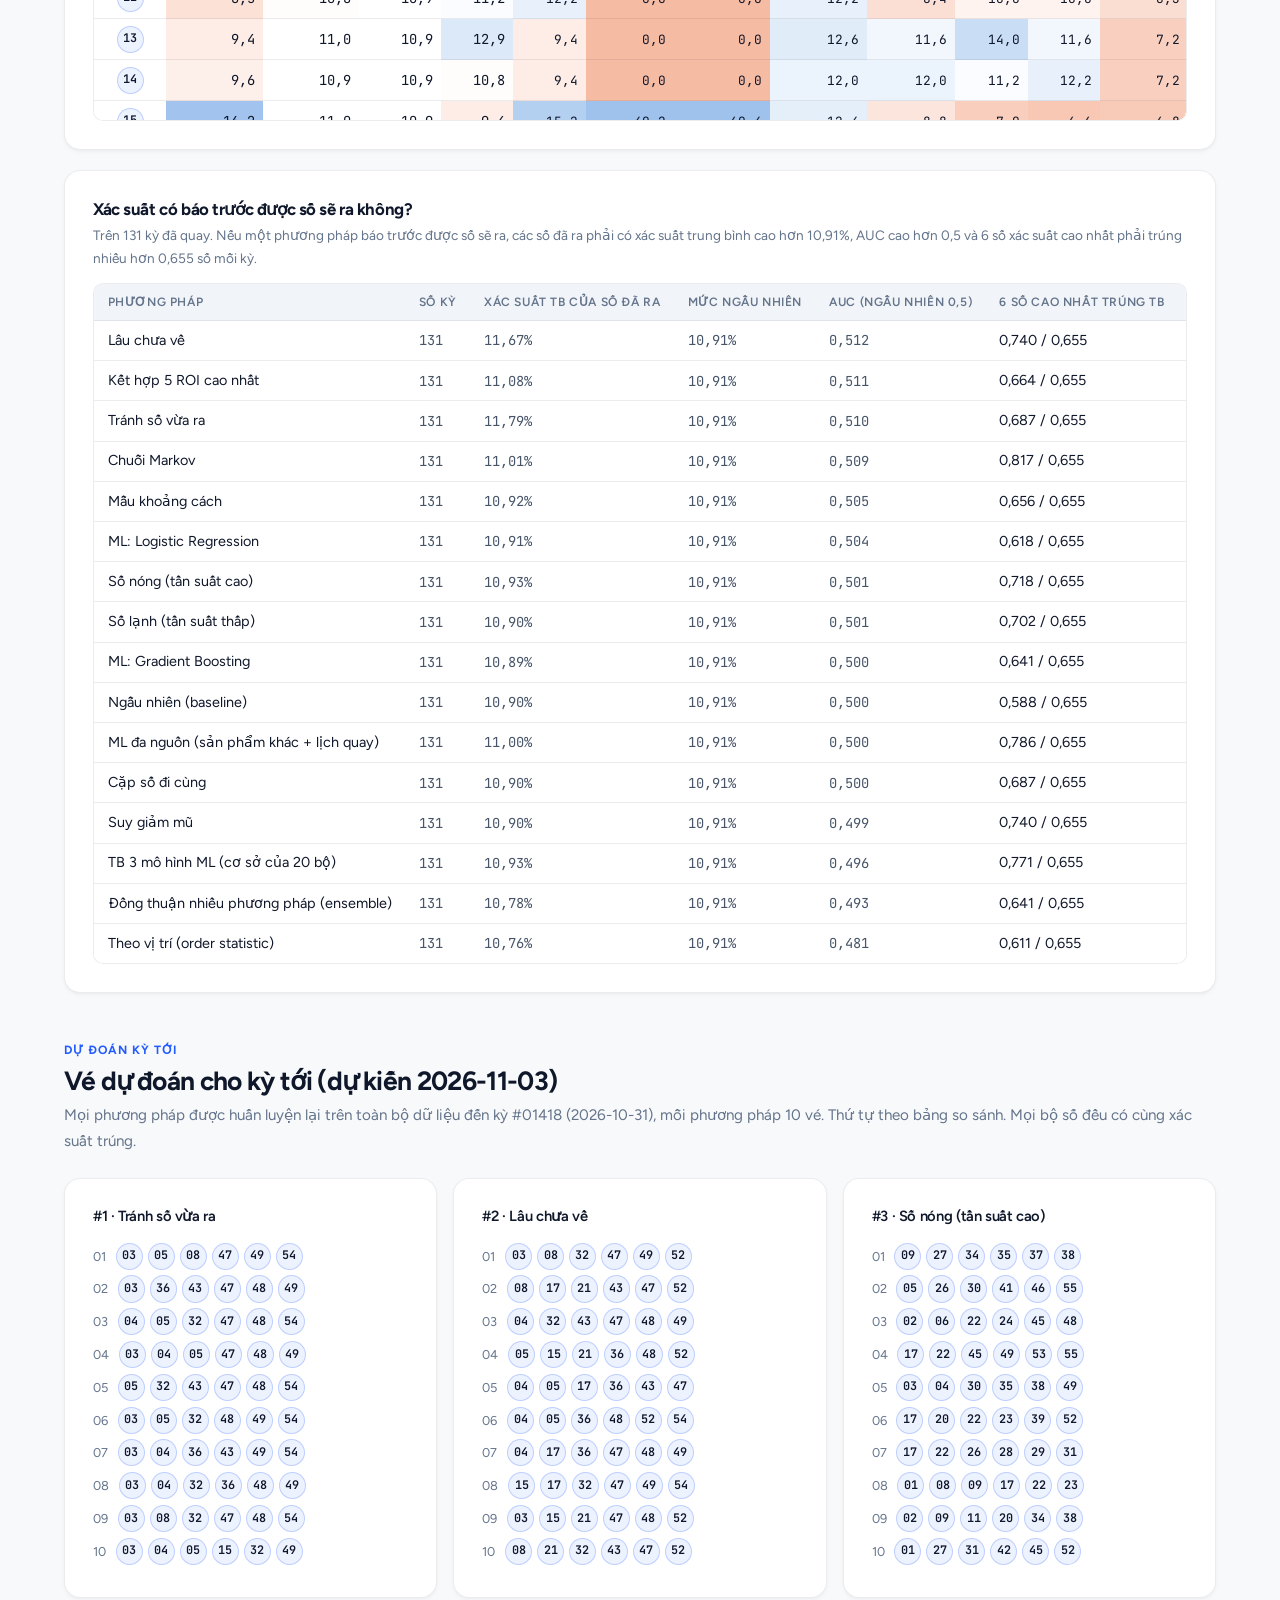
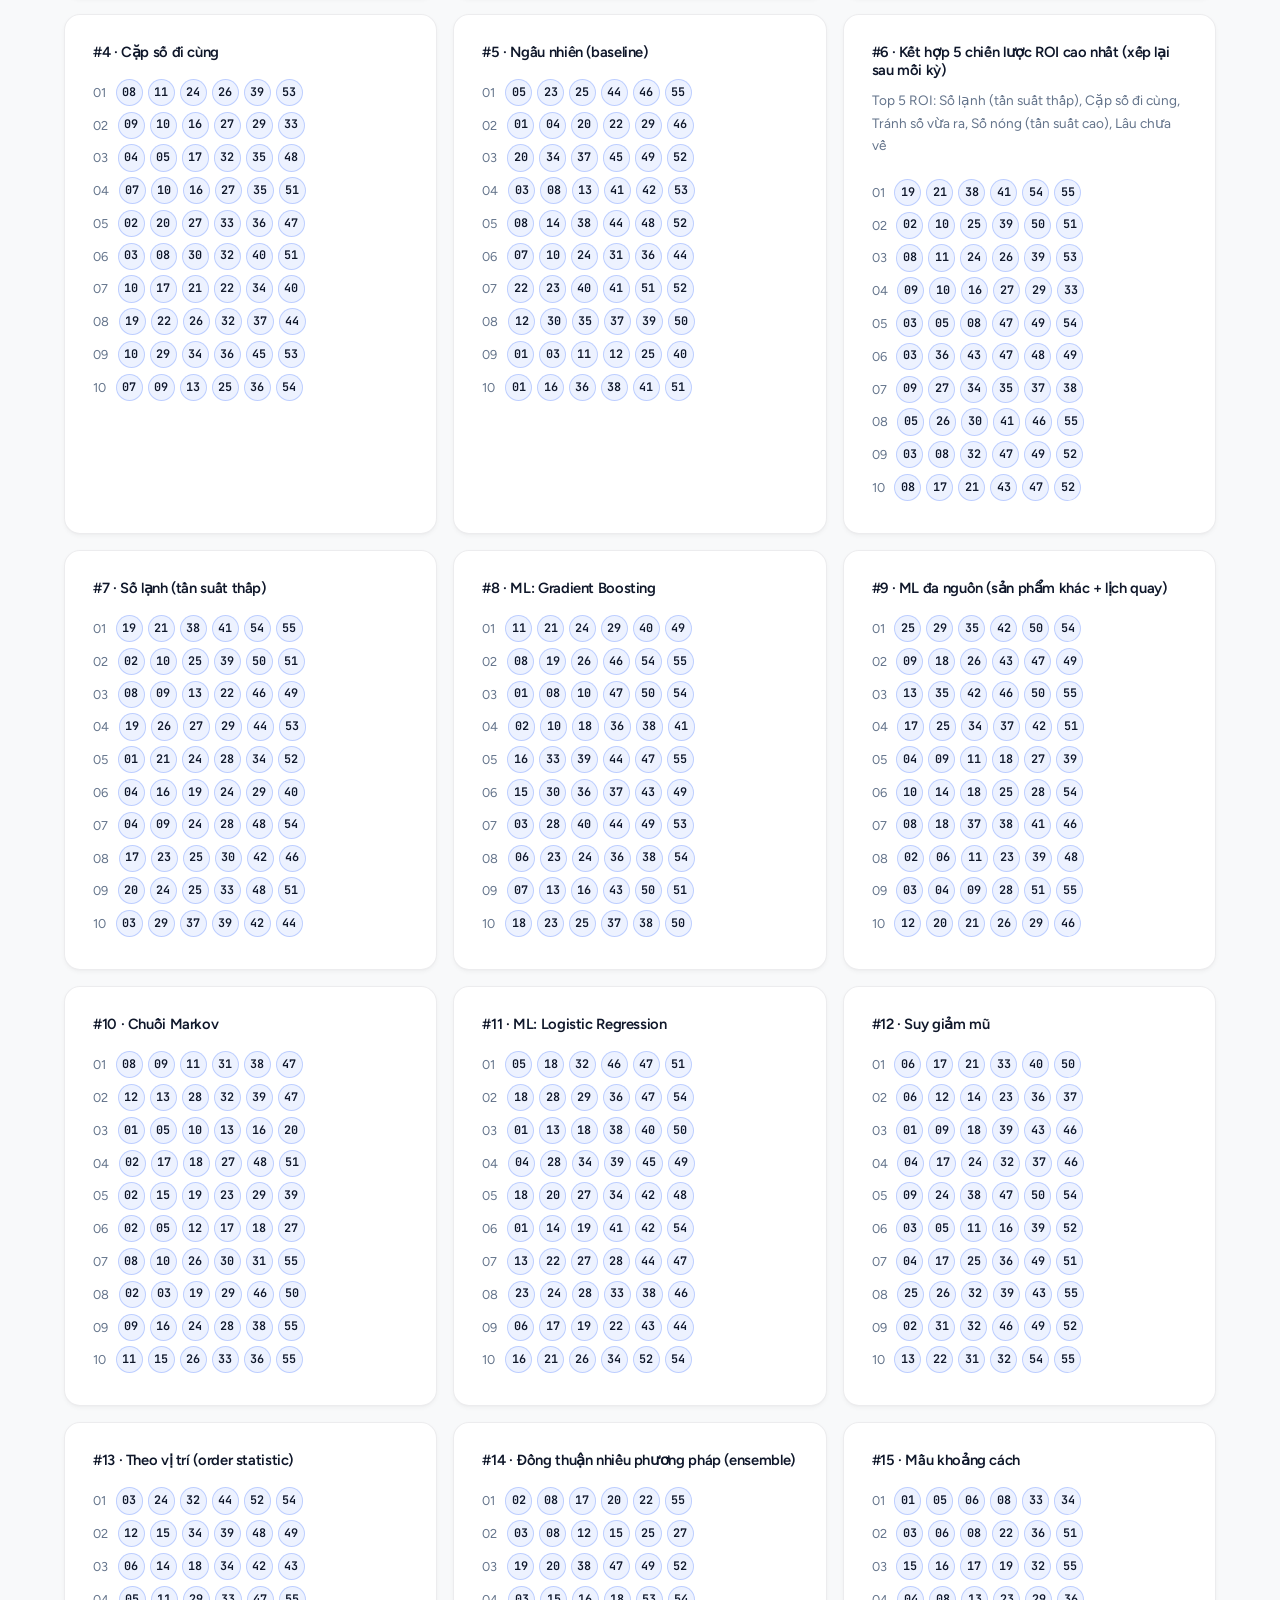
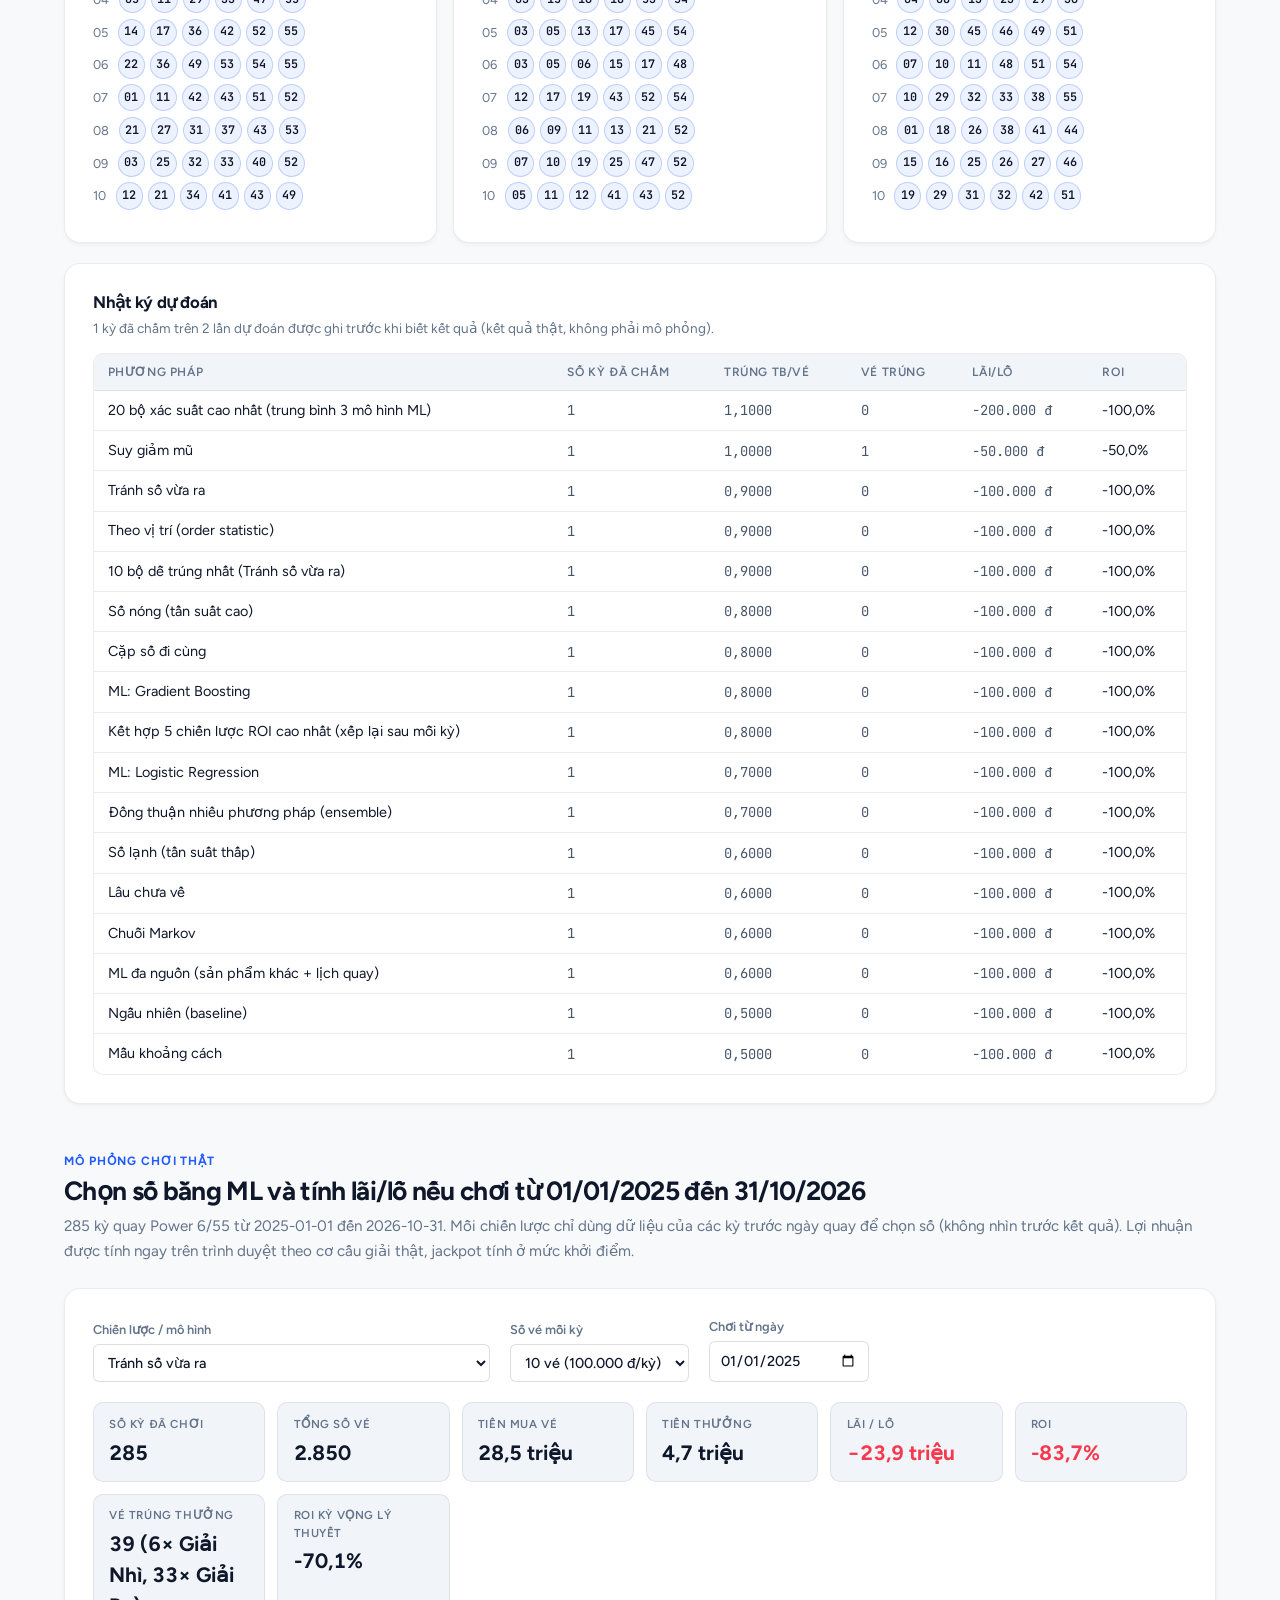
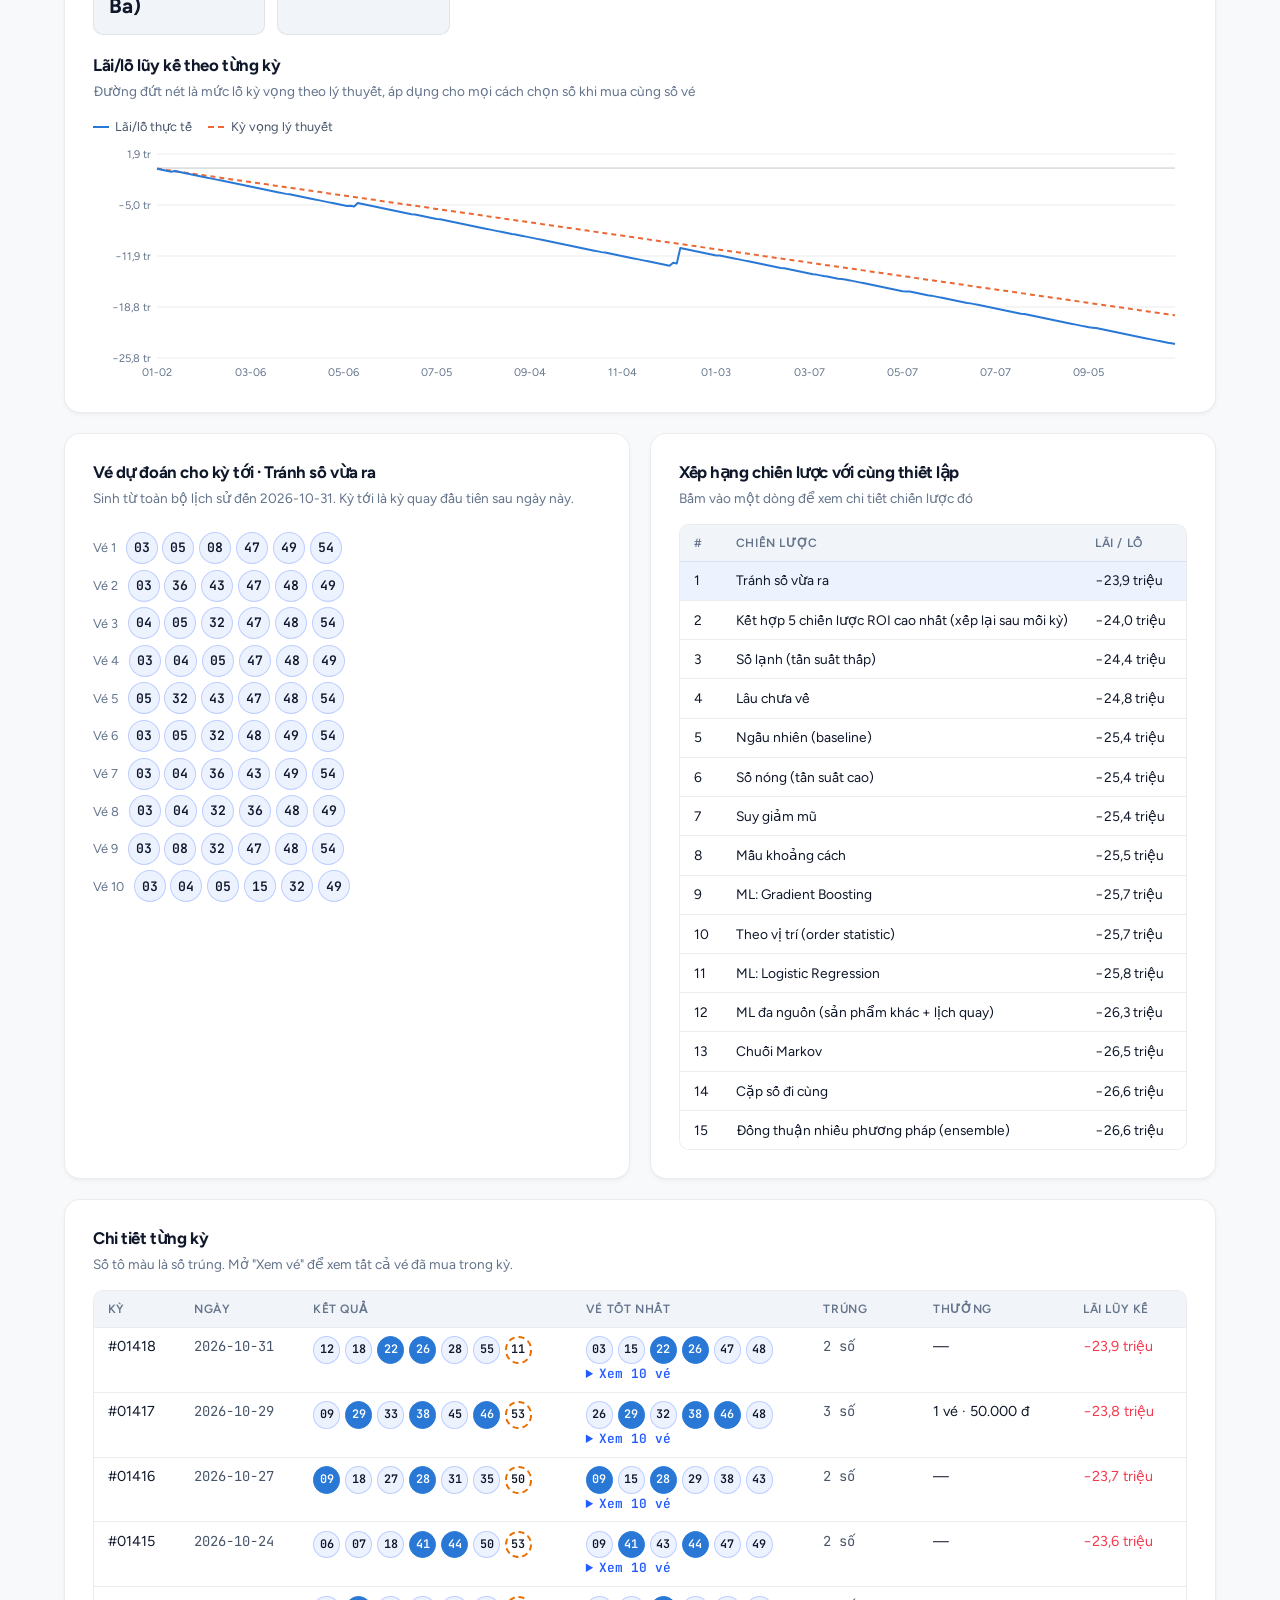
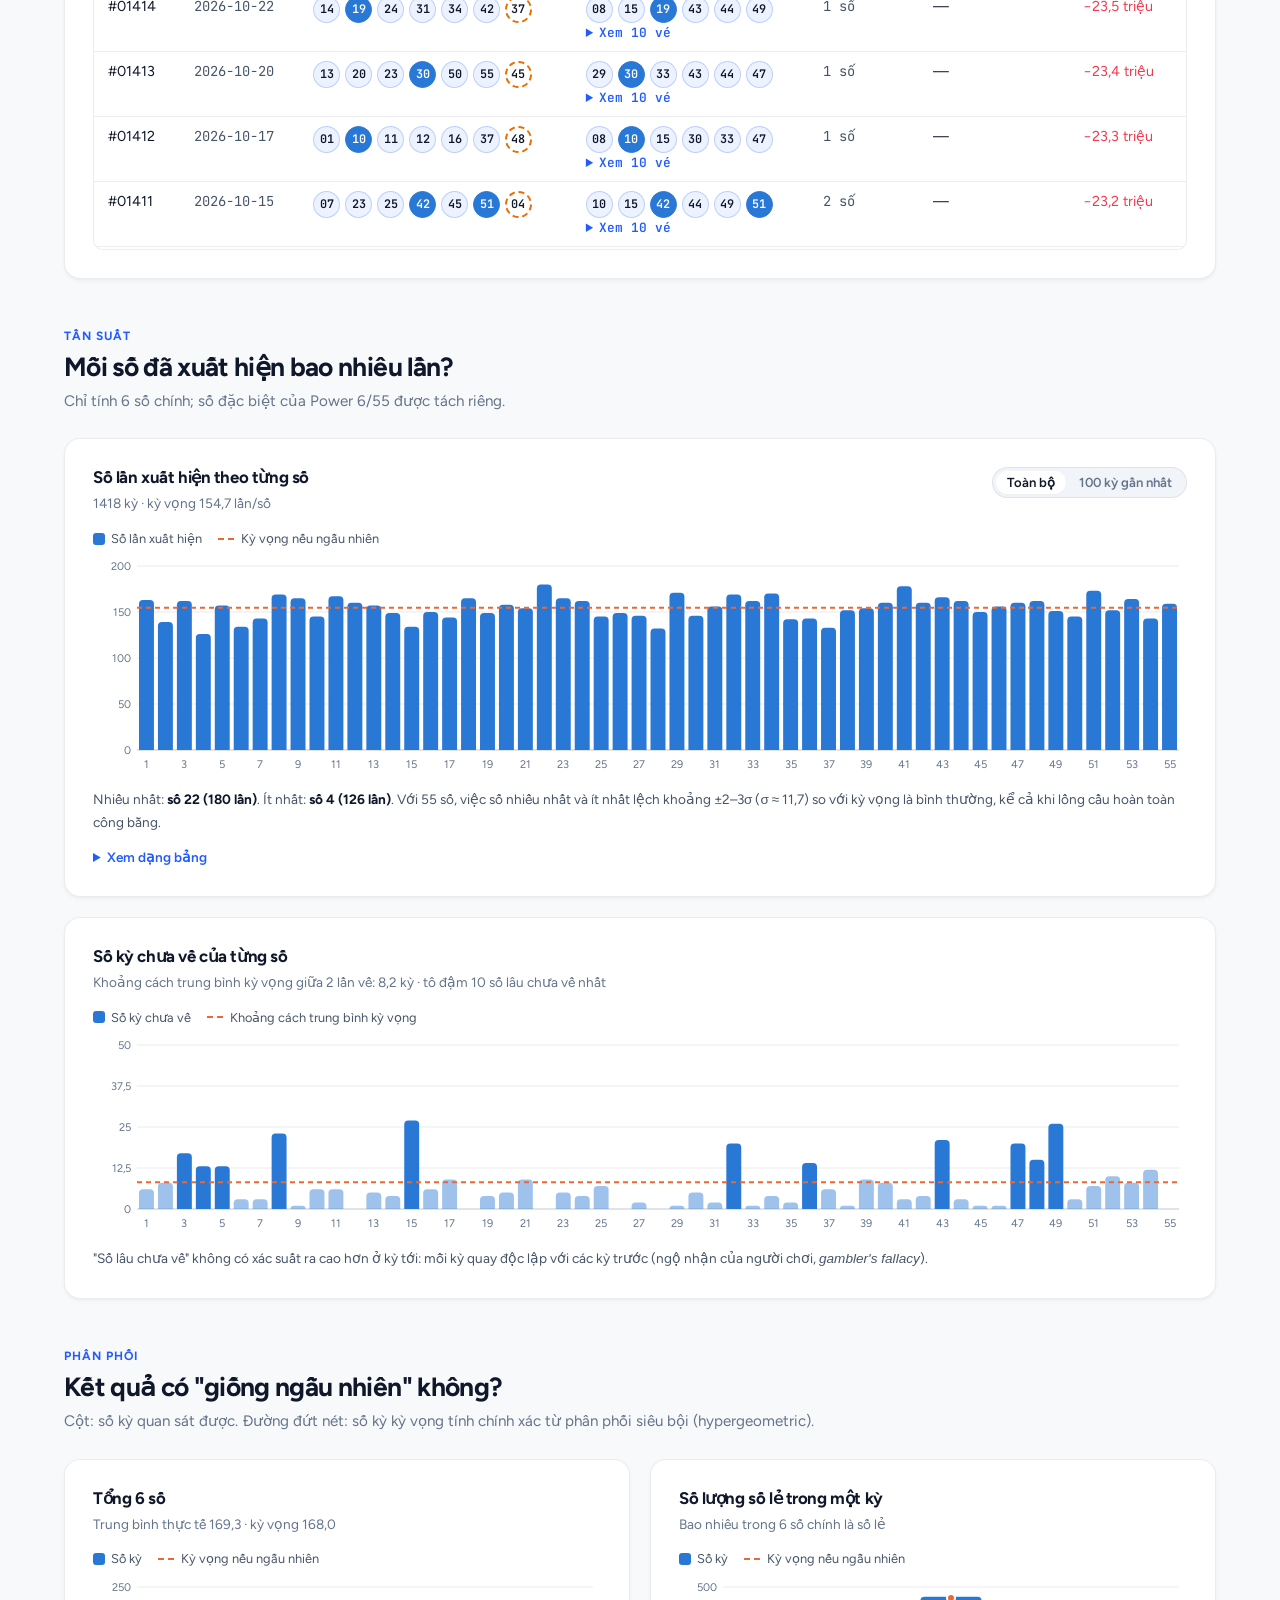
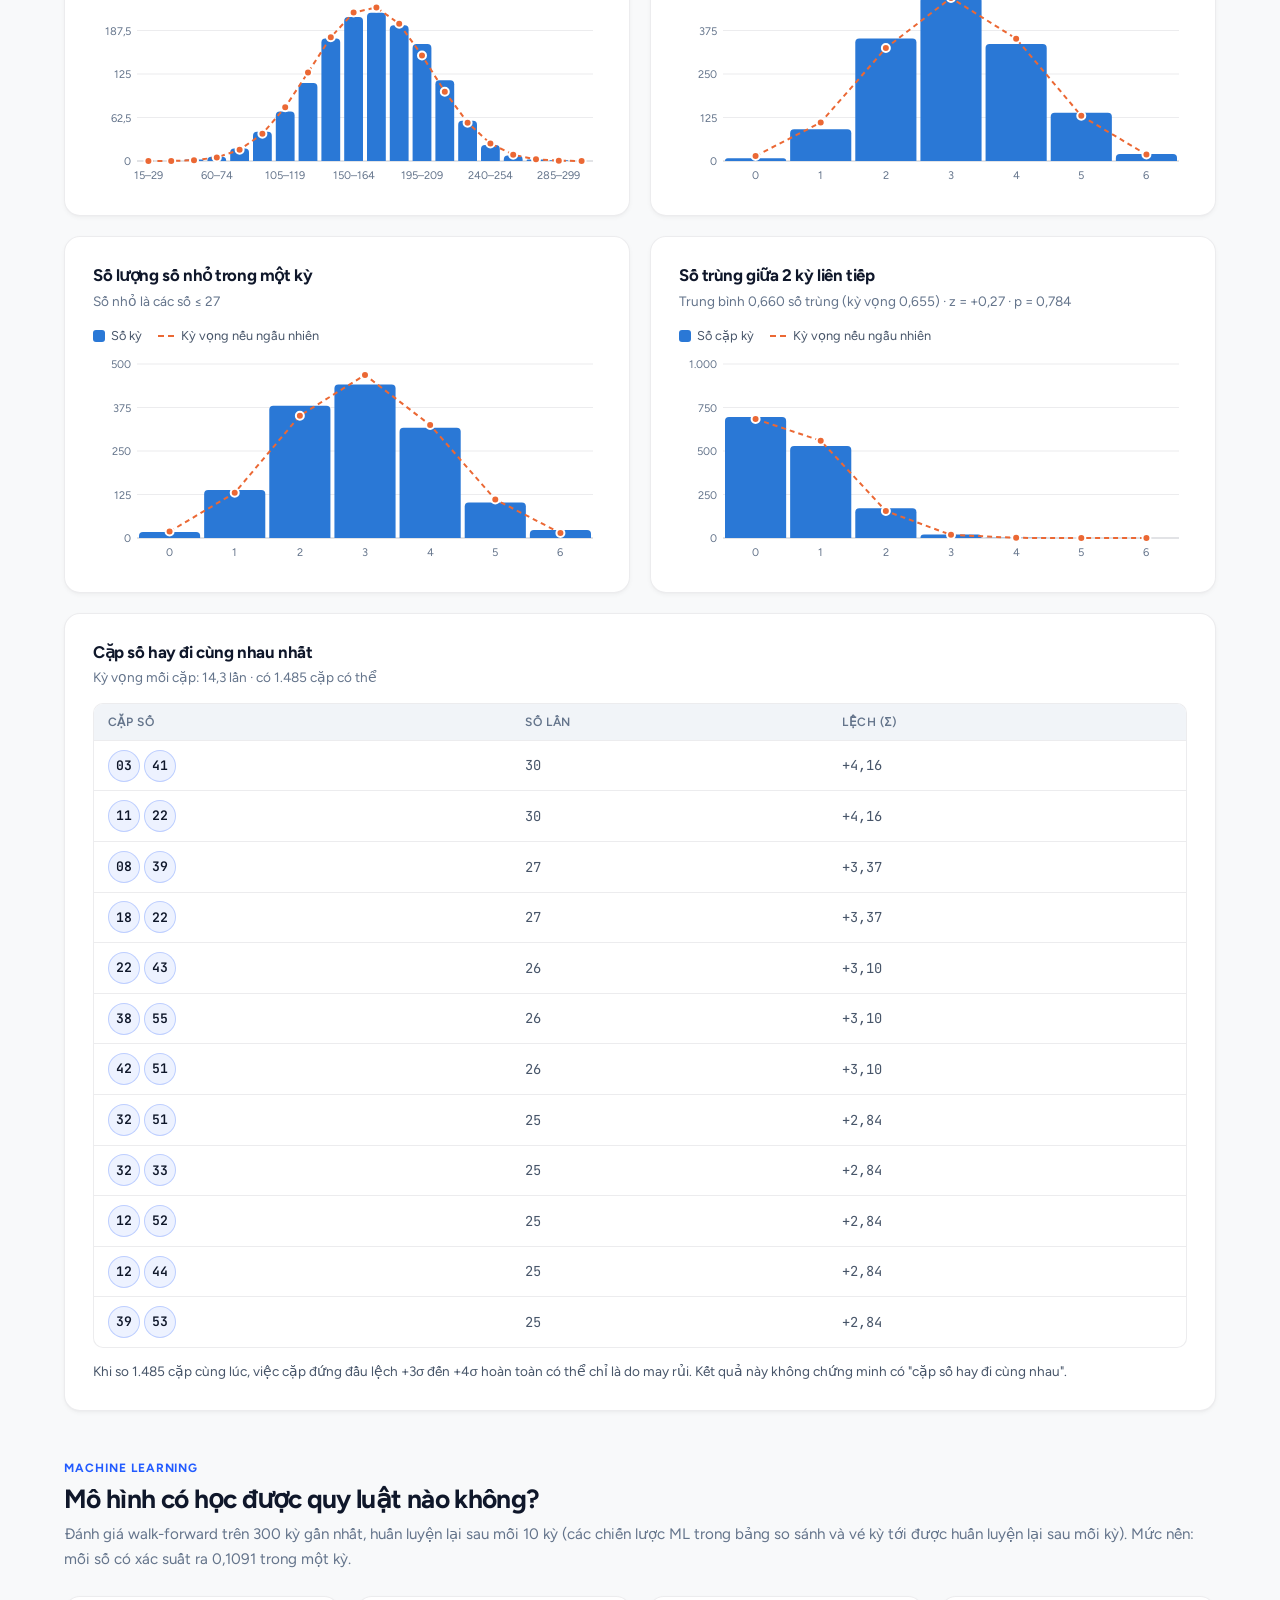
==== commit 9b895351: "feat(ui): per-number probability table by method and draw Dashboard section 'Xác suất từng số': pick" ====
--- a/docs/analysis/index.html
+++ b/docs/analysis/index.html
@@ -592,10 +592,81 @@
             #replayDraws th {
                 white-space: nowrap;
             }
+            #replayDraws .balls {
+                flex-wrap: nowrap;
+            }
+            #replayDraws .ball {
+                width: 1.7rem;
+                height: 1.7rem;
+                font-size: 0.74rem;
+            }
             #replayTable td:nth-child(2) {
                 font-family: var(--font-sans);
                 color: var(--text-primary);
                 font-weight: 600;
+            }
+            .num-prob-wrap {
+                max-height: 640px;
+                overflow: auto;
+            }
+            #numTable {
+                min-width: 1500px;
+                font-size: 0.8rem;
+            }
+            #numTable th,
+            #numTable td {
+                padding: 0.4rem 0.5rem;
+                white-space: nowrap;
+                text-align: right;
+                font-family: var(--font-mono);
+                color: var(--text-primary);
+            }
+            #numTable th {
+                position: sticky;
+                top: 0;
+                z-index: 2;
+                background: var(--bg-subtle);
+                white-space: normal;
+                min-width: 4.5rem;
+                max-width: 6rem;
+                font-size: 0.66rem;
+                text-align: center;
+                vertical-align: bottom;
+            }
+            #numTable td:first-child,
+            #numTable th:first-child {
+                position: sticky;
+                left: 0;
+                z-index: 1;
+                background: var(--bg-surface);
+                text-align: center;
+            }
+            #numTable th:first-child {
+                z-index: 3;
+                background: var(--bg-subtle);
+            }
+            #numTable tr.drawn td:first-child .ball {
+                background: var(--series-1);
+                border-color: var(--series-1);
+                color: #fff;
+            }
+            #numTable tfoot td {
+                font-weight: 700;
+                border-top: 2px solid var(--border-default);
+                background: var(--bg-subtle);
+            }
+            .num-cell-up {
+                background: color-mix(in srgb, var(--series-1) var(--tint), transparent);
+            }
+            .num-cell-down {
+                background: color-mix(in srgb, var(--series-2) var(--tint), transparent);
+            }
+            .legend-swatch.down {
+                background: var(--series-2);
+            }
+            #numEval td,
+            #numEval th {
+                white-space: nowrap;
             }
             #ledgerTable td,
             #ledgerTable th {
@@ -631,6 +702,7 @@
                         <li><a href="#overview" class="nav-link">Tổng quan</a></li>
                         <li><a href="#compare" class="nav-link">Bảng so sánh</a></li>
                         <li><a href="#replay" class="nav-link">Thẩm định 2026</a></li>
+                        <li><a href="#numbers" class="nav-link">Xác suất từng số</a></li>
                         <li><a href="#tickets" class="nav-link">Vé kỳ tới</a></li>
                         <li><a href="#simulator" class="nav-link">Mô phỏng</a></li>
                         <li><a href="#ml" class="nav-link">Machine Learning</a></li>
@@ -710,6 +782,39 @@
                         <h3>Chi tiết từng kỳ: 20 bộ xác suất cao, 10 bộ dễ trúng, top 5 ROI</h3>
                         <p class="card-sub">Mỗi dòng là một lần dự đoán chỉ dùng dữ liệu đến kỳ "Học đến", rồi được chấm với kết quả thật.</p>
                         <div class="stats-table" style="max-height: 560px; overflow: auto"><table id="replayDraws"></table></div>
+                    </div>
+                </section>
+
+                <section class="section" id="numbers">
+                    <div class="section-header">
+                        <span class="section-eyebrow">Xác suất từng số</span>
+                        <h2 class="section-title">Mỗi phương pháp cho mỗi con số xác suất ra bao nhiêu?</h2>
+                        <p class="section-description" id="numDesc"></p>
+                    </div>
+                    <div class="card">
+                        <div class="sim-controls">
+                            <label class="field">Kỳ quay
+                                <select id="numDraw"></select>
+                            </label>
+                            <label class="field">Sắp xếp
+                                <select id="numSort">
+                                    <option value="number">Theo con số</option>
+                                    <option value="avg">Theo xác suất trung bình (cao → thấp)</option>
+                                    <option value="method">Theo phương pháp đang chọn ở cột đầu</option>
+                                </select>
+                            </label>
+                            <label class="field">Cột đầu (dùng để sắp xếp)
+                                <select id="numMethod"></select>
+                            </label>
+                        </div>
+                        <p class="card-sub" id="numSub"></p>
+                        <div class="legend" id="numLegend"></div>
+                        <div class="stats-table num-prob-wrap"><table id="numTable"></table></div>
+                    </div>
+                    <div class="card" style="margin-top: 1.25rem">
+                        <h3>Xác suất có báo trước được số sẽ ra không?</h3>
+                        <p class="card-sub" id="numEvalSub"></p>
+                        <div class="stats-table"><table id="numEval"></table></div>
                     </div>
                 </section>
 
@@ -945,6 +1050,7 @@
             })();
         </script>
         <script src="analysis-data.js"></script>
+        <script src="probabilities.js"></script>
         <script>
             (function () {
                 "use strict";
@@ -1482,6 +1588,8 @@
                     fillTable("recentTable", ["Kỳ", "Ngày", "Kết quả"], p.recent.map(function (r) { return ["#" + r.id, r.date, balls(r.main, p.has_bonus ? r.bonus : null)]; }));
                     setText("tierSub", "Giá vé " + nf.format(p.ticket_price) + " đ. Xác suất tính chính xác cho một vé ngẫu nhiên");
                     fillTable("tierTable", ["Giải", "Giá trị", "Xác suất"], p.tiers.map(function (t) { return [t.label, money(t.value), "1 / " + nf.format(Math.round(t.odds))]; }));
+
+                    renderNumbers();
 
                     // Simulator
                     if (p.simulation) {
@@ -1806,6 +1914,119 @@
                     });
                 }
 
+                // ---------------------------------------------------------------- per-number probabilities
+                const SHORT = {
+                    random: "Ngẫu nhiên", hot: "Số nóng", cold: "Số lạnh", long_absence: "Lâu chưa về", not_repeat: "Tránh số vừa ra",
+                    pattern: "Mẫu khoảng cách", exp_decay: "Suy giảm mũ", pair: "Cặp số", markov: "Markov", positional: "Theo vị trí",
+                    ml_logistic: "ML Logistic", ml_gbm: "ML GBM", ml_multi: "ML đa nguồn", consensus: "Đồng thuận",
+                    top5_roi: "Top 5 ROI", ml_avg: "TB 3 ML (20 bộ)",
+                };
+                const numState = { draw: null, sort: "number", method: "ml_avg" };
+                function unpackProbs(s) {
+                    const out = [];
+                    for (let i = 0; i < s.length; i += 3) out.push(parseInt(s.substr(i, 3), 10) / 1000);
+                    return out;
+                }
+                function renderNumbers() {
+                    const section = document.getElementById("numbers");
+                    const all = window.VIETLOTT_PROBS && window.VIETLOTT_PROBS.products;
+                    const pp = all && all[state.product];
+                    if (!pp || !pp.entries.length) { section.classList.add("is-hidden"); return; }
+                    section.classList.remove("is-hidden");
+                    const entries = pp.entries.slice().reverse();
+                    const drawSel = document.getElementById("numDraw");
+                    if (!entries.some(function (e) { return e.draw_id === numState.draw; })) numState.draw = entries[0].draw_id;
+                    drawSel.replaceChildren();
+                    entries.forEach(function (e) {
+                        const label = "#" + e.draw_id + " · " + (e.main ? e.drawn_date + " · đã quay" : "kỳ tới, dự kiến " + e.date) + (e.source === "live" ? " · ghi trước giờ quay" : "");
+                        drawSel.appendChild(el("option", { value: e.draw_id, text: label }));
+                    });
+                    drawSel.value = numState.draw;
+                    const methodSel = document.getElementById("numMethod");
+                    methodSel.replaceChildren();
+                    pp.methods.forEach(function (m) { methodSel.appendChild(el("option", { value: m.key, text: m.name })); });
+                    if (!pp.methods.some(function (m) { return m.key === numState.method; })) numState.method = pp.methods[0].key;
+                    methodSel.value = numState.method;
+                    document.getElementById("numSort").value = numState.sort;
+
+                    const entry = pp.entries.find(function (e) { return e.draw_id === numState.draw; });
+                    const keys = [numState.method].concat(pp.methods.map(function (m) { return m.key; }).filter(function (k) { return k !== numState.method && entry.probs[k]; }));
+                    const vecs = {};
+                    keys.forEach(function (k) { if (entry.probs[k]) vecs[k] = unpackProbs(entry.probs[k]); });
+                    const nNum = pp.range[1] - pp.range[0] + 1;
+                    const avg = [];
+                    for (let i = 0; i < nNum; i++) {
+                        let sum = 0, cnt = 0;
+                        keys.forEach(function (k) { if (vecs[k] && k !== "ml_avg" && k !== "top5_roi") { sum += vecs[k][i]; cnt++; } });
+                        avg.push(cnt ? sum / cnt : 0);
+                    }
+                    const drawn = new Set(entry.main || []);
+                    const nameOf = {};
+                    pp.methods.forEach(function (m) { nameOf[m.key] = m.name; });
+                    setText("numDesc", "Với mỗi kỳ quay, xác suất số đó nằm trong vé của từng phương pháp, chỉ tính từ dữ liệu trước ngày quay. ML: xác suất mô hình dự đoán; Ngẫu nhiên: đúng " + nf2.format(pp.base * 100) + "%; các phương pháp khác: tỉ lệ vé chứa số đó trong 2.000 vé được sinh thử (sai số khoảng ±0,7 điểm %). Đã ghi " + pp.entries.length + " kỳ.");
+                    const best = entry.best_key ? " · \"10 bộ dễ trúng nhất\" kỳ này dùng: " + (nameOf[entry.best_key] || entry.best_key) : "";
+                    setText("numSub", (entry.main ? "Kỳ #" + entry.draw_id + " đã quay ngày " + entry.drawn_date + ": số đã ra được tô màu ở cột Số." : "Kỳ #" + entry.draw_id + " chưa quay (dự kiến " + entry.date + ").") + " Học đến kỳ #" + entry.trained_until_id + (entry.source === "live" ? ", ghi trước giờ quay lúc " + (entry.recorded_at || "").replace("T", " ").slice(0, 16) : ", tính bù walk-forward") + "." + best);
+                    document.getElementById("numLegend").replaceChildren(
+                        el("span", { class: "legend-item" }, [el("span", { class: "legend-swatch" }), "Cao hơn mức ngẫu nhiên " + nf2.format(pp.base * 100) + "%"]),
+                        el("span", { class: "legend-item" }, [el("span", { class: "legend-swatch down" }), "Thấp hơn mức ngẫu nhiên"]),
+                    );
+                    const order = [];
+                    for (let i = 0; i < nNum; i++) order.push(i);
+                    if (numState.sort === "avg") order.sort(function (a, b) { return avg[b] - avg[a]; });
+                    if (numState.sort === "method" && vecs[numState.method]) order.sort(function (a, b) { return vecs[numState.method][b] - vecs[numState.method][a]; });
+
+                    const table = document.getElementById("numTable");
+                    table.replaceChildren();
+                    const thead = el("thead");
+                    const htr = el("tr");
+                    htr.appendChild(el("th", { text: "Số" }));
+                    htr.appendChild(el("th", { text: "TB các phương pháp", title: "Trung bình 14 phương pháp (không gồm Top 5 ROI và TB 3 ML vốn là tổ hợp)" }));
+                    keys.forEach(function (k) { htr.appendChild(el("th", { text: SHORT[k] || k, title: nameOf[k] || k })); });
+                    thead.appendChild(htr);
+                    const tbody = el("tbody");
+                    function cell(v) {
+                        const td = el("td", { text: nf1.format(v * 100) });
+                        const d = Math.max(-1, Math.min(1, (v - pp.base) / (pp.base * 0.5)));
+                        if (Math.abs(d) > 0.02) {
+                            td.className = d > 0 ? "num-cell-up" : "num-cell-down";
+                            td.style.setProperty("--tint", Math.round(Math.abs(d) * 45) + "%");
+                        }
+                        return td;
+                    }
+                    order.forEach(function (i) {
+                        const n = pp.range[0] + i;
+                        const tr = el("tr", { class: drawn.has(n) ? "drawn" : "" });
+                        const numTd = el("td");
+                        numTd.appendChild(el("span", { class: "ball sm", text: String(n).padStart(2, "0") }));
+                        tr.append(numTd, cell(avg[i]));
+                        keys.forEach(function (k) { tr.appendChild(vecs[k] ? cell(vecs[k][i]) : el("td", { text: "—" })); });
+                        tbody.appendChild(tr);
+                    });
+                    table.append(thead, tbody);
+                    if (entry.main) {
+                        const tfoot = el("tfoot");
+                        const ftr = el("tr");
+                        const idx = entry.main.map(function (n) { return n - pp.range[0]; });
+                        const meanOf = function (vec) { return idx.reduce(function (a, i) { return a + vec[i]; }, 0) / idx.length; };
+                        ftr.append(el("td", { text: "TB số đã ra" }), cell(meanOf(avg)));
+                        keys.forEach(function (k) { ftr.appendChild(vecs[k] ? cell(meanOf(vecs[k])) : el("td", { text: "—" })); });
+                        tfoot.appendChild(ftr);
+                        table.appendChild(tfoot);
+                    }
+
+                    const ev = pp.evaluation;
+                    setText("numEvalSub", "Trên " + ev.n_draws + " kỳ đã quay. Nếu một phương pháp báo trước được số sẽ ra, các số đã ra phải có xác suất trung bình cao hơn " + nf2.format(pp.base * 100) + "%, AUC cao hơn 0,5 và 6 số xác suất cao nhất phải trúng nhiều hơn " + nf3.format(ev.rows.length ? ev.rows[0].expected_top6_hits : 0) + " số mỗi kỳ.");
+                    fillTable("numEval", ["Phương pháp", "Số kỳ", "Xác suất TB của số đã ra", "Mức ngẫu nhiên", "AUC (ngẫu nhiên 0,5)", "6 số cao nhất trúng TB", "Log-loss", "Log-loss mức nền"],
+                        ev.rows.map(function (r) {
+                            return [nameOf[r.key] || r.key, nf.format(r.draws), nf2.format(r.mean_drawn_prob * 100) + "%", nf2.format(r.base_prob * 100) + "%", nf3.format(r.auc), nf3.format(r.top6_hits) + " / " + nf3.format(r.expected_top6_hits), nf4.format(r.log_loss), nf4.format(r.base_log_loss)];
+                        }));
+                }
+                function bindNumbers() {
+                    document.getElementById("numDraw").addEventListener("change", function (e) { numState.draw = e.target.value; renderNumbers(); });
+                    document.getElementById("numSort").addEventListener("change", function (e) { numState.sort = e.target.value; renderNumbers(); });
+                    document.getElementById("numMethod").addEventListener("change", function (e) { numState.method = e.target.value; renderNumbers(); });
+                }
+
                 function setupSwitches() {
                     const sw = document.getElementById("productSwitch");
                     sw.replaceChildren();
@@ -1841,6 +2062,7 @@
                     });
                     setupSwitches();
                     bindSimulator();
+                    bindNumbers();
                     document.getElementById("loading").classList.add("is-hidden");
                     document.getElementById("content").classList.remove("is-hidden");
                     renderProduct();
--- a/docs/styles.css
+++ b/docs/styles.css
@@ -1432,3 +1432,93 @@
 .picks-validation td:nth-child(4) {
     font-family: var(--font-mono);
 }
+
+.picks-history {
+    margin-top: 1.25rem;
+}
+
+.picks-history .stats-table {
+    max-height: 560px;
+    overflow: auto;
+}
+
+.picks-history table {
+    min-width: 860px;
+}
+
+.picks-history td,
+.picks-history th {
+    vertical-align: top;
+    white-space: nowrap;
+    padding: 0.6rem 0.7rem;
+}
+
+.picks-history .pick-balls {
+    flex-wrap: nowrap;
+}
+
+.picks-history .pick-ball {
+    width: 1.7rem;
+    height: 1.7rem;
+    font-size: 0.74rem;
+}
+
+.picks-history details summary {
+    cursor: pointer;
+    color: var(--color-brand);
+    font-size: 0.78rem;
+    font-weight: 600;
+    margin-top: 0.3rem;
+}
+
+.picks-history .pick-list {
+    margin-top: 0.4rem;
+}
+
+.picks-history .pick-row {
+    flex-wrap: nowrap;
+}
+
+.picks-history .source-tag {
+    margin-top: 0.35rem;
+}
+
+.pnl-pos {
+    color: var(--cat-green);
+}
+
+.pnl-neg {
+    color: var(--cat-red);
+}
+
+.source-tag {
+    display: inline-block;
+    font-size: 0.72rem;
+    padding: 1px 7px;
+    border-radius: var(--radius-full);
+    border: 1px solid var(--border-default);
+    color: var(--text-muted);
+}
+
+.source-tag.live {
+    border-color: var(--color-brand-border);
+    color: var(--color-brand);
+    background: var(--color-brand-subtle);
+}
+
+.picks-history .card-head {
+    display: flex;
+    flex-wrap: wrap;
+    justify-content: space-between;
+    align-items: flex-start;
+    gap: 0.75rem;
+}
+
+.picks-history .segmented-btn {
+    padding: 0.4rem 0.8rem;
+    font-size: 0.8rem;
+}
+
+.is-hidden {
+    display: none !important;
+}
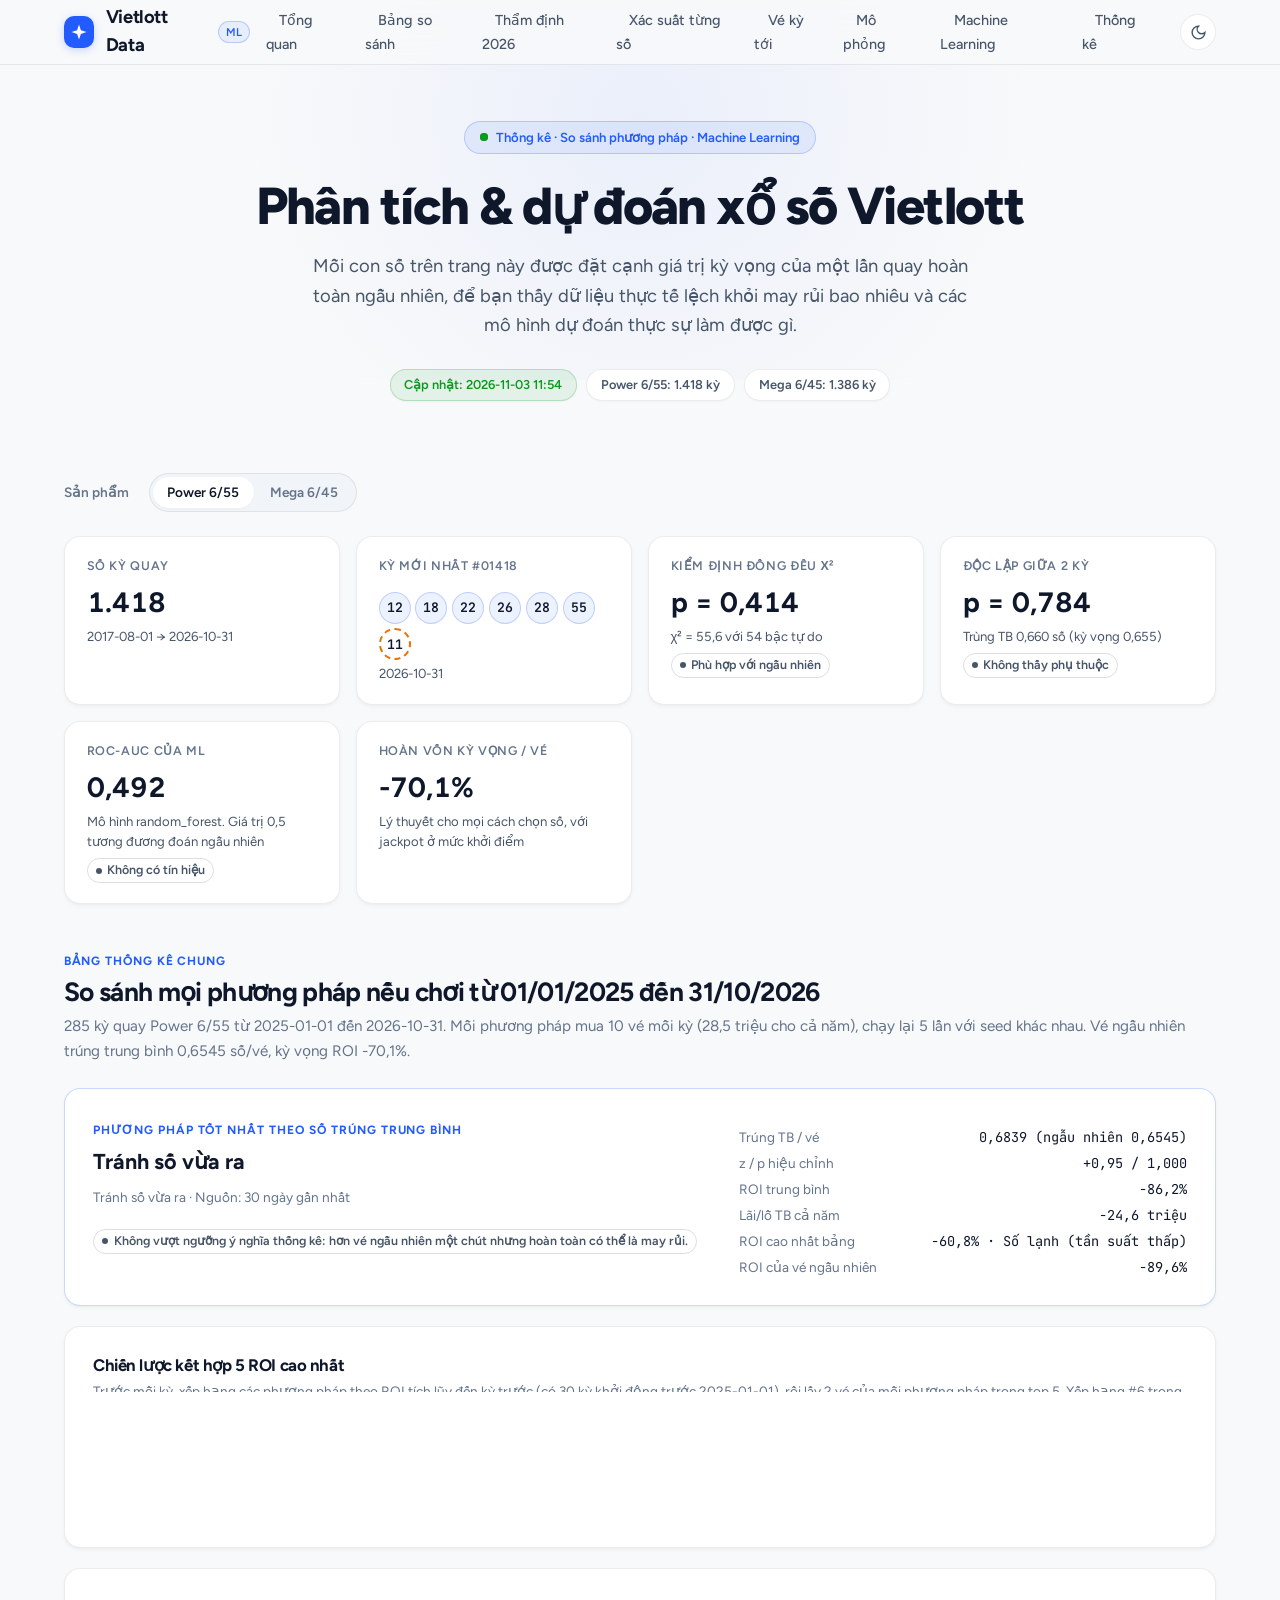
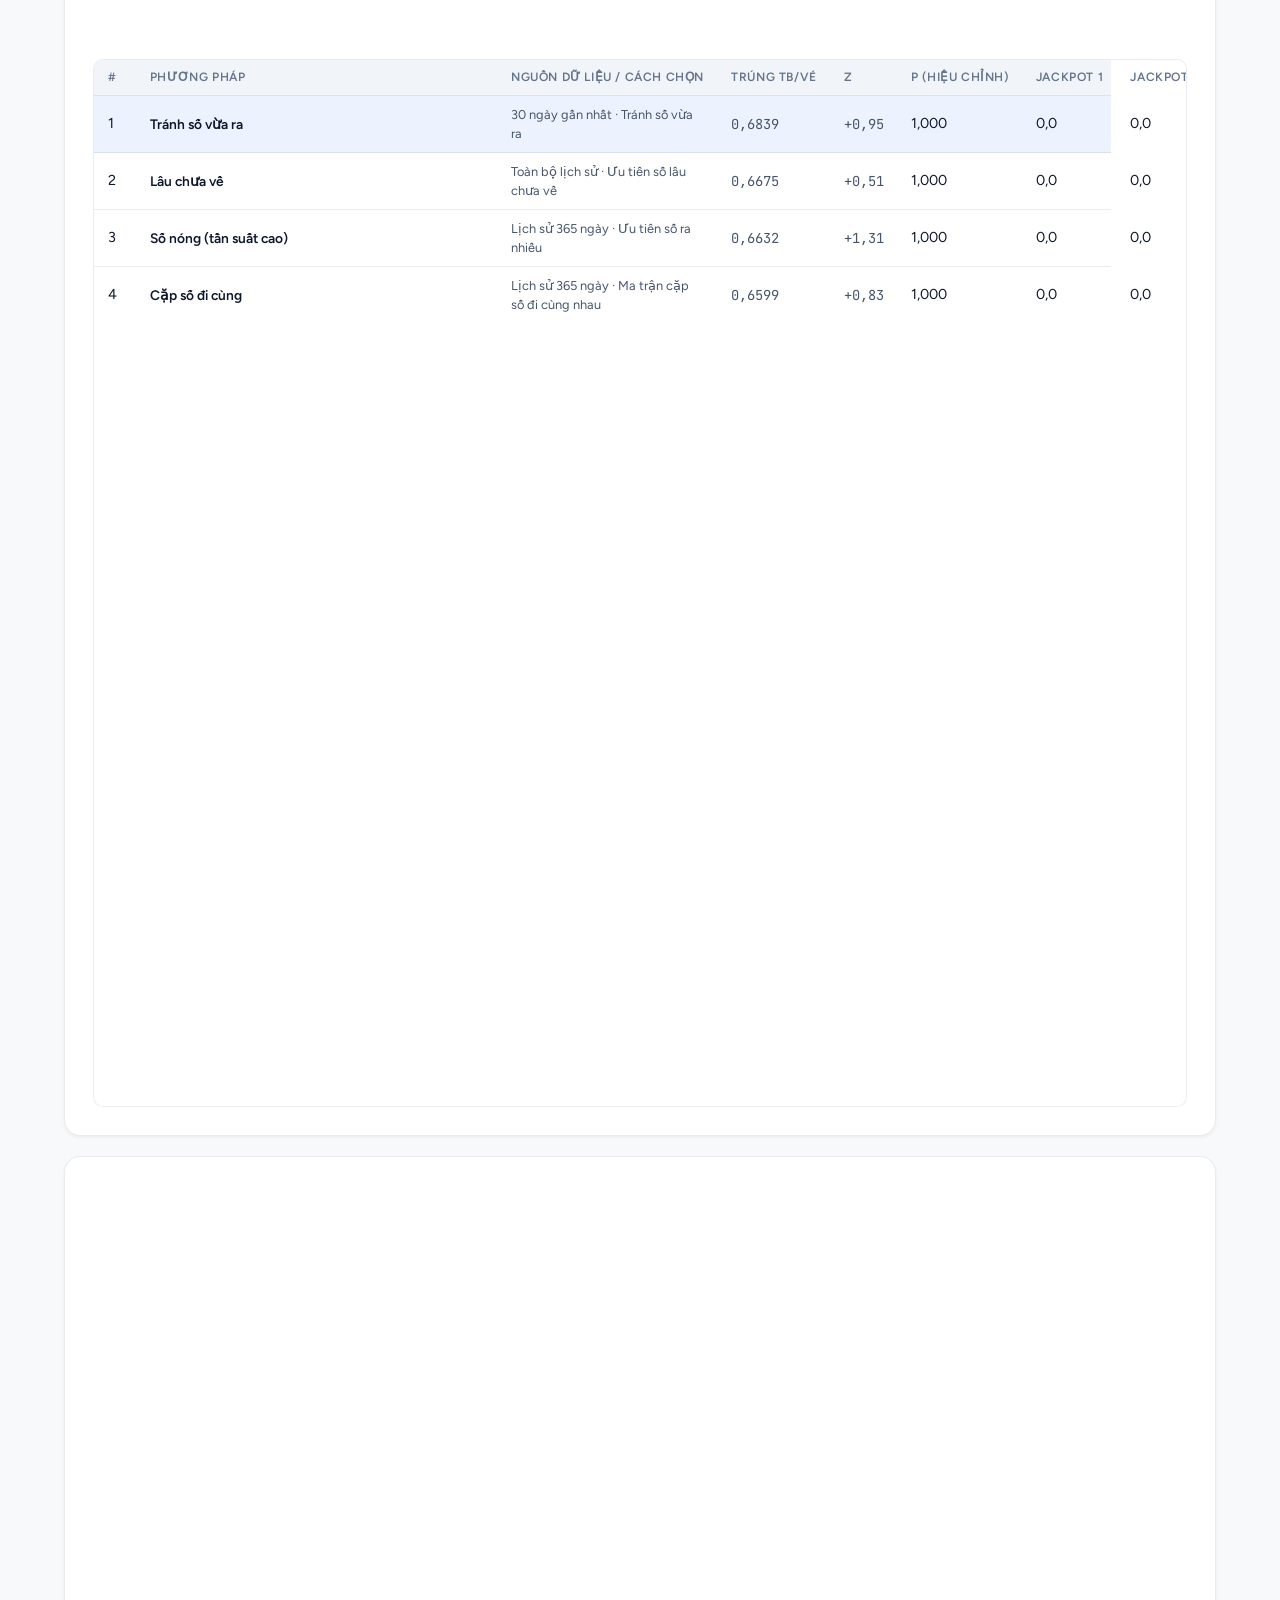
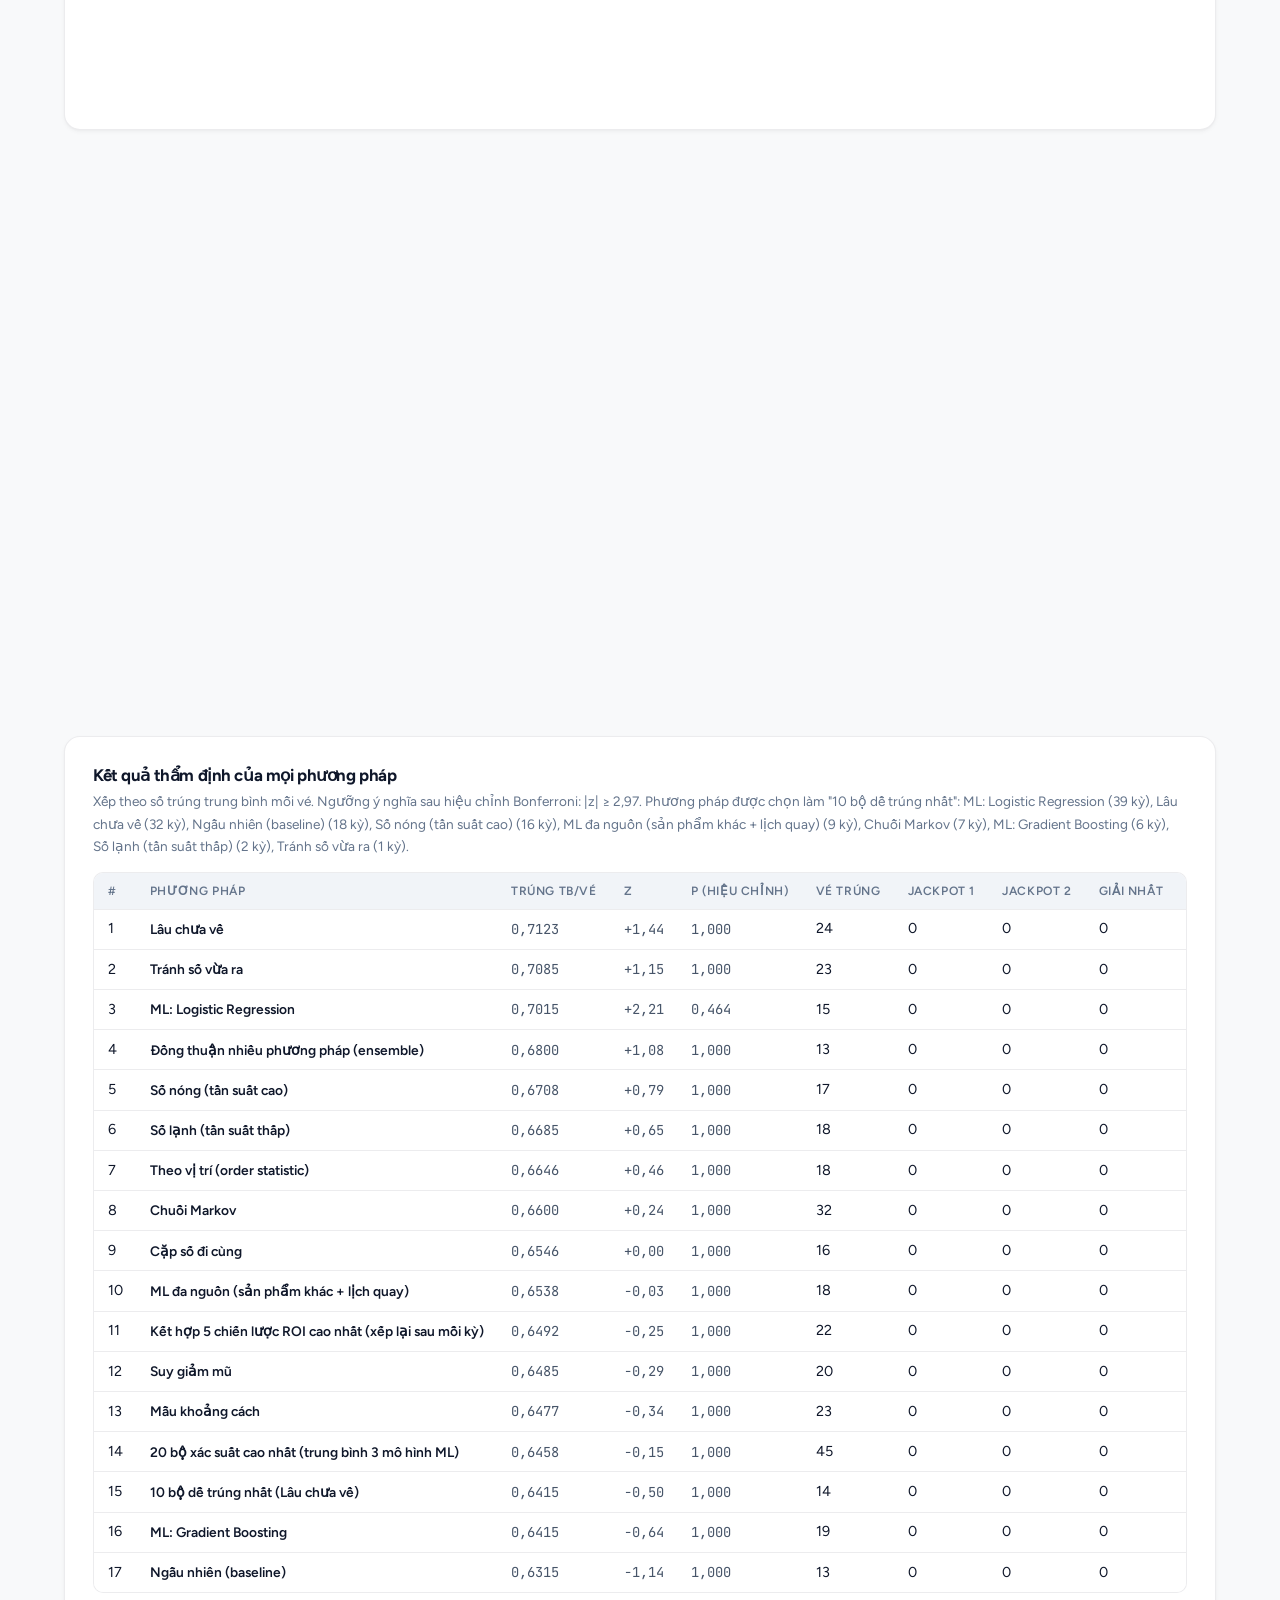
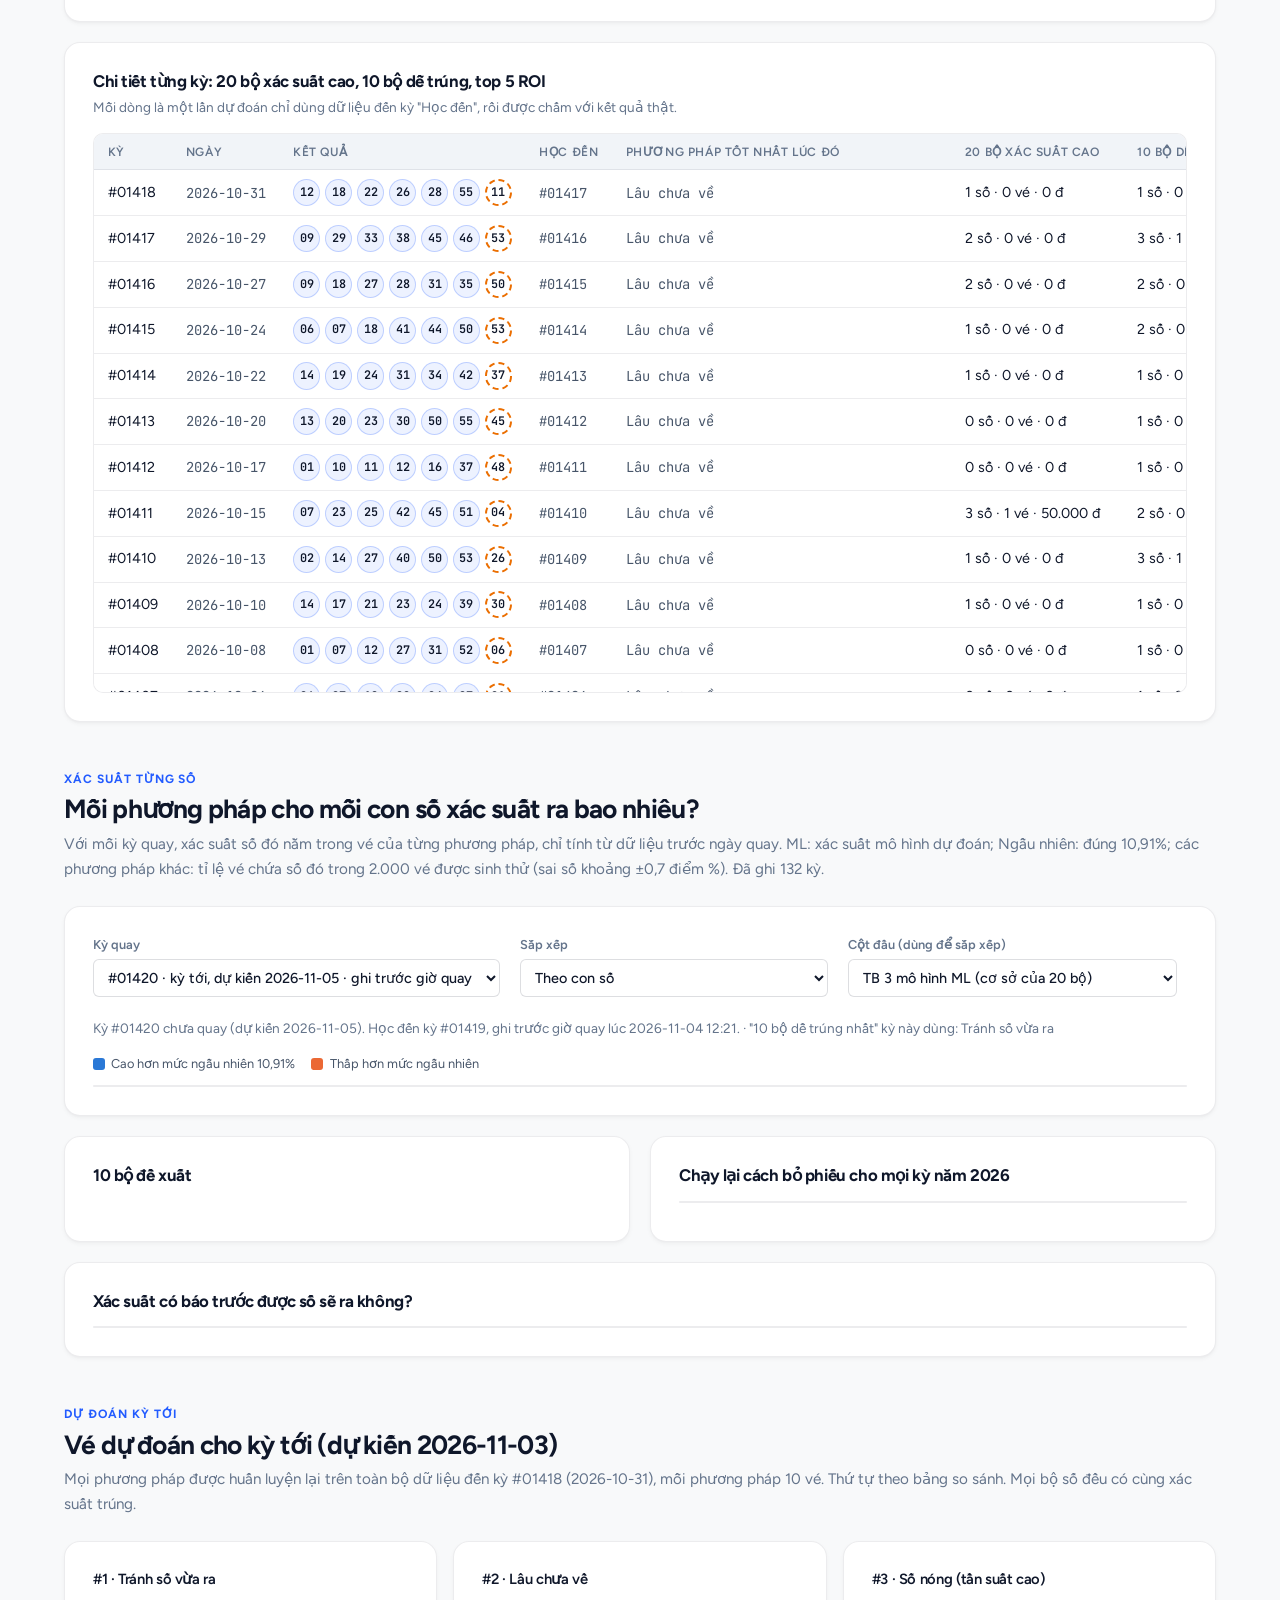
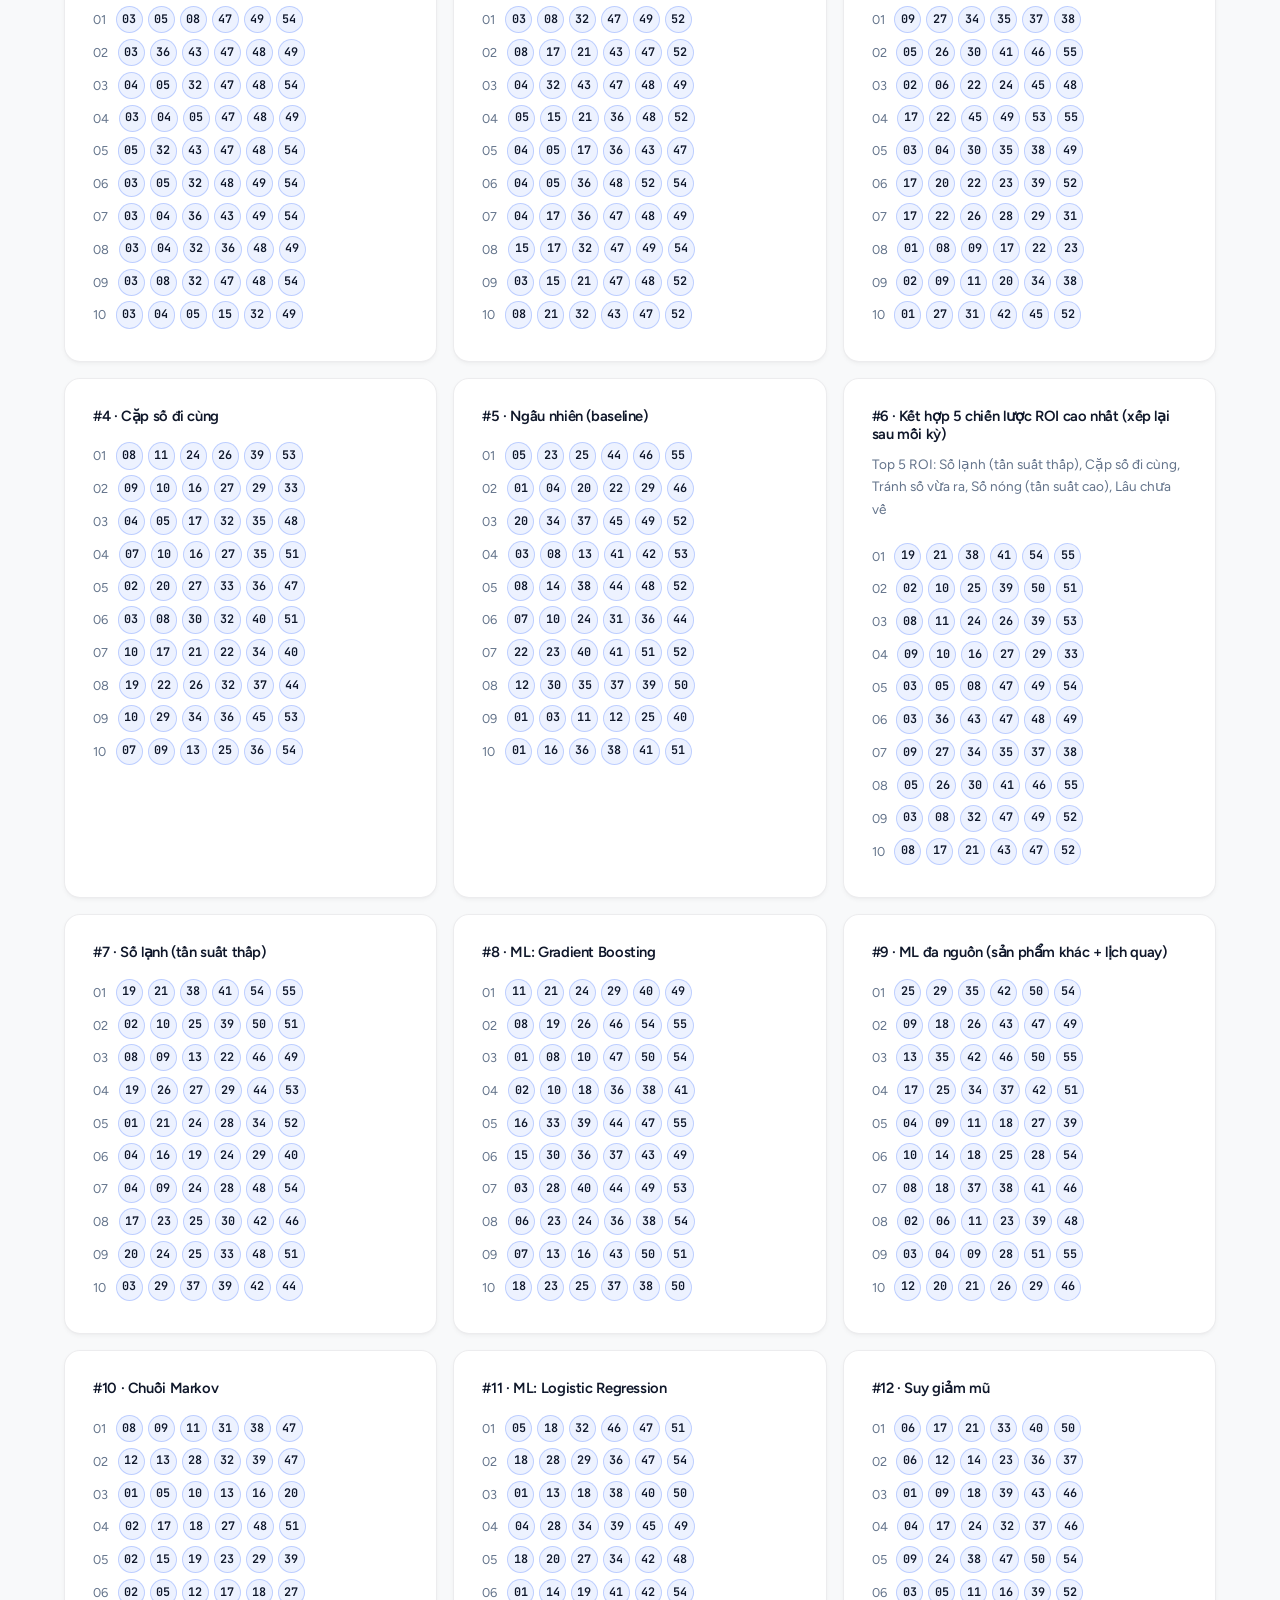
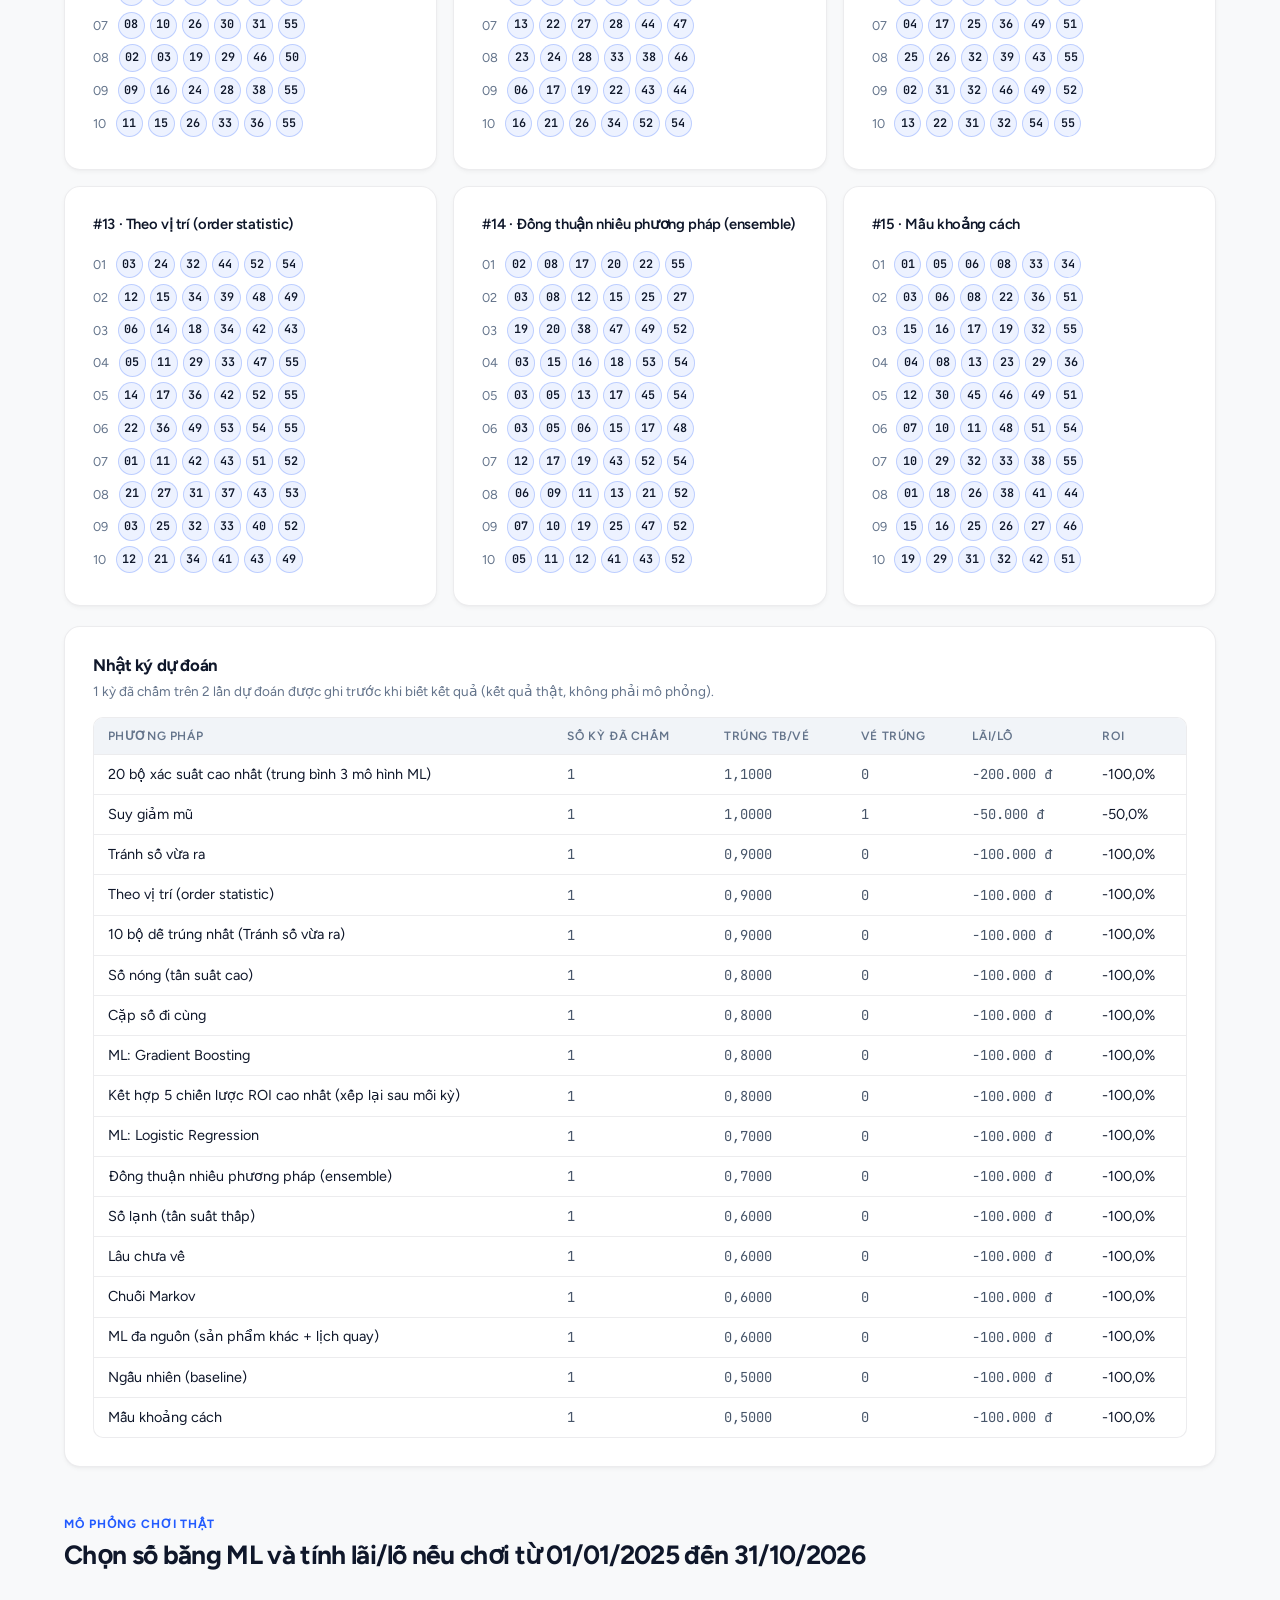
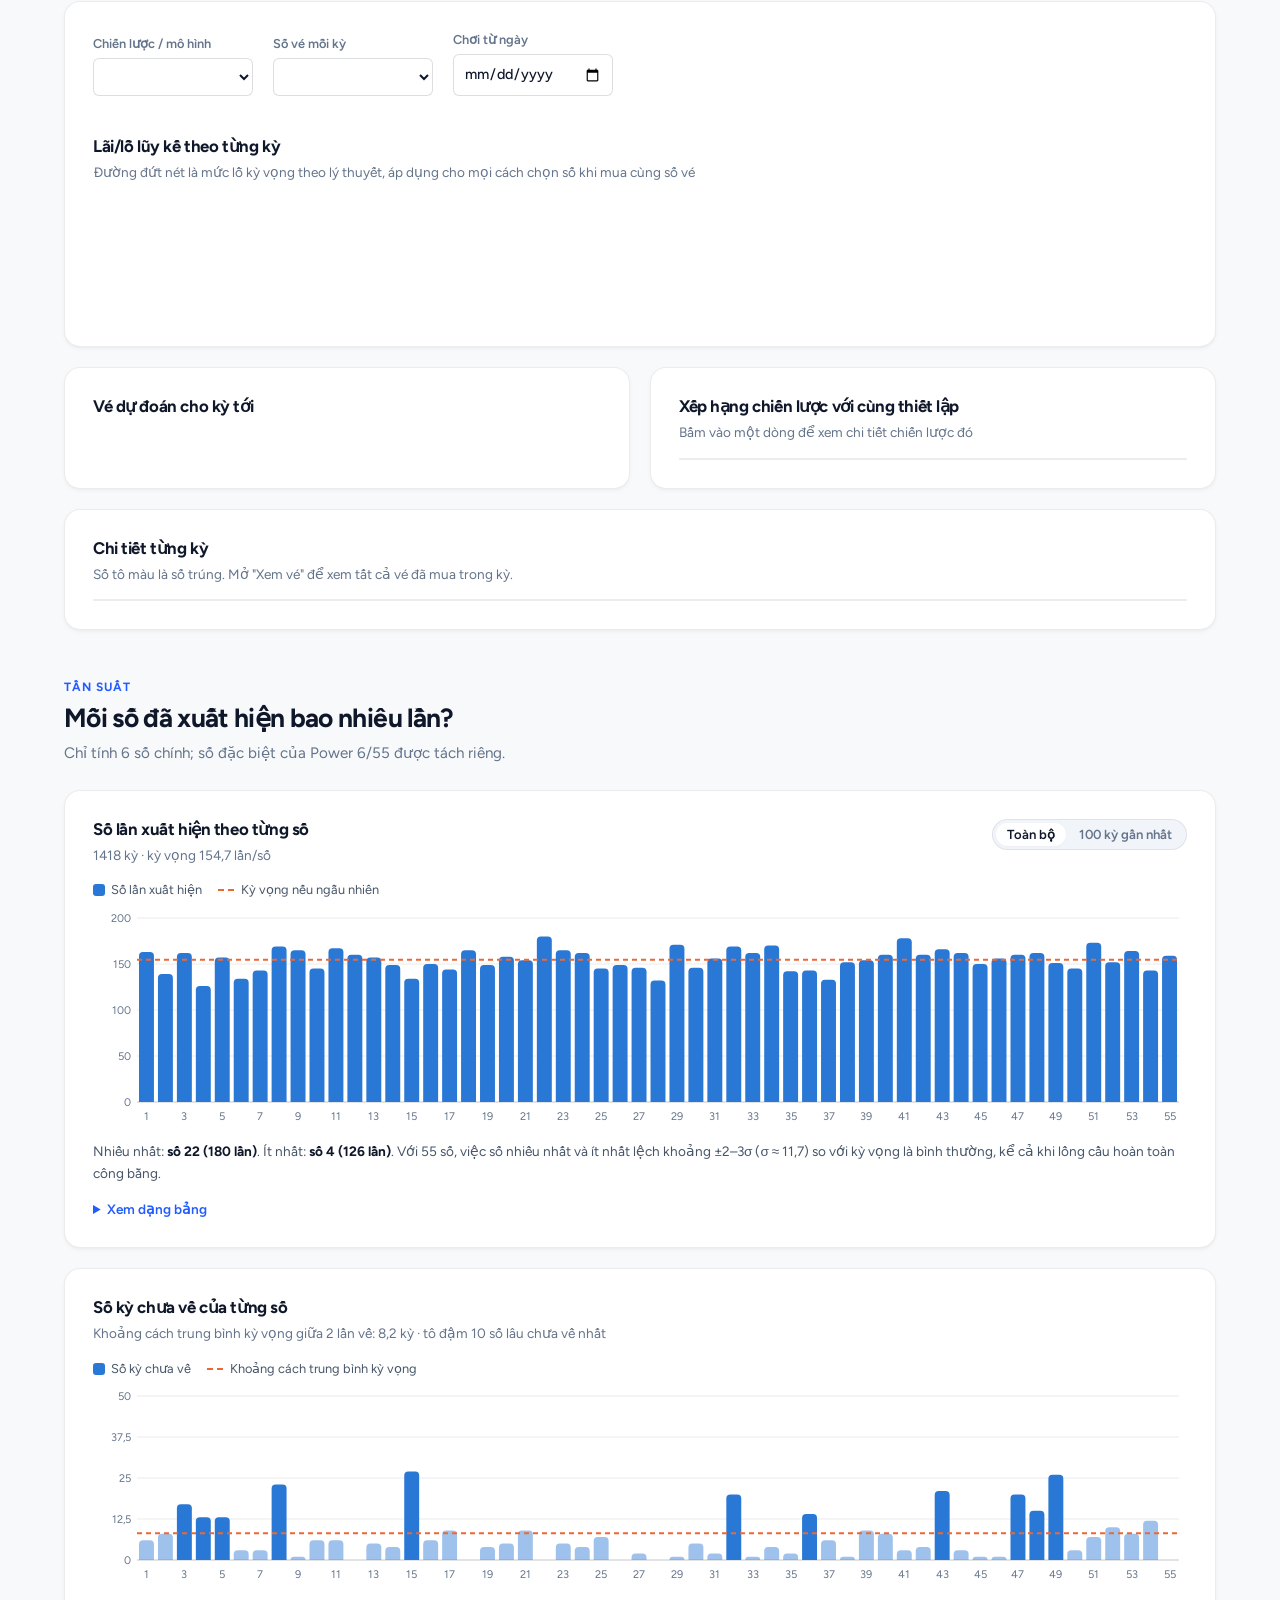
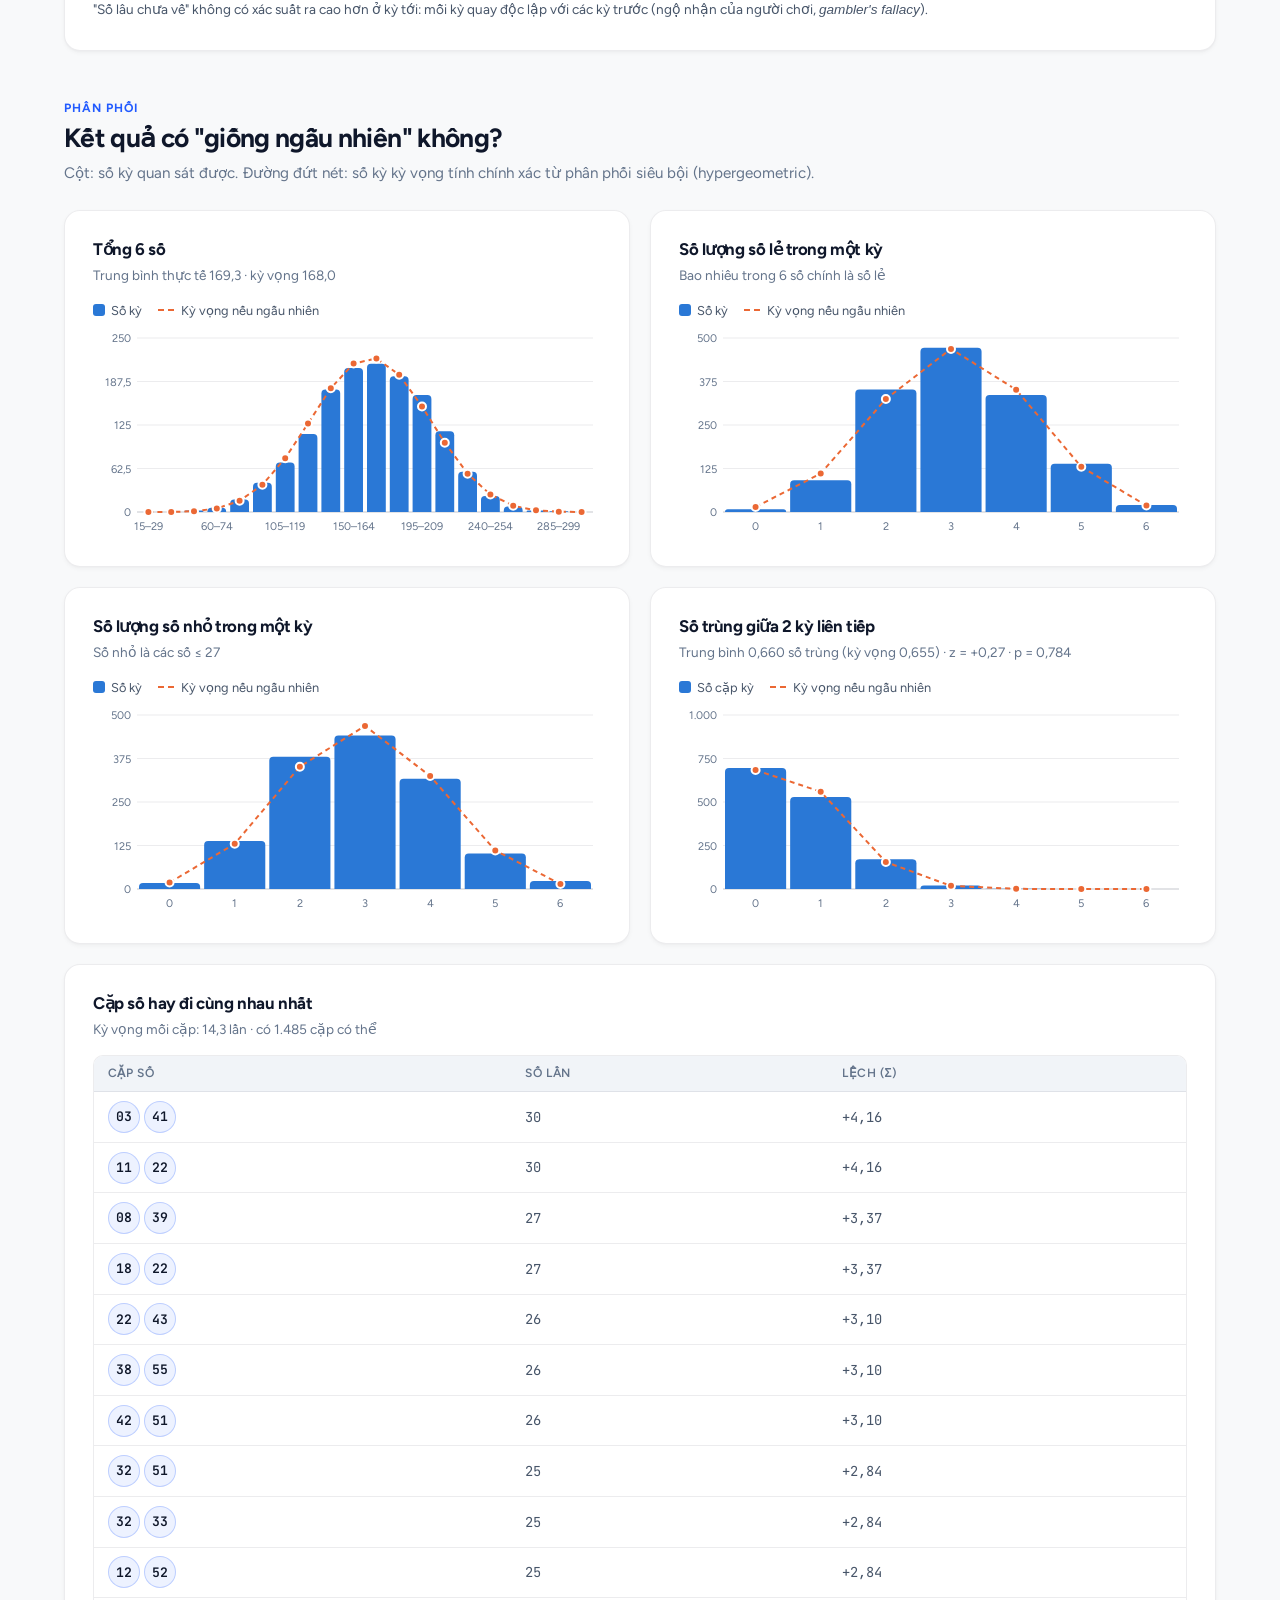
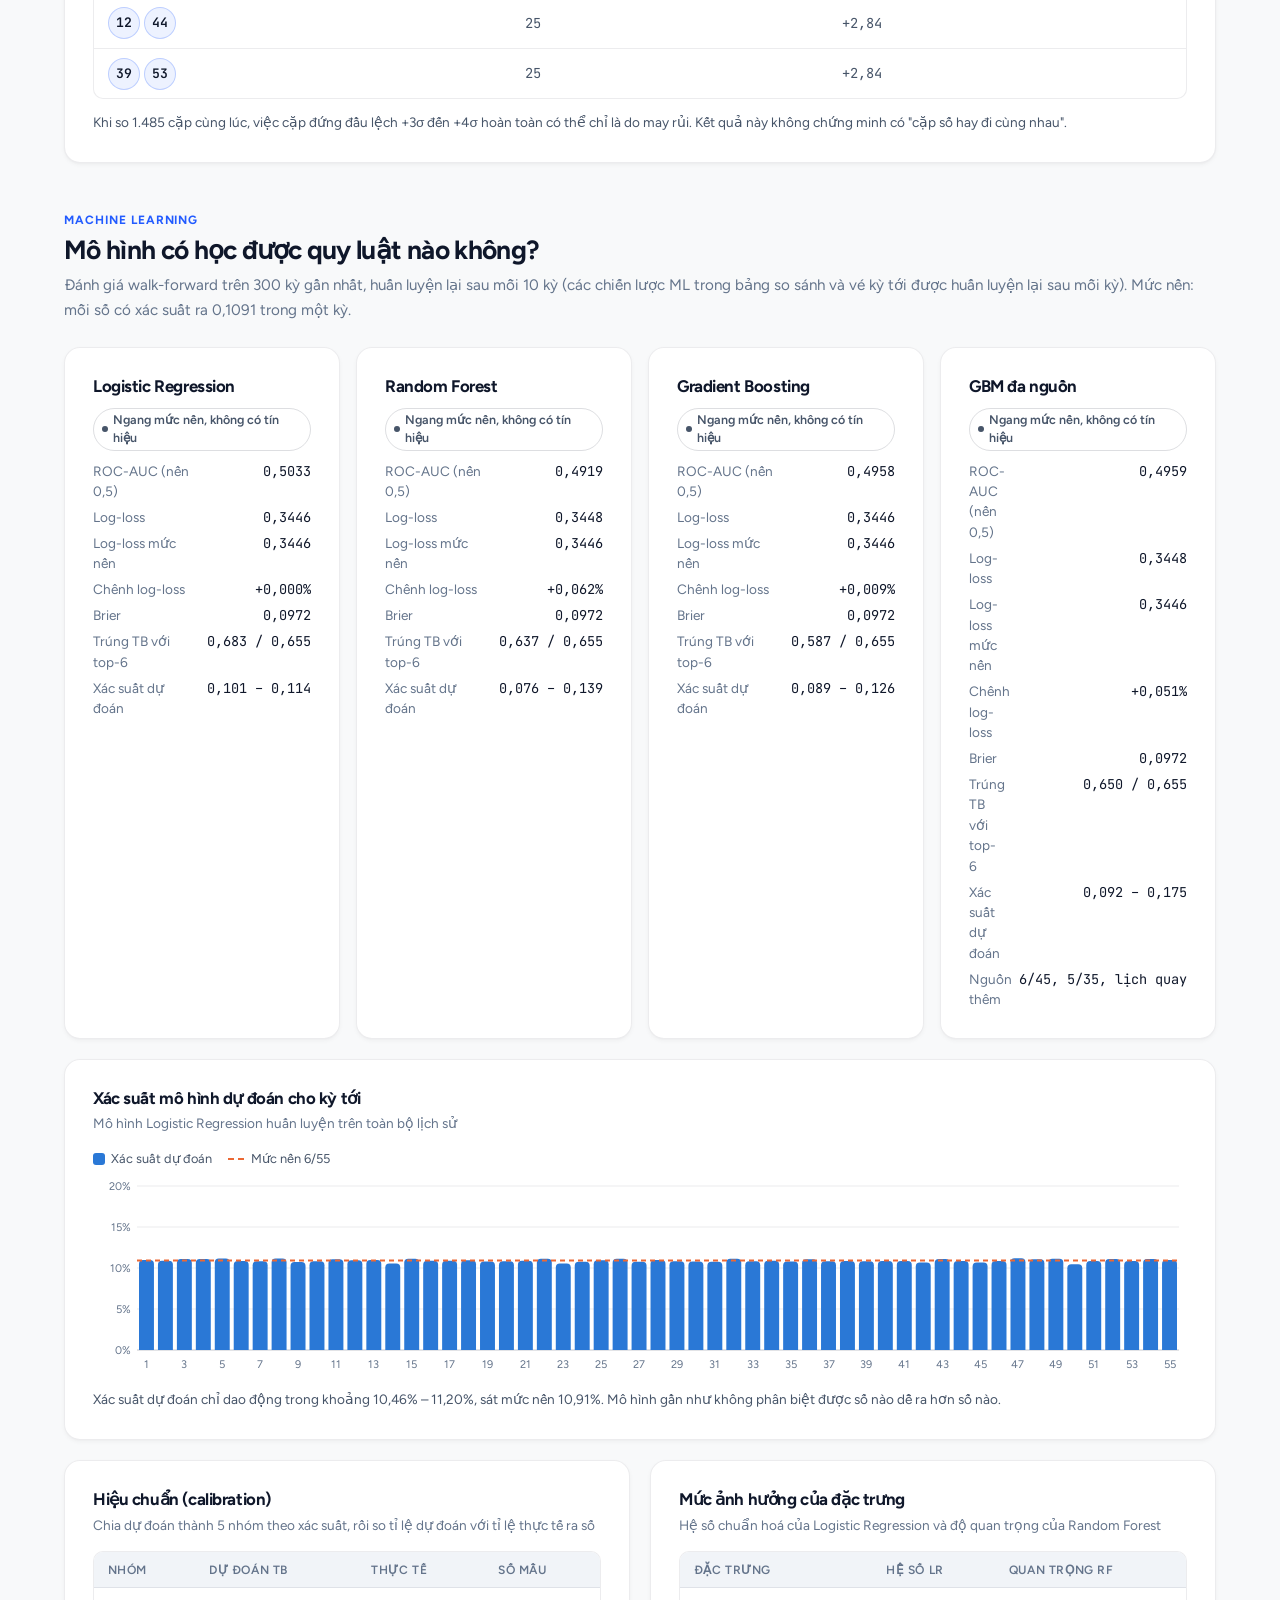
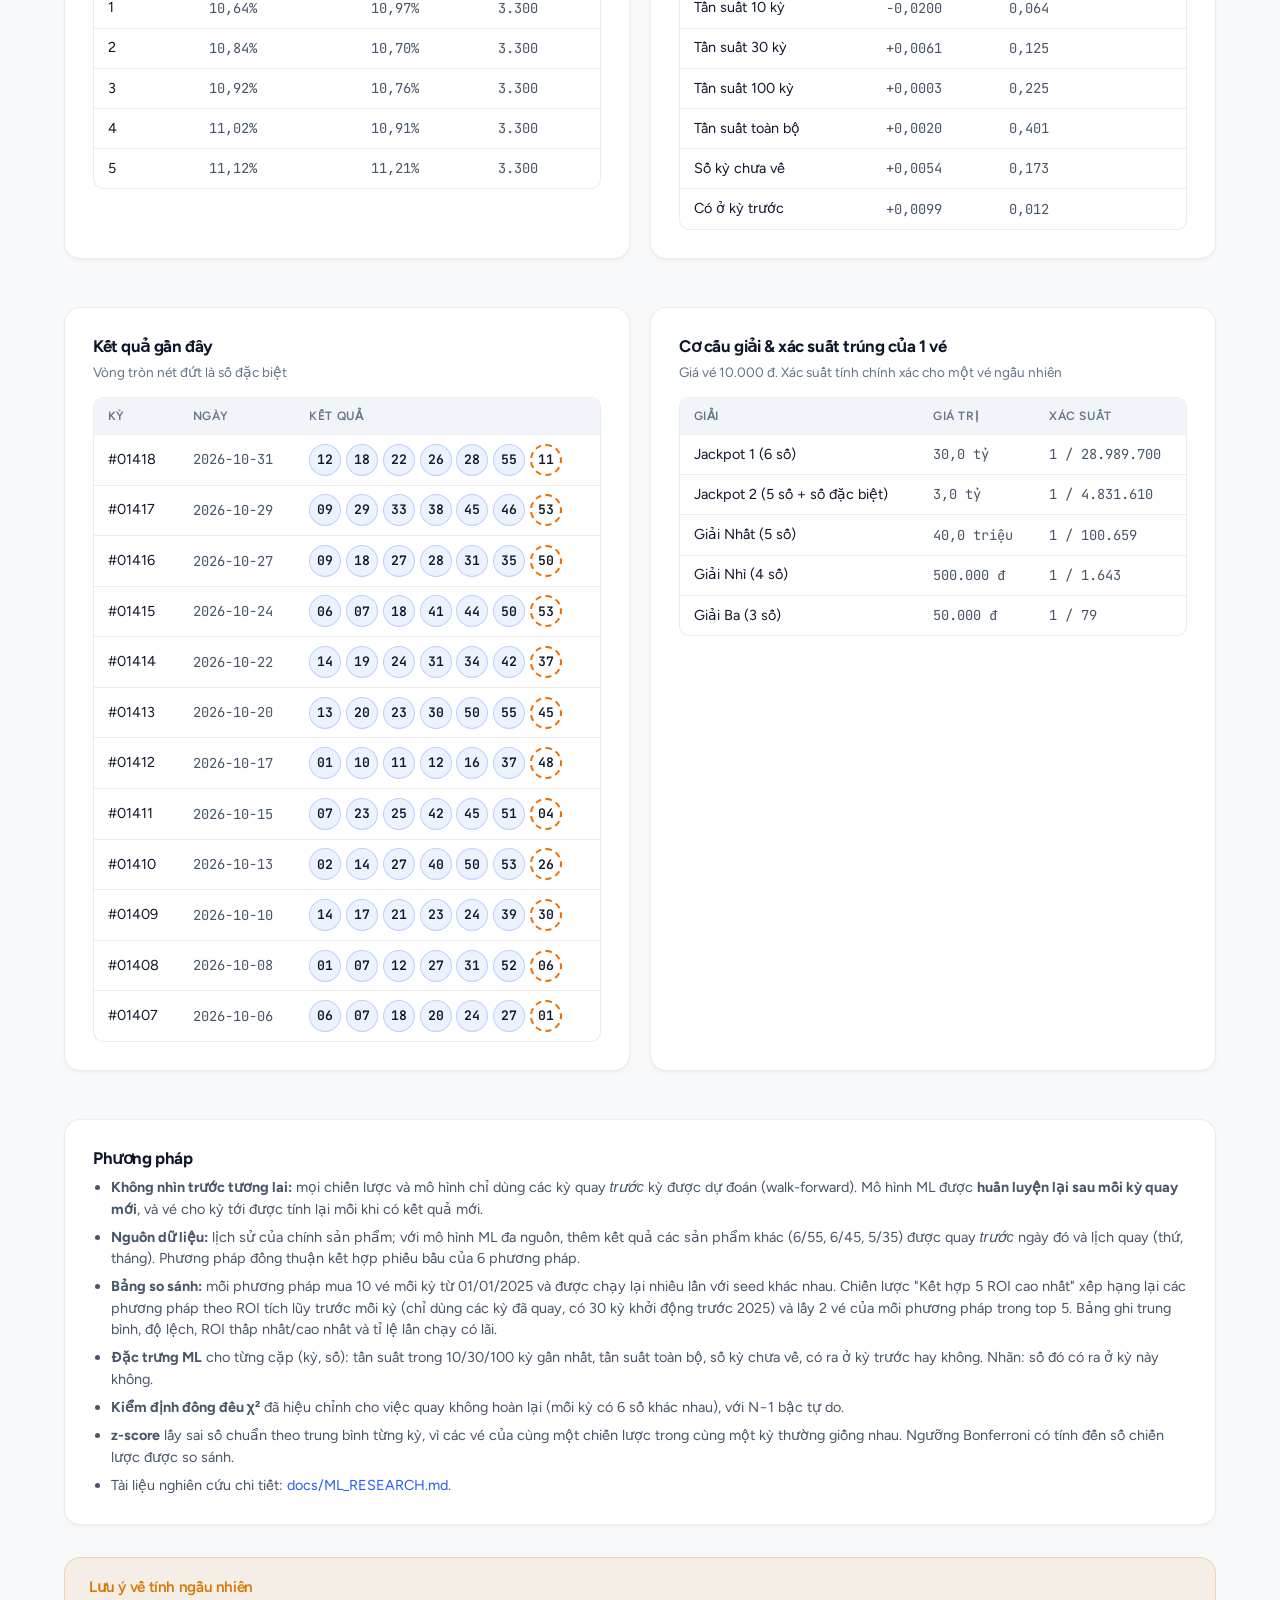
==== commit fe00f8f9: "feat(dashboard): voting columns, method codes and the 10 suggested tickets Per-number table gets the" ====
--- a/docs/analysis/index.html
+++ b/docs/analysis/index.html
@@ -661,6 +661,25 @@
             .num-cell-down {
                 background: color-mix(in srgb, var(--series-2) var(--tint), transparent);
             }
+            #numTable td.vote-codes {
+                text-align: left;
+                font-size: 0.7rem;
+                color: var(--text-secondary);
+                white-space: normal;
+                min-width: 11rem;
+                max-width: 14rem;
+            }
+            #numTable tr.voted td:nth-child(2) {
+                font-weight: 700;
+                color: var(--color-brand);
+            }
+            #numTable tr.voted td:first-child {
+                box-shadow: inset 3px 0 0 var(--color-brand);
+            }
+            #voteSumTable td,
+            #voteSumTable th {
+                white-space: nowrap;
+            }
             .legend-swatch.down {
                 background: var(--series-2);
             }
@@ -799,6 +818,7 @@
                             <label class="field">Sắp xếp
                                 <select id="numSort">
                                     <option value="number">Theo con số</option>
+                                    <option value="votes">Theo số phiếu (8 số được chọn lên đầu)</option>
                                     <option value="avg">Theo xác suất trung bình (cao → thấp)</option>
                                     <option value="method">Theo phương pháp đang chọn ở cột đầu</option>
                                 </select>
@@ -809,7 +829,20 @@
                         </div>
                         <p class="card-sub" id="numSub"></p>
                         <div class="legend" id="numLegend"></div>
+                        <p class="note" id="numCodes"></p>
                         <div class="stats-table num-prob-wrap"><table id="numTable"></table></div>
+                    </div>
+                    <div class="grid-2" style="margin-top: 1.25rem">
+                        <div class="card">
+                            <h3 id="voteTitle">10 bộ đề xuất</h3>
+                            <p class="card-sub" id="voteSub"></p>
+                            <div class="ticket-list" id="voteTickets"></div>
+                        </div>
+                        <div class="card">
+                            <h3>Chạy lại cách bỏ phiếu cho mọi kỳ năm 2026</h3>
+                            <p class="card-sub" id="voteSumSub"></p>
+                            <div class="stats-table"><table id="voteSumTable"></table></div>
+                        </div>
                     </div>
                     <div class="card" style="margin-top: 1.25rem">
                         <h3>Xác suất có báo trước được số sẽ ra không?</h3>
@@ -1972,16 +2005,26 @@
                     );
                     const order = [];
                     for (let i = 0; i < nNum; i++) order.push(i);
+                    const vote = entry.vote || { chosen_by: {}, selected: [] };
+                    const votesOf = function (i) { return (vote.chosen_by[String(pp.range[0] + i)] || []).length; };
+                    const selectedSet = new Set(vote.selected);
                     if (numState.sort === "avg") order.sort(function (a, b) { return avg[b] - avg[a]; });
+                    if (numState.sort === "votes") order.sort(function (a, b) { return (selectedSet.has(pp.range[0] + b) ? 1 : 0) - (selectedSet.has(pp.range[0] + a) ? 1 : 0) || votesOf(b) - votesOf(a) || avg[b] - avg[a]; });
                     if (numState.sort === "method" && vecs[numState.method]) order.sort(function (a, b) { return vecs[numState.method][b] - vecs[numState.method][a]; });
 
                     const table = document.getElementById("numTable");
                     table.replaceChildren();
                     const thead = el("thead");
                     const htr = el("tr");
+                    const codeOf = {};
+                    pp.methods.forEach(function (m) { codeOf[m.key] = m.code; });
                     htr.appendChild(el("th", { text: "Số" }));
+                    htr.appendChild(el("th", { text: "Phiếu", title: "Số phương pháp chọn số này trong " + pp.voting.select + " số xác suất cao nhất của mình" }));
+                    const codesTh = el("th", { text: "Được chọn theo phương pháp" });
+                    codesTh.style.textAlign = "left";
+                    htr.appendChild(codesTh);
                     htr.appendChild(el("th", { text: "TB các phương pháp", title: "Trung bình 14 phương pháp (không gồm Top 5 ROI và TB 3 ML vốn là tổ hợp)" }));
-                    keys.forEach(function (k) { htr.appendChild(el("th", { text: SHORT[k] || k, title: nameOf[k] || k })); });
+                    keys.forEach(function (k) { htr.appendChild(el("th", { text: (SHORT[k] || k) + " (" + (codeOf[k] || "") + ")", title: nameOf[k] || k })); });
                     thead.appendChild(htr);
                     const tbody = el("tbody");
                     function cell(v) {
@@ -1995,10 +2038,11 @@
                     }
                     order.forEach(function (i) {
                         const n = pp.range[0] + i;
-                        const tr = el("tr", { class: drawn.has(n) ? "drawn" : "" });
+                        const tr = el("tr", { class: (drawn.has(n) ? "drawn " : "") + (selectedSet.has(n) ? "voted" : "") });
                         const numTd = el("td");
                         numTd.appendChild(el("span", { class: "ball sm", text: String(n).padStart(2, "0") }));
-                        tr.append(numTd, cell(avg[i]));
+                        const codes = vote.chosen_by[String(n)] || [];
+                        tr.append(numTd, el("td", { text: codes.length ? String(codes.length) + (selectedSet.has(n) ? " ★" : "") : "—" }), el("td", { class: "vote-codes", text: codes.join(", ") }), cell(avg[i]));
                         keys.forEach(function (k) { tr.appendChild(vecs[k] ? cell(vecs[k][i]) : el("td", { text: "—" })); });
                         tbody.appendChild(tr);
                     });
@@ -2008,17 +2052,53 @@
                         const ftr = el("tr");
                         const idx = entry.main.map(function (n) { return n - pp.range[0]; });
                         const meanOf = function (vec) { return idx.reduce(function (a, i) { return a + vec[i]; }, 0) / idx.length; };
-                        ftr.append(el("td", { text: "TB số đã ra" }), cell(meanOf(avg)));
+                        ftr.append(el("td", { text: "TB số đã ra" }), el("td", { text: "" }), el("td", { class: "vote-codes", text: "8 số được chọn trúng " + entry.main.filter(function (x) { return selectedSet.has(x); }).length + "/" + pp.pick }), cell(meanOf(avg)));
                         keys.forEach(function (k) { ftr.appendChild(vecs[k] ? cell(meanOf(vecs[k])) : el("td", { text: "—" })); });
                         tfoot.appendChild(ftr);
                         table.appendChild(tfoot);
                     }
+
+                    document.getElementById("numCodes").replaceChildren(
+                        el("strong", { text: "Mã phương pháp: " }),
+                        pp.methods.map(function (m) { return m.code + " = " + (SHORT[m.key] || m.name); }).join(" · ") + ". Mỗi phương pháp bỏ phiếu cho " + pp.voting.select + " số xác suất cao nhất của mình (trừ NGN và hai cột tổng hợp T5R, TB3). ★ là " + pp.voting.numbers + " số được chọn nhiều nhất (bằng phiếu thì xét TB các phương pháp).",
+                    );
+                    renderVote(pp, entry, nameOf, codeOf);
 
                     const ev = pp.evaluation;
                     setText("numEvalSub", "Trên " + ev.n_draws + " kỳ đã quay. Nếu một phương pháp báo trước được số sẽ ra, các số đã ra phải có xác suất trung bình cao hơn " + nf2.format(pp.base * 100) + "%, AUC cao hơn 0,5 và 6 số xác suất cao nhất phải trúng nhiều hơn " + nf3.format(ev.rows.length ? ev.rows[0].expected_top6_hits : 0) + " số mỗi kỳ.");
                     fillTable("numEval", ["Phương pháp", "Số kỳ", "Xác suất TB của số đã ra", "Mức ngẫu nhiên", "AUC (ngẫu nhiên 0,5)", "6 số cao nhất trúng TB", "Log-loss", "Log-loss mức nền"],
                         ev.rows.map(function (r) {
                             return [nameOf[r.key] || r.key, nf.format(r.draws), nf2.format(r.mean_drawn_prob * 100) + "%", nf2.format(r.base_prob * 100) + "%", nf3.format(r.auc), nf3.format(r.top6_hits) + " / " + nf3.format(r.expected_top6_hits), nf4.format(r.log_loss), nf4.format(r.base_log_loss)];
+                        }));
+                }
+                function renderVote(pp, entry, nameOf, codeOf) {
+                    const vote = entry.vote;
+                    const box = document.getElementById("voteTickets");
+                    box.replaceChildren();
+                    if (!vote) return;
+                    const drawn = new Set(entry.main || []);
+                    setText("voteTitle", "10 bộ đề xuất cho kỳ #" + entry.draw_id + (entry.main ? " (đã quay " + entry.drawn_date + ")" : " (kỳ tới)"));
+                    setText("voteSub", "8 số được chọn: " + vote.selected.map(function (n) { return String(n).padStart(2, "0"); }).join(" ") + ". 5 bộ đầu: các tổ hợp 6 trong 8 số có nhiều phiếu nhất. 5 bộ sau: 6 số xác suất cao nhất của 5 phương pháp tốt nhất (xếp theo AUC trung bình ở các kỳ trước): " + vote.best_methods.map(function (k) { return codeOf[k] || k; }).join(", ") + "." + (entry.main ? " Số tô màu là số trúng." : ""));
+                    function row(label, ticket, extra) {
+                        const r = el("div", { class: "ticket-row" });
+                        const b = el("span", { class: "balls" });
+                        ticket.forEach(function (n) { b.appendChild(el("span", { class: "ball sm" + (drawn.has(n) ? " hit" : ""), text: String(n).padStart(2, "0") })); });
+                        r.append(el("span", { class: "muted", text: label }), b);
+                        if (entry.main) {
+                            const m = ticket.filter(function (n) { return drawn.has(n); }).length;
+                            r.appendChild(el("span", { text: m + " số" + (m >= 3 ? " · trúng giải" : "") }));
+                        } else if (extra) r.appendChild(el("span", { class: "muted", text: extra }));
+                        box.appendChild(r);
+                    }
+                    vote.vote_tickets.forEach(function (t, i) { row("Phiếu " + (i + 1), t); });
+                    vote.method_tickets.forEach(function (m) { row(m.code, m.ticket, nameOf[m.key] || m.key); });
+                    const sm = pp.vote_summary;
+                    setText("voteSumSub", sm.n_draws + " kỳ từ " + sm.since + ", mỗi kỳ 10 vé. Các bộ được suy ra từ bảng xác suất đã ghi trước ngày quay; 5 phương pháp tốt nhất chỉ xếp hạng bằng các kỳ trước (khởi động từ 07/2025). 8 số được chọn trúng TB " + nf3.format(sm.selected_hits) + " số/kỳ (ngẫu nhiên " + nf3.format(sm.expected_selected_hits) + (sm.selected_z !== undefined ? ", z " + signed(sm.selected_z) + ", p " + nf3.format(sm.selected_p_value) : "") + "). Các vé trong một kỳ dùng chung số nên z được tính trên trung bình từng kỳ, không coi mỗi vé là độc lập.");
+                    const tierText = function (t) { return Object.keys(t).length ? Object.keys(t).map(function (k) { return t[k] + "× " + (k === "third" ? "Giải Ba" : k === "second" ? "Giải Nhì" : k === "first" ? "Giải Nhất" : k); }).join(", ") : "—"; };
+                    fillTable("voteSumTable", ["Nhóm vé", "Số vé", "Trúng TB/vé", "z (theo kỳ)", "p", "Vé trúng", "Chi", "Thu", "ROI"],
+                        [["10 bộ đề xuất", sm.all], ["5 bộ bỏ phiếu (8 số)", sm.vote], ["5 bộ của 5 phương pháp tốt nhất", sm.methods]].map(function (r) {
+                            const x = r[1];
+                            return [r[0], nf.format(x.tickets), nf4.format(x.avg_matches) + " / " + nf4.format(sm.expected_avg_matches), signed(x.z), nf3.format(x.p_value), nf.format(x.winners) + " (" + tierText(x.tiers) + ")", money(x.cost), money(x.gain), nf1.format(x.roi) + "%"];
                         }));
                 }
                 function bindNumbers() {
--- a/docs/styles.css
+++ b/docs/styles.css
@@ -1414,6 +1414,68 @@
     border: 2px dashed var(--cat-orange);
 }
 
+.picks-vote {
+    grid-column: 1 / -1;
+    border-color: var(--color-brand-border);
+}
+
+.picks-vote h4 {
+    font-size: 0.9rem;
+    font-weight: 600;
+    color: var(--text-primary);
+    margin-bottom: 0.5rem;
+}
+
+.vote-selected {
+    display: flex;
+    flex-wrap: wrap;
+    gap: 0.6rem;
+    margin-bottom: 1rem;
+}
+
+.vote-num {
+    display: flex;
+    flex-direction: column;
+    align-items: center;
+    gap: 0.15rem;
+    min-width: 4.2rem;
+    max-width: 6.5rem;
+    text-align: center;
+    cursor: help;
+}
+
+.vote-num .pick-ball {
+    background: var(--color-brand);
+    border-color: var(--color-brand);
+    color: var(--color-on-brand);
+}
+
+.vote-count {
+    font-size: 0.75rem;
+    font-weight: 600;
+    color: var(--text-primary);
+}
+
+.vote-codes {
+    font-family: var(--font-mono);
+    font-size: 0.66rem;
+    line-height: 1.3;
+    color: var(--text-muted);
+}
+
+.vote-cols {
+    display: grid;
+    grid-template-columns: repeat(2, minmax(0, 1fr));
+    gap: 1.25rem;
+    margin-bottom: 0.9rem;
+}
+
+@media (max-width: 700px) {
+    .vote-cols {
+        grid-template-columns: minmax(0, 1fr);
+    }
+}
+
 .pick-ratio {
     font-family: var(--font-mono);
     font-size: 0.75rem;
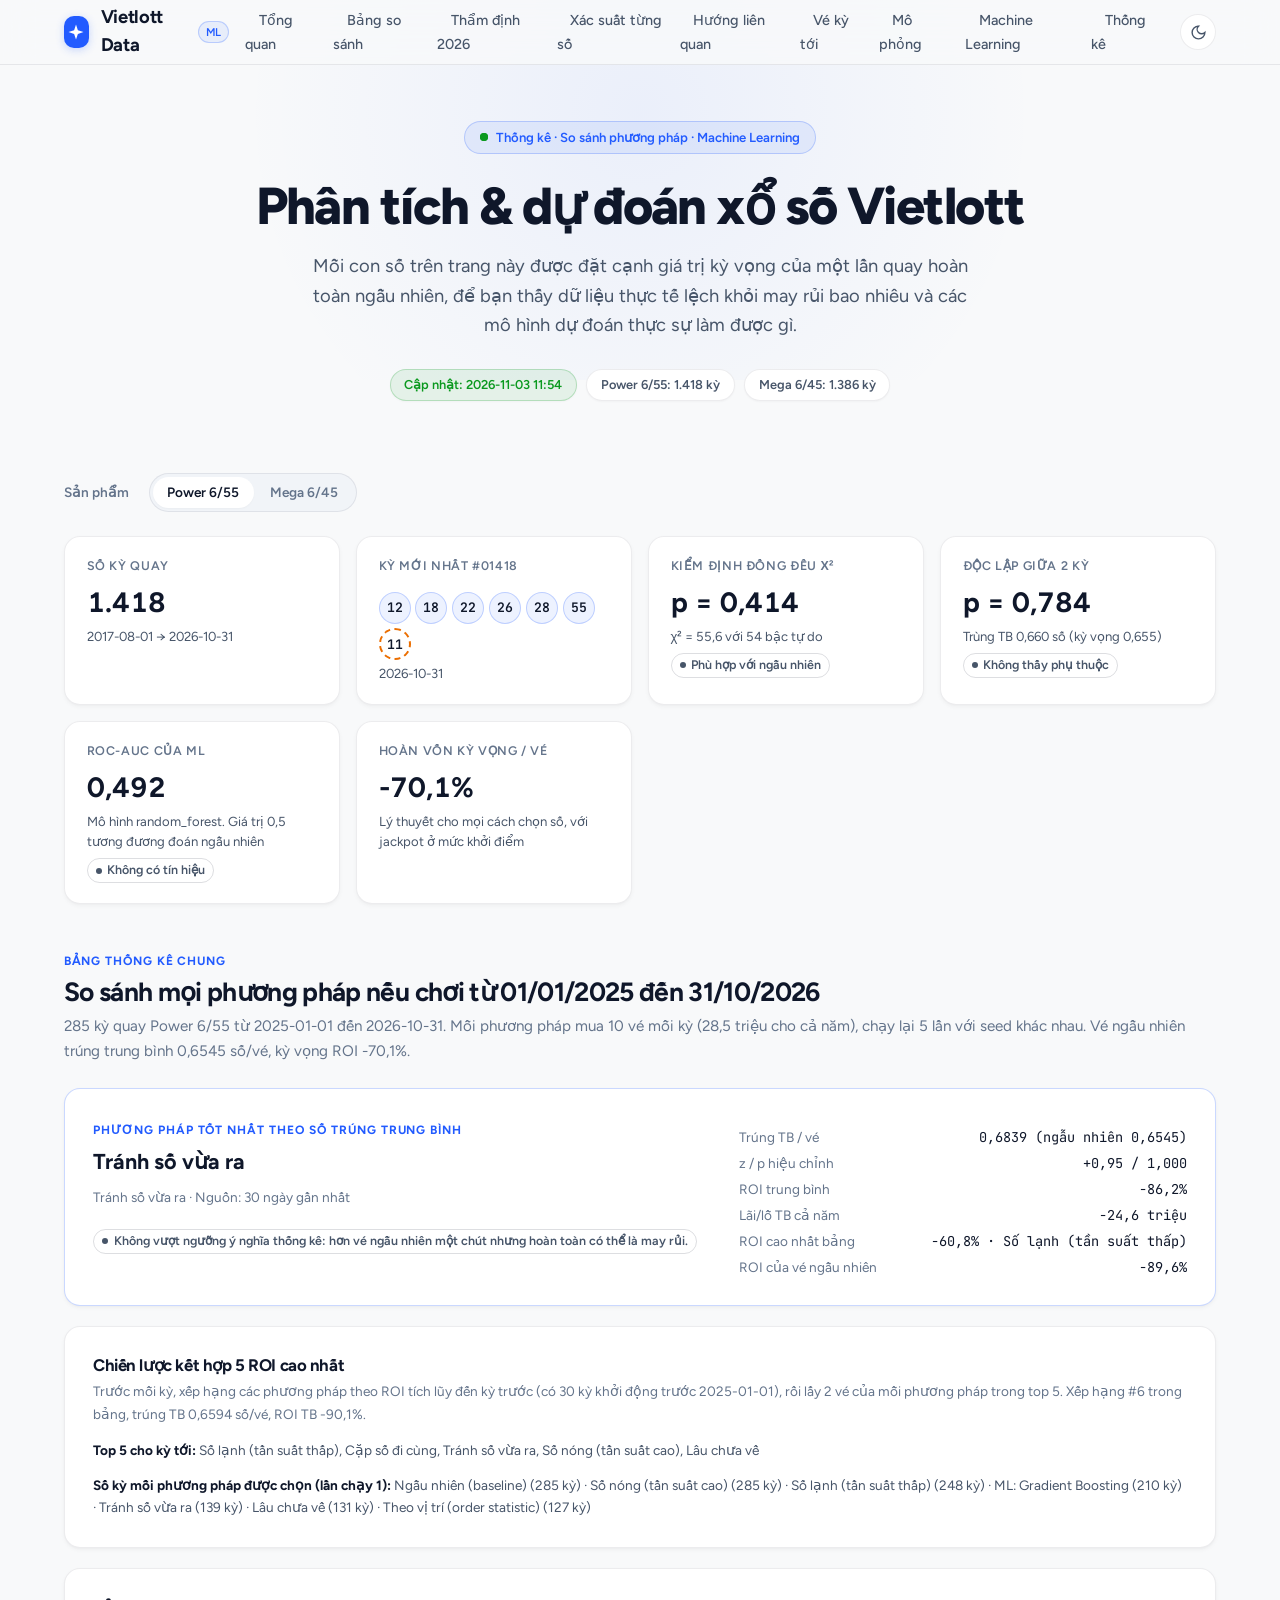
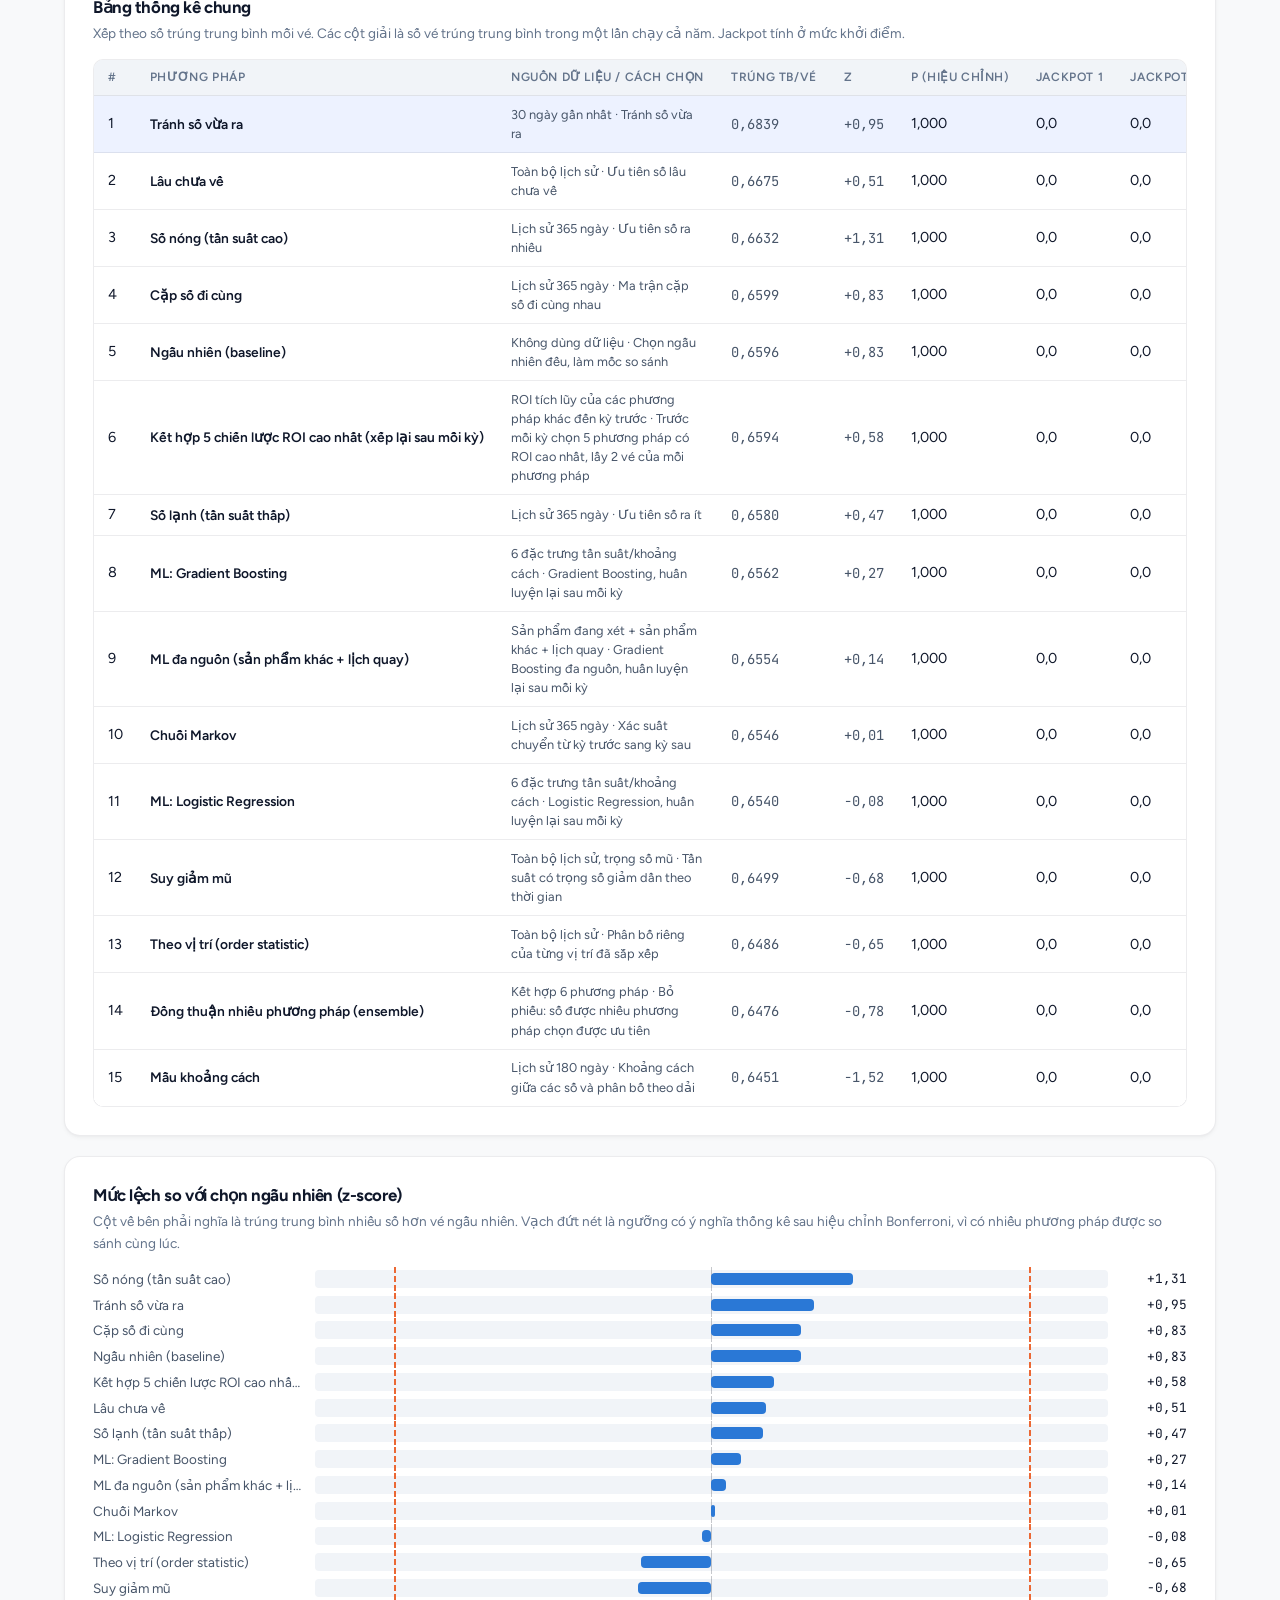
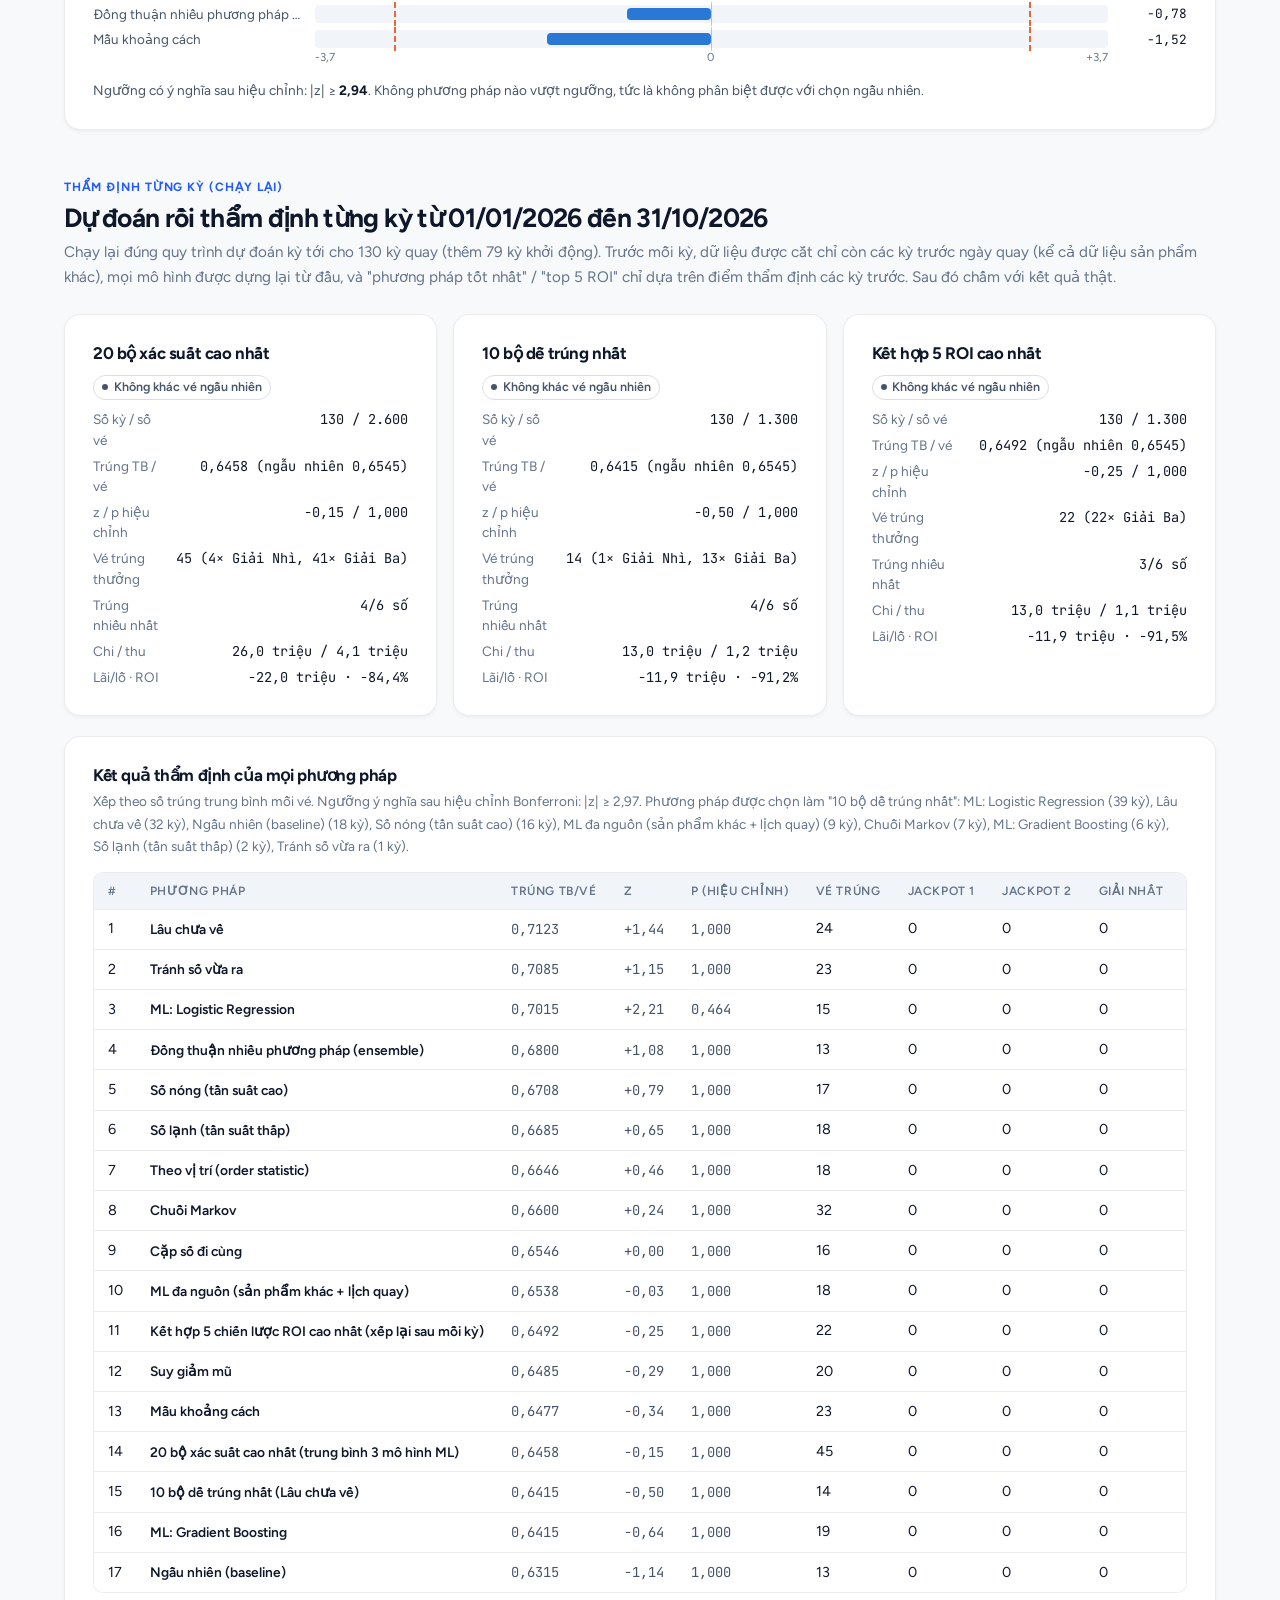
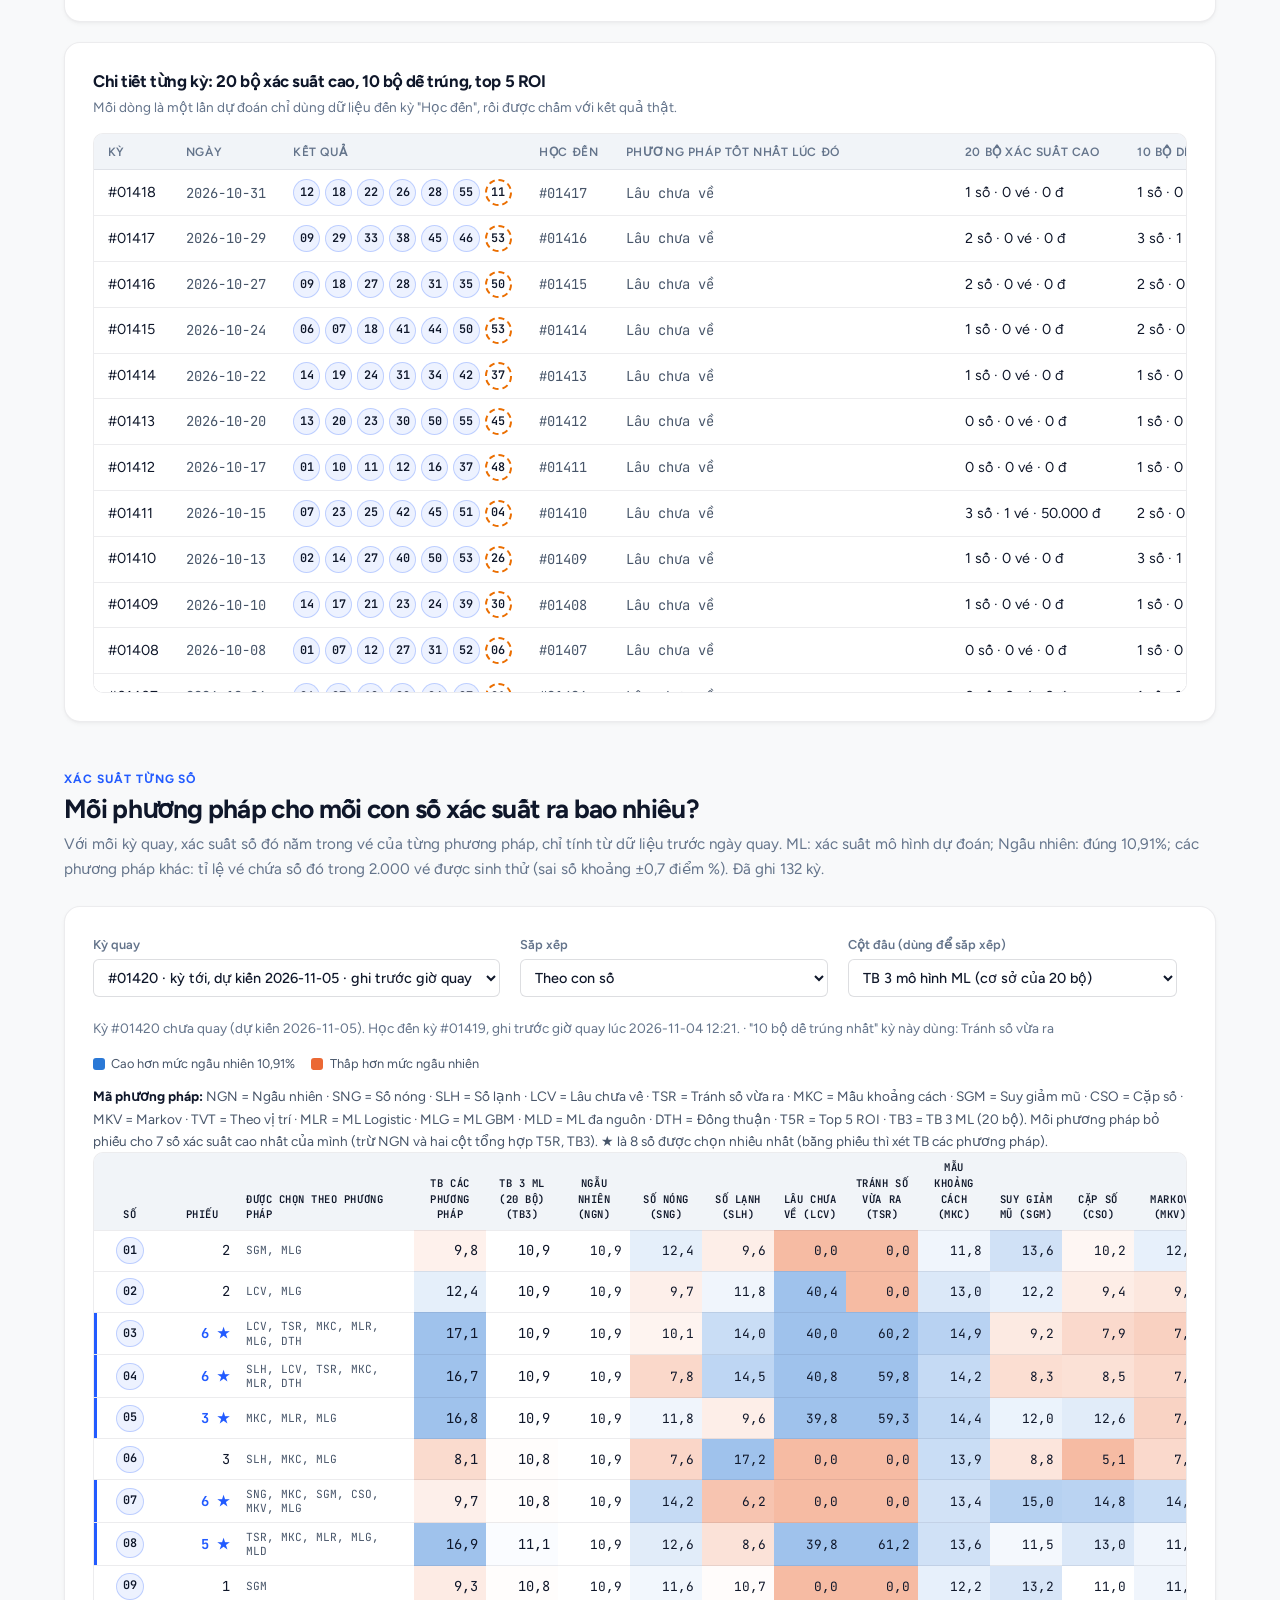
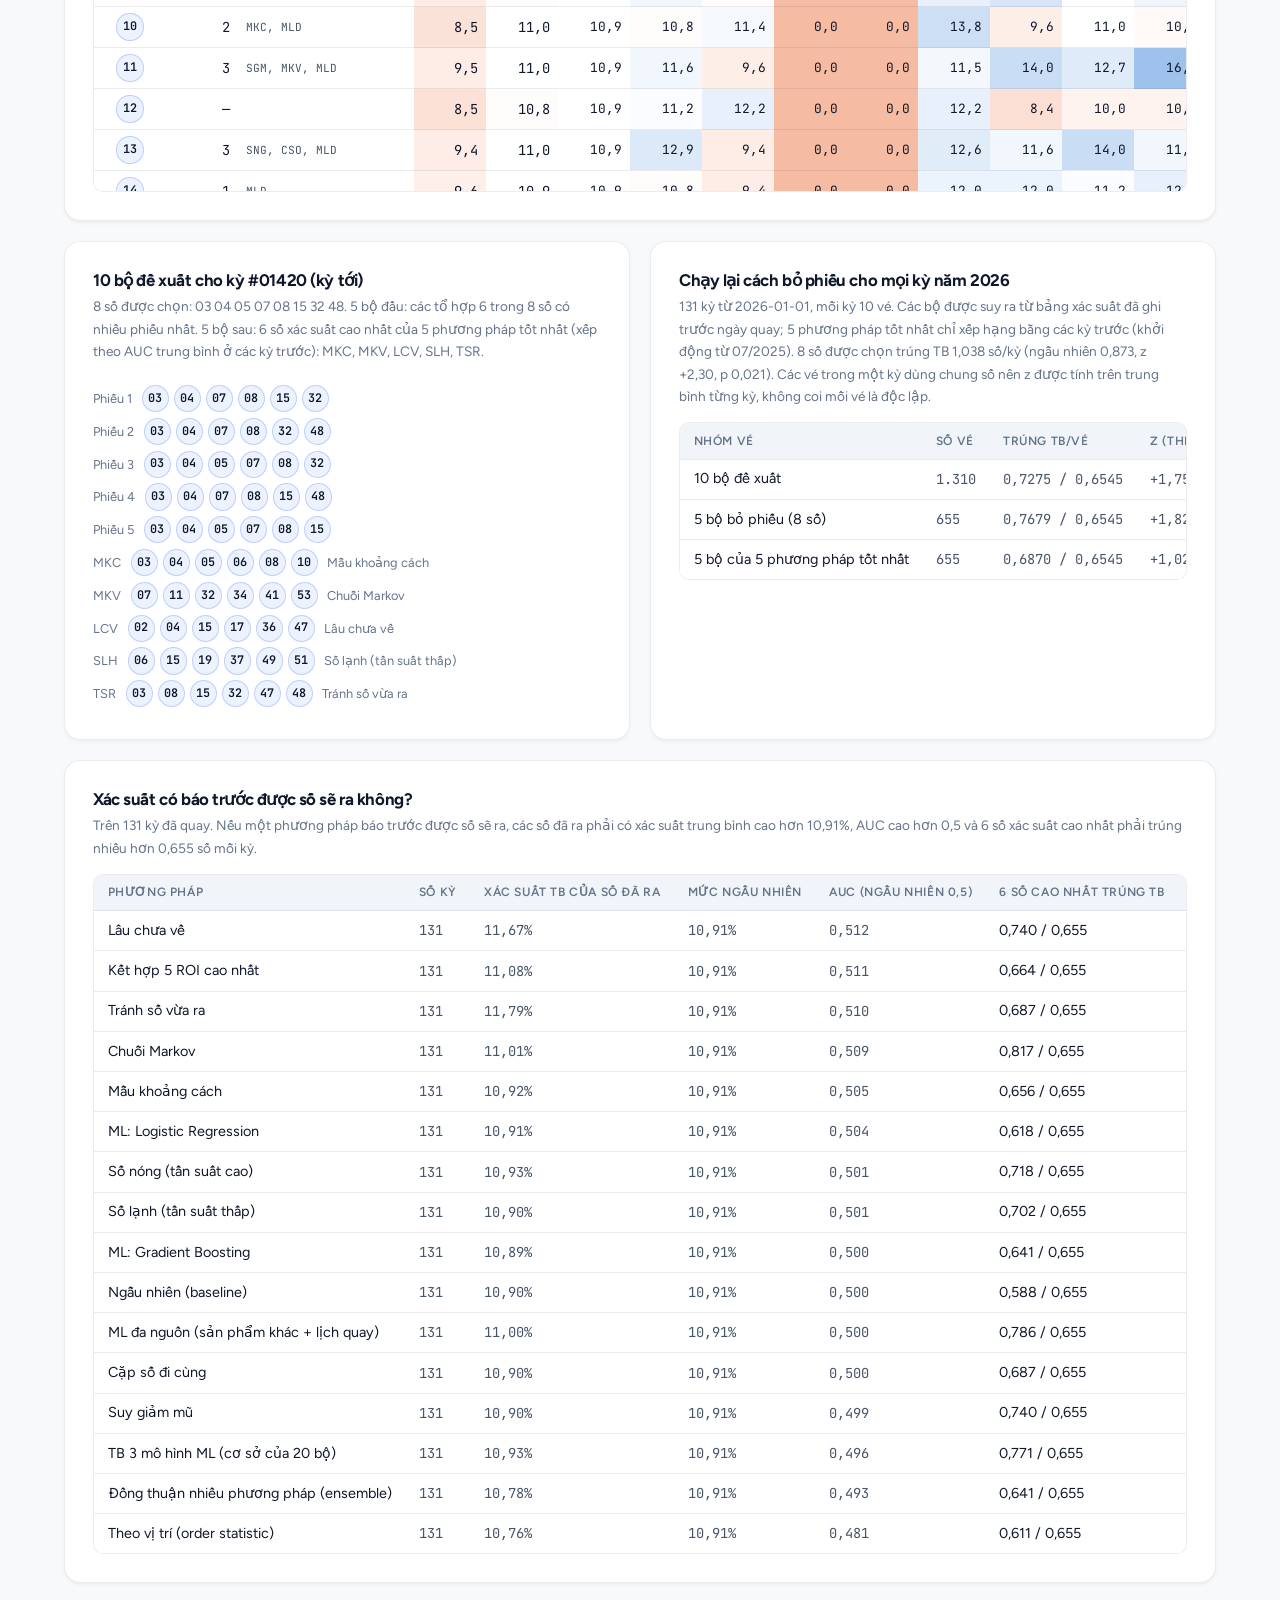
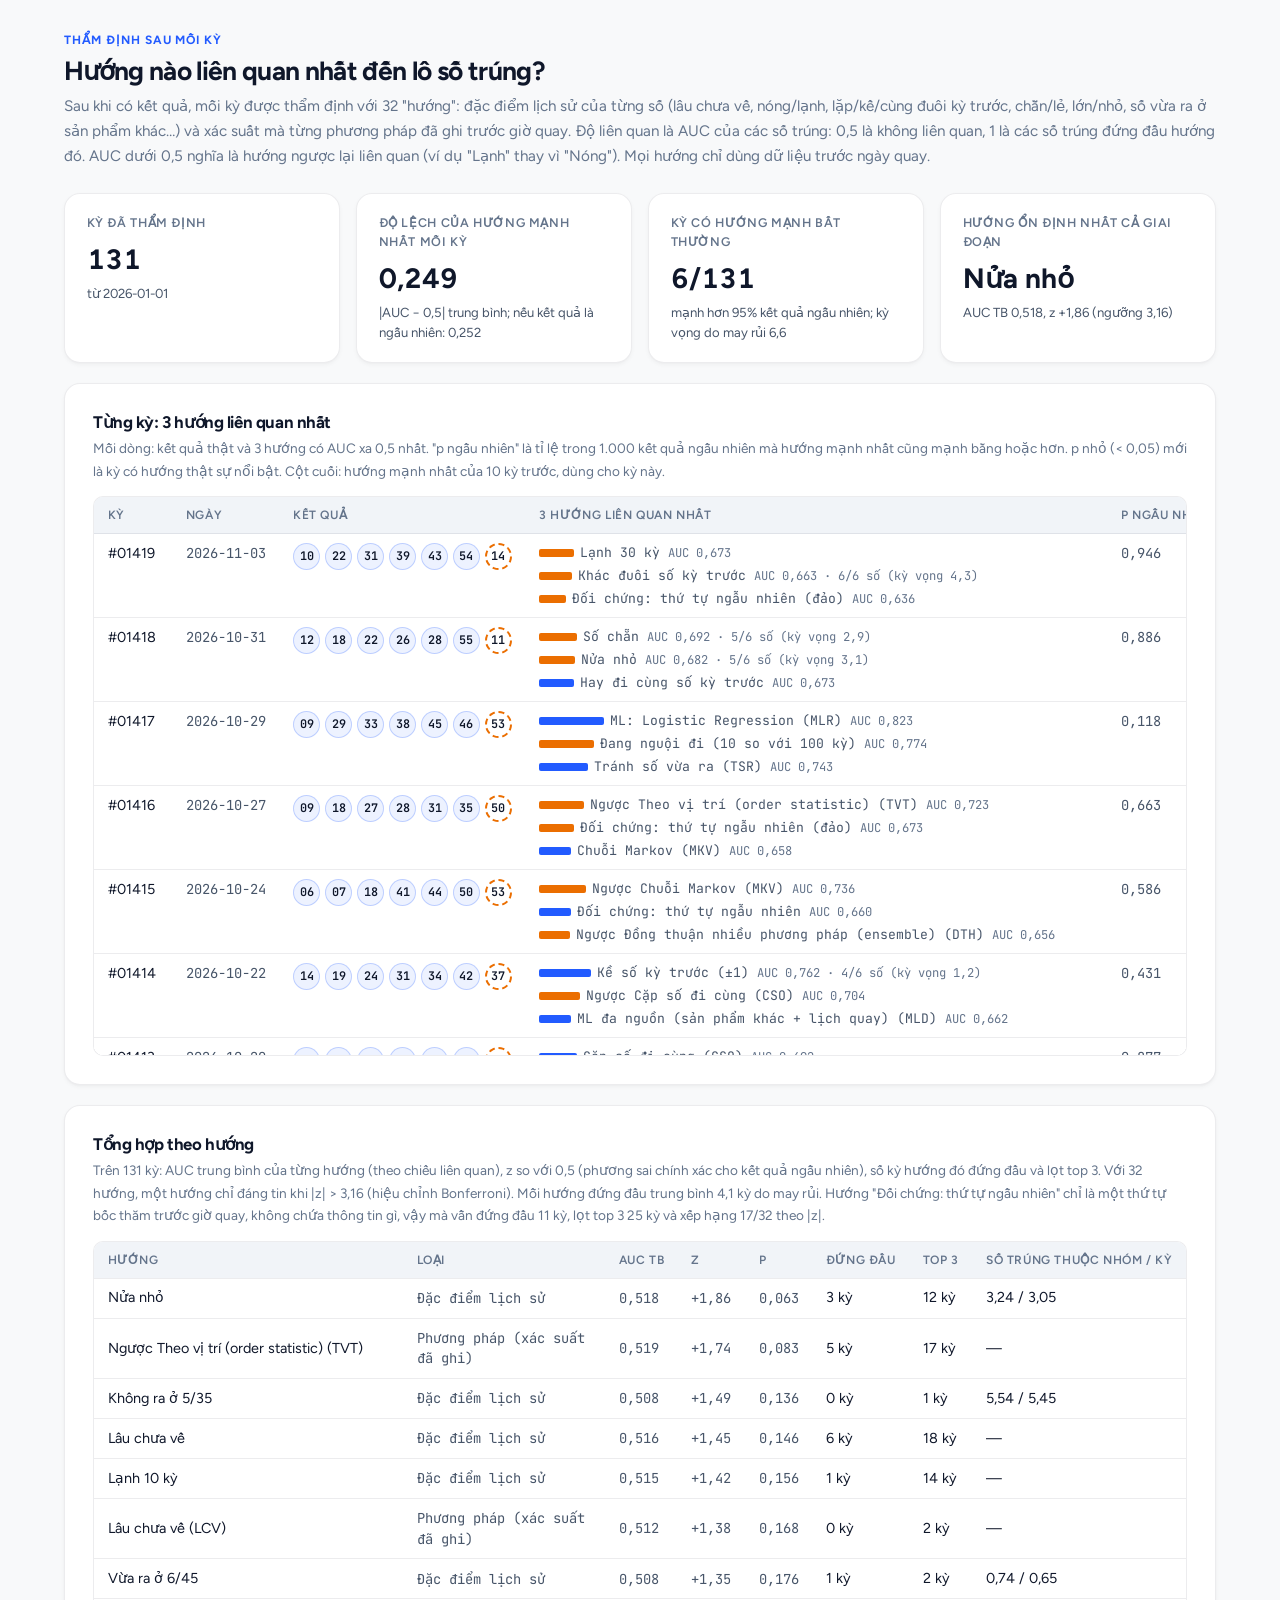
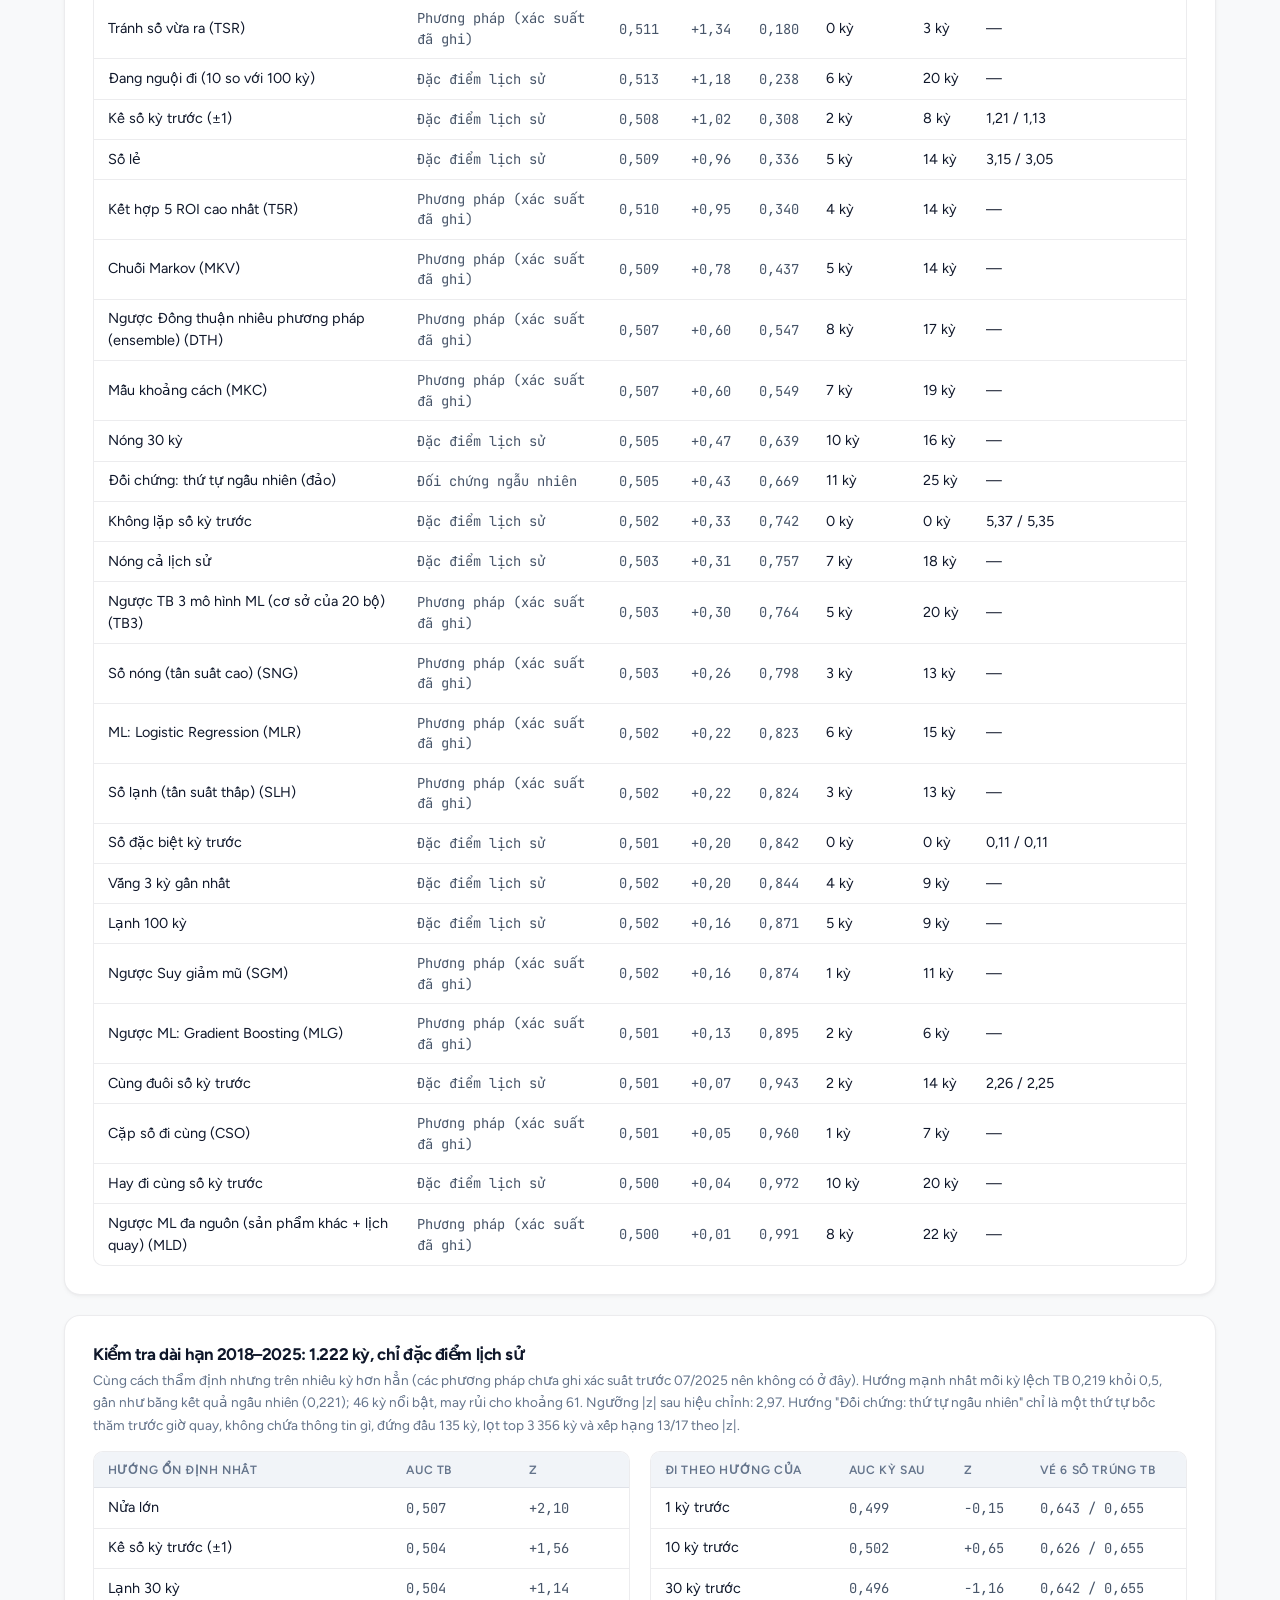
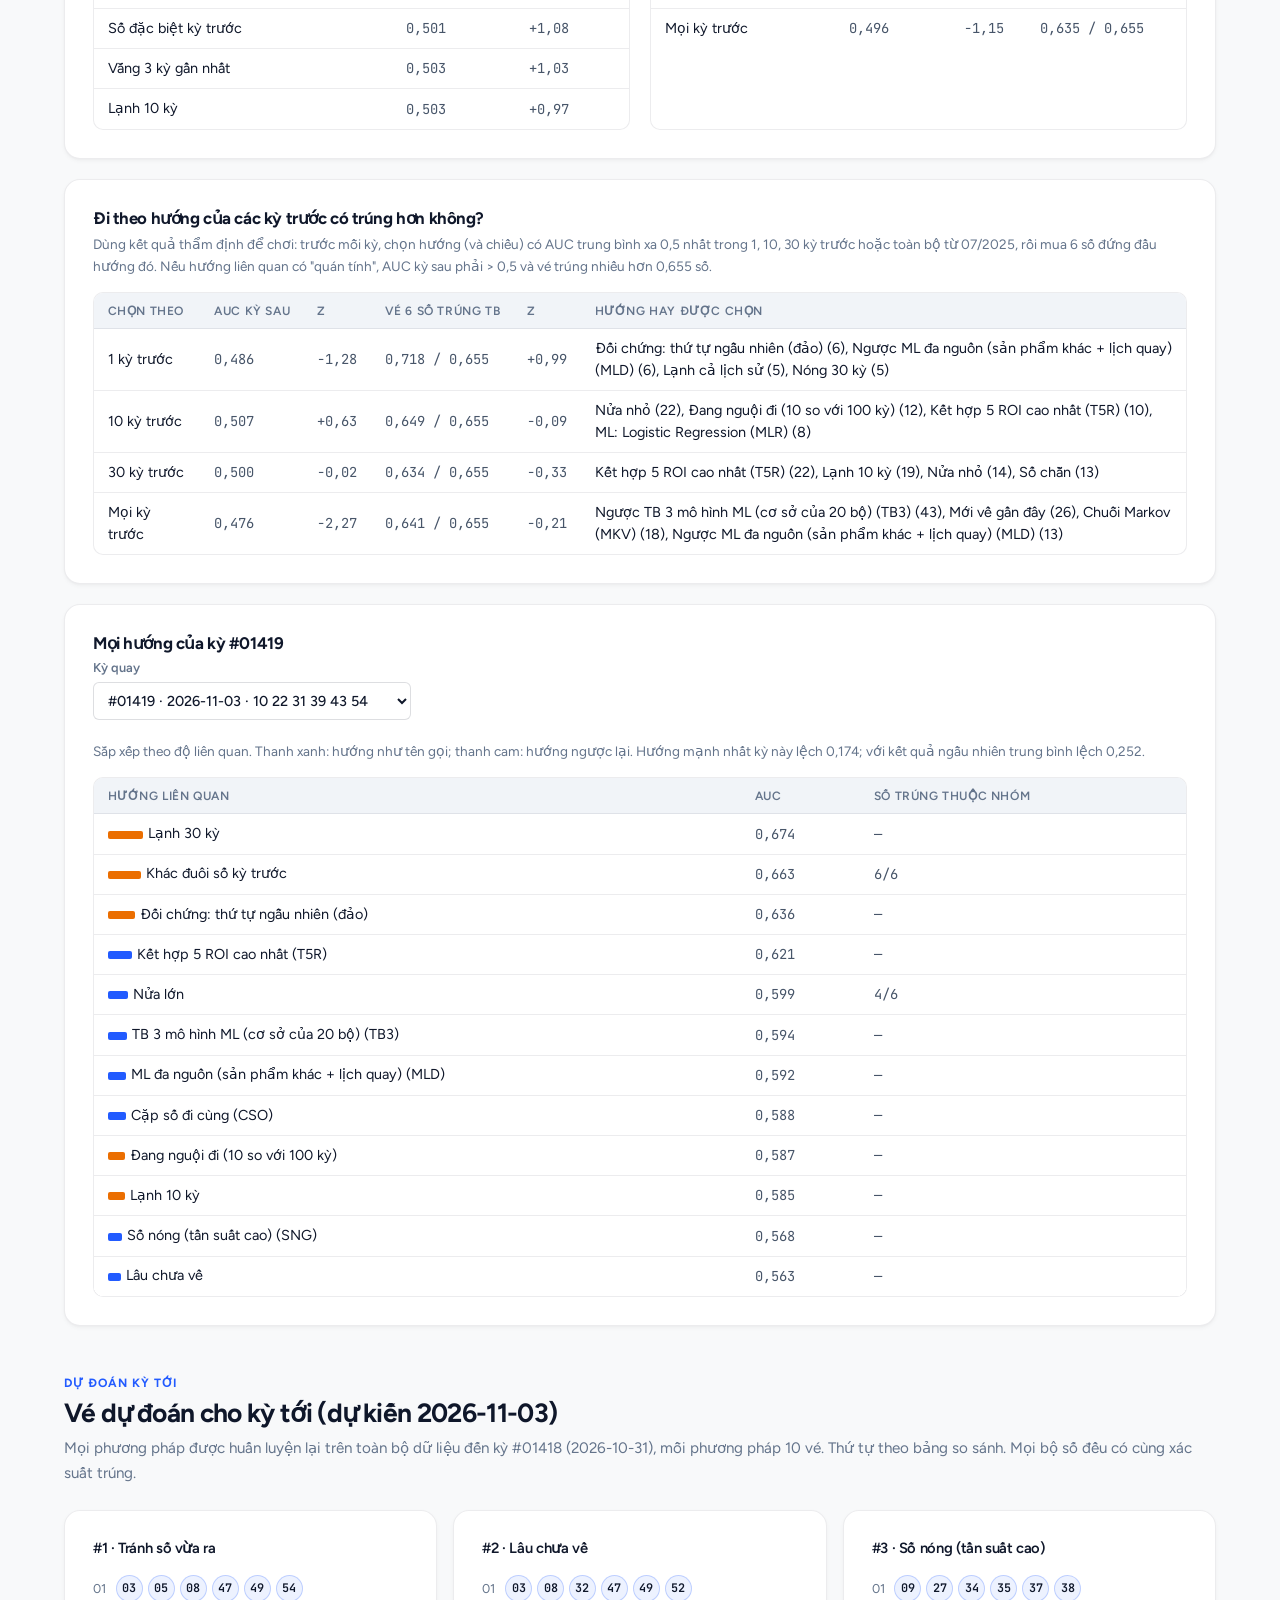
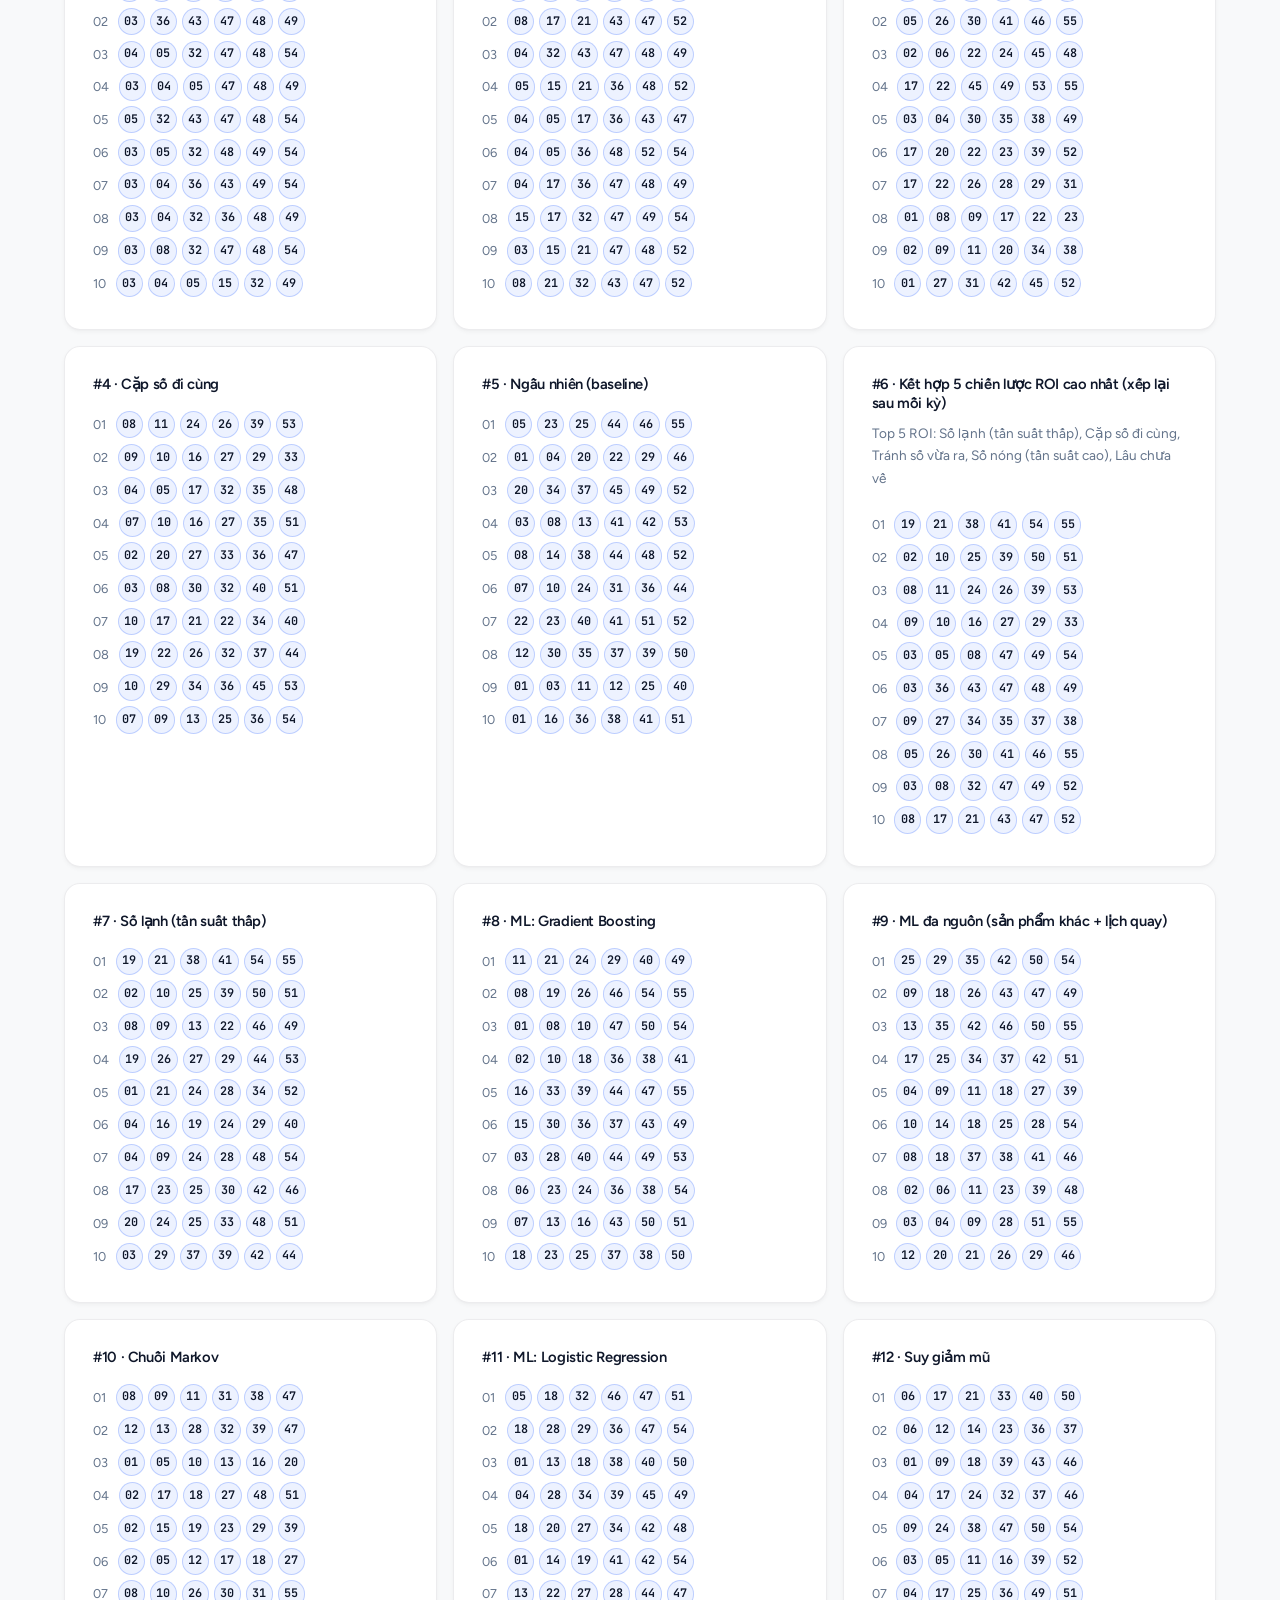
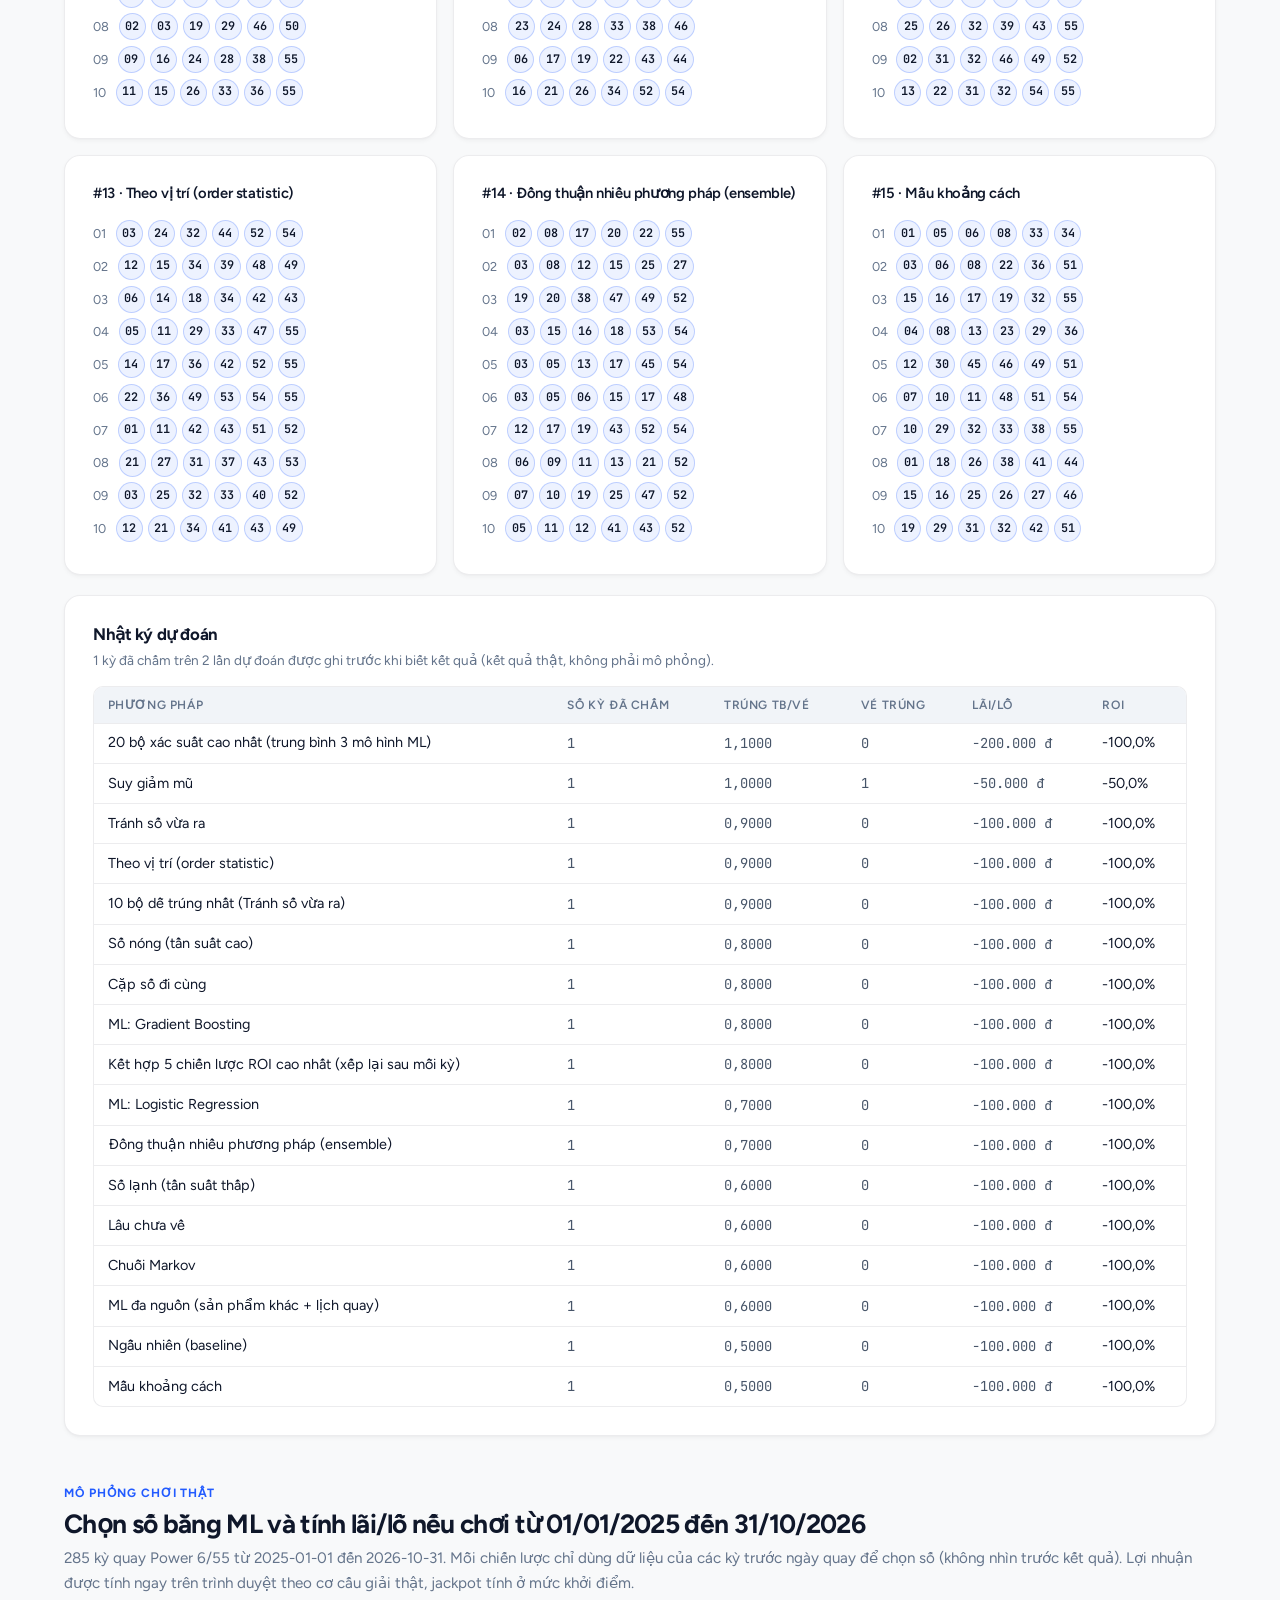
==== commit 64ff3690: "feat(dashboard): 'Hướng liên quan' section - which direction relates most to each draw KPIs (best di" ====
--- a/docs/analysis/index.html
+++ b/docs/analysis/index.html
@@ -592,8 +592,40 @@
             #replayDraws th {
                 white-space: nowrap;
             }
-            #replayDraws .balls {
+            #replayDraws .balls,
+            #dirDraws .balls {
                 flex-wrap: nowrap;
+            }
+            #dirDraws td,
+            #dirDraws th {
+                white-space: nowrap;
+                vertical-align: top;
+            }
+            #dirDraws .ball {
+                width: 1.7rem;
+                height: 1.7rem;
+                font-size: 0.74rem;
+            }
+            .dir-list {
+                display: grid;
+                gap: 0.2rem;
+                font-size: 0.82rem;
+            }
+            .dir-list .muted,
+            #dirDetail .muted {
+                color: var(--text-muted);
+                font-size: 0.76rem;
+            }
+            .dir-bar {
+                display: inline-block;
+                height: 0.5rem;
+                border-radius: 2px;
+                background: var(--color-brand);
+                vertical-align: middle;
+                margin-right: 0.35rem;
+            }
+            .dir-bar.rev {
+                background: var(--cat-orange, #e8833a);
             }
             #replayDraws .ball {
                 width: 1.7rem;
@@ -722,6 +754,7 @@
                         <li><a href="#compare" class="nav-link">Bảng so sánh</a></li>
                         <li><a href="#replay" class="nav-link">Thẩm định 2026</a></li>
                         <li><a href="#numbers" class="nav-link">Xác suất từng số</a></li>
+                        <li><a href="#directions" class="nav-link">Hướng liên quan</a></li>
                         <li><a href="#tickets" class="nav-link">Vé kỳ tới</a></li>
                         <li><a href="#simulator" class="nav-link">Mô phỏng</a></li>
                         <li><a href="#ml" class="nav-link">Machine Learning</a></li>
@@ -851,6 +884,50 @@
                     </div>
                 </section>
 
+                <section class="section" id="directions">
+                    <div class="section-header">
+                        <span class="section-eyebrow">Thẩm định sau mỗi kỳ</span>
+                        <h2 class="section-title">Hướng nào liên quan nhất đến lô số trúng?</h2>
+                        <p class="section-description" id="dirDesc"></p>
+                    </div>
+                    <div class="kpi-grid" id="dirKpis"></div>
+                    <div class="card" style="margin-top: 1.25rem">
+                        <h3>Từng kỳ: 3 hướng liên quan nhất</h3>
+                        <p class="card-sub" id="dirDrawsSub"></p>
+                        <div class="stats-table" style="max-height: 560px; overflow: auto"><table id="dirDraws"></table></div>
+                    </div>
+                    <div class="card" style="margin-top: 1.25rem">
+                        <h3>Tổng hợp theo hướng</h3>
+                        <p class="card-sub" id="dirSumSub"></p>
+                        <div class="stats-table"><table id="dirSumTable"></table></div>
+                    </div>
+                    <div class="card" style="margin-top: 1.25rem">
+                        <h3 id="dirLongTitle">Kiểm tra dài hạn</h3>
+                        <p class="card-sub" id="dirLongSub"></p>
+                        <div class="grid-2">
+                            <div class="stats-table"><table id="dirLongTable"></table></div>
+                            <div class="stats-table"><table id="dirLongFollow"></table></div>
+                        </div>
+                    </div>
+                    <div class="card" style="margin-top: 1.25rem">
+                        <h3>Đi theo hướng của các kỳ trước có trúng hơn không?</h3>
+                        <p class="card-sub" id="dirFollowSub"></p>
+                        <div class="stats-table"><table id="dirFollowTable"></table></div>
+                    </div>
+                    <div>
+                        <div class="card" style="margin-top: 1.25rem">
+                            <h3 id="dirDetailTitle">Mọi hướng của một kỳ</h3>
+                            <div class="sim-controls">
+                                <label class="field">Kỳ quay
+                                    <select id="dirDraw"></select>
+                                </label>
+                            </div>
+                            <p class="card-sub" id="dirDetailSub"></p>
+                            <div class="stats-table" style="max-height: 520px; overflow: auto"><table id="dirDetail"></table></div>
+                        </div>
+                    </div>
+                </section>
+
                 <section class="section" id="tickets">
                     <div class="section-header">
                         <span class="section-eyebrow">Dự đoán kỳ tới</span>
@@ -1084,6 +1161,7 @@
         </script>
         <script src="analysis-data.js"></script>
         <script src="probabilities.js"></script>
+        <script src="directions.js"></script>
         <script>
             (function () {
                 "use strict";
@@ -1623,6 +1701,7 @@
                     fillTable("tierTable", ["Giải", "Giá trị", "Xác suất"], p.tiers.map(function (t) { return [t.label, money(t.value), "1 / " + nf.format(Math.round(t.odds))]; }));
 
                     renderNumbers();
+                    renderDirections();
 
                     // Simulator
                     if (p.simulation) {
@@ -2101,10 +2180,109 @@
                             return [r[0], nf.format(x.tickets), nf4.format(x.avg_matches) + " / " + nf4.format(sm.expected_avg_matches), signed(x.z), nf3.format(x.p_value), nf.format(x.winners) + " (" + tierText(x.tiers) + ")", money(x.cost), money(x.gain), nf1.format(x.roi) + "%"];
                         }));
                 }
+                // ---------------------------------------------------------------- related directions
+                const dirState = { draw: null };
+                const DIR_KIND = { feature: "Đặc điểm lịch sử", method: "Phương pháp (xác suất đã ghi)", control: "Đối chứng ngẫu nhiên" };
+                function dirBar(auc, sign) {
+                    const w = Math.round(Math.abs(auc - 0.5) * 200);
+                    return el("span", { class: "dir-bar" + (sign < 0 ? " rev" : ""), style: "width:" + Math.max(w, 2) + "px" });
+                }
+                function dirHits(b, pick) {
+                    return b.hits !== undefined && b.hits !== null ? " · " + b.hits + "/" + pick + " số (kỳ vọng " + nf1.format(b.expected) + ")" : "";
+                }
+                function ctrlText(sm) {
+                    const i = sm.directions.findIndex(function (x) { return x.key === "control"; });
+                    if (i < 0) return "";
+                    const c = sm.directions[i];
+                    return " Hướng \"Đối chứng: thứ tự ngẫu nhiên\" chỉ là một thứ tự bốc thăm trước giờ quay, không chứa thông tin gì, vậy mà vẫn đứng đầu " + c.top1 + " kỳ, lọt top 3 " + c.top3 + " kỳ và xếp hạng " + (i + 1) + "/" + sm.directions.length + " theo |z|.";
+                }
+                function renderDirections() {
+                    const section = document.getElementById("directions");
+                    const all = window.VIETLOTT_DIRECTIONS && window.VIETLOTT_DIRECTIONS.products;
+                    const dd = all && all[state.product];
+                    if (!dd || !dd.draws.length) { section.classList.add("is-hidden"); return; }
+                    section.classList.remove("is-hidden");
+                    const p = state.data.products[state.product];
+                    const sm = dd.summary;
+                    const specs = {};
+                    dd.specs.forEach(function (s) { specs[s.key] = s; });
+                    setText("dirDesc", "Sau khi có kết quả, mỗi kỳ được thẩm định với " + sm.n_directions + " \"hướng\": " +
+                        "đặc điểm lịch sử của từng số (lâu chưa về, nóng/lạnh, lặp/kề/cùng đuôi kỳ trước, chẵn/lẻ, lớn/nhỏ, số vừa ra ở sản phẩm khác…) " +
+                        "và xác suất mà từng phương pháp đã ghi trước giờ quay. Độ liên quan là AUC của các số trúng: 0,5 là không liên quan, 1 là các số trúng đứng đầu hướng đó. " +
+                        "AUC dưới 0,5 nghĩa là hướng ngược lại liên quan (ví dụ \"Lạnh\" thay vì \"Nóng\"). Mọi hướng chỉ dùng dữ liệu trước ngày quay.");
+
+                    const kp = document.getElementById("dirKpis");
+                    kp.replaceChildren();
+                    function kpi(label, value, note) {
+                        kp.appendChild(el("div", { class: "card kpi" }, [el("div", { class: "kpi-label", text: label }), el("div", { class: "kpi-value", text: value }), el("div", { class: "kpi-note", text: note })]));
+                    }
+                    kpi("Kỳ đã thẩm định", nf.format(sm.n_draws), "từ " + sm.since);
+                    kpi("Độ lệch của hướng mạnh nhất mỗi kỳ", nf3.format(sm.best.strength), "|AUC − 0,5| trung bình; nếu kết quả là ngẫu nhiên: " + nf3.format(sm.best.null_strength));
+                    kpi("Kỳ có hướng mạnh bất thường", sm.best.significant + "/" + sm.n_draws, "mạnh hơn 95% kết quả ngẫu nhiên; kỳ vọng do may rủi " + nf1.format(sm.n_draws * 0.05));
+                    const top = sm.directions[0];
+                    kpi("Hướng ổn định nhất cả giai đoạn", top.name, "AUC TB " + nf3.format(top.related_auc) + ", z " + signed(top.z) + " (ngưỡng " + nf2.format(sm.bonferroni_z) + ")");
+
+                    setText("dirDrawsSub", "Mỗi dòng: kết quả thật và 3 hướng có AUC xa 0,5 nhất. \"p ngẫu nhiên\" là tỉ lệ trong 1.000 kết quả ngẫu nhiên mà hướng mạnh nhất cũng mạnh bằng hoặc hơn. p nhỏ (< 0,05) mới là kỳ có hướng thật sự nổi bật. Cột cuối: hướng mạnh nhất của 10 kỳ trước, dùng cho kỳ này.");
+                    const pick = p.pick;
+                    const rows = dd.draws.slice().reverse().map(function (d) {
+                        const list = el("div", { class: "dir-list" });
+                        d.best.forEach(function (b) {
+                            list.appendChild(el("div", {}, [dirBar(b.auc, b.sign), el("span", { text: b.name + " " }), el("span", { class: "muted", text: "AUC " + nf3.format(b.auc) + dirHits(b, pick) })]));
+                        });
+                        const f = d.follow["10"];
+                        const fcell = f ? el("div", { class: "dir-list" }, [el("span", { text: f.name }), el("span", { class: "muted", text: "AUC " + nf3.format(f.auc) + " · vé 6 số trúng " + f.matches })]) : "—";
+                        return ["#" + d.draw_id, d.date, balls(d.main, p.has_bonus ? d.bonus : null), list, nf3.format(d.p_best), fcell];
+                    });
+                    fillTable("dirDraws", ["Kỳ", "Ngày", "Kết quả", "3 hướng liên quan nhất", "p ngẫu nhiên", "Theo hướng 10 kỳ trước"], rows);
+
+                    setText("dirSumSub", "Trên " + sm.n_draws + " kỳ: AUC trung bình của từng hướng (theo chiều liên quan), z so với 0,5 (phương sai chính xác cho kết quả ngẫu nhiên), số kỳ hướng đó đứng đầu và lọt top 3. Với " + sm.n_directions + " hướng, một hướng chỉ đáng tin khi |z| > " + nf2.format(sm.bonferroni_z) + " (hiệu chỉnh Bonferroni). Mỗi hướng đứng đầu trung bình " + nf1.format(sm.n_draws / sm.n_directions) + " kỳ do may rủi." + ctrlText(sm));
+                    fillTable("dirSumTable", ["Hướng", "Loại", "AUC TB", "z", "p", "Đứng đầu", "Top 3", "Số trúng thuộc nhóm / kỳ"],
+                        sm.directions.map(function (x) {
+                            const spec = specs[x.key];
+                            return [x.name, DIR_KIND[spec.kind], nf3.format(x.related_auc), signed(x.z), pval(x.p_value), x.top1 + " kỳ", x.top3 + " kỳ", x.hits !== undefined ? nf2.format(x.hits) + " / " + nf2.format(x.expected_hits) : "—"];
+                        }));
+
+                    setText("dirFollowSub", "Dùng kết quả thẩm định để chơi: trước mỗi kỳ, chọn hướng (và chiều) có AUC trung bình xa 0,5 nhất trong 1, 10, 30 kỳ trước hoặc toàn bộ từ 07/2025, rồi mua 6 số đứng đầu hướng đó. Nếu hướng liên quan có \"quán tính\", AUC kỳ sau phải > 0,5 và vé trúng nhiều hơn " + nf3.format(sm.expected_matches) + " số.");
+                    fillTable("dirFollowTable", ["Chọn theo", "AUC kỳ sau", "z", "Vé 6 số trúng TB", "z", "Hướng hay được chọn"],
+                        sm.follow.map(function (f) {
+                            return [f.window ? f.window + " kỳ trước" : "Mọi kỳ trước", nf3.format(f.mean_auc), signed(f.z), nf3.format(f.avg_matches) + " / " + nf3.format(sm.expected_matches), signed(f.matches_z), f.chosen.map(function (c) { return c[0] + " (" + c[1] + ")"; }).join(", ")];
+                        }));
+
+                    const lg = dd.long;
+                    if (lg && lg.n_draws) {
+                        setText("dirLongTitle", "Kiểm tra dài hạn " + lg.since.slice(0, 4) + "–" + lg.until.slice(0, 4) + ": " + nf.format(lg.n_draws) + " kỳ, chỉ đặc điểm lịch sử");
+                        setText("dirLongSub", "Cùng cách thẩm định nhưng trên nhiều kỳ hơn hẳn (các phương pháp chưa ghi xác suất trước 07/2025 nên không có ở đây). Hướng mạnh nhất mỗi kỳ lệch TB " + nf3.format(lg.best.strength) + " khỏi 0,5, gần như bằng kết quả ngẫu nhiên (" + nf3.format(lg.best.null_strength) + "); " + nf.format(lg.best.significant) + " kỳ nổi bật, may rủi cho khoảng " + nf.format(Math.round(lg.n_draws * 0.05)) + ". Ngưỡng |z| sau hiệu chỉnh: " + nf2.format(lg.bonferroni_z) + "." + ctrlText(lg).replace("vậy mà vẫn đứng đầu", "đứng đầu"));
+                        fillTable("dirLongTable", ["Hướng ổn định nhất", "AUC TB", "z"], lg.directions.slice(0, 6).map(function (x) { return [x.name, nf3.format(x.related_auc), signed(x.z)]; }));
+                        fillTable("dirLongFollow", ["Đi theo hướng của", "AUC kỳ sau", "z", "Vé 6 số trúng TB"], lg.follow.map(function (f) {
+                            return [f.window ? f.window + " kỳ trước" : "Mọi kỳ trước", nf3.format(f.mean_auc), signed(f.z), nf3.format(f.avg_matches) + " / " + nf3.format(lg.expected_matches)];
+                        }));
+                    }
+
+                    const sel = document.getElementById("dirDraw");
+                    const draws = dd.draws.slice().reverse();
+                    if (!draws.some(function (d) { return d.draw_id === dirState.draw; })) dirState.draw = draws[0].draw_id;
+                    sel.replaceChildren();
+                    draws.forEach(function (d) { sel.appendChild(el("option", { value: d.draw_id, text: "#" + d.draw_id + " · " + d.date + " · " + d.main.map(function (n) { return String(n).padStart(2, "0"); }).join(" ") })); });
+                    sel.value = dirState.draw;
+                    const d = draws.find(function (x) { return x.draw_id === dirState.draw; });
+                    setText("dirDetailTitle", "Mọi hướng của kỳ #" + d.draw_id);
+                    setText("dirDetailSub", "Sắp xếp theo độ liên quan. Thanh xanh: hướng như tên gọi; thanh cam: hướng ngược lại. Hướng mạnh nhất kỳ này lệch " + nf3.format(d.strength) + "; với kết quả ngẫu nhiên trung bình lệch " + nf3.format(d.null_best) + ".");
+                    const keys = Object.keys(d.auc).sort(function (a, b) { return Math.abs(d.auc[b] - 0.5) - Math.abs(d.auc[a] - 0.5); });
+                    fillTable("dirDetail", ["Hướng liên quan", "AUC", "Số trúng thuộc nhóm"], keys.map(function (k) {
+                        const spec = specs[k];
+                        const a = d.auc[k];
+                        const sign = a >= 0.5 ? 1 : -1;
+                        const h = d.hits[k];
+                        const hits = h === undefined ? "—" : (sign > 0 ? h : pick - h) + "/" + pick;
+                        return [el("span", {}, [dirBar(a, sign), el("span", { text: sign > 0 ? spec.name : spec.reverse })]), nf3.format(sign > 0 ? a : 1 - a), hits];
+                    }));
+                }
+
                 function bindNumbers() {
                     document.getElementById("numDraw").addEventListener("change", function (e) { numState.draw = e.target.value; renderNumbers(); });
                     document.getElementById("numSort").addEventListener("change", function (e) { numState.sort = e.target.value; renderNumbers(); });
                     document.getElementById("numMethod").addEventListener("change", function (e) { numState.method = e.target.value; renderNumbers(); });
+                    document.getElementById("dirDraw").addEventListener("change", function (e) { dirState.draw = e.target.value; renderDirections(); });
                 }
 
                 function setupSwitches() {
--- a/docs/styles.css
+++ b/docs/styles.css
@@ -1414,6 +1414,42 @@
     border: 2px dashed var(--cat-orange);
 }
 
+.dir-lines {
+    display: grid;
+    gap: 0.35rem;
+    margin: 0.5rem 0 0.75rem;
+}
+
+.dir-line {
+    display: flex;
+    flex-wrap: wrap;
+    align-items: baseline;
+    gap: 0.5rem;
+    font-size: 0.86rem;
+}
+
+.dir-line .pick-index {
+    width: 1.2rem;
+    font-family: var(--font-mono);
+    color: var(--text-muted);
+}
+
+.dir-name {
+    font-weight: 600;
+    color: var(--text-primary);
+}
+
+.dir-meta {
+    font-size: 0.76rem;
+    color: var(--text-muted);
+}
+
+.picks-history td.dir-cell {
+    min-width: 9rem;
+    white-space: normal;
+    font-size: 0.8rem;
+}
+
 .picks-vote {
     grid-column: 1 / -1;
     border-color: var(--color-brand-border);
